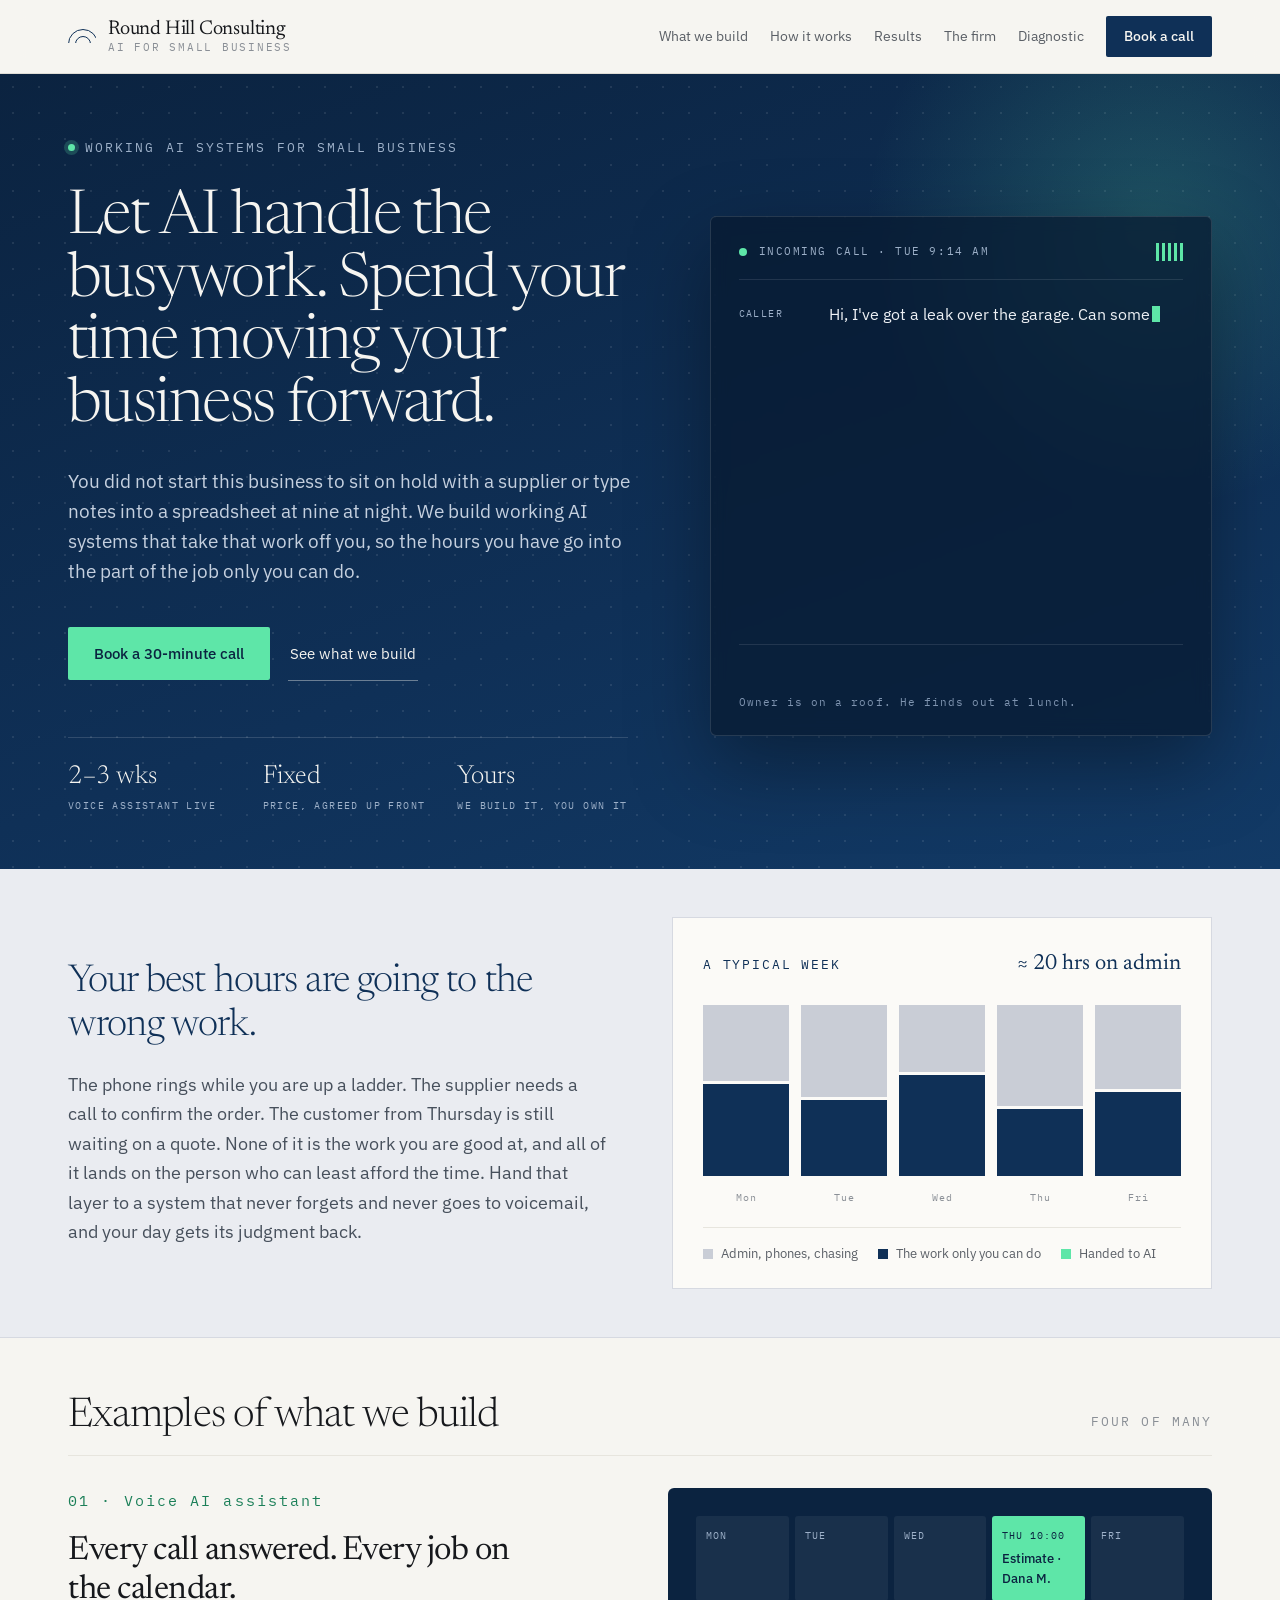
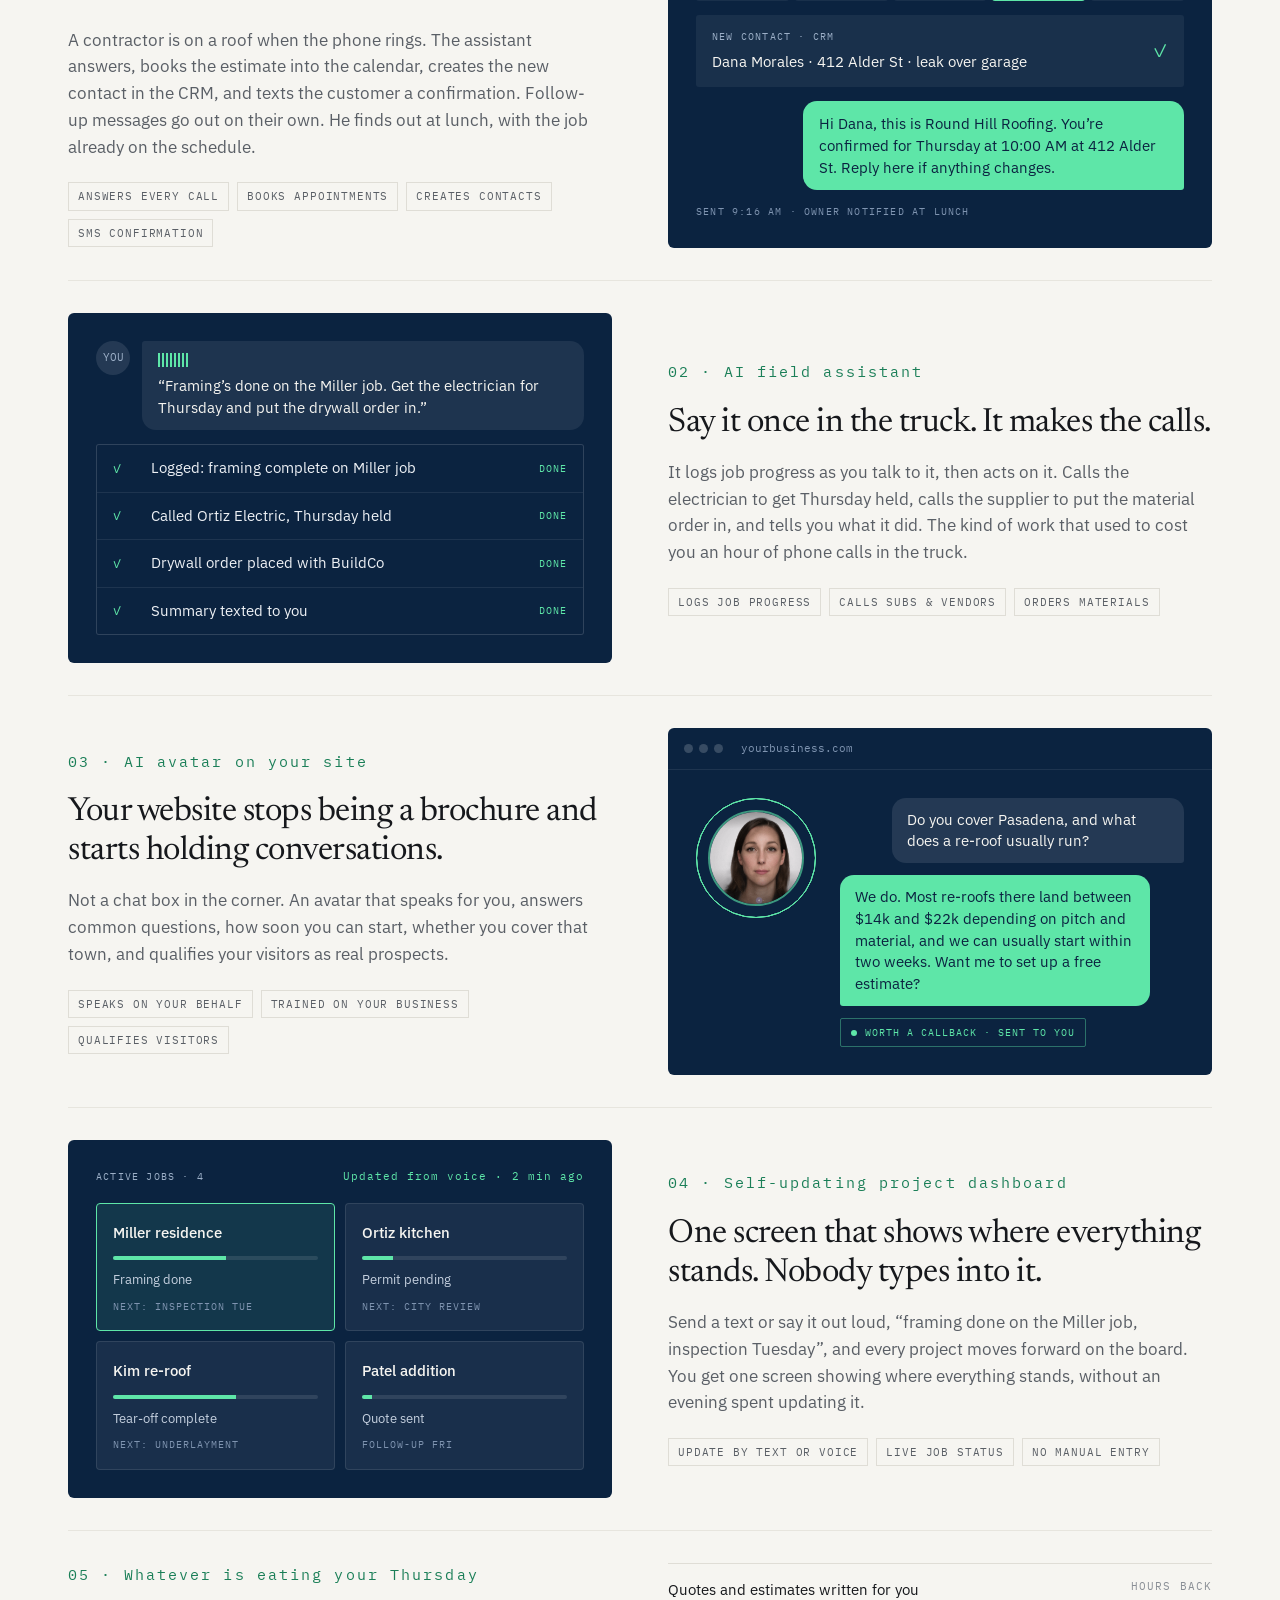
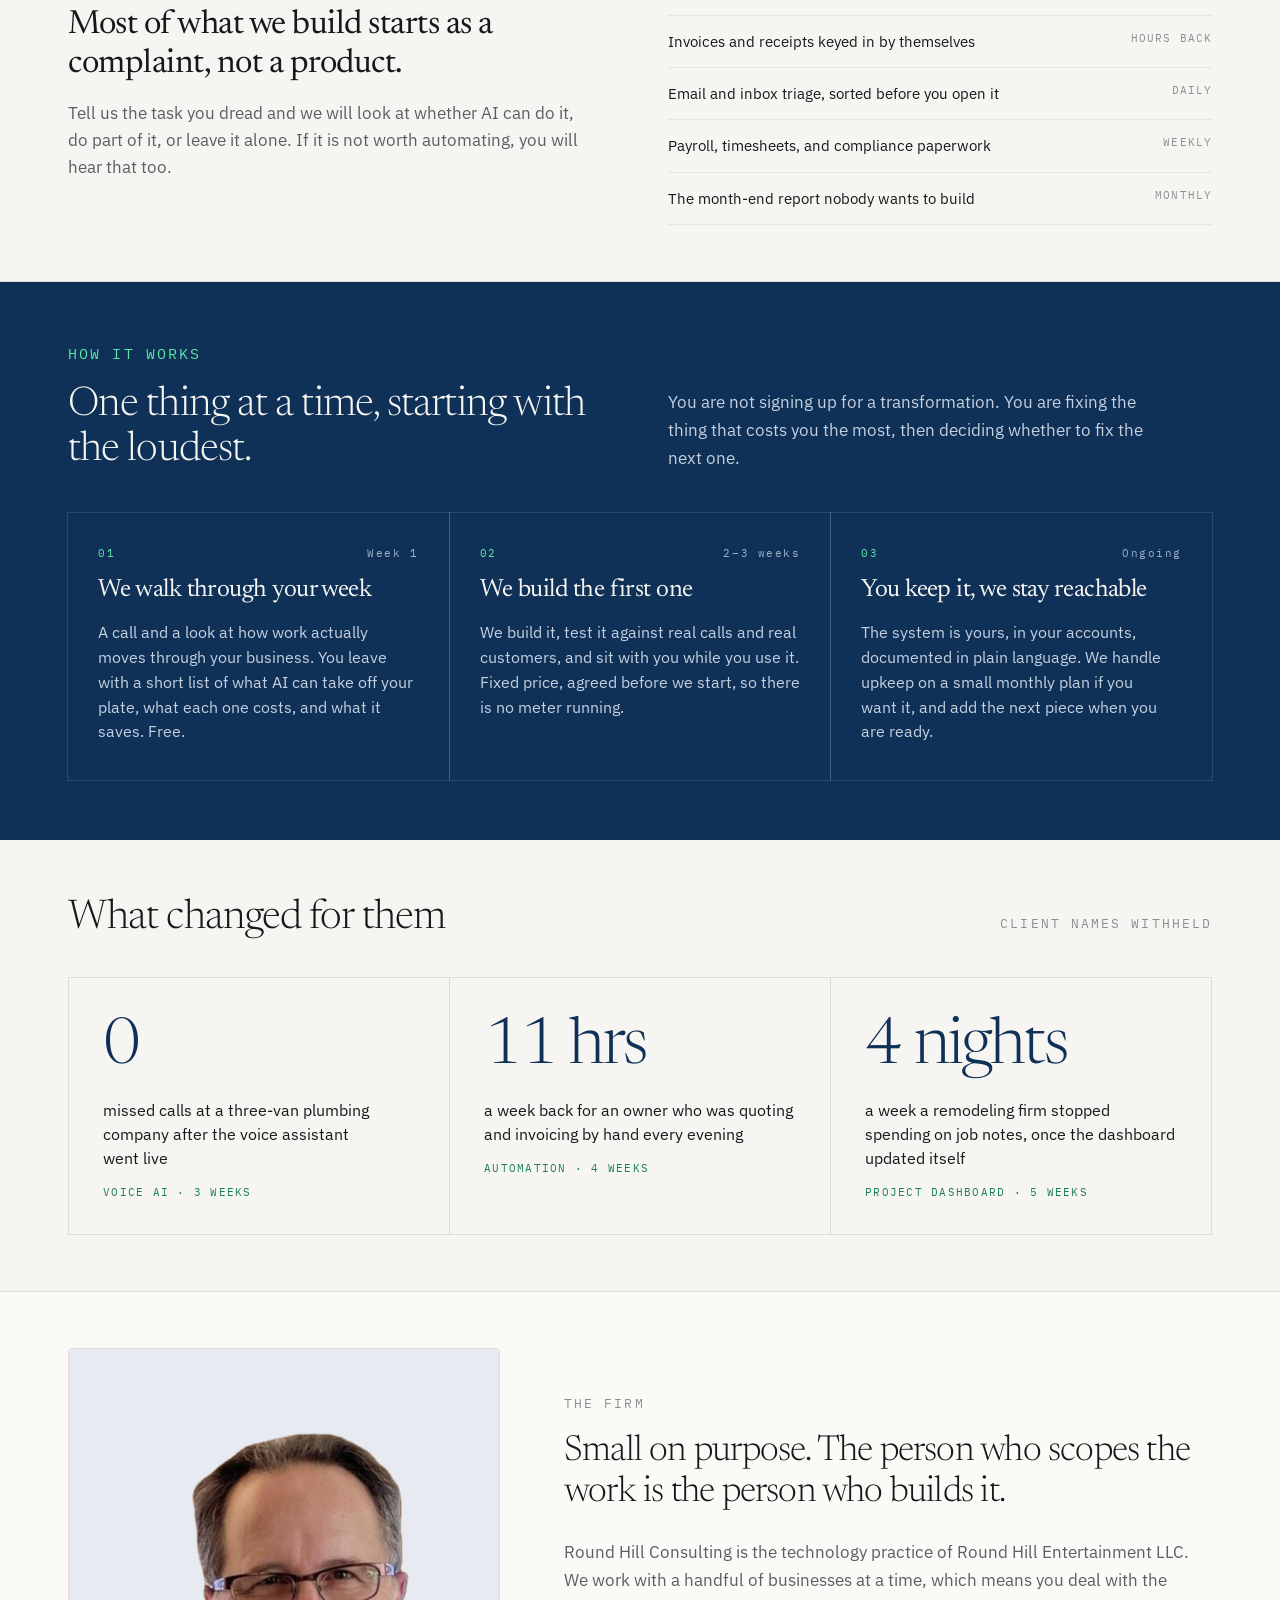
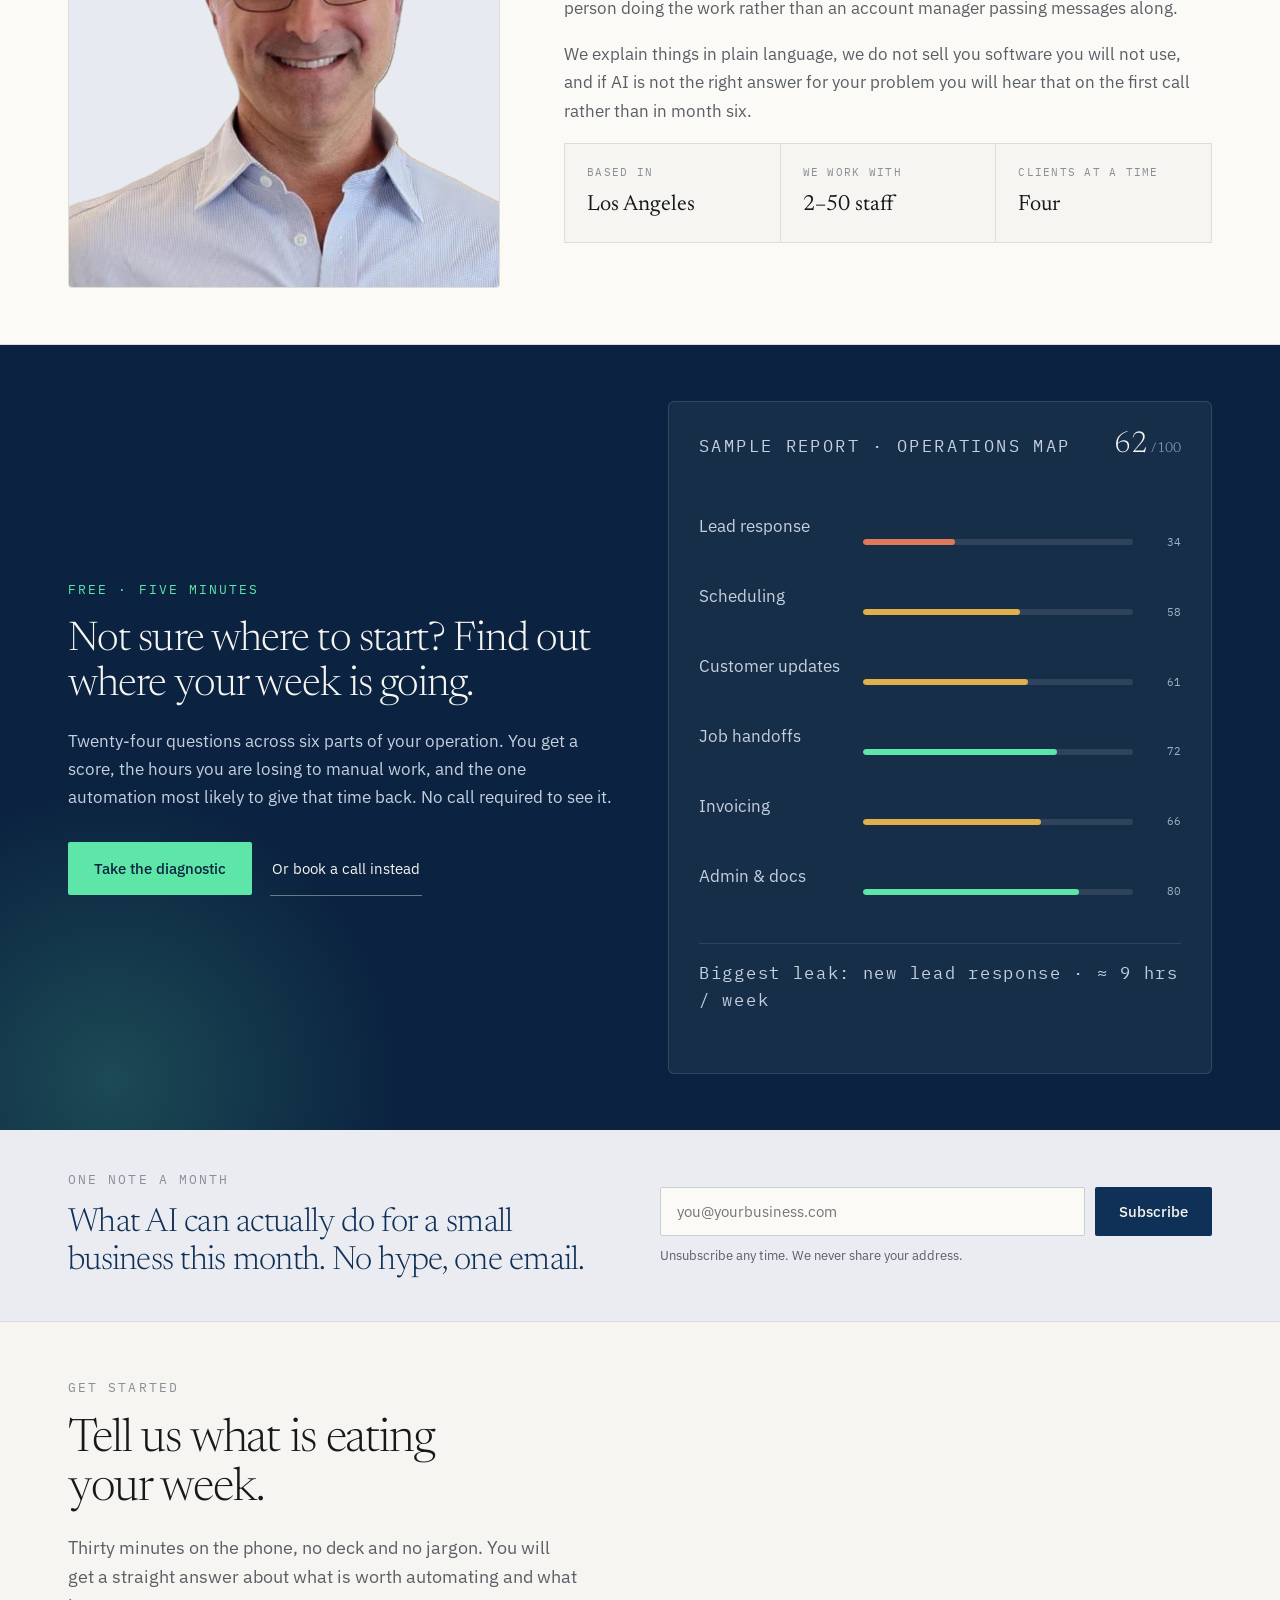
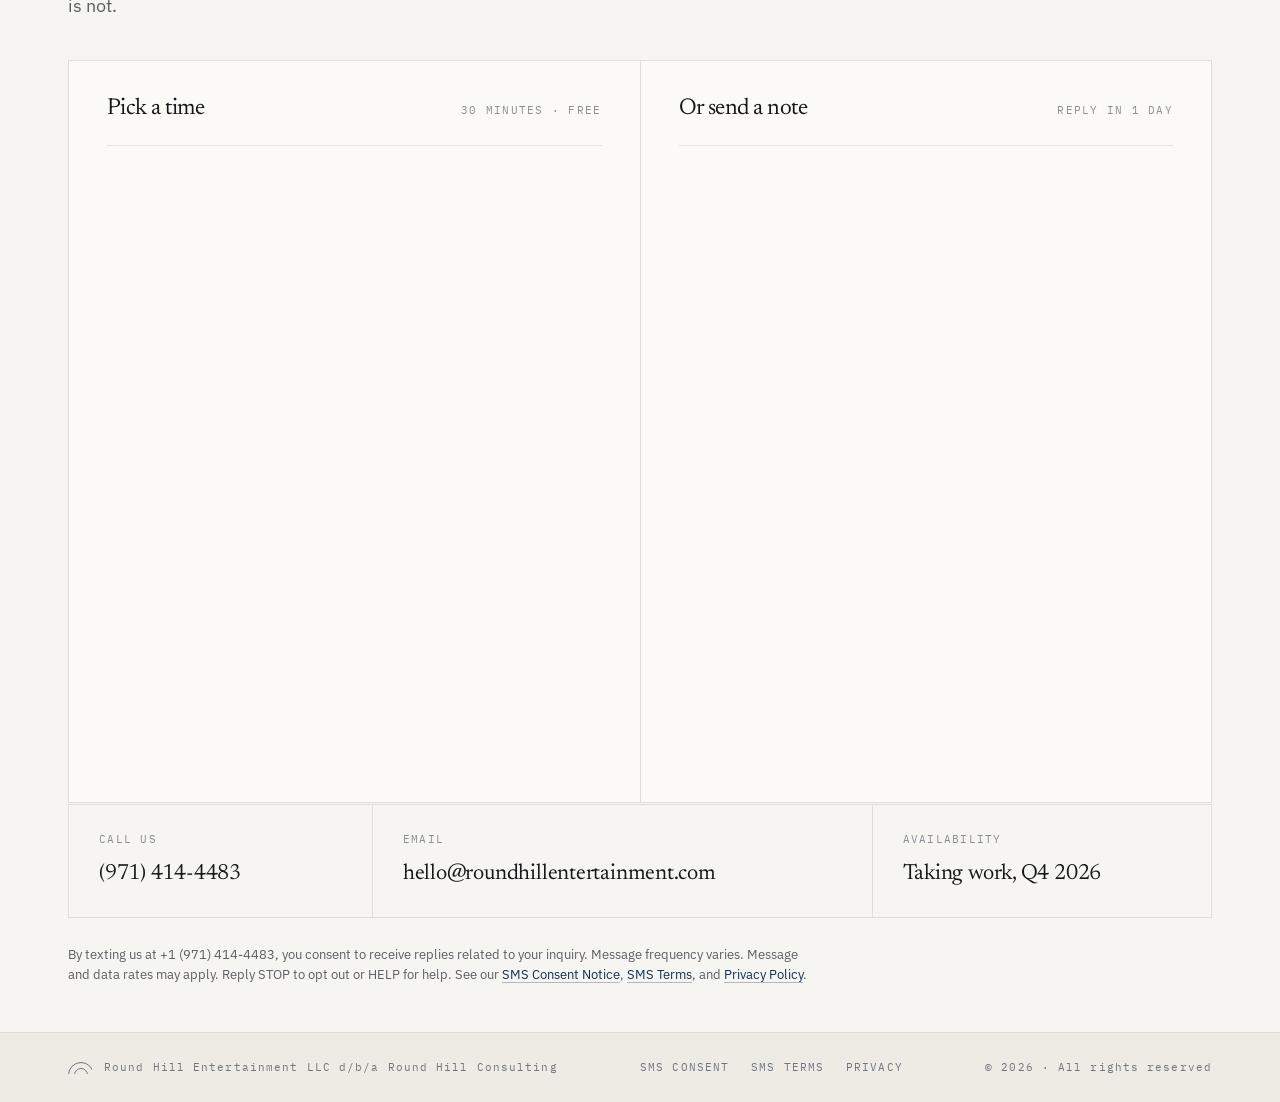
==== index.html @ 585e65a5 "Add files via upload" ====
<!doctype html>
<html lang="en">
<head>
  <meta charset="utf-8">
  <meta name="viewport" content="width=device-width, initial-scale=1">
  <meta name="description" content="Round Hill Consulting builds voice AI assistants, field assistants, site avatars and automation for small businesses, so owners get their week back.">
  <meta name="theme-color" content="#0B2340">
  <title>Round Hill Consulting | AI for small business</title>
  <link rel="canonical" href="https://roundhillentertainment.com/">
  <link rel="preconnect" href="https://fonts.googleapis.com">
  <link rel="preconnect" href="https://fonts.gstatic.com" crossorigin>
  <link href="https://fonts.googleapis.com/css2?family=Newsreader:opsz,wght@6..72,300;6..72,400&family=IBM+Plex+Sans:wght@400;500&family=IBM+Plex+Mono:wght@400;500&display=swap" rel="stylesheet">
  <link rel="stylesheet" href="assets/styles.css">
</head>
<body>
<a class="skip-link" href="#main">Skip to content</a>

<header class="site-header">
  <div class="header-inner">
    <a class="brand" href="index.html" aria-label="Round Hill Consulting home">
      <span class="mark" aria-hidden="true"></span>
      <span class="brand-text">
        <span class="brand-name">Round Hill Consulting</span>
        <span class="brand-sub">AI for small business</span>
      </span>
    </a>
    <nav class="site-nav" aria-label="Primary navigation">
      <a href="#services">What we build</a>
      <a href="#approach">How it works</a>
      <a href="#work">Results</a>
      <a href="#firm">The firm</a>
      <a href="diagnostic/">Diagnostic</a>
      <a class="nav-cta" href="#contact">Book a call</a>
    </nav>
  </div>
</header>

<main id="main">

  <section class="on-navy hero">
    <div class="dots" aria-hidden="true"></div>
    <div class="glow tr" aria-hidden="true"></div>
    <div class="hero-inner">
      <div>
        <p class="hero-flag"><span class="dot" aria-hidden="true"></span><span>Working AI systems for small business</span></p>
        <h1>Let AI handle the busywork. Spend your time moving your business forward.</h1>
        <p class="hero-lede">You did not start this business to sit on hold with a supplier or type notes into a spreadsheet at nine at night. We build working AI systems that take that work off you, so the hours you have go into the part of the job only you can do.</p>
        <div class="actions">
          <a class="btn mint" href="#contact">Book a 30-minute call</a>
          <a class="link-under" href="#services">See what we build</a>
        </div>
        <div class="hero-facts">
          <div><b>2&ndash;3 wks</b><span>Voice assistant live</span></div>
          <div><b>Fixed</b><span>Price, agreed up front</span></div>
          <div><b>Yours</b><span>We build it, you own it</span></div>
        </div>
      </div>

      <div class="tx" aria-label="Example of the voice assistant handling a call">
        <div class="tx-head">
          <div class="tx-live"><i aria-hidden="true"></i><span id="txLabel">Incoming call &middot; Tue 9:14 AM</span></div>
          <div class="wave" aria-hidden="true"><span></span><span></span><span></span><span></span><span></span></div>
        </div>
        <div class="tx-body" id="txBody" aria-live="off"></div>
        <div class="tx-actions" id="txActions"></div>
        <p class="tx-note" id="txNote">Owner is on a roof. He finds out at lunch.</p>
      </div>
    </div>
  </section>

  <section class="band">
    <div class="band-inner">
      <div class="reveal">
        <h2>Your best hours are going to the wrong work.</h2>
        <p>The phone rings while you are up a ladder. The supplier needs a call to confirm the order. The customer from Thursday is still waiting on a quote. None of it is the work you are good at, and all of it lands on the person who can least afford the time. Hand that layer to a system that never forgets and never goes to voicemail, and your day gets its judgment back.</p>
      </div>
      <div class="week reveal d1" id="week">
        <div class="week-head"><p id="weekTitle">A typical week</p><p id="weekHours">&asymp; 20 hrs on admin</p></div>
        <div class="week-cols">
          <div class="week-col"><i class="adm"></i><i class="wrk"></i><i class="ai"></i><span>Mon</span></div>
          <div class="week-col"><i class="adm"></i><i class="wrk"></i><i class="ai"></i><span>Tue</span></div>
          <div class="week-col"><i class="adm"></i><i class="wrk"></i><i class="ai"></i><span>Wed</span></div>
          <div class="week-col"><i class="adm"></i><i class="wrk"></i><i class="ai"></i><span>Thu</span></div>
          <div class="week-col"><i class="adm"></i><i class="wrk"></i><i class="ai"></i><span>Fri</span></div>
        </div>
        <div class="week-legend">
          <span><i style="background:#C9CDD6" aria-hidden="true"></i>Admin, phones, chasing</span>
          <span><i style="background:#0F3057" aria-hidden="true"></i>The work only you can do</span>
          <span><i style="background:#5EE6A8" aria-hidden="true"></i>Handed to AI</span>
        </div>
      </div>
    </div>
  </section>

  <section class="section" id="services" aria-labelledby="services-title">
    <div class="wrap">
      <div class="section-head">
        <h2 id="services-title">Examples of what we build</h2>
        <p class="eyebrow">Four of many</p>
      </div>

      <article class="svc">
        <div class="svc-text reveal">
          <p class="svc-num">01 &middot; Voice AI assistant</p>
          <h3>Every call answered. Every job on the calendar.</h3>
          <p>A contractor is on a roof when the phone rings. The assistant answers, books the estimate into the calendar, creates the new contact in the CRM, and texts the customer a confirmation. Follow-up messages go out on their own. He finds out at lunch, with the job already on the schedule.</p>
          <div class="tags"><span class="tag">Answers every call</span><span class="tag">Books appointments</span><span class="tag">Creates contacts</span><span class="tag">SMS confirmation</span></div>
        </div>
        <div class="shot reveal d1" aria-hidden="true">
          <div class="cal"><div>MON</div><div>TUE</div><div>WED</div><div class="on">THU 10:00<b>Estimate &middot; Dana M.</b></div><div>FRI</div></div>
          <div class="crm"><div><p class="lbl">New contact &middot; CRM</p><p>Dana Morales &middot; 412 Alder St &middot; leak over garage</p></div><span class="ok">&#10003;</span></div>
          <div class="sms"><div>Hi Dana, this is Round Hill Roofing. You&rsquo;re confirmed for Thursday at 10:00 AM at 412 Alder St. Reply here if anything changes.</div></div>
          <p class="dimlbl">Sent 9:16 AM &middot; owner notified at lunch</p>
        </div>
      </article>

      <article class="svc flip">
        <div class="svc-text reveal">
          <p class="svc-num">02 &middot; AI field assistant</p>
          <h3>Say it once in the truck. It makes the calls.</h3>
          <p>It logs job progress as you talk to it, then acts on it. Calls the electrician to get Thursday held, calls the supplier to put the material order in, and tells you what it did. The kind of work that used to cost you an hour of phone calls in the truck.</p>
          <div class="tags"><span class="tag">Logs job progress</span><span class="tag">Calls subs &amp; vendors</span><span class="tag">Orders materials</span></div>
        </div>
        <div class="shot reveal d1" aria-hidden="true">
          <div class="memo">
            <span class="you">YOU</span>
            <div class="bubble"><div class="wave"><span></span><span></span><span></span><span></span><span></span><span></span><span></span><span></span></div>&ldquo;Framing&rsquo;s done on the Miller job. Get the electrician for Thursday and put the drywall order in.&rdquo;</div>
          </div>
          <div class="tasks">
            <div class="task"><b>&#9675;</b><p>Logged: framing complete on Miller job</p><span>queued</span></div>
            <div class="task"><b>&#9675;</b><p>Called Ortiz Electric, Thursday held</p><span>queued</span></div>
            <div class="task"><b>&#9675;</b><p>Drywall order placed with BuildCo</p><span>queued</span></div>
            <div class="task"><b>&#9675;</b><p>Summary texted to you</p><span>queued</span></div>
          </div>
        </div>
      </article>

      <article class="svc">
        <div class="svc-text reveal">
          <p class="svc-num">03 &middot; AI avatar on your site</p>
          <h3>Your website stops being a brochure and starts holding conversations.</h3>
          <p>Not a chat box in the corner. An avatar that speaks for you, answers common questions, how soon you can start, whether you cover that town, and qualifies your visitors as real prospects.</p>
          <div class="tags"><span class="tag">Speaks on your behalf</span><span class="tag">Trained on your business</span><span class="tag">Qualifies visitors</span></div>
        </div>
        <div class="browser reveal d1">
          <div class="browser-bar" aria-hidden="true"><i></i><i></i><i></i><span>yourbusiness.com</span></div>
          <div class="avatar-row">
            <div class="avatar"><i aria-hidden="true"></i><i aria-hidden="true"></i><i aria-hidden="true"></i><img src="assets/avatar-anita.gif" alt="AI avatar speaking on behalf of the business" width="96" height="96"></div>
            <div class="convo">
              <div class="q">Do you cover Pasadena, and what does a re-roof usually run?</div>
              <div class="a">We do. Most re-roofs there land between $14k and $22k depending on pitch and material, and we can usually start within two weeks. Want me to set up a free estimate?</div>
              <span class="flag"><i aria-hidden="true"></i>Worth a callback &middot; sent to you</span>
            </div>
          </div>
        </div>
      </article>

      <article class="svc flip">
        <div class="svc-text reveal">
          <p class="svc-num">04 &middot; Self-updating project dashboard</p>
          <h3>One screen that shows where everything stands. Nobody types into it.</h3>
          <p>Send a text or say it out loud, &ldquo;framing done on the Miller job, inspection Tuesday&rdquo;, and every project moves forward on the board. You get one screen showing where everything stands, without an evening spent updating it.</p>
          <div class="tags"><span class="tag">Update by text or voice</span><span class="tag">Live job status</span><span class="tag">No manual entry</span></div>
        </div>
        <div class="shot reveal d1" aria-hidden="true">
          <div class="dash-head"><p class="lbl">Active jobs &middot; 4</p><p class="stamp" id="dashStamp">Updated from text &middot; just now</p></div>
          <div class="tiles-grid">
            <div class="jtile"><b>Miller residence</b><div class="bar"><i style="width:40%"></i></div><p class="stage">Framing in progress</p><p class="next">Next: framing</p></div>
            <div class="jtile"><b>Ortiz kitchen</b><div class="bar"><i style="width:15%"></i></div><p class="stage">Permit pending</p><p class="next">Next: city review</p></div>
            <div class="jtile"><b>Kim re-roof</b><div class="bar"><i style="width:60%"></i></div><p class="stage">Tear-off complete</p><p class="next">Next: underlayment</p></div>
            <div class="jtile"><b>Patel addition</b><div class="bar"><i style="width:5%"></i></div><p class="stage">Quote sent</p><p class="next">Follow-up Fri</p></div>
          </div>
        </div>
      </article>

      <article class="svc last">
        <div class="svc-text reveal">
          <p class="svc-num">05 &middot; Whatever is eating your Thursday</p>
          <h3>Most of what we build starts as a complaint, not a product.</h3>
          <p>Tell us the task you dread and we will look at whether AI can do it, do part of it, or leave it alone. If it is not worth automating, you will hear that too.</p>
        </div>
        <div class="list-rows reveal d1">
          <div class="list-row"><span>Quotes and estimates written for you</span><span>Hours back</span></div>
          <div class="list-row"><span>Invoices and receipts keyed in by themselves</span><span>Hours back</span></div>
          <div class="list-row"><span>Email and inbox triage, sorted before you open it</span><span>Daily</span></div>
          <div class="list-row"><span>Payroll, timesheets, and compliance paperwork</span><span>Weekly</span></div>
          <div class="list-row"><span>The month-end report nobody wants to build</span><span>Monthly</span></div>
        </div>
      </article>
    </div>
  </section>

  <section class="on-navy" id="approach" aria-labelledby="approach-title">
    <div class="approach-inner">
      <div class="approach-head">
        <div>
          <p class="eyebrow">How it works</p>
          <h2 class="h2" id="approach-title">One thing at a time, starting with the loudest.</h2>
        </div>
        <p>You are not signing up for a transformation. You are fixing the thing that costs you the most, then deciding whether to fix the next one.</p>
      </div>
      <ol class="steps">
        <li class="reveal"><div class="step-top"><b>01</b><span>Week 1</span></div><h3>We walk through your week</h3><p>A call and a look at how work actually moves through your business. You leave with a short list of what AI can take off your plate, what each one costs, and what it saves. Free.</p></li>
        <li class="reveal d1"><div class="step-top"><b>02</b><span>2&ndash;3 weeks</span></div><h3>We build the first one</h3><p>We build it, test it against real calls and real customers, and sit with you while you use it. Fixed price, agreed before we start, so there is no meter running.</p></li>
        <li class="reveal d2"><div class="step-top"><b>03</b><span>Ongoing</span></div><h3>You keep it, we stay reachable</h3><p>The system is yours, in your accounts, documented in plain language. We handle upkeep on a small monthly plan if you want it, and add the next piece when you are ready.</p></li>
      </ol>
    </div>
  </section>

  <section class="section" id="work" aria-labelledby="work-title">
    <div class="wrap">
      <div class="section-head" style="padding-bottom:36px">
        <h2 id="work-title">What changed for them</h2>
        <p class="eyebrow">Client names withheld</p>
      </div>
    </div>
    <div class="wrap pad-b">
      <div class="grid-3" id="metrics">
        <div class="metric"><p class="metric-fig"><span data-count="0">0</span></p><p>missed calls at a three-van plumbing company after the voice assistant went live</p><p class="mono">Voice AI &middot; 3 weeks</p></div>
        <div class="metric"><p class="metric-fig"><span data-count="11">0</span> hrs</p><p>a week back for an owner who was quoting and invoicing by hand every evening</p><p class="mono">Automation &middot; 4 weeks</p></div>
        <div class="metric"><p class="metric-fig"><span data-count="4">0</span> nights</p><p>a week a remodeling firm stopped spending on job notes, once the dashboard updated itself</p><p class="mono">Project dashboard &middot; 5 weeks</p></div>
      </div>
    </div>
  </section>

  <section class="section alt" id="firm" aria-labelledby="firm-title">
    <div class="wrap">
      <div class="firm">
        <div class="portrait reveal"><img src="assets/founder-portrait.png" alt="Founder, Round Hill Consulting" width="789" height="821"></div>
        <div class="reveal d1">
          <p class="eyebrow">The firm</p>
          <h2 id="firm-title">Small on purpose. The person who scopes the work is the person who builds it.</h2>
          <p>Round Hill Consulting is the technology practice of Round Hill Entertainment LLC. We work with a handful of businesses at a time, which means you deal with the person doing the work rather than an account manager passing messages along.</p>
          <p>We explain things in plain language, we do not sell you software you will not use, and if AI is not the right answer for your problem you will hear that on the first call rather than in month six.</p>
          <div class="stats">
            <div class="stat"><p class="mono">Based in</p><p class="stat-val">Los Angeles</p></div>
            <div class="stat"><p class="mono">We work with</p><p class="stat-val">2&ndash;50 staff</p></div>
            <div class="stat"><p class="mono">Clients at a time</p><p class="stat-val">Four</p></div>
          </div>
        </div>
      </div>
    </div>
  </section>

  <section class="on-navy deep" id="diagnostic" aria-labelledby="dx-promo-t">
    <div class="glow bl" aria-hidden="true"></div>
    <div class="promo-inner">
      <div class="reveal">
        <p class="eyebrow">Free &middot; five minutes</p>
        <h2 class="h2" id="dx-promo-t">Not sure where to start? Find out where your week is going.</h2>
        <p>Twenty-four questions across six parts of your operation. You get a score, the hours you are losing to manual work, and the one automation most likely to give that time back. No call required to see it.</p>
        <div class="actions">
          <a class="btn mint" href="diagnostic/">Take the diagnostic</a>
          <a class="link-under" href="#contact">Or book a call instead</a>
        </div>
      </div>
      <div class="report reveal d1" aria-hidden="true">
        <div class="report-head"><p class="lbl">Sample report &middot; operations map</p><b>62<small> /100</small></b></div>
        <div class="area"><p>Lead response</p><div class="trk"><i class="lo" style="--w:34%"></i></div><span>34</span></div>
        <div class="area"><p>Scheduling</p><div class="trk"><i class="mid" style="--w:58%"></i></div><span>58</span></div>
        <div class="area"><p>Customer updates</p><div class="trk"><i class="mid" style="--w:61%"></i></div><span>61</span></div>
        <div class="area"><p>Job handoffs</p><div class="trk"><i class="hi" style="--w:72%"></i></div><span>72</span></div>
        <div class="area"><p>Invoicing</p><div class="trk"><i class="mid" style="--w:66%"></i></div><span>66</span></div>
        <div class="area"><p>Admin &amp; docs</p><div class="trk"><i class="hi" style="--w:80%"></i></div><span>80</span></div>
        <p class="report-foot">Biggest leak: new lead response &middot; &asymp; 9 hrs / week</p>
      </div>
    </div>
  </section>

  <section class="news" aria-labelledby="news-title">
    <div class="news-inner">
      <div>
        <p class="eyebrow">One note a month</p>
        <h2 id="news-title">What AI can actually do for a small business this month. No hype, one email.</h2>
      </div>
      <!-- Set action="" to your GHL form / webhook endpoint; without it the button just confirms locally. -->
      <form id="newsForm" method="post">
        <input type="email" name="email" required placeholder="you@yourbusiness.com" aria-label="Email address" autocomplete="email">
        <button type="submit">Subscribe</button>
        <small>Unsubscribe any time. We never share your address.</small>
      </form>
    </div>
  </section>

  <section id="contact" aria-labelledby="contact-title">
    <div class="wrap">
      <div class="contact-head">
        <p class="eyebrow">Get started</p>
        <h2 id="contact-title">Tell us what is eating your week.</h2>
        <p>Thirty minutes on the phone, no deck and no jargon. You will get a straight answer about what is worth automating and what is not.</p>
      </div>
    </div>
    <div class="wrap">
      <div class="panels">
        <div class="panel">
          <div class="panel-head">
            <h3>Pick a time</h3>
            <p class="mono">30 minutes &middot; free</p>
          </div>
          <div class="booking-slot">
            <iframe
            src="https://api.leadconnectorhq.com/widget/booking/9N9iA9ofsY9cruMr47jI"
            title="Book a 30-minute call with Round Hill Consulting"
            allow="payment"
            style="width:100%;height:592px;border:none;display:block;background:#FBFAF7"></iframe>
          </div>
        </div>
        <div class="panel">
          <div class="panel-head">
            <h3>Or send a note</h3>
            <p class="mono">Reply in 1 day</p>
          </div>
          <div class="widget-slot">
            <script src="https://widgets.leadconnectorhq.com/loader.js" data-resources-url="https://widgets.leadconnectorhq.com/chat-widget/loader.js" data-widget-id="6a91ad439f17bc64b3dfc863"></script>
          </div>
        </div>
      </div>
      <div class="tiles">
        <a class="tile" href="tel:+19714144483">
          <p class="mono">Call us</p>
          <p class="tile-val nowrap">(971) 414-4483</p>
        </a>
        <a class="tile" href="mailto:hello@roundhillentertainment.com">
          <p class="mono">Email</p>
          <p class="tile-val">hello@roundhillentertainment.com</p>
        </a>
        <div class="tile">
          <p class="mono">Availability</p>
          <p class="tile-val">Taking work, Q4 2026</p>
        </div>
      </div>
      <p class="sms-disclosure">By texting us at +1 (971) 414-4483, you consent to receive replies related to your inquiry. Message frequency varies. Message and data rates may apply. Reply STOP to opt out or HELP for help. See our <a href="sms-consent/index.html">SMS Consent Notice</a>, <a href="sms-terms/index.html">SMS Terms</a>, and <a href="privacy/index.html">Privacy Policy</a>.</p>
    </div>
  </section>

</main>

<footer class="site-footer">
  <div class="footer-inner">
    <a class="footer-brand" href="index.html">
      <span class="mark" aria-hidden="true"></span>
      <span class="footer-legal">Round Hill Entertainment LLC d/b/a Round Hill Consulting</span>
    </a>
    <nav class="footer-nav" aria-label="Legal navigation">
      <a href="sms-consent/index.html">SMS Consent</a>
      <a href="sms-terms/index.html">SMS Terms</a>
      <a href="privacy/index.html">Privacy</a>
    </nav>
    <span class="footer-legal">&copy; 2026 &middot; All rights reserved</span>
  </div>
</footer>
<script src="assets/home.js"></script>
</body>
</html>
---- assets/styles.css ----
/* Round Hill Consulting — 2026 redesign v2 */
:root{
  --paper:#F6F5F1; --panel:#FBFAF7; --tint:#EAECF1; --deep:#EDEBE4;
  --ink:#16181C; --dim:#5A5F66; --mute:#8A8F96; --rule:#DFDDD6; --hair:#E7E5DE;
  --navy:#0F3057; --navy-deep:#0B2340; --mint:#5EE6A8; --mint-ink:#1B7F58;
  --on-navy:#C5D0DF; --on-navy-mute:#9DB0C8; --on-navy-dim:#7F94B0; --navy-line:rgba(255,255,255,.12);
  --max:1240px;
  --serif:'Newsreader',Georgia,'Times New Roman',serif;
  --sans:'IBM Plex Sans',Helvetica,Arial,sans-serif;
  --mono:'IBM Plex Mono',ui-monospace,Menlo,monospace;
}
*{box-sizing:border-box}
html{scroll-behavior:smooth;scroll-padding-top:84px}
body{margin:0;background:var(--paper);color:var(--ink);font-family:var(--sans);font-size:16px;line-height:1.55;-webkit-font-smoothing:antialiased}
img{max-width:100%;display:block}
a{color:var(--navy);text-decoration:none}
a:hover{color:var(--ink)}
h1,h2,h3{font-family:var(--serif);font-weight:300;letter-spacing:-.022em;margin:0;text-wrap:pretty}
h3{font-weight:400}
p{margin:0;text-wrap:pretty}
.wrap{max-width:var(--max);margin:0 auto;padding:0 48px}
.skip-link{position:fixed;top:-60px;left:16px;z-index:100;background:var(--navy);color:var(--paper);padding:10px 14px;transition:top 160ms ease}
.skip-link:focus{top:16px}
.eyebrow{font-family:var(--mono);font-size:13px;letter-spacing:.16em;text-transform:uppercase;color:var(--mute)}
.eyebrow.mint{color:var(--mint)}
.mono{font-family:var(--mono);font-size:10.5px;letter-spacing:.12em;text-transform:uppercase;color:var(--mute)}
.on-navy .eyebrow{color:var(--mint)}

@keyframes wave{0%,100%{transform:scaleY(.25)}50%{transform:scaleY(1)}}
@keyframes ring{0%{transform:scale(.7);opacity:.7}100%{transform:scale(1.9);opacity:0}}
@keyframes blink{0%,49%{opacity:1}50%,100%{opacity:0}}
@keyframes pulse{0%,100%{opacity:1}50%{opacity:.35}}
@keyframes drift{0%{transform:translate3d(0,0,0)}100%{transform:translate3d(-60px,40px,0)}}

/* scroll reveal */
.reveal{opacity:0;transform:translateY(22px);transition:opacity .8s ease,transform .8s ease}
.reveal.d1{transition-delay:.15s}.reveal.d2{transition-delay:.27s}
.reveal.is-in{opacity:1;transform:none}
@media(prefers-reduced-motion:reduce){
  .reveal{opacity:1;transform:none;transition:none}
  *,*::before,*::after{animation-duration:.01ms!important;animation-iteration-count:1!important}
}

/* header */
.site-header{position:sticky;top:0;z-index:50;background:rgba(246,245,241,.88);backdrop-filter:blur(12px);-webkit-backdrop-filter:blur(12px);border-bottom:1px solid var(--rule)}
.header-inner{display:flex;align-items:center;justify-content:space-between;gap:32px;padding:16px 48px;max-width:var(--max);margin:0 auto}
.brand{display:flex;align-items:center;gap:12px;flex:none;color:var(--ink)}
.brand:hover{color:var(--ink)}
.mark{width:28px;height:14px;position:relative;overflow:hidden;flex:none}
.mark::before,.mark::after{content:"";position:absolute;border-radius:50%;border:1.25px solid var(--navy)}
.mark::before{left:0;top:0;width:28px;height:28px}
.mark::after{left:7px;top:7px;width:14px;height:14px}
.brand-text{display:flex;flex-direction:column;gap:3px}
.brand-name{font-family:var(--serif);font-size:20px;line-height:1;letter-spacing:-.01em;white-space:nowrap}
.brand-sub{font-family:var(--mono);font-size:11px;letter-spacing:.16em;text-transform:uppercase;color:var(--mute);line-height:1;white-space:nowrap}
.site-nav{display:flex;align-items:center;flex-wrap:wrap;justify-content:flex-end;gap:10px 22px;font-size:14px;white-space:nowrap}
.site-nav a{color:var(--dim)}
.site-nav a:hover{color:var(--ink)}
.nav-cta{background:var(--navy);color:var(--paper)!important;padding:10px 18px;border-radius:2px;font-size:13.5px;font-weight:500}
.nav-cta:hover{background:var(--ink)}

/* buttons */
.actions{display:flex;align-items:center;gap:18px;flex-wrap:wrap}
.btn{display:inline-flex;align-items:center;background:var(--navy);color:var(--paper)!important;padding:15px 26px;border-radius:2px;font-size:15px;font-weight:500;font-family:var(--sans);border:none;cursor:pointer}
.btn:hover{background:var(--ink)}
.btn.mint{background:var(--mint);color:var(--navy-deep)!important}
.btn.mint:hover{background:var(--paper)}
.link-under{color:var(--ink);padding:15px 2px;font-size:15px;border-bottom:1px solid #C9C6BC}
.link-under:hover{color:var(--navy);border-bottom-color:var(--navy)}
.on-navy .link-under{color:var(--paper);border-bottom-color:rgba(246,245,241,.4)}
.on-navy .link-under:hover{color:var(--paper);border-bottom-color:var(--mint)}

/* dark sections */
.on-navy{background:var(--navy);color:var(--paper);position:relative;overflow:hidden}
.on-navy.deep{background:var(--navy-deep)}
.on-navy a{color:var(--paper)}
.glow{position:absolute;width:620px;height:620px;border-radius:50%;background:radial-gradient(circle,rgba(94,230,168,.2),transparent 65%);pointer-events:none}
.glow.tr{right:-180px;top:-160px}
.glow.bl{left:-200px;bottom:-260px}
.dots{position:absolute;inset:0;background-image:radial-gradient(rgba(255,255,255,.09) 1px,transparent 1px);background-size:26px 26px;animation:drift 18s linear infinite alternate;pointer-events:none}

/* hero */
.hero{background:linear-gradient(160deg,#0B2340 0%,#0F3057 60%,#123A66 100%)}
.hero-inner{position:relative;display:grid;grid-template-columns:minmax(0,1.15fr) minmax(0,1fr);gap:64px;align-items:center;padding:64px 48px 56px;max-width:var(--max);margin:0 auto}
.hero-flag{display:flex;align-items:center;gap:10px;margin-bottom:30px}
.hero-flag .dot{width:7px;height:7px;border-radius:50%;background:var(--mint);box-shadow:0 0 0 4px rgba(94,230,168,.2);animation:pulse 2.4s ease-in-out infinite;flex:none}
.hero-flag span:last-child{font-family:var(--mono);font-size:13px;letter-spacing:.16em;text-transform:uppercase;color:var(--on-navy-mute)}
.hero h1{font-size:clamp(40px,4.8vw,70px);line-height:1.02;letter-spacing:-.025em;margin-bottom:28px;max-width:15em}
.hero-lede{font-size:18.5px;line-height:1.62;color:var(--on-navy);margin-bottom:40px;max-width:32em}
.hero-facts{display:grid;grid-template-columns:repeat(3,minmax(0,1fr));gap:24px;margin-top:56px;padding-top:26px;border-top:1px solid rgba(255,255,255,.14);max-width:560px}
.hero-facts b{display:block;font-family:var(--serif);font-weight:300;font-size:26px;line-height:1}
.hero-facts span{display:block;font-family:var(--mono);font-size:10px;letter-spacing:.14em;text-transform:uppercase;color:var(--on-navy-mute);margin-top:8px}

/* live transcript */
.tx{background:rgba(8,26,48,.72);border:1px solid var(--navy-line);border-radius:6px;box-shadow:0 30px 80px rgba(0,0,0,.35);padding:26px 28px 24px;min-height:520px;display:flex;flex-direction:column;backdrop-filter:blur(8px)}
.tx-head{display:flex;align-items:center;justify-content:space-between;gap:16px;padding-bottom:18px;border-bottom:1px solid rgba(255,255,255,.1)}
.tx-live{display:flex;align-items:center;gap:12px}
.tx-live i{width:8px;height:8px;border-radius:50%;background:var(--mint);animation:pulse 1.6s ease-in-out infinite}
.tx-live span{font-family:var(--mono);font-size:11px;letter-spacing:.14em;text-transform:uppercase;color:var(--on-navy-mute)}
.wave{display:flex;align-items:center;gap:3px;height:18px}
.wave span{width:3px;height:100%;background:var(--mint);transform-origin:center;animation:wave 1.1s ease-in-out infinite}
.wave span:nth-child(2){animation-delay:.15s}.wave span:nth-child(3){animation-delay:.3s}.wave span:nth-child(4){animation-delay:.45s}.wave span:nth-child(5){animation-delay:.6s}.wave span:nth-child(6){animation-delay:.75s}.wave span:nth-child(7){animation-delay:.9s}.wave span:nth-child(8){animation-delay:1.05s}
.tx-body{display:flex;flex-direction:column;gap:16px;padding:22px 0 8px;flex:1}
.tx-line{display:grid;grid-template-columns:76px minmax(0,1fr);gap:14px;align-items:start}
.tx-line b{font-family:var(--mono);font-weight:400;font-size:10px;letter-spacing:.14em;text-transform:uppercase;padding-top:4px;color:var(--on-navy-mute)}
.tx-line.ai b{color:var(--mint)}
.tx-line p{font-size:15.5px;line-height:1.55;color:#EEF1F5}
.caret{display:inline-block;width:8px;height:16px;background:var(--mint);vertical-align:-2px;margin-left:2px;animation:blink 1s steps(1) infinite}
.tx-actions{display:flex;flex-wrap:wrap;gap:8px;min-height:34px;padding-top:14px;border-top:1px solid rgba(255,255,255,.1)}
.chip-done{display:inline-flex;align-items:center;gap:8px;font-family:var(--mono);font-size:10.5px;letter-spacing:.08em;text-transform:uppercase;color:var(--navy-deep);background:var(--mint);padding:7px 10px;border-radius:2px}
.tx-note{font-family:var(--mono);font-size:10.5px;letter-spacing:.1em;color:var(--on-navy-dim);margin-top:16px}

/* week band */
.band{background:var(--tint);border-bottom:1px solid #D6D9E1}
.band-inner{display:grid;grid-template-columns:repeat(2,minmax(0,1fr));gap:64px;align-items:center;padding:48px 48px;max-width:var(--max);margin:0 auto}
.band h2{font-size:clamp(30px,3vw,42px);line-height:1.15;color:var(--navy);margin-bottom:22px}
.band p{font-size:17.5px;line-height:1.68;color:#47505C;max-width:36em}
.week{background:var(--panel);border:1px solid #D6D9E1;padding:28px 30px 24px}
.week-head{display:flex;align-items:baseline;justify-content:space-between;gap:16px;margin-bottom:22px}
.week-head p:first-child{font-family:var(--mono);font-size:13px;letter-spacing:.14em;text-transform:uppercase;color:var(--navy)}
.week-head p:last-child{font-family:var(--serif);font-size:22px;color:var(--navy)}
.week-cols{display:grid;grid-template-columns:repeat(5,minmax(0,1fr));gap:12px;height:200px;align-items:end}
.week-col{display:flex;flex-direction:column;justify-content:flex-end;height:100%;gap:3px}
.week-col i{display:block;transition:height .9s cubic-bezier(.2,.7,.2,1)}
.week-col .adm{background:#C9CDD6}.week-col .wrk{background:var(--navy)}.week-col .ai{background:var(--mint)}
.week-col span{font-family:var(--mono);font-size:10px;letter-spacing:.1em;color:var(--mute);text-align:center;margin-top:8px}
.week-legend{display:flex;gap:20px;flex-wrap:wrap;margin-top:22px;padding-top:16px;border-top:1px solid var(--hair)}
.week-legend span{display:flex;align-items:center;gap:8px;font-size:12.5px;color:var(--dim)}
.week-legend i{width:10px;height:10px;display:block}

/* section furniture */
.section{border-bottom:1px solid var(--rule)}
.section.alt{background:var(--panel)}
.section-head{display:flex;align-items:baseline;justify-content:space-between;gap:40px;flex-wrap:wrap;padding:56px 0 16px}
.section-head h2,.h2{font-size:clamp(30px,3.2vw,44px);line-height:1.1}

/* services — alternating rows */
.svc{display:grid;grid-template-columns:repeat(2,minmax(0,1fr));gap:56px;align-items:center;padding:32px 0;border-top:1px solid var(--hair)}
.svc.flip .svc-text{order:2}
.svc.last{padding-bottom:56px;align-items:start}
.svc-num{font-family:var(--mono);font-size:15px;letter-spacing:.14em;color:var(--mint-ink);margin-bottom:20px}
.svc h3{font-size:clamp(26px,2.6vw,34px);line-height:1.18;letter-spacing:-.015em;margin-bottom:16px}
.svc-text>p:not([class]){font-size:16.5px;line-height:1.62;color:var(--dim);max-width:32em}
.tags{display:flex;flex-wrap:wrap;gap:8px;margin-top:22px}
.tag{font-family:var(--mono);font-size:10.5px;letter-spacing:.08em;text-transform:uppercase;color:var(--dim);border:1px solid var(--rule);padding:5px 9px}
.shot{background:var(--navy-deep);border-radius:6px;padding:28px;color:var(--paper);display:grid;gap:14px}
.shot .lbl{font-family:var(--mono);font-size:10px;letter-spacing:.12em;text-transform:uppercase;color:var(--on-navy-mute)}
.shot .dimlbl{font-family:var(--mono);font-size:10px;letter-spacing:.12em;text-transform:uppercase;color:var(--on-navy-dim)}
.cal{display:grid;grid-template-columns:repeat(5,minmax(0,1fr));gap:6px}
.cal div{background:rgba(255,255,255,.06);padding:12px 10px;border-radius:3px;font-family:var(--mono);font-size:10px;letter-spacing:.1em;color:var(--on-navy-mute)}
.cal .on{background:var(--mint);color:var(--navy-deep)}
.cal .on b{display:block;font-family:var(--sans);font-size:13px;font-weight:500;letter-spacing:0;margin-top:6px}
.crm{display:flex;align-items:center;justify-content:space-between;gap:14px;background:rgba(255,255,255,.06);padding:14px 16px;border-radius:3px}
.crm p:last-of-type{font-size:15px;margin-top:5px}
.crm .ok{color:var(--mint);font-size:18px}
.sms{display:flex;justify-content:flex-end}
.sms div{max-width:78%;background:var(--mint);color:var(--navy-deep);padding:12px 16px;border-radius:14px 14px 3px 14px;font-size:14.5px;line-height:1.5}
.memo{display:flex;gap:12px;align-items:flex-start}
.memo .you{flex:none;width:34px;height:34px;border-radius:50%;background:rgba(255,255,255,.1);display:flex;align-items:center;justify-content:center;font-family:var(--mono);font-size:11px;color:var(--on-navy-mute)}
.memo .bubble{background:rgba(255,255,255,.08);padding:12px 16px;border-radius:3px 14px 14px 14px;font-size:14.5px;line-height:1.5;flex:1}
.memo .wave{height:14px;gap:2px;margin-bottom:8px}.memo .wave span{width:2px;animation-duration:1.3s}
.tasks{display:grid;gap:1px;background:rgba(255,255,255,.08);border:1px solid rgba(255,255,255,.08);border-radius:3px;overflow:hidden}
.task{display:grid;grid-template-columns:26px minmax(0,1fr) auto;gap:12px;align-items:center;background:var(--navy-deep);padding:12px 16px;opacity:.55;transition:opacity .4s ease}
.task b{font-family:var(--mono);font-weight:400;font-size:13px;color:var(--on-navy-dim)}
.task p{font-size:14.5px;color:#EEF1F5}
.task span{font-family:var(--mono);font-size:10px;letter-spacing:.1em;text-transform:uppercase;color:var(--on-navy-dim)}
.task.is-now{opacity:1}.task.is-now b,.task.is-now span{color:var(--paper)}
.task.is-done{opacity:1}.task.is-done b,.task.is-done span{color:var(--mint)}
.browser{background:var(--navy-deep);border-radius:6px;overflow:hidden;color:var(--paper)}
.browser-bar{display:flex;align-items:center;gap:6px;padding:12px 16px;border-bottom:1px solid rgba(255,255,255,.08)}
.browser-bar i{width:9px;height:9px;border-radius:50%;background:rgba(255,255,255,.18)}
.browser-bar span{margin-left:12px;font-family:var(--mono);font-size:10.5px;color:var(--on-navy-dim)}
.avatar-row{display:grid;grid-template-columns:120px minmax(0,1fr);gap:24px;padding:28px;align-items:start}
.avatar{position:relative;width:120px;height:120px;display:flex;align-items:center;justify-content:center}
.avatar i{position:absolute;inset:0;border-radius:50%;border:1px solid var(--mint);animation:ring 2.4s ease-out infinite}
.avatar i:nth-child(2){animation-delay:.8s}.avatar i:nth-child(3){animation-delay:1.6s}
.avatar img{position:relative;width:96px;height:96px;border-radius:50%;object-fit:cover;object-position:50% 30%;border:2px solid rgba(94,230,168,.6)}
.convo{display:grid;gap:12px}
.convo .q{justify-self:end;max-width:85%;background:rgba(255,255,255,.1);padding:11px 15px;border-radius:14px 14px 3px 14px;font-size:14.5px;line-height:1.5}
.convo .a{max-width:90%;background:var(--mint);color:var(--navy-deep);padding:11px 15px;border-radius:14px 14px 14px 3px;font-size:14.5px;line-height:1.5}
.convo .flag{justify-self:start;display:inline-flex;align-items:center;gap:8px;font-family:var(--mono);font-size:10px;letter-spacing:.1em;text-transform:uppercase;color:var(--mint);border:1px solid rgba(94,230,168,.4);padding:6px 10px;border-radius:2px}
.convo .flag i{width:6px;height:6px;border-radius:50%;background:var(--mint)}
.dash-head{display:flex;align-items:center;justify-content:space-between;gap:16px;margin-bottom:4px}
.dash-head .stamp{font-family:var(--mono);font-size:10.5px;letter-spacing:.1em;color:var(--mint)}
.tiles-grid{display:grid;grid-template-columns:repeat(2,minmax(0,1fr));gap:10px}
.jtile{background:rgba(255,255,255,.06);border:1px solid rgba(255,255,255,.1);border-radius:4px;padding:16px;transition:border-color .5s ease,background .5s ease}
.jtile.hot{border-color:var(--mint);background:rgba(94,230,168,.1)}
.jtile b{font-size:15px;font-weight:500}
.jtile .bar{height:4px;background:rgba(255,255,255,.1);margin:12px 0 10px;border-radius:2px;overflow:hidden}
.jtile .bar i{display:block;height:100%;background:var(--mint);transition:width .8s cubic-bezier(.2,.7,.2,1)}
.jtile .stage{font-size:13px;color:var(--on-navy)}
.jtile .next{font-family:var(--mono);font-size:10px;letter-spacing:.1em;text-transform:uppercase;color:var(--on-navy-dim);margin-top:8px}
.list-rows{border-top:1px solid var(--rule)}
.list-row{display:flex;justify-content:space-between;gap:24px;padding:14px 0;border-bottom:1px solid var(--hair);font-size:15px}
.list-row span:last-child{font-family:var(--mono);font-size:11px;letter-spacing:.1em;text-transform:uppercase;color:var(--mute);white-space:nowrap}

/* approach */
.approach-inner{max-width:var(--max);margin:0 auto;padding:60px 48px}
.approach-head{display:grid;grid-template-columns:repeat(2,minmax(0,1fr));gap:56px;align-items:end;margin-bottom:40px}
.approach-head .eyebrow{font-size:15px;letter-spacing:.14em;margin-bottom:18px}
.approach-head p:not(.eyebrow){font-size:17px;line-height:1.64;color:var(--on-navy);max-width:30em}
.steps{list-style:none;margin:0;padding:0;display:grid;grid-template-columns:repeat(3,minmax(0,1fr));gap:1px}
.steps li{background:var(--navy);box-shadow:0 0 0 1px var(--navy-line);padding:32px 30px 36px;display:flex;flex-direction:column;gap:14px}
.step-top{display:flex;justify-content:space-between;align-items:baseline;gap:12px;font-family:var(--mono);font-size:11px;letter-spacing:.14em}
.step-top b{font-weight:400;color:var(--mint)}
.step-top span{color:var(--on-navy-mute)}
.steps h3{font-size:25px;line-height:1.2}
.steps p{font-size:15.5px;line-height:1.6;color:var(--on-navy)}

/* results */
.grid-3{display:grid;grid-template-columns:repeat(3,minmax(0,1fr));gap:1px;border:1px solid var(--rule)}
.metric{background:var(--paper);box-shadow:0 0 0 1px var(--rule);padding:38px 34px 34px}
.metric-fig{font-family:var(--serif);font-weight:300;font-size:64px;line-height:1;letter-spacing:-.03em;color:var(--navy);margin-bottom:18px}
.metric p:not([class]){font-size:15.5px;line-height:1.55;margin-bottom:14px}
.metric .mono{color:var(--mint-ink)}
.pad-b{padding-bottom:56px}

/* firm */
.firm{display:grid;grid-template-columns:minmax(0,1fr) minmax(0,1.5fr);gap:64px;align-items:center;padding:56px 0}
.portrait{aspect-ratio:4/5;max-width:440px;border:1px solid var(--rule);background:#E7EAF0;overflow:hidden;border-radius:4px}
.portrait img{width:100%;height:100%;object-fit:cover;object-position:50% 12%}
.firm h2{font-size:clamp(28px,2.8vw,38px);line-height:1.14;margin:18px 0 24px;max-width:22em}
.firm p:not([class]){font-size:17px;line-height:1.66;color:var(--dim);max-width:40em;margin-bottom:18px}
.stats{display:grid;grid-template-columns:repeat(3,minmax(0,1fr));gap:1px;border:1px solid var(--rule);margin-top:10px}
.stat{background:var(--paper);box-shadow:0 0 0 1px var(--rule);padding:20px 22px}
.stat-val{font-family:var(--serif);font-size:22px;margin-top:8px}

/* diagnostic promo */
.promo-inner{position:relative;max-width:var(--max);margin:0 auto;padding:56px 48px;display:grid;grid-template-columns:repeat(2,minmax(0,1fr));gap:56px;align-items:center}
.promo-inner .eyebrow{margin-bottom:18px}
.promo-inner h2{margin-bottom:20px}
.promo-inner p:not(.eyebrow){font-size:17px;line-height:1.64;color:var(--on-navy);max-width:34em;margin-bottom:30px}
.report{background:rgba(255,255,255,.05);border:1px solid var(--navy-line);border-radius:6px;padding:28px 30px}
.report-head{display:flex;justify-content:space-between;align-items:baseline;gap:16px;margin-bottom:22px}
.report-head .lbl{font-family:var(--mono);font-size:10.5px;letter-spacing:.14em;text-transform:uppercase;color:var(--on-navy-mute)}
.report-head b{font-family:var(--serif);font-weight:300;font-size:30px;line-height:1}
.report-head b small{font-size:14px;color:var(--on-navy-mute)}
.area{display:grid;grid-template-columns:minmax(0,150px) minmax(0,1fr) 34px;gap:14px;align-items:center;margin-bottom:12px}
.area p{font-size:13.5px;color:#EEF1F5}
.area .trk{height:6px;background:rgba(255,255,255,.1);border-radius:3px;overflow:hidden}
.area .trk i{display:block;height:100%;border-radius:3px;width:0;transition:width 1.2s cubic-bezier(.2,.7,.2,1)}
.area .trk .lo{background:#E0785A}.area .trk .mid{background:#E2B04A}.area .trk .hi{background:var(--mint)}
.is-in .area .trk i{width:var(--w)}
.area span{font-family:var(--mono);font-size:11px;color:var(--on-navy-mute);text-align:right}
.report-foot{font-family:var(--mono);font-size:10.5px;letter-spacing:.1em;color:var(--on-navy-dim);margin-top:22px;padding-top:16px;border-top:1px solid rgba(255,255,255,.1)}

/* newsletter */
.news{background:var(--tint);border-bottom:1px solid #D6D9E1}
.news-inner{max-width:var(--max);margin:0 auto;padding:40px 48px;display:grid;grid-template-columns:repeat(2,minmax(0,1fr));gap:40px;align-items:center}
.news .eyebrow{margin-bottom:14px}
.news h2{font-size:clamp(26px,2.6vw,34px);line-height:1.15;color:var(--navy)}
.news form{display:flex;gap:10px;flex-wrap:wrap;align-items:stretch}
.news input{flex:1;min-width:220px;font-family:var(--sans);font-size:15px;padding:14px 16px;border:1px solid #C9CDD6;border-radius:2px;background:var(--panel);color:var(--ink);outline:none}
.news input:focus{border-color:var(--navy);background:#fff}
.news button{font-family:var(--sans);font-size:15px;font-weight:500;background:var(--navy);color:var(--paper);border:none;border-radius:2px;padding:14px 24px;cursor:pointer}
.news button:hover{background:var(--ink)}
.news small{flex-basis:100%;font-size:12.5px;color:var(--dim)}

/* contact */
.contact-head{max-width:32em;padding:56px 0 40px}
.contact-head .eyebrow{margin-bottom:18px}
.contact-head h2{font-size:clamp(32px,3.6vw,50px);line-height:1.06;letter-spacing:-.025em;margin-bottom:20px}
.contact-head p:not([class]){font-size:17.5px;line-height:1.65;color:var(--dim)}
.panels{display:grid;grid-template-columns:repeat(2,minmax(0,1fr));gap:1px;background:var(--rule);border:1px solid var(--rule);align-items:stretch}
.widget-slot{min-height:592px}
.widget-slot chat-widget{display:block;width:100%}
.panel{background:var(--panel);padding:34px 38px 38px}
.panel-head{display:flex;align-items:baseline;justify-content:space-between;gap:24px;padding-bottom:22px;border-bottom:1px solid var(--hair);margin-bottom:26px}
.panel-head h3{font-size:23px;line-height:1.2}
.tiles{display:grid;grid-template-columns:minmax(0,.85fr) minmax(0,1.4fr) minmax(0,.95fr);gap:1px;background:var(--rule);border:1px solid var(--rule);margin-top:1px}
.tile{background:var(--paper);padding:26px 30px;color:var(--ink)}
a.tile:hover{background:var(--tint);color:var(--navy)}
.tile-val{font-family:var(--serif);font-size:22px;letter-spacing:-.01em;margin-top:10px;overflow-wrap:anywhere}
.tile-val.nowrap{white-space:nowrap}
.sms-disclosure{font-size:12.5px;line-height:1.6;color:var(--dim);max-width:60em;padding:26px 0 48px}
.sms-disclosure a{border-bottom:1px solid rgba(15,48,87,.3)}

/* footer */
.site-footer{border-top:1px solid var(--rule);background:var(--deep)}
.footer-inner{display:flex;align-items:center;justify-content:space-between;gap:32px;flex-wrap:wrap;padding:26px 48px;max-width:var(--max);margin:0 auto}
.footer-brand{display:flex;align-items:center;gap:12px}
.footer-brand .mark{width:24px;height:12px}
.footer-brand .mark::before{width:24px;height:24px;border-color:#6E7684}
.footer-brand .mark::after{left:6px;top:6px;width:12px;height:12px;border-color:#6E7684}
.footer-legal{font-family:var(--mono);font-size:11px;letter-spacing:.1em;color:#6E7684}
.footer-nav{display:flex;gap:22px;font-family:var(--mono);font-size:11px;letter-spacing:.1em;text-transform:uppercase}
.footer-nav a{color:#6E7684}
.footer-nav a:hover{color:var(--navy)}

/* inner page hero (legal, 404, diagnostic) */
.page-hero{background:linear-gradient(160deg,#0B2340 0%,#0F3057 70%,#123A66 100%)}
.page-hero-inner{position:relative;max-width:820px;margin:0 auto;padding:56px 48px 48px}
.page-hero-inner.wide{max-width:var(--max)}
.page-hero .eyebrow{color:var(--mint);margin-bottom:18px}
.page-hero h1{font-size:clamp(34px,5vw,54px);line-height:1.04;margin-bottom:22px}
.page-hero .legal-intro{font-size:19px;line-height:1.6;color:var(--on-navy);max-width:38em}
.page-hero .legal-meta{font-family:var(--mono);font-size:12px;letter-spacing:.04em;color:var(--on-navy-mute);border-top:1px solid var(--navy-line);padding-top:22px;margin-top:26px}
.page-hero .legal-meta strong{color:var(--paper);font-weight:500}

/* legal pages */
.legal-page{max-width:820px;margin:0 auto;padding:40px 48px 90px}
.legal-page h2{font-size:26px;line-height:1.2;margin:48px 0 16px;padding-top:26px;border-top:1px solid var(--rule)}
.legal-page h2:first-child{margin-top:0;padding-top:0;border-top:none}
.legal-page p,.legal-page li{font-size:16.5px;line-height:1.7;color:#3C434C}
.legal-page p+p{margin-top:16px}
.legal-page ul{margin:16px 0 0;padding-left:22px}
.legal-page li+li{margin-top:10px}
.legal-page a{border-bottom:1px solid rgba(15,48,87,.3)}
.legal-page blockquote{margin:22px 0;padding:22px 26px;background:var(--panel);border-left:3px solid var(--mint)}
.legal-page blockquote p{font-family:var(--serif);font-size:19px;line-height:1.5;color:var(--ink)}
.policy-highlight{margin:0 0 30px;padding:24px 28px;background:var(--tint);border:1px solid #D6D9E1}
.policy-highlight p{color:var(--navy);font-size:15.5px;line-height:1.6}

/* responsive */
@media(max-width:1000px){
  .hero-inner,.band-inner,.svc,.firm,.approach-head,.promo-inner,.news-inner{grid-template-columns:1fr;gap:40px}
  .svc.flip .svc-text{order:0}
  .hero-inner{padding:48px 48px 44px}
  .tx{min-height:0}
  .steps,.grid-3,.panels,.tiles,.stats{grid-template-columns:1fr}
  .section-head{padding:44px 0 12px}
  .contact-head{padding:44px 0 28px}
  .portrait{max-width:360px}
  .avatar-row{grid-template-columns:1fr}
}
@media(max-width:640px){
  .wrap,.header-inner,.hero-inner,.band-inner,.footer-inner,.legal-page,.approach-inner,.promo-inner,.news-inner,.page-hero-inner{padding-left:24px;padding-right:24px}
  .site-nav{gap:8px 16px;font-size:13px}
  .hero-facts{grid-template-columns:1fr 1fr}
  .tx{padding:20px 18px}
  .tx-line{grid-template-columns:1fr;gap:4px}
  .shot,.week{padding:20px}
  .tiles-grid{grid-template-columns:1fr}
  .panel{padding:26px 24px 30px}
}
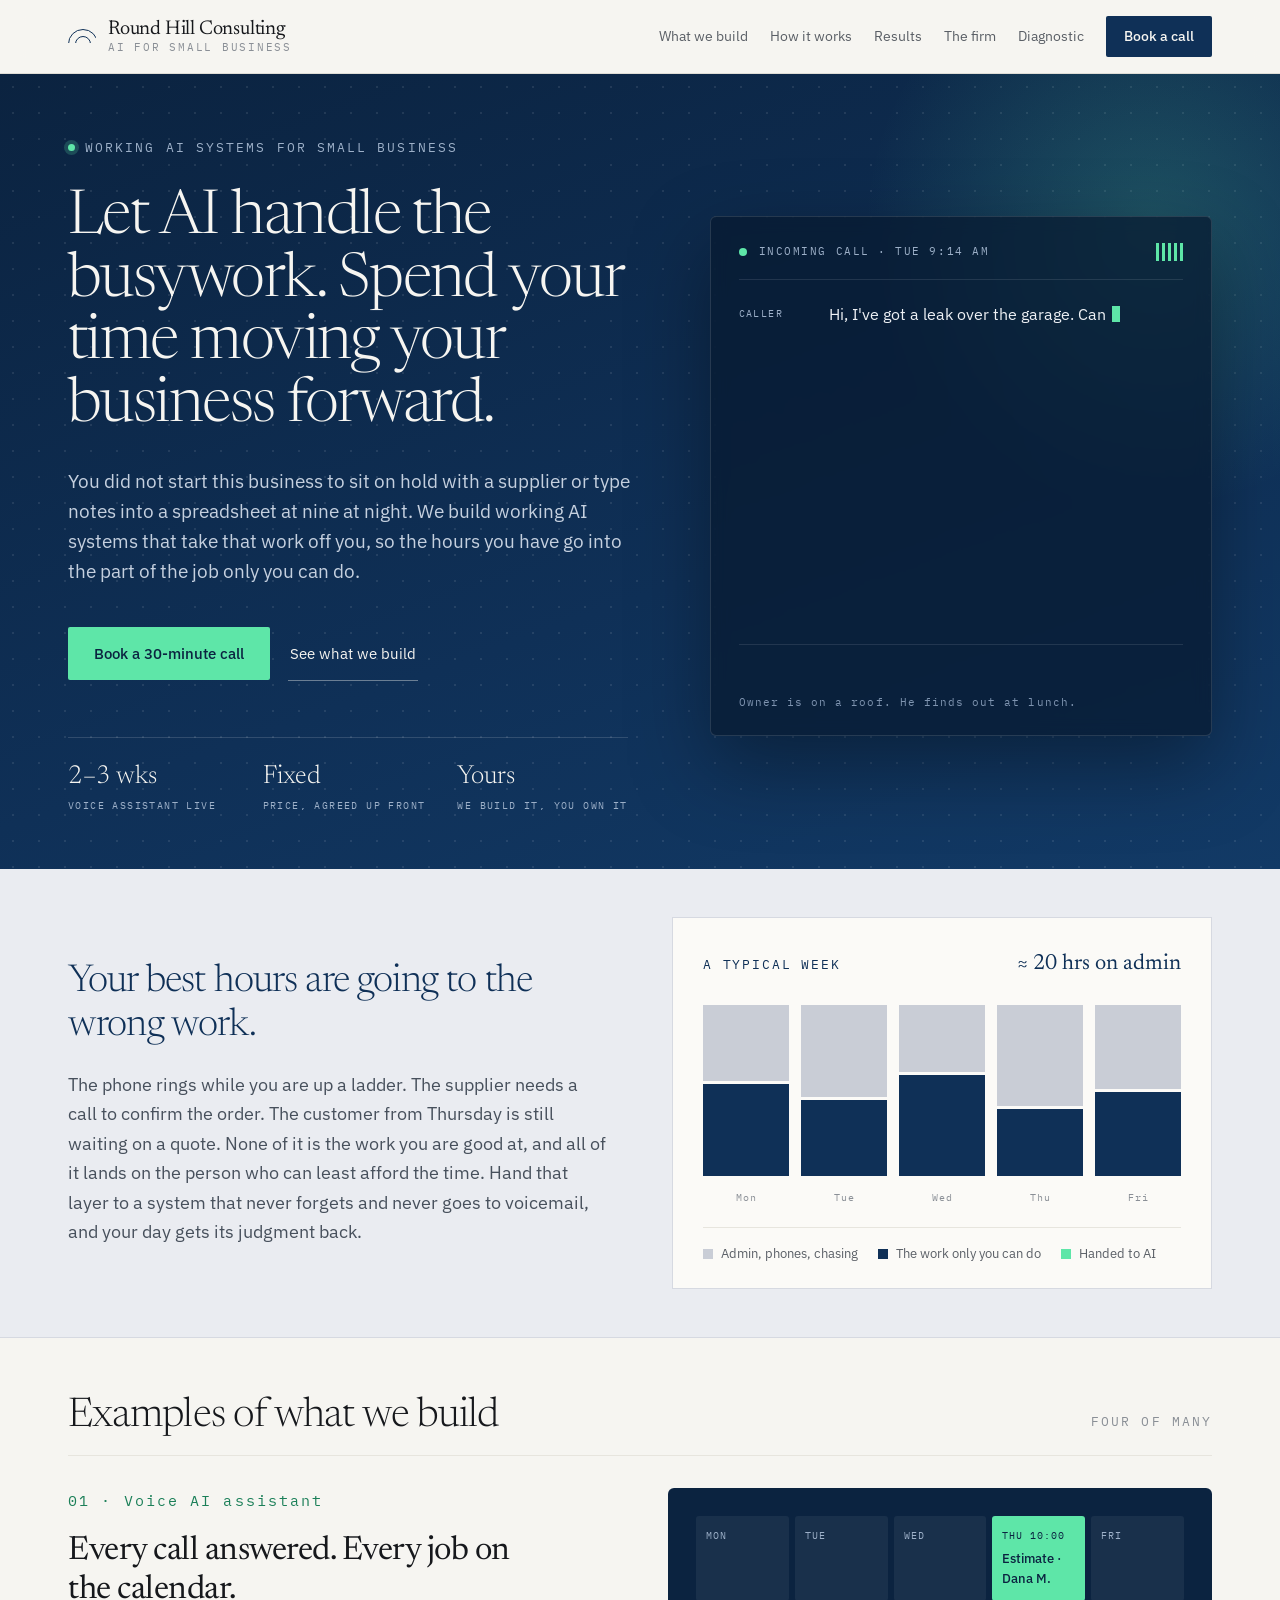
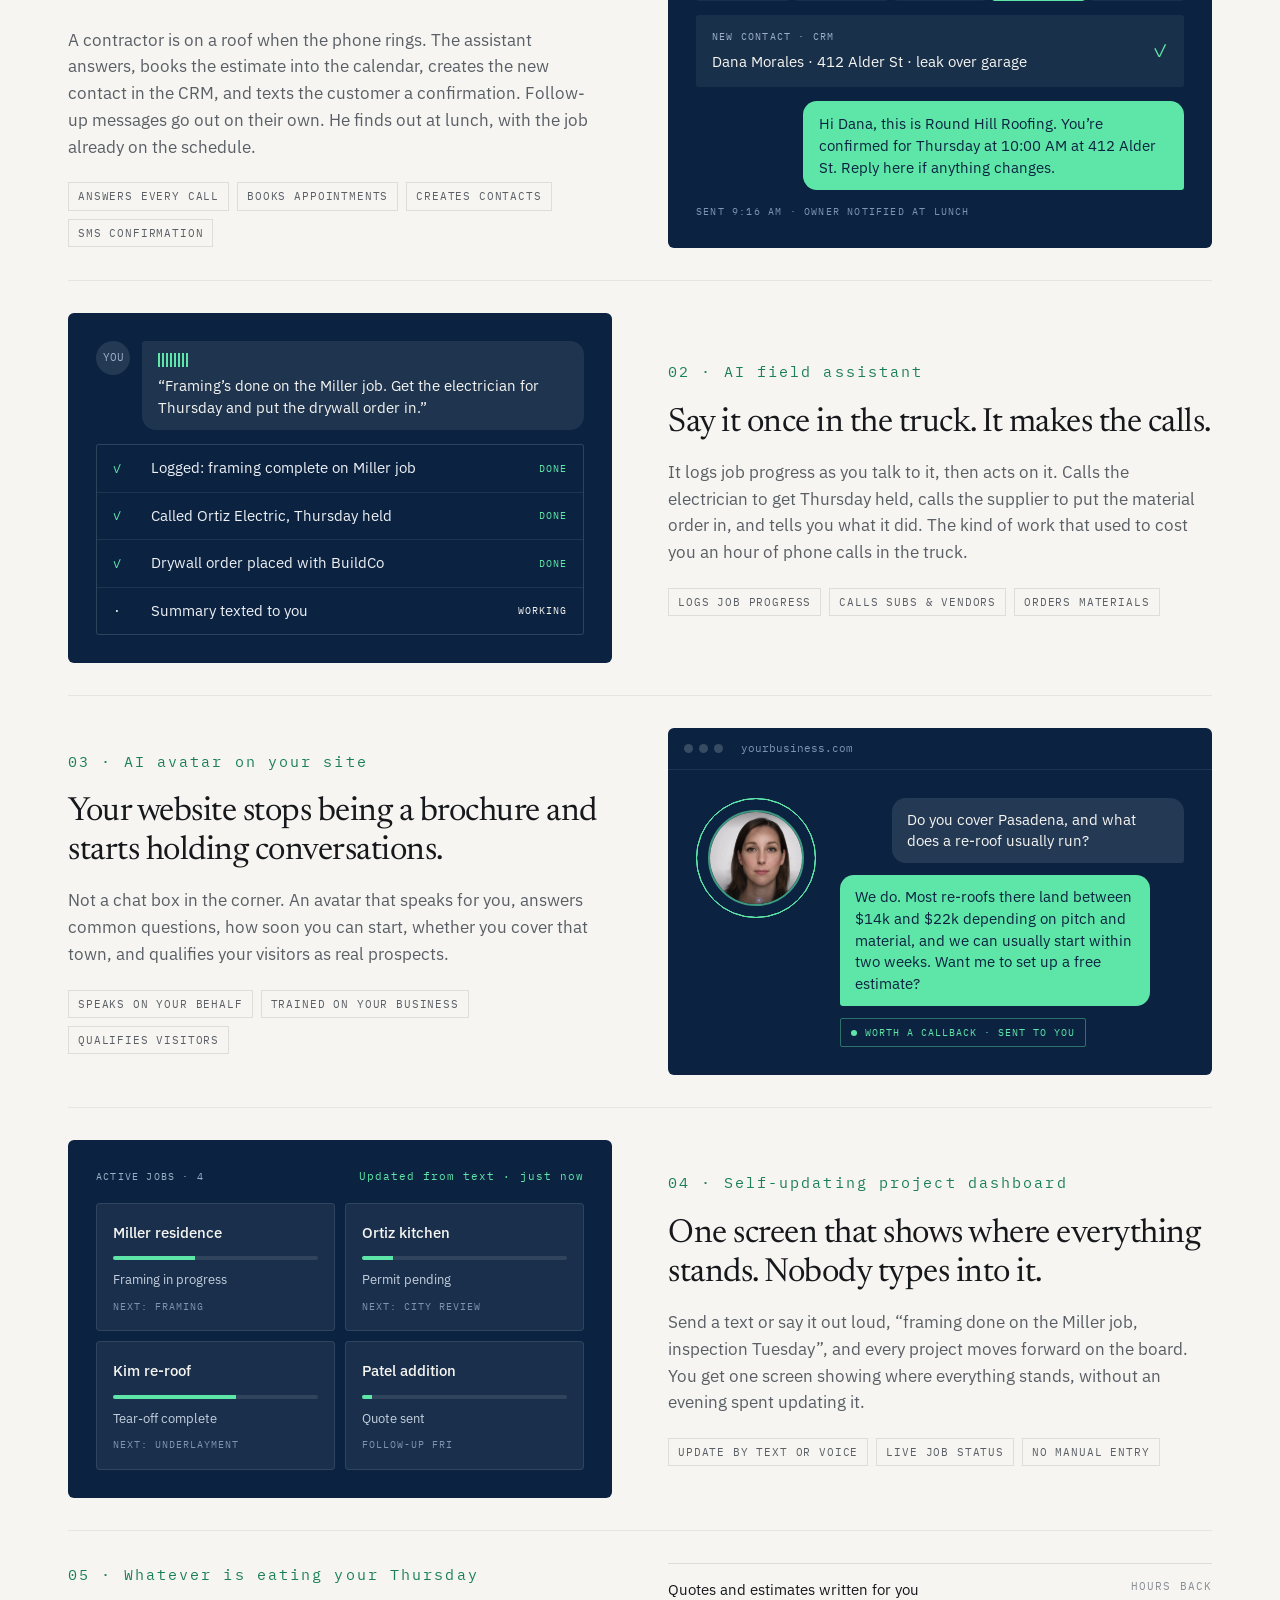
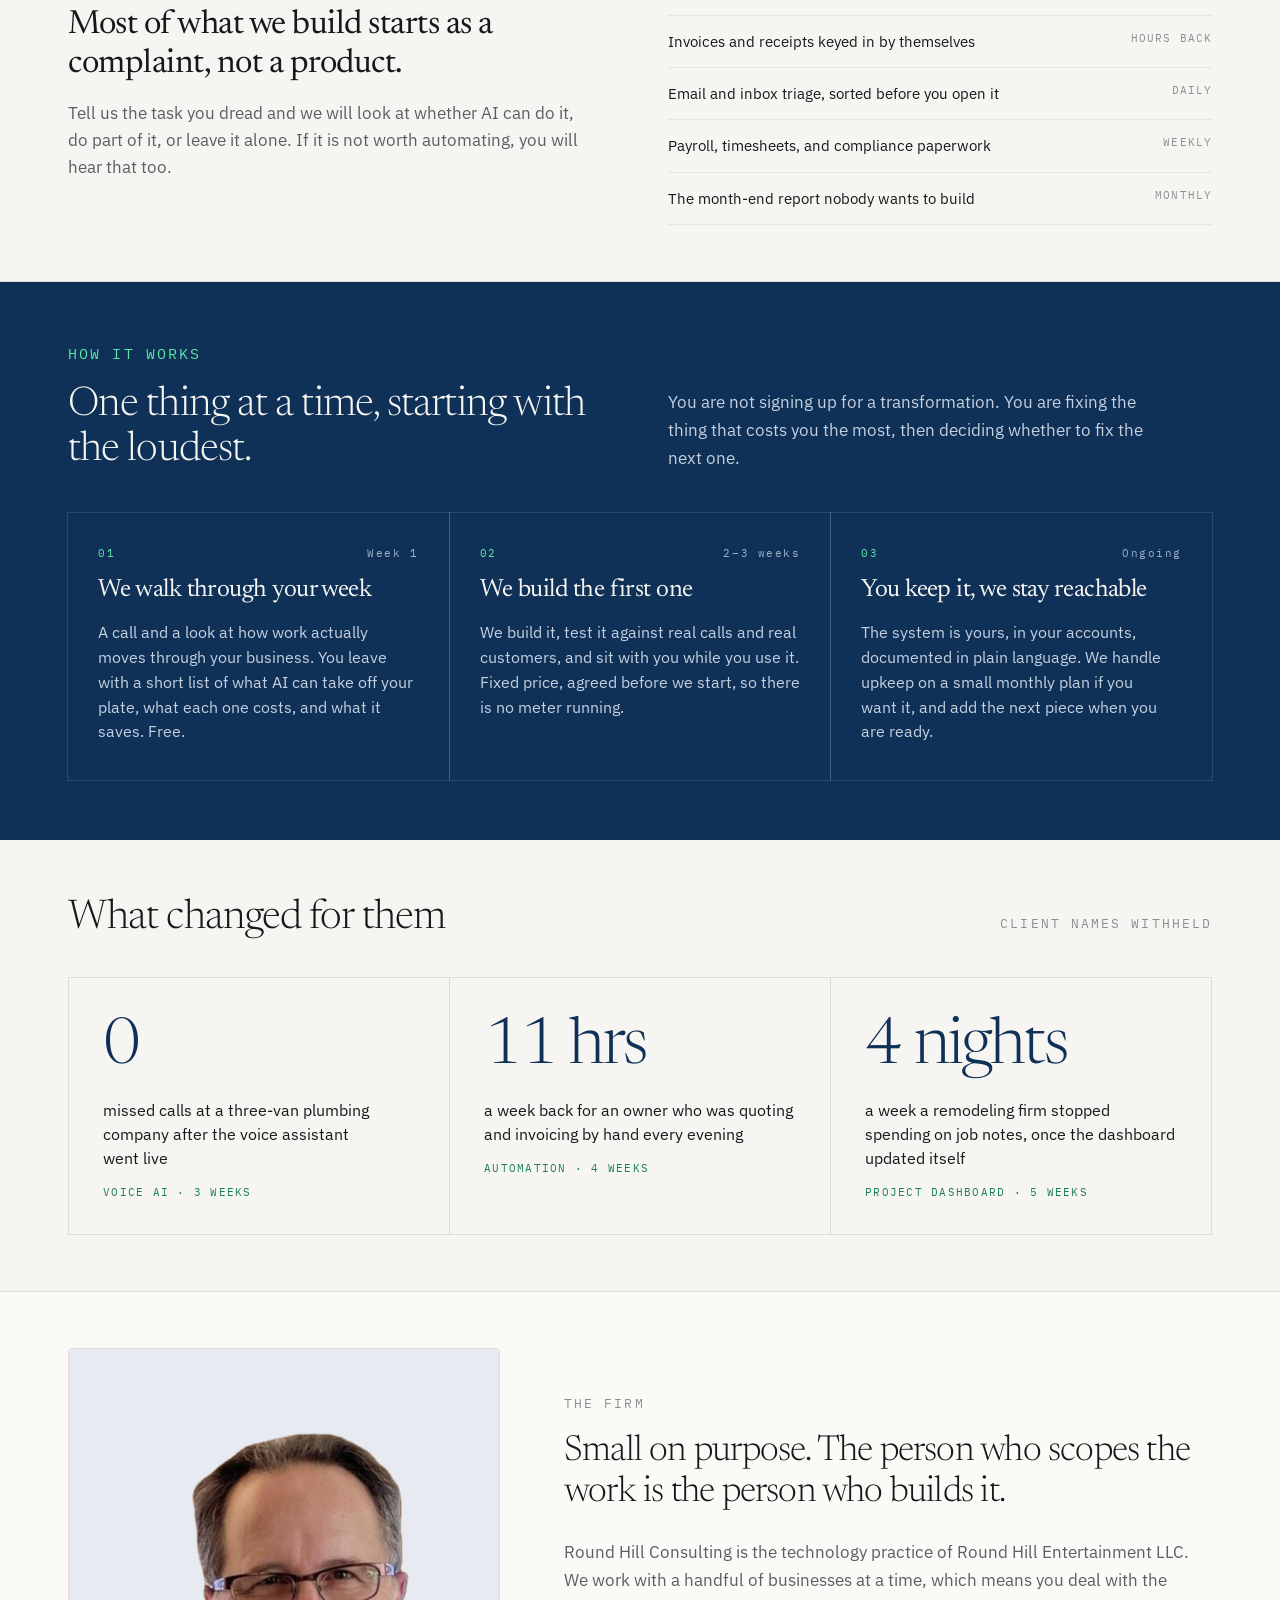
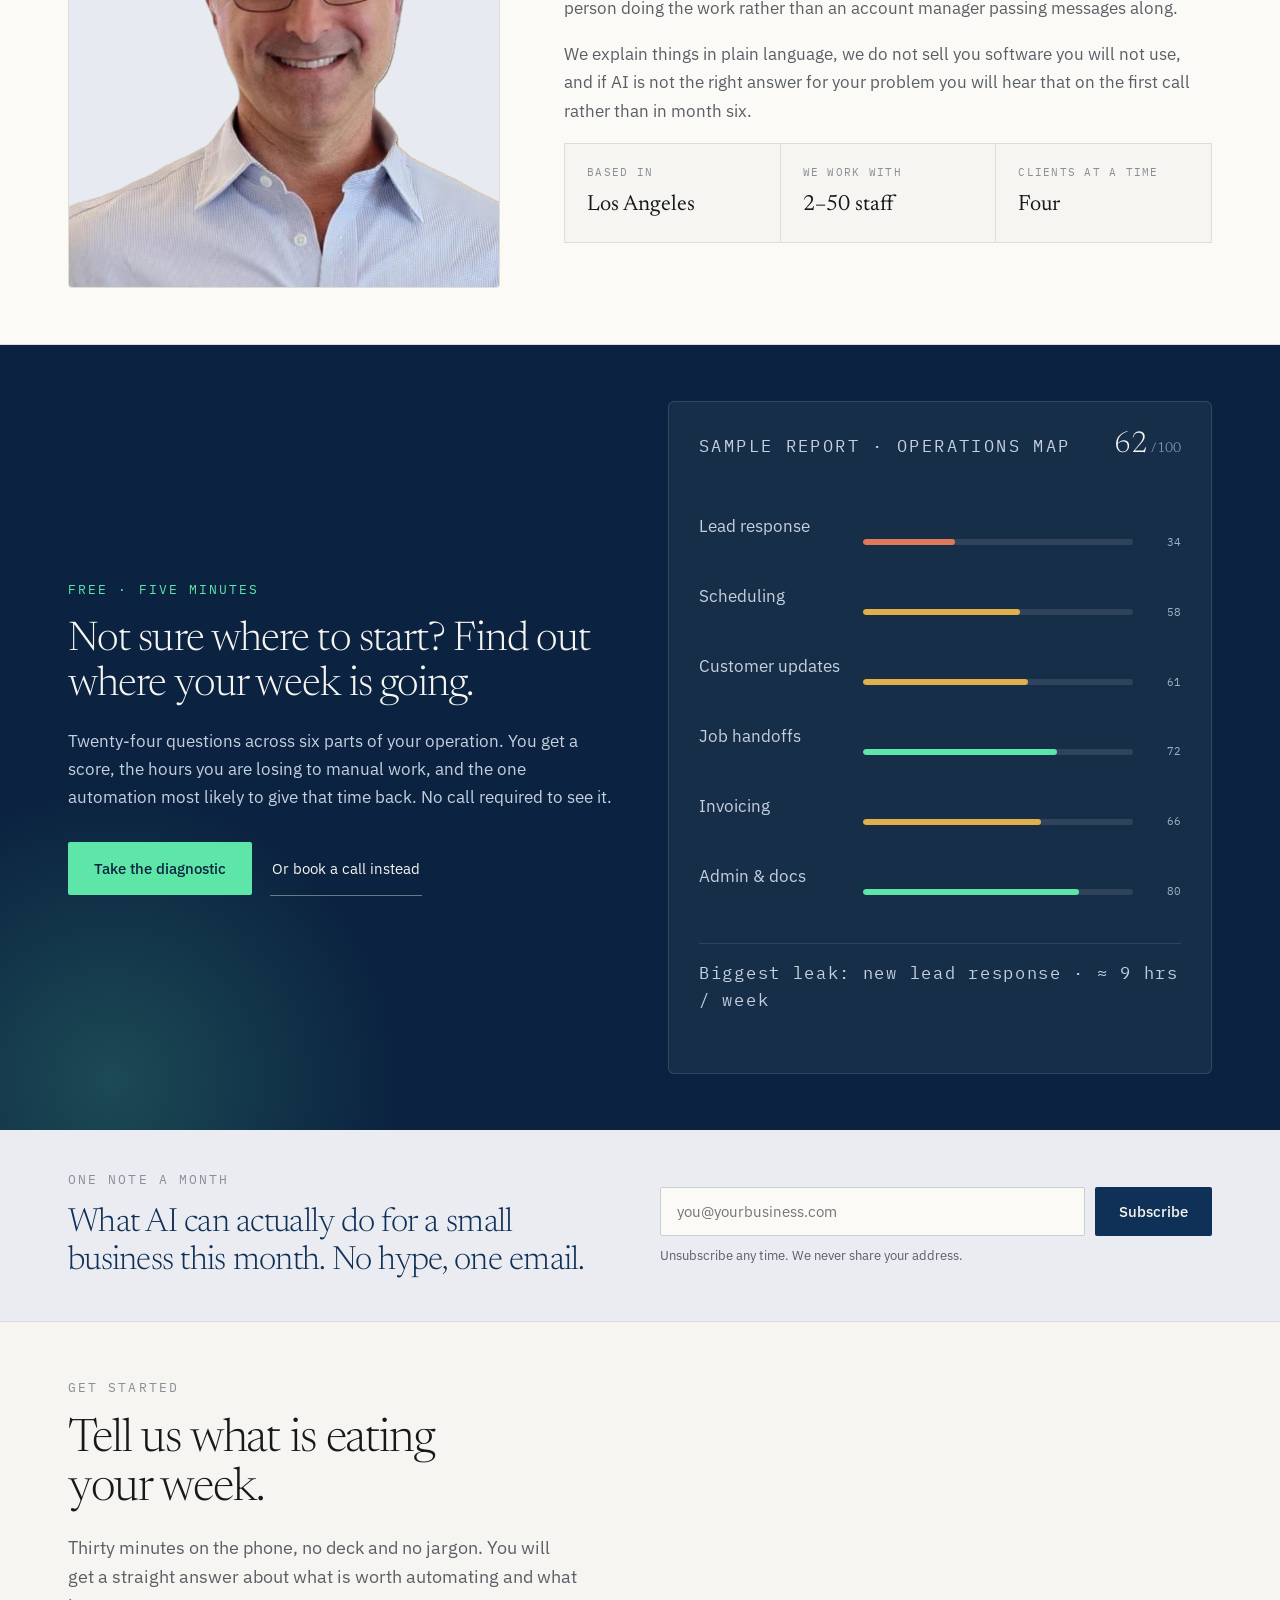
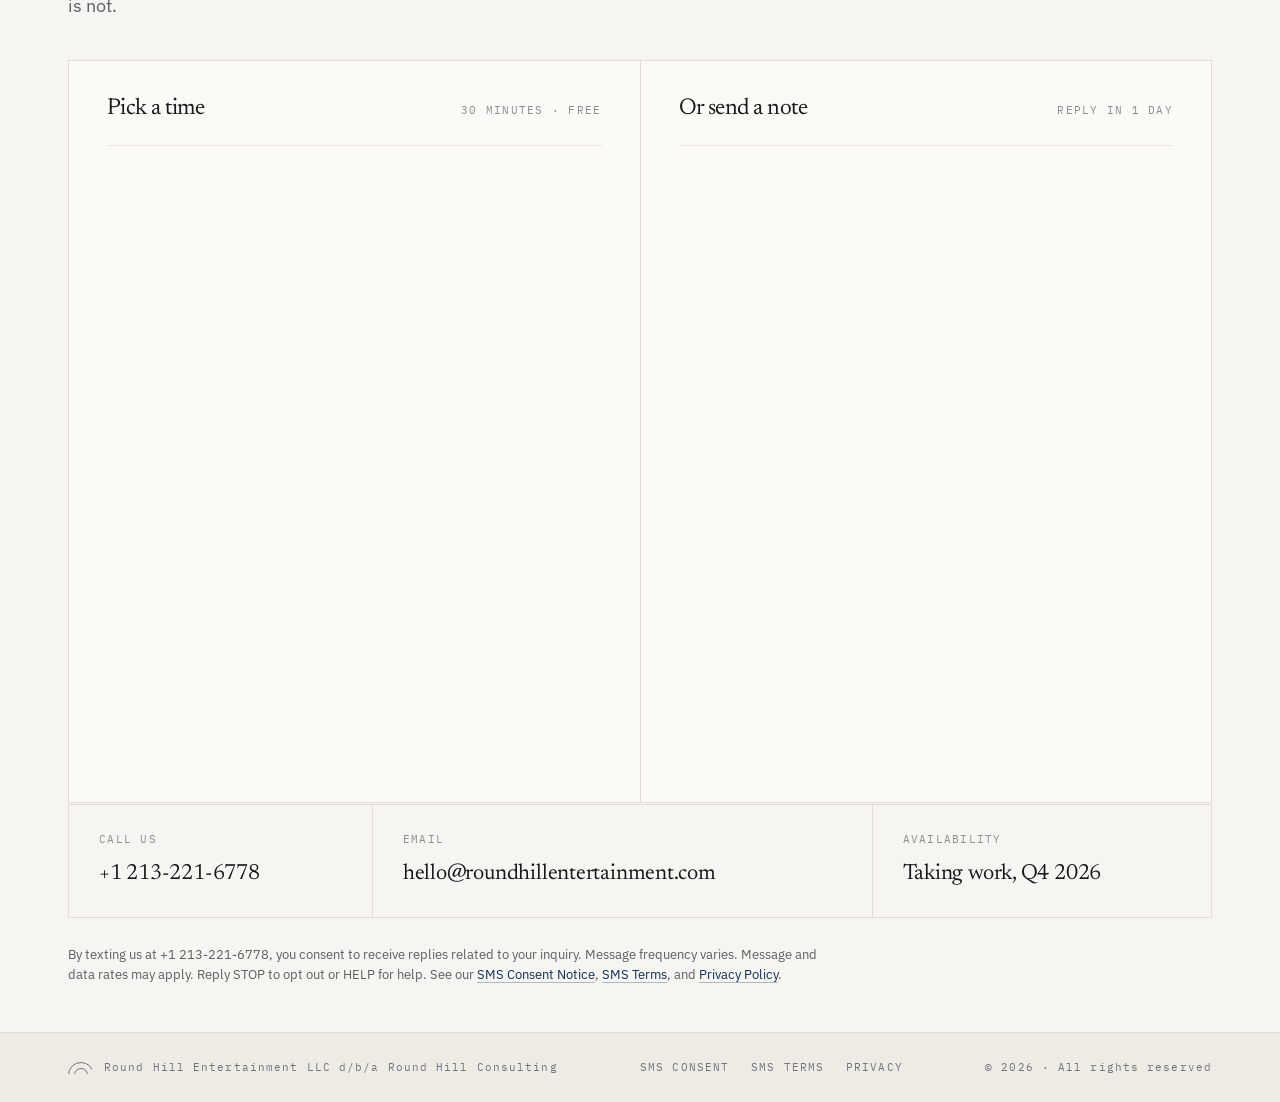
==== commit 24749474: "Update index.html phone number update" ====
--- a/index.html
+++ b/index.html
@@ -318,7 +318,7 @@
       <div class="tiles">
         <a class="tile" href="tel:+19714144483">
           <p class="mono">Call us</p>
-          <p class="tile-val nowrap">(971) 414-4483</p>
+          <p class="tile-val nowrap">+1 213-221-6778</p>
         </a>
         <a class="tile" href="mailto:hello@roundhillentertainment.com">
           <p class="mono">Email</p>
@@ -329,7 +329,7 @@
           <p class="tile-val">Taking work, Q4 2026</p>
         </div>
       </div>
-      <p class="sms-disclosure">By texting us at +1 (971) 414-4483, you consent to receive replies related to your inquiry. Message frequency varies. Message and data rates may apply. Reply STOP to opt out or HELP for help. See our <a href="sms-consent/index.html">SMS Consent Notice</a>, <a href="sms-terms/index.html">SMS Terms</a>, and <a href="privacy/index.html">Privacy Policy</a>.</p>
+      <p class="sms-disclosure">By texting us at +1 213-221-6778, you consent to receive replies related to your inquiry. Message frequency varies. Message and data rates may apply. Reply STOP to opt out or HELP for help. See our <a href="sms-consent/index.html">SMS Consent Notice</a>, <a href="sms-terms/index.html">SMS Terms</a>, and <a href="privacy/index.html">Privacy Policy</a>.</p>
     </div>
   </section>
 
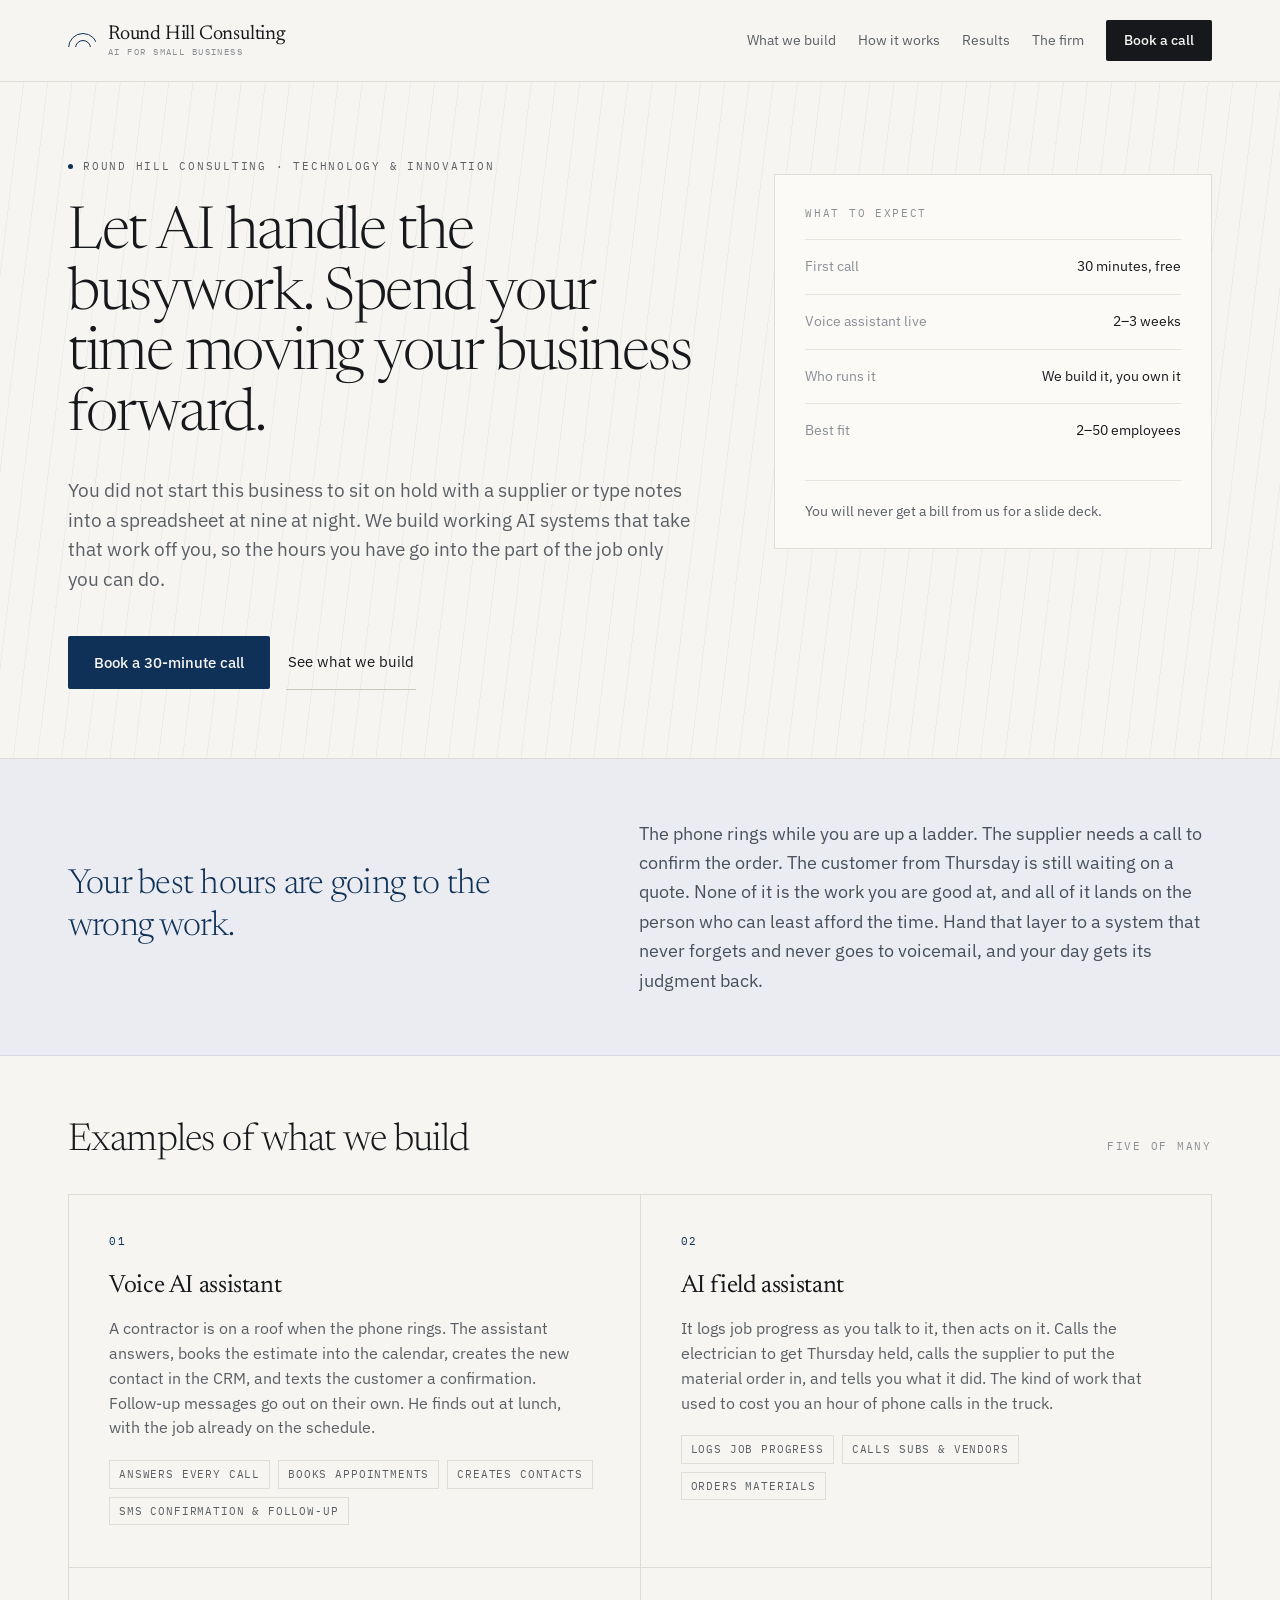
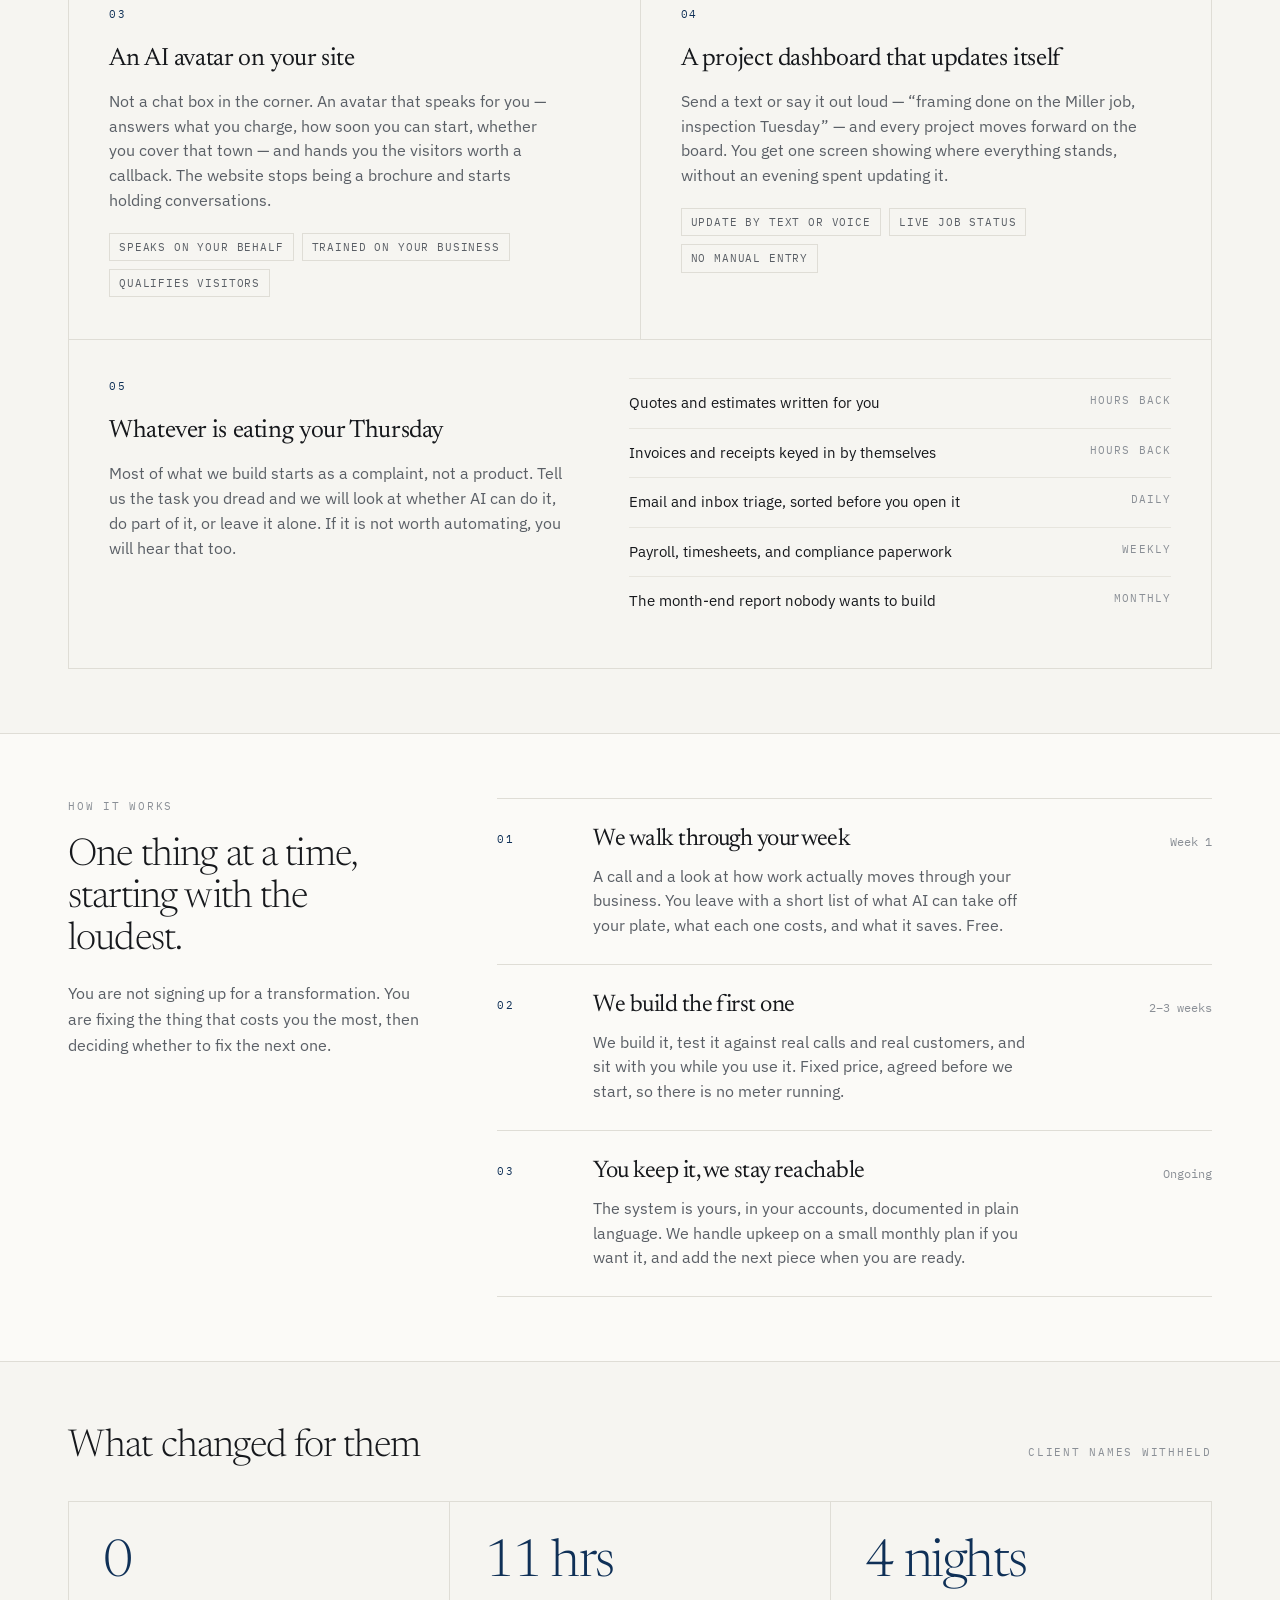
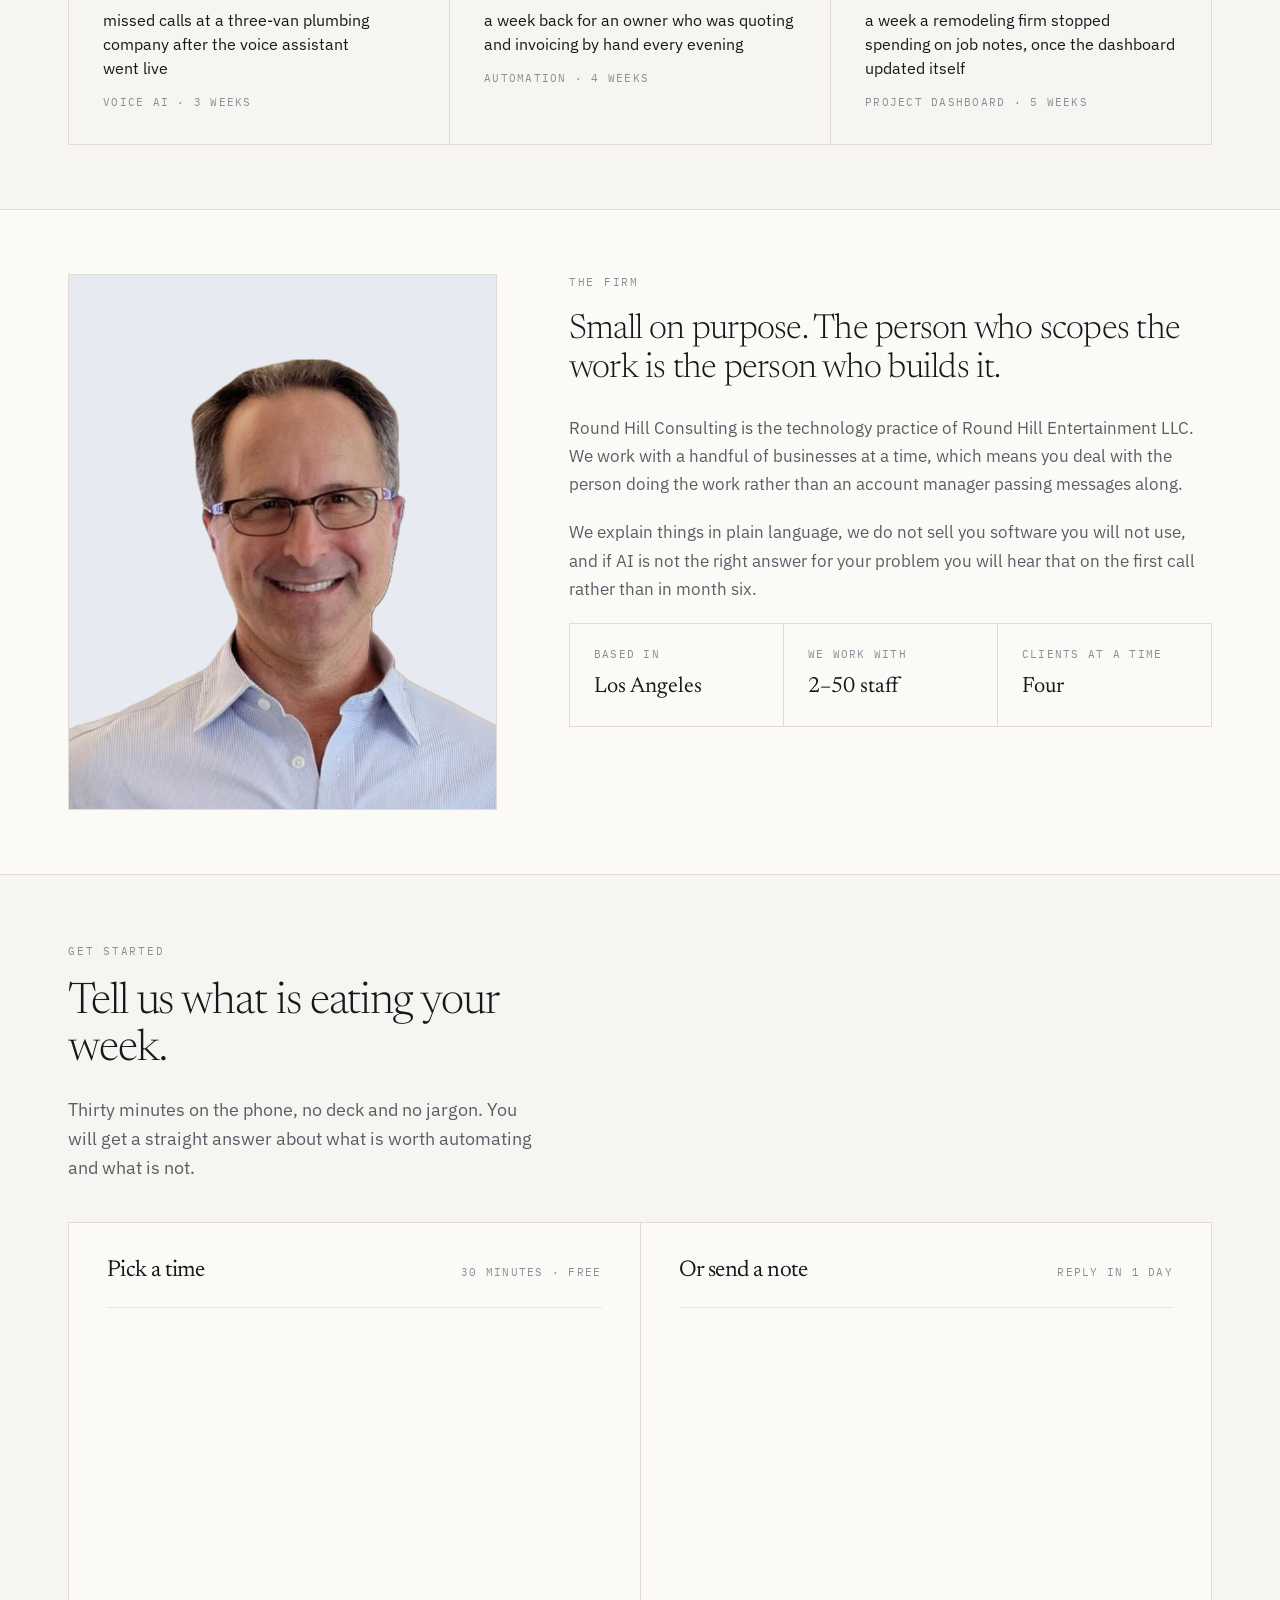
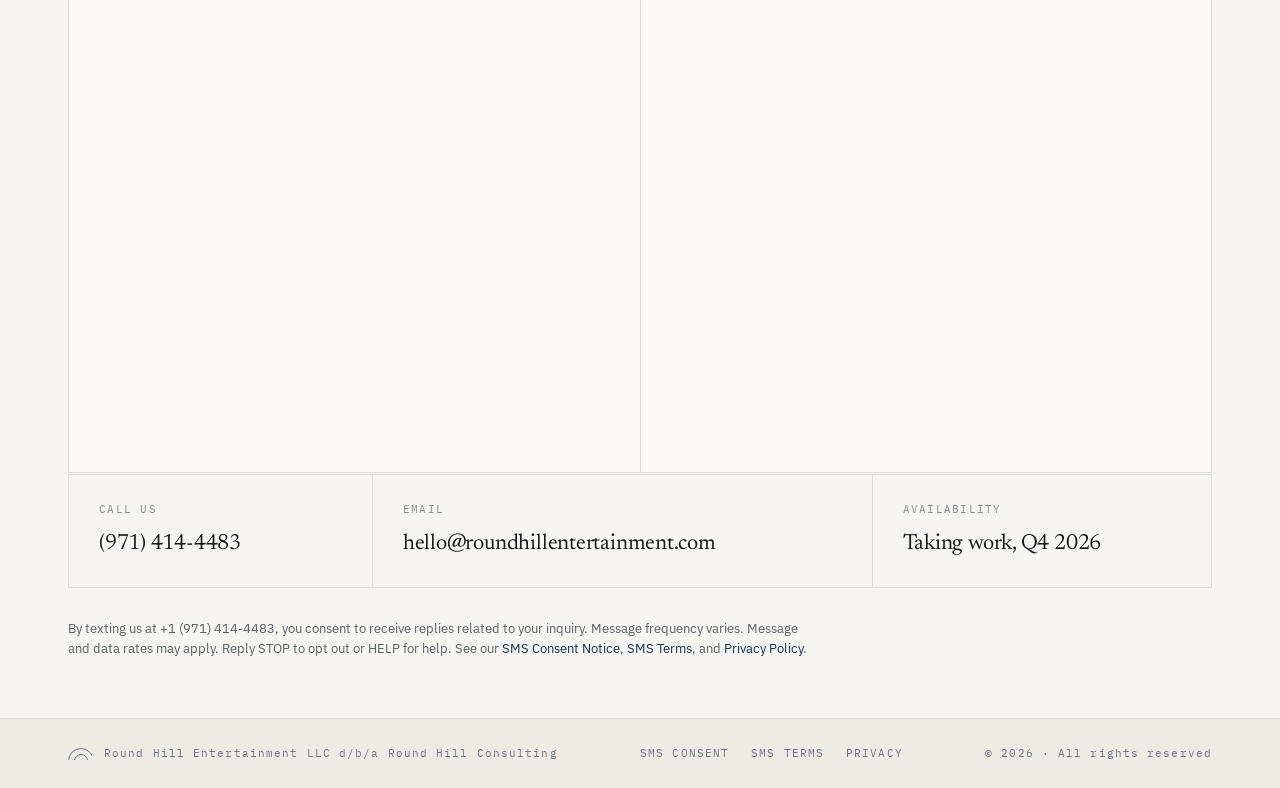
==== commit 628298ae: "Add files via upload Updated calendar and form" ====
--- a/index.html
+++ b/index.html
@@ -4,7 +4,7 @@
   <meta charset="utf-8">
   <meta name="viewport" content="width=device-width, initial-scale=1">
   <meta name="description" content="Round Hill Consulting builds voice AI assistants, field assistants, site avatars and automation for small businesses, so owners get their week back.">
-  <meta name="theme-color" content="#0B2340">
+  <meta name="theme-color" content="#0F3057">
   <title>Round Hill Consulting | AI for small business</title>
   <link rel="canonical" href="https://roundhillentertainment.com/">
   <link rel="preconnect" href="https://fonts.googleapis.com">
@@ -29,7 +29,6 @@
       <a href="#approach">How it works</a>
       <a href="#work">Results</a>
       <a href="#firm">The firm</a>
-      <a href="diagnostic/">Diagnostic</a>
       <a class="nav-cta" href="#contact">Book a call</a>
     </nav>
   </div>
@@ -37,58 +36,32 @@
 
 <main id="main">
 
-  <section class="on-navy hero">
-    <div class="dots" aria-hidden="true"></div>
-    <div class="glow tr" aria-hidden="true"></div>
+  <section class="hero">
     <div class="hero-inner">
       <div>
-        <p class="hero-flag"><span class="dot" aria-hidden="true"></span><span>Working AI systems for small business</span></p>
+        <p class="hero-flag"><span class="dot" aria-hidden="true"></span><span>Round Hill Consulting &middot; Technology &amp; innovation</span></p>
         <h1>Let AI handle the busywork. Spend your time moving your business forward.</h1>
         <p class="hero-lede">You did not start this business to sit on hold with a supplier or type notes into a spreadsheet at nine at night. We build working AI systems that take that work off you, so the hours you have go into the part of the job only you can do.</p>
         <div class="actions">
-          <a class="btn mint" href="#contact">Book a 30-minute call</a>
+          <a class="btn" href="#contact">Book a 30-minute call</a>
           <a class="link-under" href="#services">See what we build</a>
         </div>
-        <div class="hero-facts">
-          <div><b>2&ndash;3 wks</b><span>Voice assistant live</span></div>
-          <div><b>Fixed</b><span>Price, agreed up front</span></div>
-          <div><b>Yours</b><span>We build it, you own it</span></div>
-        </div>
-      </div>
-
-      <div class="tx" aria-label="Example of the voice assistant handling a call">
-        <div class="tx-head">
-          <div class="tx-live"><i aria-hidden="true"></i><span id="txLabel">Incoming call &middot; Tue 9:14 AM</span></div>
-          <div class="wave" aria-hidden="true"><span></span><span></span><span></span><span></span><span></span></div>
-        </div>
-        <div class="tx-body" id="txBody" aria-live="off"></div>
-        <div class="tx-actions" id="txActions"></div>
-        <p class="tx-note" id="txNote">Owner is on a roof. He finds out at lunch.</p>
-      </div>
+      </div>
+      <dl class="spec">
+        <p class="spec-title">What to expect</p>
+        <div class="spec-row"><dt>First call</dt><dd>30 minutes, free</dd></div>
+        <div class="spec-row"><dt>Voice assistant live</dt><dd>2&ndash;3 weeks</dd></div>
+        <div class="spec-row"><dt>Who runs it</dt><dd>We build it, you own it</dd></div>
+        <div class="spec-row"><dt>Best fit</dt><dd>2&ndash;50 employees</dd></div>
+        <p class="spec-note">You will never get a bill from us for a slide deck.</p>
+      </dl>
     </div>
   </section>
 
   <section class="band">
     <div class="band-inner">
-      <div class="reveal">
-        <h2>Your best hours are going to the wrong work.</h2>
-        <p>The phone rings while you are up a ladder. The supplier needs a call to confirm the order. The customer from Thursday is still waiting on a quote. None of it is the work you are good at, and all of it lands on the person who can least afford the time. Hand that layer to a system that never forgets and never goes to voicemail, and your day gets its judgment back.</p>
-      </div>
-      <div class="week reveal d1" id="week">
-        <div class="week-head"><p id="weekTitle">A typical week</p><p id="weekHours">&asymp; 20 hrs on admin</p></div>
-        <div class="week-cols">
-          <div class="week-col"><i class="adm"></i><i class="wrk"></i><i class="ai"></i><span>Mon</span></div>
-          <div class="week-col"><i class="adm"></i><i class="wrk"></i><i class="ai"></i><span>Tue</span></div>
-          <div class="week-col"><i class="adm"></i><i class="wrk"></i><i class="ai"></i><span>Wed</span></div>
-          <div class="week-col"><i class="adm"></i><i class="wrk"></i><i class="ai"></i><span>Thu</span></div>
-          <div class="week-col"><i class="adm"></i><i class="wrk"></i><i class="ai"></i><span>Fri</span></div>
-        </div>
-        <div class="week-legend">
-          <span><i style="background:#C9CDD6" aria-hidden="true"></i>Admin, phones, chasing</span>
-          <span><i style="background:#0F3057" aria-hidden="true"></i>The work only you can do</span>
-          <span><i style="background:#5EE6A8" aria-hidden="true"></i>Handed to AI</span>
-        </div>
-      </div>
+      <h2>Your best hours are going to the wrong work.</h2>
+      <p>The phone rings while you are up a ladder. The supplier needs a call to confirm the order. The customer from Thursday is still waiting on a quote. None of it is the work you are good at, and all of it lands on the person who can least afford the time. Hand that layer to a system that never forgets and never goes to voicemail, and your day gets its judgment back.</p>
     </div>
   </section>
 
@@ -96,129 +69,115 @@
     <div class="wrap">
       <div class="section-head">
         <h2 id="services-title">Examples of what we build</h2>
-        <p class="eyebrow">Four of many</p>
-      </div>
-
-      <article class="svc">
-        <div class="svc-text reveal">
-          <p class="svc-num">01 &middot; Voice AI assistant</p>
-          <h3>Every call answered. Every job on the calendar.</h3>
+        <p class="eyebrow">Five of many</p>
+      </div>
+    </div>
+    <div class="wrap pad-b">
+      <div class="grid-2">
+        <article class="card">
+          <p class="card-num">01</p>
+          <h3>Voice AI assistant</h3>
           <p>A contractor is on a roof when the phone rings. The assistant answers, books the estimate into the calendar, creates the new contact in the CRM, and texts the customer a confirmation. Follow-up messages go out on their own. He finds out at lunch, with the job already on the schedule.</p>
-          <div class="tags"><span class="tag">Answers every call</span><span class="tag">Books appointments</span><span class="tag">Creates contacts</span><span class="tag">SMS confirmation</span></div>
-        </div>
-        <div class="shot reveal d1" aria-hidden="true">
-          <div class="cal"><div>MON</div><div>TUE</div><div>WED</div><div class="on">THU 10:00<b>Estimate &middot; Dana M.</b></div><div>FRI</div></div>
-          <div class="crm"><div><p class="lbl">New contact &middot; CRM</p><p>Dana Morales &middot; 412 Alder St &middot; leak over garage</p></div><span class="ok">&#10003;</span></div>
-          <div class="sms"><div>Hi Dana, this is Round Hill Roofing. You&rsquo;re confirmed for Thursday at 10:00 AM at 412 Alder St. Reply here if anything changes.</div></div>
-          <p class="dimlbl">Sent 9:16 AM &middot; owner notified at lunch</p>
-        </div>
-      </article>
-
-      <article class="svc flip">
-        <div class="svc-text reveal">
-          <p class="svc-num">02 &middot; AI field assistant</p>
-          <h3>Say it once in the truck. It makes the calls.</h3>
+          <div class="tags"><span class="tag">Answers every call</span><span class="tag">Books appointments</span><span class="tag">Creates contacts</span><span class="tag">SMS confirmation &amp; follow-up</span></div>
+        </article>
+        <article class="card">
+          <p class="card-num">02</p>
+          <h3>AI field assistant</h3>
           <p>It logs job progress as you talk to it, then acts on it. Calls the electrician to get Thursday held, calls the supplier to put the material order in, and tells you what it did. The kind of work that used to cost you an hour of phone calls in the truck.</p>
           <div class="tags"><span class="tag">Logs job progress</span><span class="tag">Calls subs &amp; vendors</span><span class="tag">Orders materials</span></div>
-        </div>
-        <div class="shot reveal d1" aria-hidden="true">
-          <div class="memo">
-            <span class="you">YOU</span>
-            <div class="bubble"><div class="wave"><span></span><span></span><span></span><span></span><span></span><span></span><span></span><span></span></div>&ldquo;Framing&rsquo;s done on the Miller job. Get the electrician for Thursday and put the drywall order in.&rdquo;</div>
-          </div>
-          <div class="tasks">
-            <div class="task"><b>&#9675;</b><p>Logged: framing complete on Miller job</p><span>queued</span></div>
-            <div class="task"><b>&#9675;</b><p>Called Ortiz Electric, Thursday held</p><span>queued</span></div>
-            <div class="task"><b>&#9675;</b><p>Drywall order placed with BuildCo</p><span>queued</span></div>
-            <div class="task"><b>&#9675;</b><p>Summary texted to you</p><span>queued</span></div>
-          </div>
-        </div>
-      </article>
-
-      <article class="svc">
-        <div class="svc-text reveal">
-          <p class="svc-num">03 &middot; AI avatar on your site</p>
-          <h3>Your website stops being a brochure and starts holding conversations.</h3>
-          <p>Not a chat box in the corner. An avatar that speaks for you, answers common questions, how soon you can start, whether you cover that town, and qualifies your visitors as real prospects.</p>
+        </article>
+        <article class="card">
+          <p class="card-num">03</p>
+          <h3>An AI avatar on your site</h3>
+          <p>Not a chat box in the corner. An avatar that speaks for you &mdash; answers what you charge, how soon you can start, whether you cover that town &mdash; and hands you the visitors worth a callback. The website stops being a brochure and starts holding conversations.</p>
           <div class="tags"><span class="tag">Speaks on your behalf</span><span class="tag">Trained on your business</span><span class="tag">Qualifies visitors</span></div>
-        </div>
-        <div class="browser reveal d1">
-          <div class="browser-bar" aria-hidden="true"><i></i><i></i><i></i><span>yourbusiness.com</span></div>
-          <div class="avatar-row">
-            <div class="avatar"><i aria-hidden="true"></i><i aria-hidden="true"></i><i aria-hidden="true"></i><img src="assets/avatar-anita.gif" alt="AI avatar speaking on behalf of the business" width="96" height="96"></div>
-            <div class="convo">
-              <div class="q">Do you cover Pasadena, and what does a re-roof usually run?</div>
-              <div class="a">We do. Most re-roofs there land between $14k and $22k depending on pitch and material, and we can usually start within two weeks. Want me to set up a free estimate?</div>
-              <span class="flag"><i aria-hidden="true"></i>Worth a callback &middot; sent to you</span>
-            </div>
-          </div>
-        </div>
-      </article>
-
-      <article class="svc flip">
-        <div class="svc-text reveal">
-          <p class="svc-num">04 &middot; Self-updating project dashboard</p>
-          <h3>One screen that shows where everything stands. Nobody types into it.</h3>
-          <p>Send a text or say it out loud, &ldquo;framing done on the Miller job, inspection Tuesday&rdquo;, and every project moves forward on the board. You get one screen showing where everything stands, without an evening spent updating it.</p>
+        </article>
+        <article class="card">
+          <p class="card-num">04</p>
+          <h3>A project dashboard that updates itself</h3>
+          <p>Send a text or say it out loud &mdash; &ldquo;framing done on the Miller job, inspection Tuesday&rdquo; &mdash; and every project moves forward on the board. You get one screen showing where everything stands, without an evening spent updating it.</p>
           <div class="tags"><span class="tag">Update by text or voice</span><span class="tag">Live job status</span><span class="tag">No manual entry</span></div>
-        </div>
-        <div class="shot reveal d1" aria-hidden="true">
-          <div class="dash-head"><p class="lbl">Active jobs &middot; 4</p><p class="stamp" id="dashStamp">Updated from text &middot; just now</p></div>
-          <div class="tiles-grid">
-            <div class="jtile"><b>Miller residence</b><div class="bar"><i style="width:40%"></i></div><p class="stage">Framing in progress</p><p class="next">Next: framing</p></div>
-            <div class="jtile"><b>Ortiz kitchen</b><div class="bar"><i style="width:15%"></i></div><p class="stage">Permit pending</p><p class="next">Next: city review</p></div>
-            <div class="jtile"><b>Kim re-roof</b><div class="bar"><i style="width:60%"></i></div><p class="stage">Tear-off complete</p><p class="next">Next: underlayment</p></div>
-            <div class="jtile"><b>Patel addition</b><div class="bar"><i style="width:5%"></i></div><p class="stage">Quote sent</p><p class="next">Follow-up Fri</p></div>
-          </div>
-        </div>
-      </article>
-
-      <article class="svc last">
-        <div class="svc-text reveal">
-          <p class="svc-num">05 &middot; Whatever is eating your Thursday</p>
-          <h3>Most of what we build starts as a complaint, not a product.</h3>
-          <p>Tell us the task you dread and we will look at whether AI can do it, do part of it, or leave it alone. If it is not worth automating, you will hear that too.</p>
-        </div>
-        <div class="list-rows reveal d1">
-          <div class="list-row"><span>Quotes and estimates written for you</span><span>Hours back</span></div>
-          <div class="list-row"><span>Invoices and receipts keyed in by themselves</span><span>Hours back</span></div>
-          <div class="list-row"><span>Email and inbox triage, sorted before you open it</span><span>Daily</span></div>
-          <div class="list-row"><span>Payroll, timesheets, and compliance paperwork</span><span>Weekly</span></div>
-          <div class="list-row"><span>The month-end report nobody wants to build</span><span>Monthly</span></div>
-        </div>
-      </article>
-    </div>
-  </section>
-
-  <section class="on-navy" id="approach" aria-labelledby="approach-title">
-    <div class="approach-inner">
-      <div class="approach-head">
+        </article>
+        <article class="card card-wide">
+          <div>
+            <p class="card-num">05</p>
+            <h3>Whatever is eating your Thursday</h3>
+            <p>Most of what we build starts as a complaint, not a product. Tell us the task you dread and we will look at whether AI can do it, do part of it, or leave it alone. If it is not worth automating, you will hear that too.</p>
+          </div>
+          <div class="list-rows">
+            <div class="list-row"><span>Quotes and estimates written for you</span><span>Hours back</span></div>
+            <div class="list-row"><span>Invoices and receipts keyed in by themselves</span><span>Hours back</span></div>
+            <div class="list-row"><span>Email and inbox triage, sorted before you open it</span><span>Daily</span></div>
+            <div class="list-row"><span>Payroll, timesheets, and compliance paperwork</span><span>Weekly</span></div>
+            <div class="list-row"><span>The month-end report nobody wants to build</span><span>Monthly</span></div>
+          </div>
+        </article>
+      </div>
+    </div>
+  </section>
+
+  <section class="section alt" id="approach" aria-labelledby="approach-title">
+    <div class="wrap">
+      <div class="split">
         <div>
           <p class="eyebrow">How it works</p>
-          <h2 class="h2" id="approach-title">One thing at a time, starting with the loudest.</h2>
-        </div>
-        <p>You are not signing up for a transformation. You are fixing the thing that costs you the most, then deciding whether to fix the next one.</p>
-      </div>
-      <ol class="steps">
-        <li class="reveal"><div class="step-top"><b>01</b><span>Week 1</span></div><h3>We walk through your week</h3><p>A call and a look at how work actually moves through your business. You leave with a short list of what AI can take off your plate, what each one costs, and what it saves. Free.</p></li>
-        <li class="reveal d1"><div class="step-top"><b>02</b><span>2&ndash;3 weeks</span></div><h3>We build the first one</h3><p>We build it, test it against real calls and real customers, and sit with you while you use it. Fixed price, agreed before we start, so there is no meter running.</p></li>
-        <li class="reveal d2"><div class="step-top"><b>03</b><span>Ongoing</span></div><h3>You keep it, we stay reachable</h3><p>The system is yours, in your accounts, documented in plain language. We handle upkeep on a small monthly plan if you want it, and add the next piece when you are ready.</p></li>
-      </ol>
+          <h2 id="approach-title">One thing at a time, starting with the loudest.</h2>
+          <p class="split-lede">You are not signing up for a transformation. You are fixing the thing that costs you the most, then deciding whether to fix the next one.</p>
+        </div>
+        <ol class="steps">
+          <li>
+            <span class="step-num">01</span>
+            <div>
+              <h3>We walk through your week</h3>
+              <p>A call and a look at how work actually moves through your business. You leave with a short list of what AI can take off your plate, what each one costs, and what it saves. Free.</p>
+            </div>
+            <span class="step-when">Week 1</span>
+          </li>
+          <li>
+            <span class="step-num">02</span>
+            <div>
+              <h3>We build the first one</h3>
+              <p>We build it, test it against real calls and real customers, and sit with you while you use it. Fixed price, agreed before we start, so there is no meter running.</p>
+            </div>
+            <span class="step-when">2&ndash;3 weeks</span>
+          </li>
+          <li>
+            <span class="step-num">03</span>
+            <div>
+              <h3>You keep it, we stay reachable</h3>
+              <p>The system is yours, in your accounts, documented in plain language. We handle upkeep on a small monthly plan if you want it, and add the next piece when you are ready.</p>
+            </div>
+            <span class="step-when">Ongoing</span>
+          </li>
+        </ol>
+      </div>
     </div>
   </section>
 
   <section class="section" id="work" aria-labelledby="work-title">
     <div class="wrap">
-      <div class="section-head" style="padding-bottom:36px">
+      <div class="section-head">
         <h2 id="work-title">What changed for them</h2>
         <p class="eyebrow">Client names withheld</p>
       </div>
     </div>
     <div class="wrap pad-b">
-      <div class="grid-3" id="metrics">
-        <div class="metric"><p class="metric-fig"><span data-count="0">0</span></p><p>missed calls at a three-van plumbing company after the voice assistant went live</p><p class="mono">Voice AI &middot; 3 weeks</p></div>
-        <div class="metric"><p class="metric-fig"><span data-count="11">0</span> hrs</p><p>a week back for an owner who was quoting and invoicing by hand every evening</p><p class="mono">Automation &middot; 4 weeks</p></div>
-        <div class="metric"><p class="metric-fig"><span data-count="4">0</span> nights</p><p>a week a remodeling firm stopped spending on job notes, once the dashboard updated itself</p><p class="mono">Project dashboard &middot; 5 weeks</p></div>
+      <div class="grid-3">
+        <div class="metric">
+          <p class="metric-fig">0</p>
+          <p>missed calls at a three-van plumbing company after the voice assistant went live</p>
+          <p class="mono">Voice AI &middot; 3 weeks</p>
+        </div>
+        <div class="metric">
+          <p class="metric-fig">11 hrs</p>
+          <p>a week back for an owner who was quoting and invoicing by hand every evening</p>
+          <p class="mono">Automation &middot; 4 weeks</p>
+        </div>
+        <div class="metric">
+          <p class="metric-fig">4 nights</p>
+          <p>a week a remodeling firm stopped spending on job notes, once the dashboard updated itself</p>
+          <p class="mono">Project dashboard &middot; 5 weeks</p>
+        </div>
       </div>
     </div>
   </section>
@@ -226,8 +185,8 @@
   <section class="section alt" id="firm" aria-labelledby="firm-title">
     <div class="wrap">
       <div class="firm">
-        <div class="portrait reveal"><img src="assets/founder-portrait.png" alt="Founder, Round Hill Consulting" width="789" height="821"></div>
-        <div class="reveal d1">
+        <div class="portrait"><img src="assets/founder-portrait.png" alt="Founder, Round Hill Consulting" width="789" height="821"></div>
+        <div>
           <p class="eyebrow">The firm</p>
           <h2 id="firm-title">Small on purpose. The person who scopes the work is the person who builds it.</h2>
           <p>Round Hill Consulting is the technology practice of Round Hill Entertainment LLC. We work with a handful of businesses at a time, which means you deal with the person doing the work rather than an account manager passing messages along.</p>
@@ -242,46 +201,6 @@
     </div>
   </section>
 
-  <section class="on-navy deep" id="diagnostic" aria-labelledby="dx-promo-t">
-    <div class="glow bl" aria-hidden="true"></div>
-    <div class="promo-inner">
-      <div class="reveal">
-        <p class="eyebrow">Free &middot; five minutes</p>
-        <h2 class="h2" id="dx-promo-t">Not sure where to start? Find out where your week is going.</h2>
-        <p>Twenty-four questions across six parts of your operation. You get a score, the hours you are losing to manual work, and the one automation most likely to give that time back. No call required to see it.</p>
-        <div class="actions">
-          <a class="btn mint" href="diagnostic/">Take the diagnostic</a>
-          <a class="link-under" href="#contact">Or book a call instead</a>
-        </div>
-      </div>
-      <div class="report reveal d1" aria-hidden="true">
-        <div class="report-head"><p class="lbl">Sample report &middot; operations map</p><b>62<small> /100</small></b></div>
-        <div class="area"><p>Lead response</p><div class="trk"><i class="lo" style="--w:34%"></i></div><span>34</span></div>
-        <div class="area"><p>Scheduling</p><div class="trk"><i class="mid" style="--w:58%"></i></div><span>58</span></div>
-        <div class="area"><p>Customer updates</p><div class="trk"><i class="mid" style="--w:61%"></i></div><span>61</span></div>
-        <div class="area"><p>Job handoffs</p><div class="trk"><i class="hi" style="--w:72%"></i></div><span>72</span></div>
-        <div class="area"><p>Invoicing</p><div class="trk"><i class="mid" style="--w:66%"></i></div><span>66</span></div>
-        <div class="area"><p>Admin &amp; docs</p><div class="trk"><i class="hi" style="--w:80%"></i></div><span>80</span></div>
-        <p class="report-foot">Biggest leak: new lead response &middot; &asymp; 9 hrs / week</p>
-      </div>
-    </div>
-  </section>
-
-  <section class="news" aria-labelledby="news-title">
-    <div class="news-inner">
-      <div>
-        <p class="eyebrow">One note a month</p>
-        <h2 id="news-title">What AI can actually do for a small business this month. No hype, one email.</h2>
-      </div>
-      <!-- Set action="" to your GHL form / webhook endpoint; without it the button just confirms locally. -->
-      <form id="newsForm" method="post">
-        <input type="email" name="email" required placeholder="you@yourbusiness.com" aria-label="Email address" autocomplete="email">
-        <button type="submit">Subscribe</button>
-        <small>Unsubscribe any time. We never share your address.</small>
-      </form>
-    </div>
-  </section>
-
   <section id="contact" aria-labelledby="contact-title">
     <div class="wrap">
       <div class="contact-head">
@@ -302,7 +221,7 @@
             src="https://api.leadconnectorhq.com/widget/booking/9N9iA9ofsY9cruMr47jI"
             title="Book a 30-minute call with Round Hill Consulting"
             allow="payment"
-            style="width:100%;height:592px;border:none;display:block;background:#FBFAF7"></iframe>
+            style="width:100%;height:700px;border:none;display:block;background:#FBFAF7"></iframe>
           </div>
         </div>
         <div class="panel">
@@ -318,7 +237,7 @@
       <div class="tiles">
         <a class="tile" href="tel:+19714144483">
           <p class="mono">Call us</p>
-          <p class="tile-val nowrap">+1 213-221-6778</p>
+          <p class="tile-val nowrap">(971) 414-4483</p>
         </a>
         <a class="tile" href="mailto:hello@roundhillentertainment.com">
           <p class="mono">Email</p>
@@ -329,7 +248,7 @@
           <p class="tile-val">Taking work, Q4 2026</p>
         </div>
       </div>
-      <p class="sms-disclosure">By texting us at +1 213-221-6778, you consent to receive replies related to your inquiry. Message frequency varies. Message and data rates may apply. Reply STOP to opt out or HELP for help. See our <a href="sms-consent/index.html">SMS Consent Notice</a>, <a href="sms-terms/index.html">SMS Terms</a>, and <a href="privacy/index.html">Privacy Policy</a>.</p>
+      <p class="sms-disclosure">By texting us at +1 (971) 414-4483, you consent to receive replies related to your inquiry. Message frequency varies. Message and data rates may apply. Reply STOP to opt out or HELP for help. See our <a href="sms-consent/index.html">SMS Consent Notice</a>, <a href="sms-terms/index.html">SMS Terms</a>, and <a href="privacy/index.html">Privacy Policy</a>.</p>
     </div>
   </section>
 
@@ -349,6 +268,5 @@
     <span class="footer-legal">&copy; 2026 &middot; All rights reserved</span>
   </div>
 </footer>
-<script src="assets/home.js"></script>
 </body>
 </html>
--- a/assets/styles.css
+++ b/assets/styles.css
@@ -1,49 +1,30 @@
-/* Round Hill Consulting — 2026 redesign v2 */
+/* Round Hill Consulting — 2026 redesign */
 :root{
   --paper:#F6F5F1; --panel:#FBFAF7; --tint:#EAECF1; --deep:#EDEBE4;
   --ink:#16181C; --dim:#5A5F66; --mute:#8A8F96; --rule:#DFDDD6; --hair:#E7E5DE;
-  --navy:#0F3057; --navy-deep:#0B2340; --mint:#5EE6A8; --mint-ink:#1B7F58;
-  --on-navy:#C5D0DF; --on-navy-mute:#9DB0C8; --on-navy-dim:#7F94B0; --navy-line:rgba(255,255,255,.12);
-  --max:1240px;
+  --navy:#0F3057; --max:1240px;
   --serif:'Newsreader',Georgia,'Times New Roman',serif;
   --sans:'IBM Plex Sans',Helvetica,Arial,sans-serif;
   --mono:'IBM Plex Mono',ui-monospace,Menlo,monospace;
 }
 *{box-sizing:border-box}
-html{scroll-behavior:smooth;scroll-padding-top:84px}
+html{scroll-behavior:smooth;scroll-padding-top:90px}
 body{margin:0;background:var(--paper);color:var(--ink);font-family:var(--sans);font-size:16px;line-height:1.55;-webkit-font-smoothing:antialiased}
 img{max-width:100%;display:block}
 a{color:var(--navy);text-decoration:none}
 a:hover{color:var(--ink)}
-h1,h2,h3{font-family:var(--serif);font-weight:300;letter-spacing:-.022em;margin:0;text-wrap:pretty}
+h1,h2,h3{font-family:var(--serif);font-weight:300;letter-spacing:-.022em;margin:0}
 h3{font-weight:400}
 p{margin:0;text-wrap:pretty}
 .wrap{max-width:var(--max);margin:0 auto;padding:0 48px}
 .skip-link{position:fixed;top:-60px;left:16px;z-index:100;background:var(--navy);color:var(--paper);padding:10px 14px;transition:top 160ms ease}
 .skip-link:focus{top:16px}
-.eyebrow{font-family:var(--mono);font-size:13px;letter-spacing:.16em;text-transform:uppercase;color:var(--mute)}
-.eyebrow.mint{color:var(--mint)}
+.eyebrow{font-family:var(--mono);font-size:11px;letter-spacing:.16em;text-transform:uppercase;color:var(--mute)}
 .mono{font-family:var(--mono);font-size:10.5px;letter-spacing:.12em;text-transform:uppercase;color:var(--mute)}
-.on-navy .eyebrow{color:var(--mint)}
-
-@keyframes wave{0%,100%{transform:scaleY(.25)}50%{transform:scaleY(1)}}
-@keyframes ring{0%{transform:scale(.7);opacity:.7}100%{transform:scale(1.9);opacity:0}}
-@keyframes blink{0%,49%{opacity:1}50%,100%{opacity:0}}
-@keyframes pulse{0%,100%{opacity:1}50%{opacity:.35}}
-@keyframes drift{0%{transform:translate3d(0,0,0)}100%{transform:translate3d(-60px,40px,0)}}
-
-/* scroll reveal */
-.reveal{opacity:0;transform:translateY(22px);transition:opacity .8s ease,transform .8s ease}
-.reveal.d1{transition-delay:.15s}.reveal.d2{transition-delay:.27s}
-.reveal.is-in{opacity:1;transform:none}
-@media(prefers-reduced-motion:reduce){
-  .reveal{opacity:1;transform:none;transition:none}
-  *,*::before,*::after{animation-duration:.01ms!important;animation-iteration-count:1!important}
-}
 
 /* header */
-.site-header{position:sticky;top:0;z-index:50;background:rgba(246,245,241,.88);backdrop-filter:blur(12px);-webkit-backdrop-filter:blur(12px);border-bottom:1px solid var(--rule)}
-.header-inner{display:flex;align-items:center;justify-content:space-between;gap:32px;padding:16px 48px;max-width:var(--max);margin:0 auto}
+.site-header{border-bottom:1px solid var(--rule);background:var(--paper)}
+.header-inner{display:flex;align-items:center;justify-content:space-between;gap:40px;padding:20px 48px;max-width:var(--max);margin:0 auto}
 .brand{display:flex;align-items:center;gap:12px;flex:none;color:var(--ink)}
 .brand:hover{color:var(--ink)}
 .mark{width:28px;height:14px;position:relative;overflow:hidden;flex:none}
@@ -52,214 +33,92 @@
 .mark::after{left:7px;top:7px;width:14px;height:14px}
 .brand-text{display:flex;flex-direction:column;gap:3px}
 .brand-name{font-family:var(--serif);font-size:20px;line-height:1;letter-spacing:-.01em;white-space:nowrap}
-.brand-sub{font-family:var(--mono);font-size:11px;letter-spacing:.16em;text-transform:uppercase;color:var(--mute);line-height:1;white-space:nowrap}
+.brand-sub{font-family:var(--mono);font-size:9px;letter-spacing:.16em;text-transform:uppercase;color:var(--mute);line-height:1;white-space:nowrap}
 .site-nav{display:flex;align-items:center;flex-wrap:wrap;justify-content:flex-end;gap:10px 22px;font-size:14px;white-space:nowrap}
 .site-nav a{color:var(--dim)}
 .site-nav a:hover{color:var(--ink)}
-.nav-cta{background:var(--navy);color:var(--paper)!important;padding:10px 18px;border-radius:2px;font-size:13.5px;font-weight:500}
-.nav-cta:hover{background:var(--ink)}
+.nav-cta{background:var(--ink);color:var(--paper)!important;padding:10px 18px;border-radius:2px;font-size:13.5px;font-weight:500}
+.nav-cta:hover{background:var(--navy)}
 
-/* buttons */
-.actions{display:flex;align-items:center;gap:18px;flex-wrap:wrap}
+/* hero */
+.hero{border-bottom:1px solid var(--rule);background-image:repeating-linear-gradient(97deg,transparent 0 23px,rgba(15,48,87,.045) 23px 24px)}
+.hero-inner{display:grid;grid-template-columns:minmax(0,1.45fr) minmax(0,1fr);gap:72px;align-items:start;padding:76px 48px 68px;max-width:var(--max);margin:0 auto}
+.hero-flag{display:flex;align-items:center;gap:10px;margin-bottom:30px}
+.dot{width:5px;height:5px;border-radius:50%;background:var(--navy);flex:none}
+.hero-flag span{font-family:var(--mono);font-size:11px;letter-spacing:.16em;text-transform:uppercase;color:var(--dim)}
+.hero h1{font-size:clamp(38px,4.6vw,68px);line-height:1.03;letter-spacing:-.025em;margin-bottom:28px;max-width:17em}
+.hero-lede{font-size:18.5px;line-height:1.62;color:var(--dim);margin-bottom:40px;max-width:34em}
+.actions{display:flex;align-items:center;gap:16px;flex-wrap:wrap}
 .btn{display:inline-flex;align-items:center;background:var(--navy);color:var(--paper)!important;padding:15px 26px;border-radius:2px;font-size:15px;font-weight:500;font-family:var(--sans);border:none;cursor:pointer}
 .btn:hover{background:var(--ink)}
-.btn.mint{background:var(--mint);color:var(--navy-deep)!important}
-.btn.mint:hover{background:var(--paper)}
 .link-under{color:var(--ink);padding:15px 2px;font-size:15px;border-bottom:1px solid #C9C6BC}
 .link-under:hover{color:var(--navy);border-bottom-color:var(--navy)}
-.on-navy .link-under{color:var(--paper);border-bottom-color:rgba(246,245,241,.4)}
-.on-navy .link-under:hover{color:var(--paper);border-bottom-color:var(--mint)}
+.spec{border:1px solid var(--rule);background:var(--panel);padding:30px 30px 26px}
+.spec-title{font-family:var(--mono);font-size:10.5px;letter-spacing:.16em;text-transform:uppercase;color:var(--mute);padding-bottom:18px;border-bottom:1px solid var(--hair)}
+.spec-row{display:flex;justify-content:space-between;gap:20px;padding:16px 0;border-bottom:1px solid var(--hair);font-size:14px}
+.spec-row:last-of-type{border-bottom:none}
+.spec-row dt{color:var(--mute)}
+.spec-row dd{margin:0;text-align:right}
+.spec-note{font-size:13.5px;line-height:1.55;color:var(--dim);margin-top:22px;padding-top:20px;border-top:1px solid var(--hair)}
 
-/* dark sections */
-.on-navy{background:var(--navy);color:var(--paper);position:relative;overflow:hidden}
-.on-navy.deep{background:var(--navy-deep)}
-.on-navy a{color:var(--paper)}
-.glow{position:absolute;width:620px;height:620px;border-radius:50%;background:radial-gradient(circle,rgba(94,230,168,.2),transparent 65%);pointer-events:none}
-.glow.tr{right:-180px;top:-160px}
-.glow.bl{left:-200px;bottom:-260px}
-.dots{position:absolute;inset:0;background-image:radial-gradient(rgba(255,255,255,.09) 1px,transparent 1px);background-size:26px 26px;animation:drift 18s linear infinite alternate;pointer-events:none}
-
-/* hero */
-.hero{background:linear-gradient(160deg,#0B2340 0%,#0F3057 60%,#123A66 100%)}
-.hero-inner{position:relative;display:grid;grid-template-columns:minmax(0,1.15fr) minmax(0,1fr);gap:64px;align-items:center;padding:64px 48px 56px;max-width:var(--max);margin:0 auto}
-.hero-flag{display:flex;align-items:center;gap:10px;margin-bottom:30px}
-.hero-flag .dot{width:7px;height:7px;border-radius:50%;background:var(--mint);box-shadow:0 0 0 4px rgba(94,230,168,.2);animation:pulse 2.4s ease-in-out infinite;flex:none}
-.hero-flag span:last-child{font-family:var(--mono);font-size:13px;letter-spacing:.16em;text-transform:uppercase;color:var(--on-navy-mute)}
-.hero h1{font-size:clamp(40px,4.8vw,70px);line-height:1.02;letter-spacing:-.025em;margin-bottom:28px;max-width:15em}
-.hero-lede{font-size:18.5px;line-height:1.62;color:var(--on-navy);margin-bottom:40px;max-width:32em}
-.hero-facts{display:grid;grid-template-columns:repeat(3,minmax(0,1fr));gap:24px;margin-top:56px;padding-top:26px;border-top:1px solid rgba(255,255,255,.14);max-width:560px}
-.hero-facts b{display:block;font-family:var(--serif);font-weight:300;font-size:26px;line-height:1}
-.hero-facts span{display:block;font-family:var(--mono);font-size:10px;letter-spacing:.14em;text-transform:uppercase;color:var(--on-navy-mute);margin-top:8px}
-
-/* live transcript */
-.tx{background:rgba(8,26,48,.72);border:1px solid var(--navy-line);border-radius:6px;box-shadow:0 30px 80px rgba(0,0,0,.35);padding:26px 28px 24px;min-height:520px;display:flex;flex-direction:column;backdrop-filter:blur(8px)}
-.tx-head{display:flex;align-items:center;justify-content:space-between;gap:16px;padding-bottom:18px;border-bottom:1px solid rgba(255,255,255,.1)}
-.tx-live{display:flex;align-items:center;gap:12px}
-.tx-live i{width:8px;height:8px;border-radius:50%;background:var(--mint);animation:pulse 1.6s ease-in-out infinite}
-.tx-live span{font-family:var(--mono);font-size:11px;letter-spacing:.14em;text-transform:uppercase;color:var(--on-navy-mute)}
-.wave{display:flex;align-items:center;gap:3px;height:18px}
-.wave span{width:3px;height:100%;background:var(--mint);transform-origin:center;animation:wave 1.1s ease-in-out infinite}
-.wave span:nth-child(2){animation-delay:.15s}.wave span:nth-child(3){animation-delay:.3s}.wave span:nth-child(4){animation-delay:.45s}.wave span:nth-child(5){animation-delay:.6s}.wave span:nth-child(6){animation-delay:.75s}.wave span:nth-child(7){animation-delay:.9s}.wave span:nth-child(8){animation-delay:1.05s}
-.tx-body{display:flex;flex-direction:column;gap:16px;padding:22px 0 8px;flex:1}
-.tx-line{display:grid;grid-template-columns:76px minmax(0,1fr);gap:14px;align-items:start}
-.tx-line b{font-family:var(--mono);font-weight:400;font-size:10px;letter-spacing:.14em;text-transform:uppercase;padding-top:4px;color:var(--on-navy-mute)}
-.tx-line.ai b{color:var(--mint)}
-.tx-line p{font-size:15.5px;line-height:1.55;color:#EEF1F5}
-.caret{display:inline-block;width:8px;height:16px;background:var(--mint);vertical-align:-2px;margin-left:2px;animation:blink 1s steps(1) infinite}
-.tx-actions{display:flex;flex-wrap:wrap;gap:8px;min-height:34px;padding-top:14px;border-top:1px solid rgba(255,255,255,.1)}
-.chip-done{display:inline-flex;align-items:center;gap:8px;font-family:var(--mono);font-size:10.5px;letter-spacing:.08em;text-transform:uppercase;color:var(--navy-deep);background:var(--mint);padding:7px 10px;border-radius:2px}
-.tx-note{font-family:var(--mono);font-size:10.5px;letter-spacing:.1em;color:var(--on-navy-dim);margin-top:16px}
-
-/* week band */
+/* statement band */
 .band{background:var(--tint);border-bottom:1px solid #D6D9E1}
-.band-inner{display:grid;grid-template-columns:repeat(2,minmax(0,1fr));gap:64px;align-items:center;padding:48px 48px;max-width:var(--max);margin:0 auto}
-.band h2{font-size:clamp(30px,3vw,42px);line-height:1.15;color:var(--navy);margin-bottom:22px}
-.band p{font-size:17.5px;line-height:1.68;color:#47505C;max-width:36em}
-.week{background:var(--panel);border:1px solid #D6D9E1;padding:28px 30px 24px}
-.week-head{display:flex;align-items:baseline;justify-content:space-between;gap:16px;margin-bottom:22px}
-.week-head p:first-child{font-family:var(--mono);font-size:13px;letter-spacing:.14em;text-transform:uppercase;color:var(--navy)}
-.week-head p:last-child{font-family:var(--serif);font-size:22px;color:var(--navy)}
-.week-cols{display:grid;grid-template-columns:repeat(5,minmax(0,1fr));gap:12px;height:200px;align-items:end}
-.week-col{display:flex;flex-direction:column;justify-content:flex-end;height:100%;gap:3px}
-.week-col i{display:block;transition:height .9s cubic-bezier(.2,.7,.2,1)}
-.week-col .adm{background:#C9CDD6}.week-col .wrk{background:var(--navy)}.week-col .ai{background:var(--mint)}
-.week-col span{font-family:var(--mono);font-size:10px;letter-spacing:.1em;color:var(--mute);text-align:center;margin-top:8px}
-.week-legend{display:flex;gap:20px;flex-wrap:wrap;margin-top:22px;padding-top:16px;border-top:1px solid var(--hair)}
-.week-legend span{display:flex;align-items:center;gap:8px;font-size:12.5px;color:var(--dim)}
-.week-legend i{width:10px;height:10px;display:block}
+.band-inner{display:grid;grid-template-columns:minmax(0,1fr) minmax(0,1.15fr);gap:72px;align-items:center;padding:60px 48px;max-width:var(--max);margin:0 auto}
+.band h2{font-size:clamp(28px,2.7vw,38px);line-height:1.2;color:var(--navy)}
+.band p{font-size:17.5px;line-height:1.68;color:#47505C;max-width:40em}
 
 /* section furniture */
 .section{border-bottom:1px solid var(--rule)}
 .section.alt{background:var(--panel)}
-.section-head{display:flex;align-items:baseline;justify-content:space-between;gap:40px;flex-wrap:wrap;padding:56px 0 16px}
-.section-head h2,.h2{font-size:clamp(30px,3.2vw,44px);line-height:1.1}
+.section-head{display:flex;align-items:baseline;justify-content:space-between;gap:40px;padding:64px 0 32px}
+.section-head h2{font-size:clamp(28px,3vw,40px);line-height:1.1}
+.pad-b{padding-bottom:64px}
 
-/* services — alternating rows */
-.svc{display:grid;grid-template-columns:repeat(2,minmax(0,1fr));gap:56px;align-items:center;padding:32px 0;border-top:1px solid var(--hair)}
-.svc.flip .svc-text{order:2}
-.svc.last{padding-bottom:56px;align-items:start}
-.svc-num{font-family:var(--mono);font-size:15px;letter-spacing:.14em;color:var(--mint-ink);margin-bottom:20px}
-.svc h3{font-size:clamp(26px,2.6vw,34px);line-height:1.18;letter-spacing:-.015em;margin-bottom:16px}
-.svc-text>p:not([class]){font-size:16.5px;line-height:1.62;color:var(--dim);max-width:32em}
-.tags{display:flex;flex-wrap:wrap;gap:8px;margin-top:22px}
+/* services */
+.grid-2{display:grid;grid-template-columns:repeat(2,minmax(0,1fr));border-top:1px solid var(--rule);border-left:1px solid var(--rule)}
+.card{border-right:1px solid var(--rule);border-bottom:1px solid var(--rule);padding:38px 40px 42px;background:var(--paper)}
+.card:hover{background:var(--panel)}
+.card-num{font-family:var(--mono);font-size:11px;letter-spacing:.16em;color:var(--navy);margin-bottom:22px}
+.card h3{font-size:25px;line-height:1.2;letter-spacing:-.015em;margin-bottom:14px}
+.card p:not([class]){font-size:15.5px;line-height:1.6;color:var(--dim);max-width:30em}
+.tags{display:flex;flex-wrap:wrap;gap:8px;margin-top:20px}
 .tag{font-family:var(--mono);font-size:10.5px;letter-spacing:.08em;text-transform:uppercase;color:var(--dim);border:1px solid var(--rule);padding:5px 9px}
-.shot{background:var(--navy-deep);border-radius:6px;padding:28px;color:var(--paper);display:grid;gap:14px}
-.shot .lbl{font-family:var(--mono);font-size:10px;letter-spacing:.12em;text-transform:uppercase;color:var(--on-navy-mute)}
-.shot .dimlbl{font-family:var(--mono);font-size:10px;letter-spacing:.12em;text-transform:uppercase;color:var(--on-navy-dim)}
-.cal{display:grid;grid-template-columns:repeat(5,minmax(0,1fr));gap:6px}
-.cal div{background:rgba(255,255,255,.06);padding:12px 10px;border-radius:3px;font-family:var(--mono);font-size:10px;letter-spacing:.1em;color:var(--on-navy-mute)}
-.cal .on{background:var(--mint);color:var(--navy-deep)}
-.cal .on b{display:block;font-family:var(--sans);font-size:13px;font-weight:500;letter-spacing:0;margin-top:6px}
-.crm{display:flex;align-items:center;justify-content:space-between;gap:14px;background:rgba(255,255,255,.06);padding:14px 16px;border-radius:3px}
-.crm p:last-of-type{font-size:15px;margin-top:5px}
-.crm .ok{color:var(--mint);font-size:18px}
-.sms{display:flex;justify-content:flex-end}
-.sms div{max-width:78%;background:var(--mint);color:var(--navy-deep);padding:12px 16px;border-radius:14px 14px 3px 14px;font-size:14.5px;line-height:1.5}
-.memo{display:flex;gap:12px;align-items:flex-start}
-.memo .you{flex:none;width:34px;height:34px;border-radius:50%;background:rgba(255,255,255,.1);display:flex;align-items:center;justify-content:center;font-family:var(--mono);font-size:11px;color:var(--on-navy-mute)}
-.memo .bubble{background:rgba(255,255,255,.08);padding:12px 16px;border-radius:3px 14px 14px 14px;font-size:14.5px;line-height:1.5;flex:1}
-.memo .wave{height:14px;gap:2px;margin-bottom:8px}.memo .wave span{width:2px;animation-duration:1.3s}
-.tasks{display:grid;gap:1px;background:rgba(255,255,255,.08);border:1px solid rgba(255,255,255,.08);border-radius:3px;overflow:hidden}
-.task{display:grid;grid-template-columns:26px minmax(0,1fr) auto;gap:12px;align-items:center;background:var(--navy-deep);padding:12px 16px;opacity:.55;transition:opacity .4s ease}
-.task b{font-family:var(--mono);font-weight:400;font-size:13px;color:var(--on-navy-dim)}
-.task p{font-size:14.5px;color:#EEF1F5}
-.task span{font-family:var(--mono);font-size:10px;letter-spacing:.1em;text-transform:uppercase;color:var(--on-navy-dim)}
-.task.is-now{opacity:1}.task.is-now b,.task.is-now span{color:var(--paper)}
-.task.is-done{opacity:1}.task.is-done b,.task.is-done span{color:var(--mint)}
-.browser{background:var(--navy-deep);border-radius:6px;overflow:hidden;color:var(--paper)}
-.browser-bar{display:flex;align-items:center;gap:6px;padding:12px 16px;border-bottom:1px solid rgba(255,255,255,.08)}
-.browser-bar i{width:9px;height:9px;border-radius:50%;background:rgba(255,255,255,.18)}
-.browser-bar span{margin-left:12px;font-family:var(--mono);font-size:10.5px;color:var(--on-navy-dim)}
-.avatar-row{display:grid;grid-template-columns:120px minmax(0,1fr);gap:24px;padding:28px;align-items:start}
-.avatar{position:relative;width:120px;height:120px;display:flex;align-items:center;justify-content:center}
-.avatar i{position:absolute;inset:0;border-radius:50%;border:1px solid var(--mint);animation:ring 2.4s ease-out infinite}
-.avatar i:nth-child(2){animation-delay:.8s}.avatar i:nth-child(3){animation-delay:1.6s}
-.avatar img{position:relative;width:96px;height:96px;border-radius:50%;object-fit:cover;object-position:50% 30%;border:2px solid rgba(94,230,168,.6)}
-.convo{display:grid;gap:12px}
-.convo .q{justify-self:end;max-width:85%;background:rgba(255,255,255,.1);padding:11px 15px;border-radius:14px 14px 3px 14px;font-size:14.5px;line-height:1.5}
-.convo .a{max-width:90%;background:var(--mint);color:var(--navy-deep);padding:11px 15px;border-radius:14px 14px 14px 3px;font-size:14.5px;line-height:1.5}
-.convo .flag{justify-self:start;display:inline-flex;align-items:center;gap:8px;font-family:var(--mono);font-size:10px;letter-spacing:.1em;text-transform:uppercase;color:var(--mint);border:1px solid rgba(94,230,168,.4);padding:6px 10px;border-radius:2px}
-.convo .flag i{width:6px;height:6px;border-radius:50%;background:var(--mint)}
-.dash-head{display:flex;align-items:center;justify-content:space-between;gap:16px;margin-bottom:4px}
-.dash-head .stamp{font-family:var(--mono);font-size:10.5px;letter-spacing:.1em;color:var(--mint)}
-.tiles-grid{display:grid;grid-template-columns:repeat(2,minmax(0,1fr));gap:10px}
-.jtile{background:rgba(255,255,255,.06);border:1px solid rgba(255,255,255,.1);border-radius:4px;padding:16px;transition:border-color .5s ease,background .5s ease}
-.jtile.hot{border-color:var(--mint);background:rgba(94,230,168,.1)}
-.jtile b{font-size:15px;font-weight:500}
-.jtile .bar{height:4px;background:rgba(255,255,255,.1);margin:12px 0 10px;border-radius:2px;overflow:hidden}
-.jtile .bar i{display:block;height:100%;background:var(--mint);transition:width .8s cubic-bezier(.2,.7,.2,1)}
-.jtile .stage{font-size:13px;color:var(--on-navy)}
-.jtile .next{font-family:var(--mono);font-size:10px;letter-spacing:.1em;text-transform:uppercase;color:var(--on-navy-dim);margin-top:8px}
-.list-rows{border-top:1px solid var(--rule)}
-.list-row{display:flex;justify-content:space-between;gap:24px;padding:14px 0;border-bottom:1px solid var(--hair);font-size:15px}
+.card-wide{grid-column:span 2;display:grid;grid-template-columns:minmax(0,1fr) minmax(0,1.15fr);gap:48px;align-items:start}
+.list-rows{border-top:1px solid var(--hair)}
+.list-row{display:flex;justify-content:space-between;gap:24px;padding:13px 0;border-bottom:1px solid var(--hair);font-size:14.5px}
+.list-row:last-child{border-bottom:none}
 .list-row span:last-child{font-family:var(--mono);font-size:11px;letter-spacing:.1em;text-transform:uppercase;color:var(--mute);white-space:nowrap}
 
 /* approach */
-.approach-inner{max-width:var(--max);margin:0 auto;padding:60px 48px}
-.approach-head{display:grid;grid-template-columns:repeat(2,minmax(0,1fr));gap:56px;align-items:end;margin-bottom:40px}
-.approach-head .eyebrow{font-size:15px;letter-spacing:.14em;margin-bottom:18px}
-.approach-head p:not(.eyebrow){font-size:17px;line-height:1.64;color:var(--on-navy);max-width:30em}
-.steps{list-style:none;margin:0;padding:0;display:grid;grid-template-columns:repeat(3,minmax(0,1fr));gap:1px}
-.steps li{background:var(--navy);box-shadow:0 0 0 1px var(--navy-line);padding:32px 30px 36px;display:flex;flex-direction:column;gap:14px}
-.step-top{display:flex;justify-content:space-between;align-items:baseline;gap:12px;font-family:var(--mono);font-size:11px;letter-spacing:.14em}
-.step-top b{font-weight:400;color:var(--mint)}
-.step-top span{color:var(--on-navy-mute)}
-.steps h3{font-size:25px;line-height:1.2}
-.steps p{font-size:15.5px;line-height:1.6;color:var(--on-navy)}
+.split{display:grid;grid-template-columns:minmax(0,1fr) minmax(0,2fr);gap:72px;align-items:start;padding:64px 0}
+.split h2{font-size:clamp(28px,3vw,40px);line-height:1.1;margin:20px 0}
+.split-lede{font-size:16px;line-height:1.62;color:var(--dim);max-width:26em}
+.steps{border-top:1px solid var(--rule);list-style:none;margin:0;padding:0}
+.steps li{display:grid;grid-template-columns:64px minmax(0,1fr) 140px;gap:32px;padding:26px 0;border-bottom:1px solid var(--rule);align-items:start}
+.step-num{font-family:var(--mono);font-size:11px;letter-spacing:.14em;color:var(--navy);padding-top:6px}
+.steps h3{font-size:24px;line-height:1.2;margin-bottom:10px}
+.steps p{font-size:15.5px;line-height:1.6;color:var(--dim);max-width:38em}
+.step-when{font-family:var(--mono);font-size:12px;color:var(--mute);text-align:right;padding-top:8px}
 
 /* results */
-.grid-3{display:grid;grid-template-columns:repeat(3,minmax(0,1fr));gap:1px;border:1px solid var(--rule)}
-.metric{background:var(--paper);box-shadow:0 0 0 1px var(--rule);padding:38px 34px 34px}
-.metric-fig{font-family:var(--serif);font-weight:300;font-size:64px;line-height:1;letter-spacing:-.03em;color:var(--navy);margin-bottom:18px}
+.grid-3{display:grid;grid-template-columns:repeat(3,minmax(0,1fr));gap:1px;background:var(--rule);border:1px solid var(--rule)}
+.metric{background:var(--paper);padding:36px 34px 34px}
+.metric-fig{font-family:var(--serif);font-weight:300;font-size:52px;line-height:1;letter-spacing:-.03em;color:var(--navy);margin-bottom:18px}
 .metric p:not([class]){font-size:15.5px;line-height:1.55;margin-bottom:14px}
-.metric .mono{color:var(--mint-ink)}
-.pad-b{padding-bottom:56px}
 
 /* firm */
-.firm{display:grid;grid-template-columns:minmax(0,1fr) minmax(0,1.5fr);gap:64px;align-items:center;padding:56px 0}
-.portrait{aspect-ratio:4/5;max-width:440px;border:1px solid var(--rule);background:#E7EAF0;overflow:hidden;border-radius:4px}
+.firm{display:grid;grid-template-columns:minmax(0,1fr) minmax(0,1.5fr);gap:72px;align-items:start;padding:64px 0}
+.portrait{aspect-ratio:4/5;border:1px solid var(--rule);background:#E7EAF0;overflow:hidden}
 .portrait img{width:100%;height:100%;object-fit:cover;object-position:50% 12%}
-.firm h2{font-size:clamp(28px,2.8vw,38px);line-height:1.14;margin:18px 0 24px;max-width:22em}
-.firm p:not([class]){font-size:17px;line-height:1.66;color:var(--dim);max-width:40em;margin-bottom:18px}
-.stats{display:grid;grid-template-columns:repeat(3,minmax(0,1fr));gap:1px;border:1px solid var(--rule);margin-top:10px}
-.stat{background:var(--paper);box-shadow:0 0 0 1px var(--rule);padding:20px 22px}
+.firm h2{font-size:clamp(26px,2.7vw,36px);line-height:1.14;margin:20px 0 24px;max-width:24em}
+.firm p:not([class]){font-size:17px;line-height:1.66;color:var(--dim);max-width:40em;margin-bottom:20px}
+.stats{display:grid;grid-template-columns:repeat(3,minmax(0,1fr));gap:1px;background:var(--rule);border:1px solid var(--rule);margin-top:16px}
+.stat{background:var(--panel);padding:22px 24px}
 .stat-val{font-family:var(--serif);font-size:22px;margin-top:8px}
 
-/* diagnostic promo */
-.promo-inner{position:relative;max-width:var(--max);margin:0 auto;padding:56px 48px;display:grid;grid-template-columns:repeat(2,minmax(0,1fr));gap:56px;align-items:center}
-.promo-inner .eyebrow{margin-bottom:18px}
-.promo-inner h2{margin-bottom:20px}
-.promo-inner p:not(.eyebrow){font-size:17px;line-height:1.64;color:var(--on-navy);max-width:34em;margin-bottom:30px}
-.report{background:rgba(255,255,255,.05);border:1px solid var(--navy-line);border-radius:6px;padding:28px 30px}
-.report-head{display:flex;justify-content:space-between;align-items:baseline;gap:16px;margin-bottom:22px}
-.report-head .lbl{font-family:var(--mono);font-size:10.5px;letter-spacing:.14em;text-transform:uppercase;color:var(--on-navy-mute)}
-.report-head b{font-family:var(--serif);font-weight:300;font-size:30px;line-height:1}
-.report-head b small{font-size:14px;color:var(--on-navy-mute)}
-.area{display:grid;grid-template-columns:minmax(0,150px) minmax(0,1fr) 34px;gap:14px;align-items:center;margin-bottom:12px}
-.area p{font-size:13.5px;color:#EEF1F5}
-.area .trk{height:6px;background:rgba(255,255,255,.1);border-radius:3px;overflow:hidden}
-.area .trk i{display:block;height:100%;border-radius:3px;width:0;transition:width 1.2s cubic-bezier(.2,.7,.2,1)}
-.area .trk .lo{background:#E0785A}.area .trk .mid{background:#E2B04A}.area .trk .hi{background:var(--mint)}
-.is-in .area .trk i{width:var(--w)}
-.area span{font-family:var(--mono);font-size:11px;color:var(--on-navy-mute);text-align:right}
-.report-foot{font-family:var(--mono);font-size:10.5px;letter-spacing:.1em;color:var(--on-navy-dim);margin-top:22px;padding-top:16px;border-top:1px solid rgba(255,255,255,.1)}
-
-/* newsletter */
-.news{background:var(--tint);border-bottom:1px solid #D6D9E1}
-.news-inner{max-width:var(--max);margin:0 auto;padding:40px 48px;display:grid;grid-template-columns:repeat(2,minmax(0,1fr));gap:40px;align-items:center}
-.news .eyebrow{margin-bottom:14px}
-.news h2{font-size:clamp(26px,2.6vw,34px);line-height:1.15;color:var(--navy)}
-.news form{display:flex;gap:10px;flex-wrap:wrap;align-items:stretch}
-.news input{flex:1;min-width:220px;font-family:var(--sans);font-size:15px;padding:14px 16px;border:1px solid #C9CDD6;border-radius:2px;background:var(--panel);color:var(--ink);outline:none}
-.news input:focus{border-color:var(--navy);background:#fff}
-.news button{font-family:var(--sans);font-size:15px;font-weight:500;background:var(--navy);color:var(--paper);border:none;border-radius:2px;padding:14px 24px;cursor:pointer}
-.news button:hover{background:var(--ink)}
-.news small{flex-basis:100%;font-size:12.5px;color:var(--dim)}
-
 /* contact */
-.contact-head{max-width:32em;padding:56px 0 40px}
-.contact-head .eyebrow{margin-bottom:18px}
-.contact-head h2{font-size:clamp(32px,3.6vw,50px);line-height:1.06;letter-spacing:-.025em;margin-bottom:20px}
+.contact-head{max-width:30em;padding:68px 0 40px}
+.contact-head h2{font-size:clamp(30px,3.4vw,48px);line-height:1.08;letter-spacing:-.025em;margin:20px 0 22px}
 .contact-head p:not([class]){font-size:17.5px;line-height:1.65;color:var(--dim)}
 .panels{display:grid;grid-template-columns:repeat(2,minmax(0,1fr));gap:1px;background:var(--rule);border:1px solid var(--rule);align-items:stretch}
 .widget-slot{min-height:592px}
@@ -272,8 +131,7 @@
 a.tile:hover{background:var(--tint);color:var(--navy)}
 .tile-val{font-family:var(--serif);font-size:22px;letter-spacing:-.01em;margin-top:10px;overflow-wrap:anywhere}
 .tile-val.nowrap{white-space:nowrap}
-.sms-disclosure{font-size:12.5px;line-height:1.6;color:var(--dim);max-width:60em;padding:26px 0 48px}
-.sms-disclosure a{border-bottom:1px solid rgba(15,48,87,.3)}
+.sms-disclosure{font-size:12.5px;line-height:1.6;color:var(--dim);max-width:60em;padding:30px 0 60px}
 
 /* footer */
 .site-footer{border-top:1px solid var(--rule);background:var(--deep)}
@@ -287,49 +145,48 @@
 .footer-nav a{color:#6E7684}
 .footer-nav a:hover{color:var(--navy)}
 
-/* inner page hero (legal, 404, diagnostic) */
-.page-hero{background:linear-gradient(160deg,#0B2340 0%,#0F3057 70%,#123A66 100%)}
-.page-hero-inner{position:relative;max-width:820px;margin:0 auto;padding:56px 48px 48px}
-.page-hero-inner.wide{max-width:var(--max)}
-.page-hero .eyebrow{color:var(--mint);margin-bottom:18px}
-.page-hero h1{font-size:clamp(34px,5vw,54px);line-height:1.04;margin-bottom:22px}
-.page-hero .legal-intro{font-size:19px;line-height:1.6;color:var(--on-navy);max-width:38em}
-.page-hero .legal-meta{font-family:var(--mono);font-size:12px;letter-spacing:.04em;color:var(--on-navy-mute);border-top:1px solid var(--navy-line);padding-top:22px;margin-top:26px}
-.page-hero .legal-meta strong{color:var(--paper);font-weight:500}
-
 /* legal pages */
-.legal-page{max-width:820px;margin:0 auto;padding:40px 48px 90px}
-.legal-page h2{font-size:26px;line-height:1.2;margin:48px 0 16px;padding-top:26px;border-top:1px solid var(--rule)}
-.legal-page h2:first-child{margin-top:0;padding-top:0;border-top:none}
+.legal-bar{background:var(--navy)}
+.legal-bar .header-inner{padding:18px 48px}
+.legal-bar .brand-name,.legal-bar .brand-sub{color:var(--paper)}
+.legal-bar .mark::before,.legal-bar .mark::after{border-color:#8FA6C4}
+.legal-bar .site-nav a{color:#B9C6D8}
+.legal-bar .site-nav a:hover{color:#fff}
+.legal-bar .nav-cta{background:var(--paper);color:var(--navy)!important}
+.legal-page{max-width:820px;margin:0 auto;padding:80px 48px 110px}
+.legal-page h1{font-size:clamp(34px,5vw,54px);line-height:1.04;margin:18px 0 26px}
+.legal-page h2{font-size:26px;line-height:1.2;margin:52px 0 16px;padding-top:28px;border-top:1px solid var(--rule)}
 .legal-page p,.legal-page li{font-size:16.5px;line-height:1.7;color:#3C434C}
 .legal-page p+p{margin-top:16px}
+.legal-intro{font-size:19px!important;line-height:1.6!important;color:var(--dim)!important;max-width:38em}
+.legal-meta{font-family:var(--mono)!important;font-size:12px!important;letter-spacing:.04em;color:var(--dim)!important;border-bottom:1px solid var(--rule);padding-bottom:22px;margin-top:22px!important}
 .legal-page ul{margin:16px 0 0;padding-left:22px}
 .legal-page li+li{margin-top:10px}
 .legal-page a{border-bottom:1px solid rgba(15,48,87,.3)}
-.legal-page blockquote{margin:22px 0;padding:22px 26px;background:var(--panel);border-left:3px solid var(--mint)}
+.legal-page blockquote{margin:22px 0;padding:22px 26px;background:var(--panel);border-left:3px solid var(--navy)}
 .legal-page blockquote p{font-family:var(--serif);font-size:19px;line-height:1.5;color:var(--ink)}
-.policy-highlight{margin:0 0 30px;padding:24px 28px;background:var(--tint);border:1px solid #D6D9E1}
+.policy-highlight{margin:30px 0;padding:24px 28px;background:var(--tint);border:1px solid #D6D9E1}
 .policy-highlight p{color:var(--navy);font-size:15.5px;line-height:1.6}
 
 /* responsive */
 @media(max-width:1000px){
-  .hero-inner,.band-inner,.svc,.firm,.approach-head,.promo-inner,.news-inner{grid-template-columns:1fr;gap:40px}
-  .svc.flip .svc-text{order:0}
-  .hero-inner{padding:48px 48px 44px}
-  .tx{min-height:0}
-  .steps,.grid-3,.panels,.tiles,.stats{grid-template-columns:1fr}
-  .section-head{padding:44px 0 12px}
-  .contact-head{padding:44px 0 28px}
+  .hero-inner,.band-inner,.split,.firm{grid-template-columns:1fr;gap:48px}
+  .hero-inner{padding:56px 48px 48px}
+  .band-inner{padding:48px 48px}
+  .split,.firm{padding:48px 0}
+  .grid-2,.card-wide{grid-template-columns:1fr}
+  .card-wide{grid-column:auto}
+  .grid-3,.panels,.tiles,.stats{grid-template-columns:1fr}
+  .section-head{padding:48px 0 26px}
+  .pad-b{padding-bottom:48px}
+  .contact-head{padding:56px 0 32px}
   .portrait{max-width:360px}
-  .avatar-row{grid-template-columns:1fr}
 }
 @media(max-width:640px){
-  .wrap,.header-inner,.hero-inner,.band-inner,.footer-inner,.legal-page,.approach-inner,.promo-inner,.news-inner,.page-hero-inner{padding-left:24px;padding-right:24px}
+  .wrap,.header-inner,.hero-inner,.band-inner,.footer-inner,.legal-page,.legal-bar .header-inner{padding-left:24px;padding-right:24px}
   .site-nav{gap:8px 16px;font-size:13px}
-  .hero-facts{grid-template-columns:1fr 1fr}
-  .tx{padding:20px 18px}
-  .tx-line{grid-template-columns:1fr;gap:4px}
-  .shot,.week{padding:20px}
-  .tiles-grid{grid-template-columns:1fr}
+  .steps li{grid-template-columns:1fr;gap:10px}
+  .step-when{text-align:left;padding-top:0}
+  .card{padding:30px 26px 34px}
   .panel{padding:26px 24px 30px}
 }
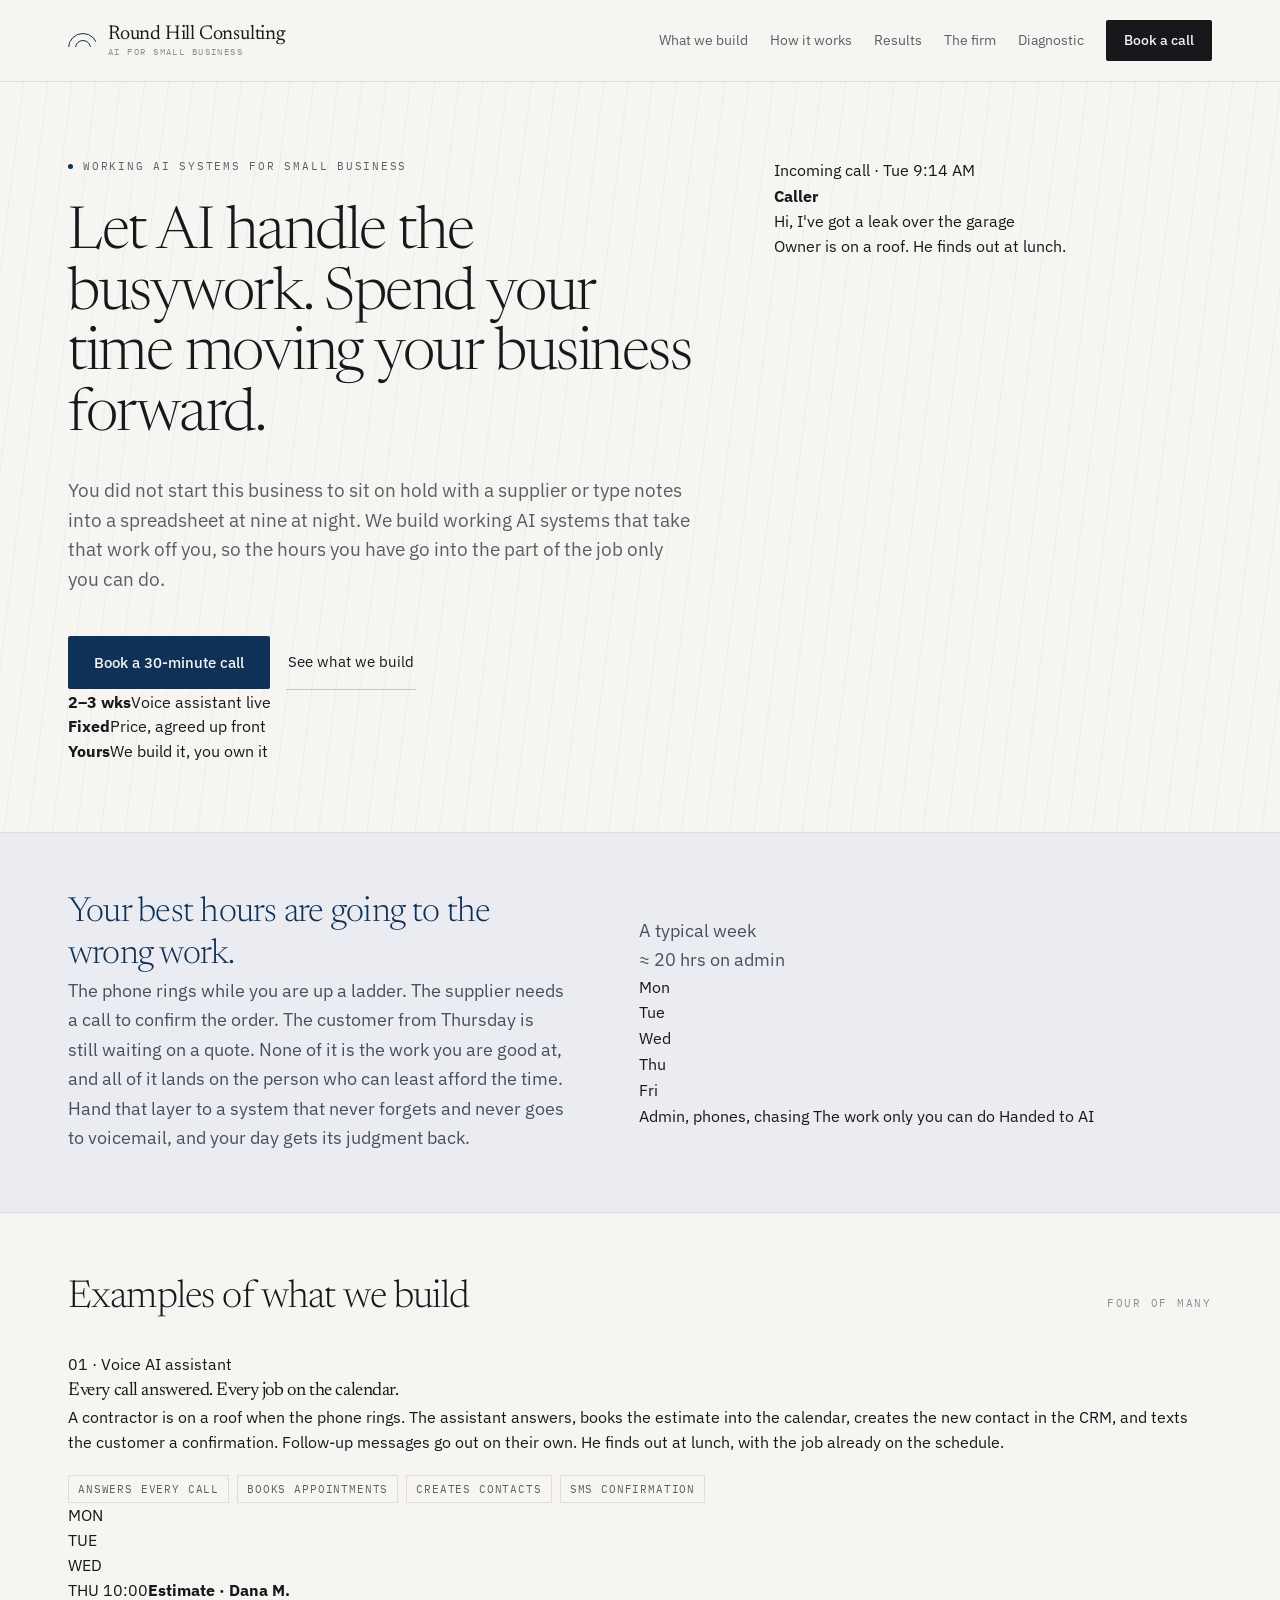
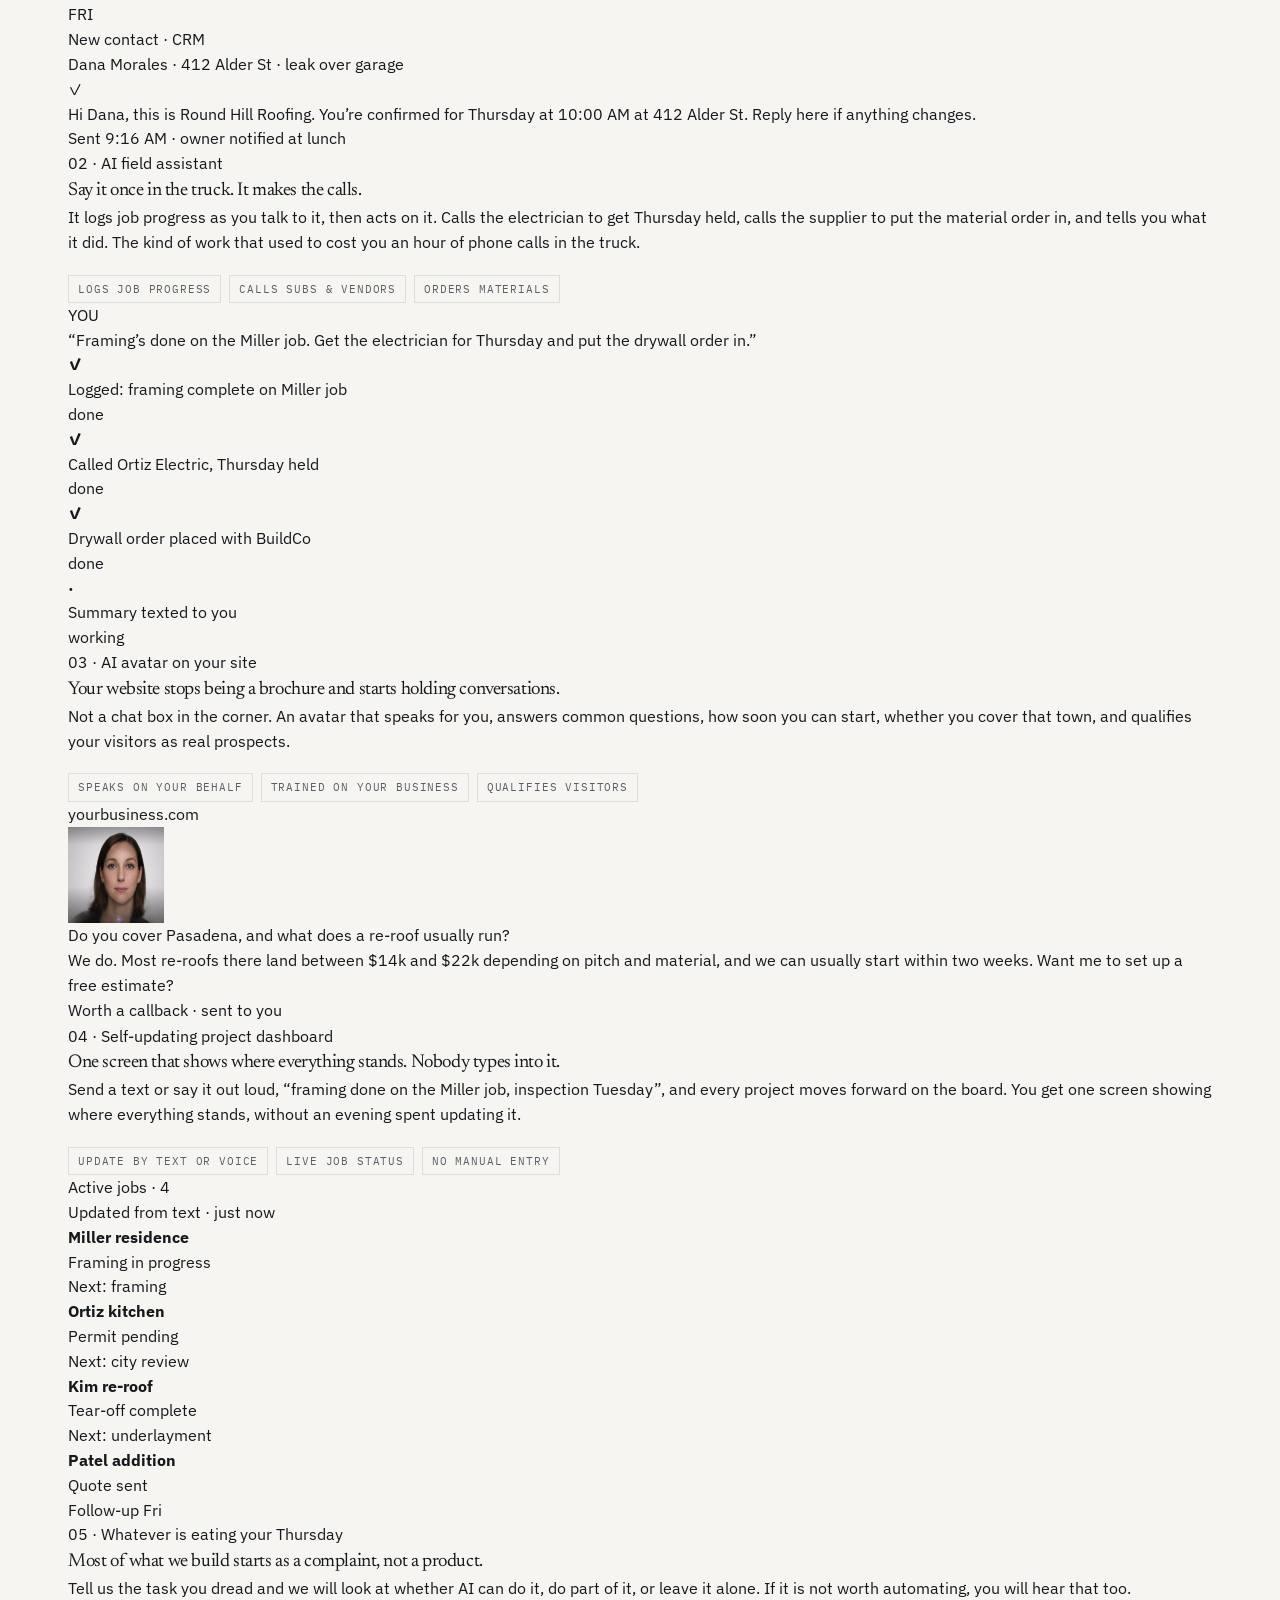
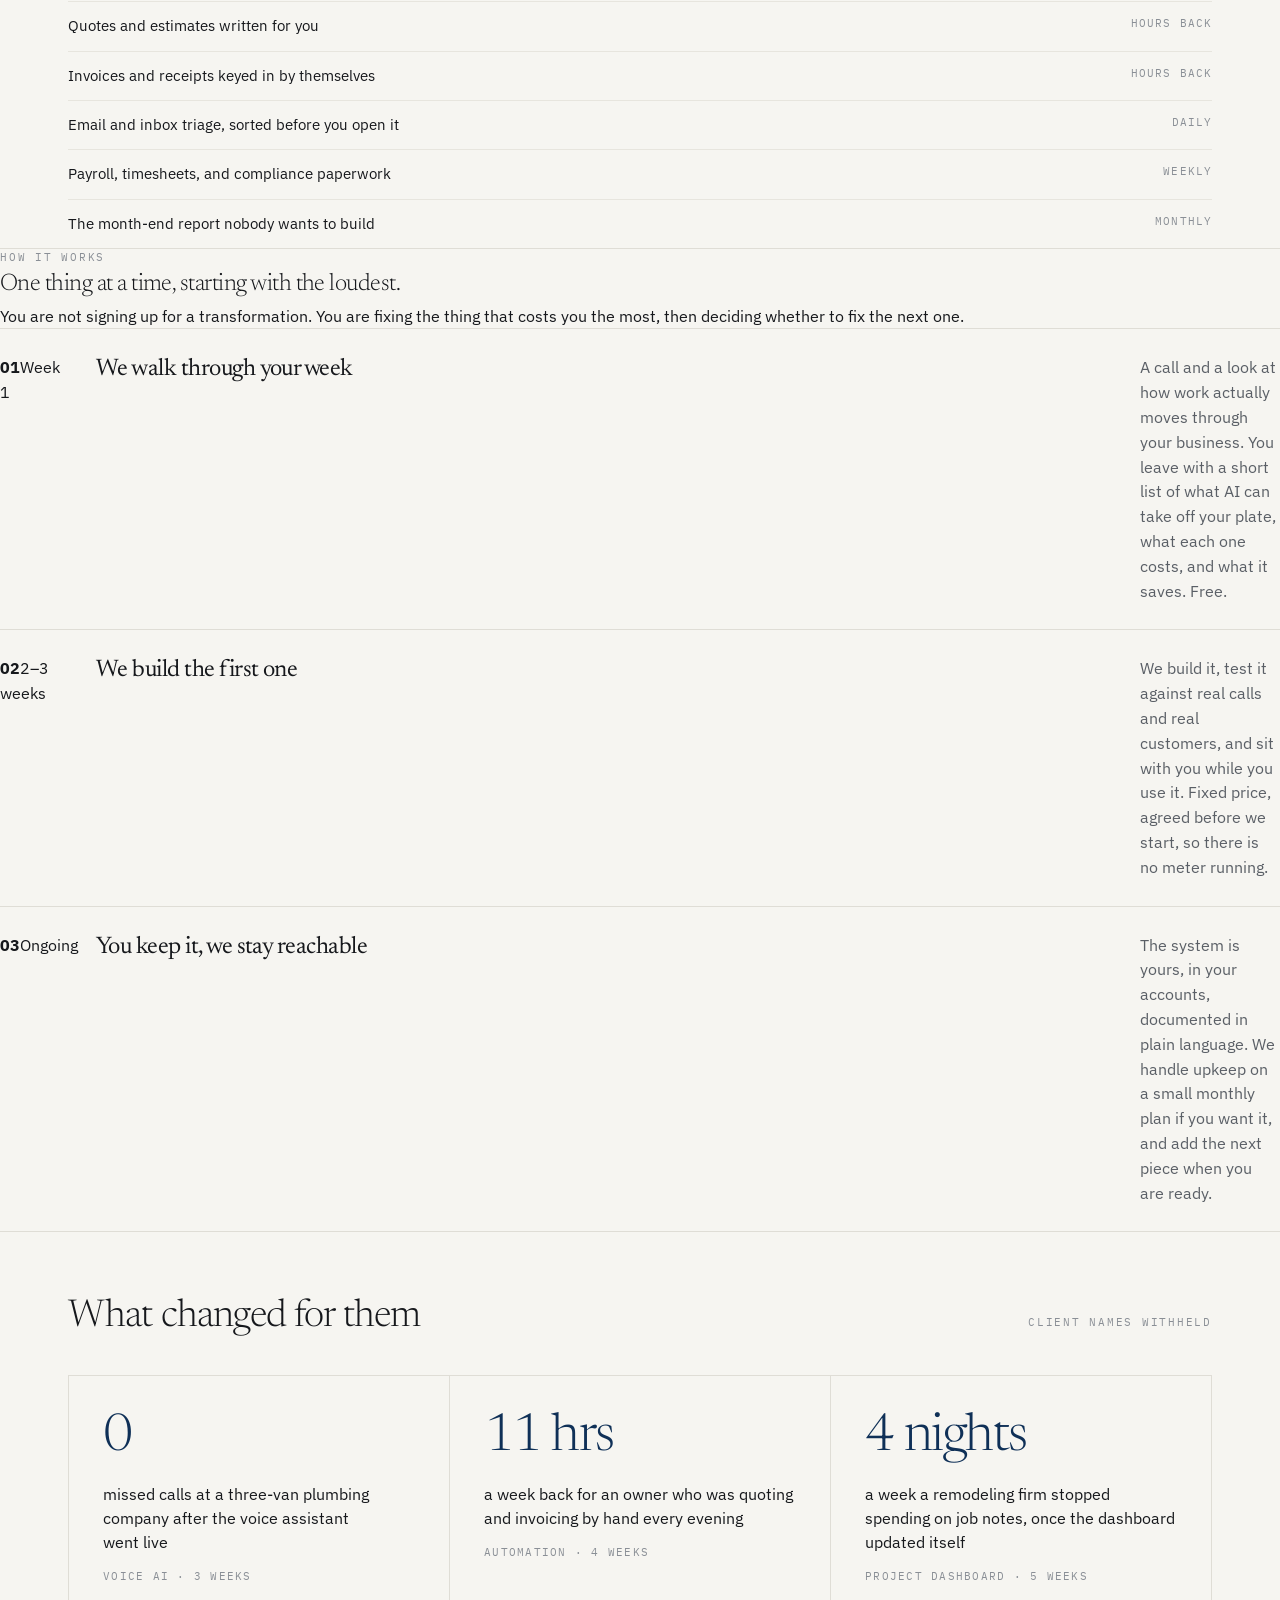
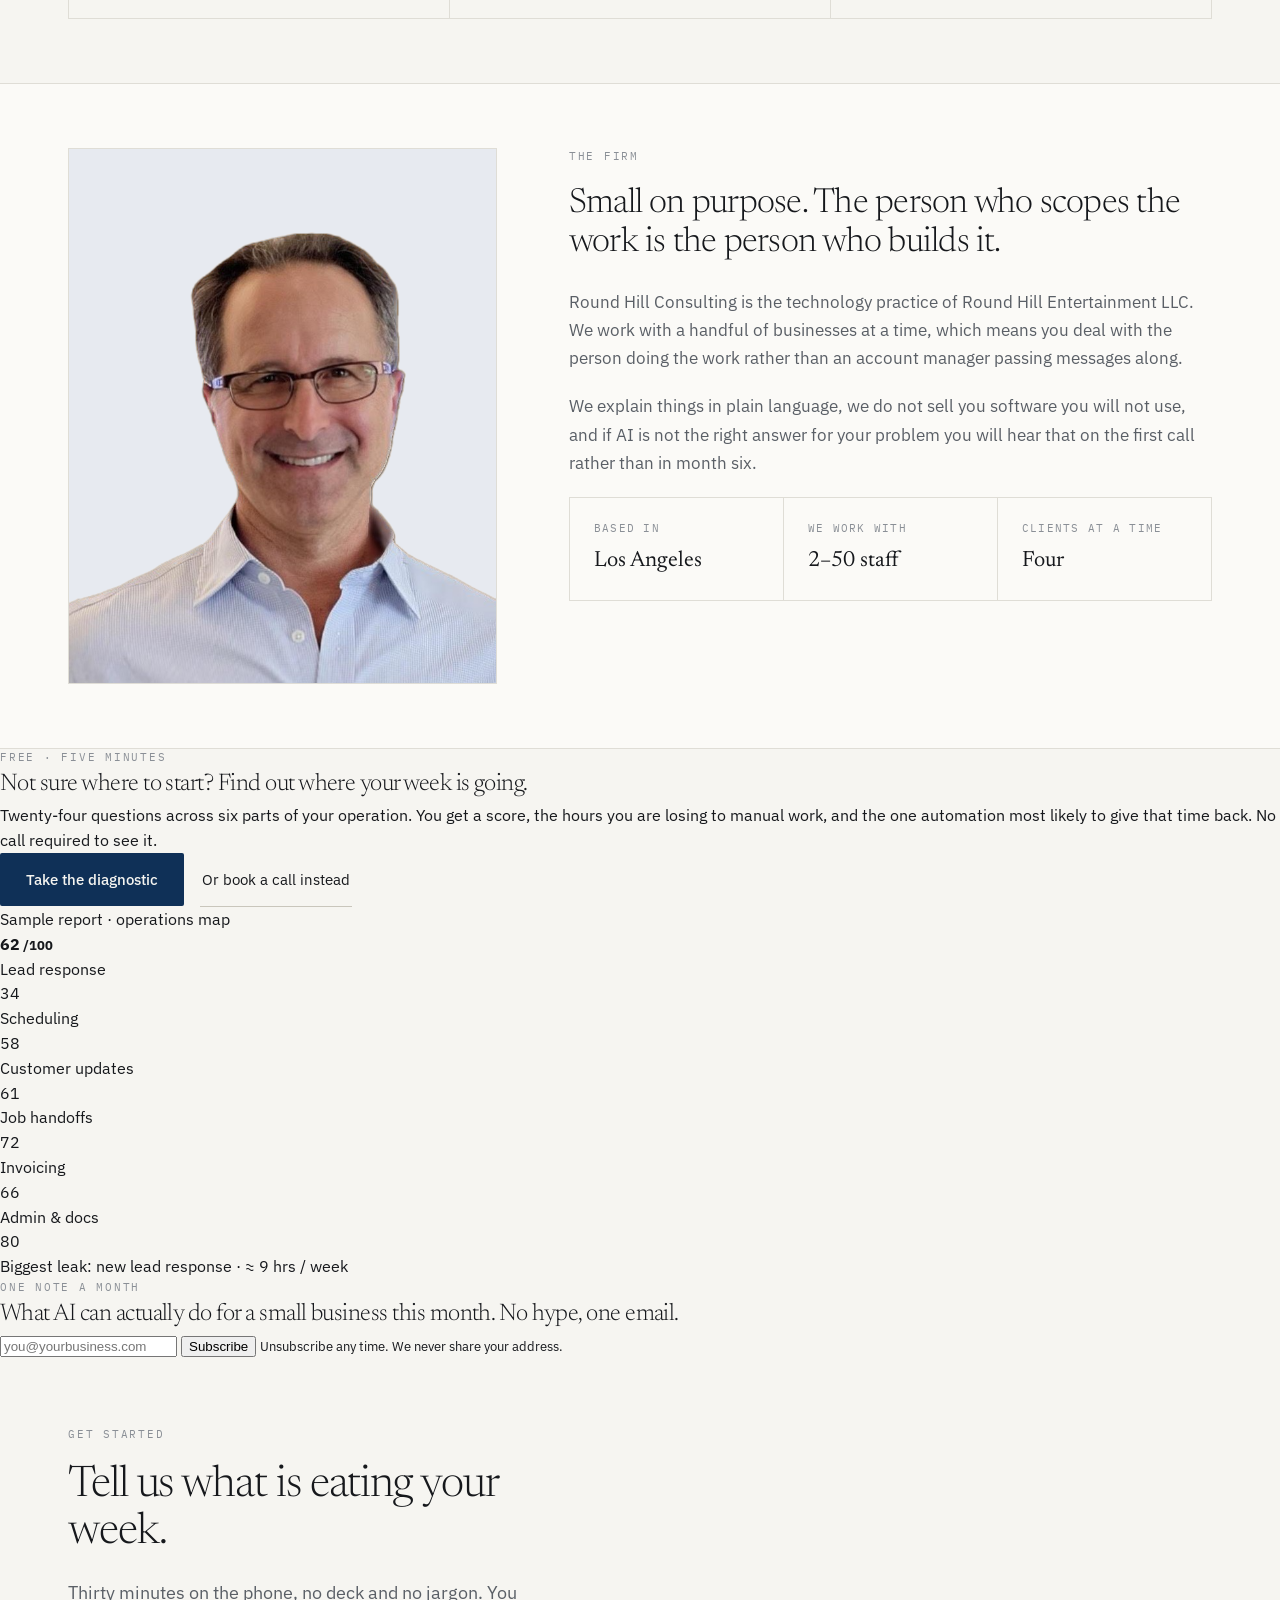
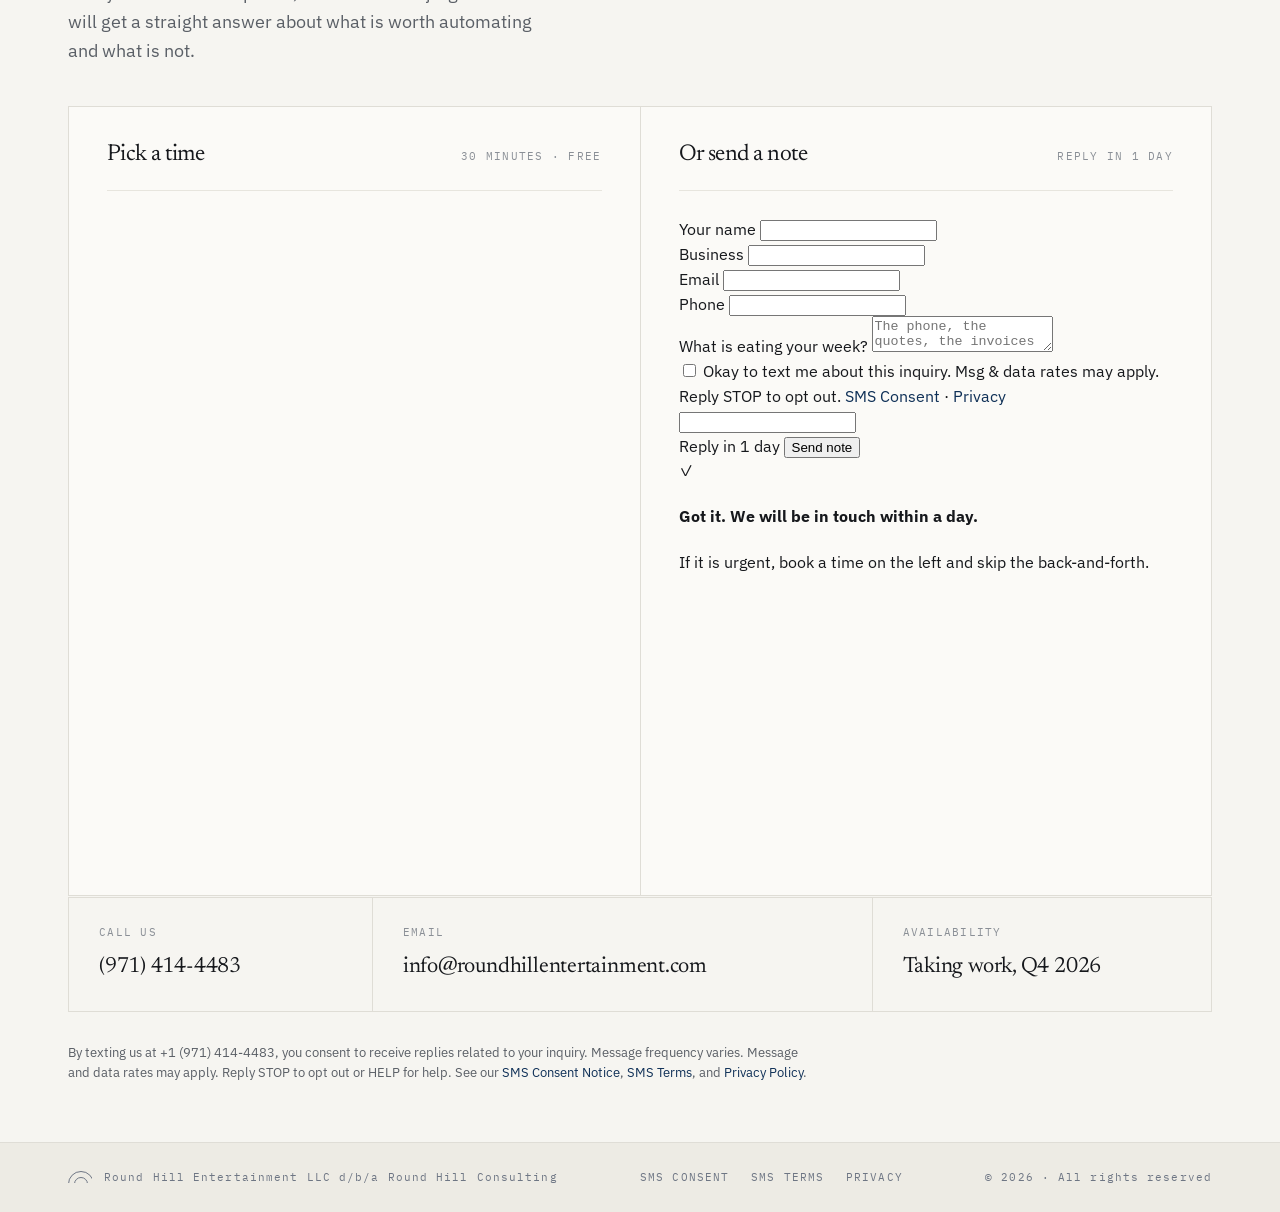
==== commit 88ab50b0: "Add files via upload" ====
--- a/index.html
+++ b/index.html
@@ -4,7 +4,7 @@
   <meta charset="utf-8">
   <meta name="viewport" content="width=device-width, initial-scale=1">
   <meta name="description" content="Round Hill Consulting builds voice AI assistants, field assistants, site avatars and automation for small businesses, so owners get their week back.">
-  <meta name="theme-color" content="#0F3057">
+  <meta name="theme-color" content="#0B2340">
   <title>Round Hill Consulting | AI for small business</title>
   <link rel="canonical" href="https://roundhillentertainment.com/">
   <link rel="preconnect" href="https://fonts.googleapis.com">
@@ -29,6 +29,7 @@
       <a href="#approach">How it works</a>
       <a href="#work">Results</a>
       <a href="#firm">The firm</a>
+      <a href="diagnostic/">Diagnostic</a>
       <a class="nav-cta" href="#contact">Book a call</a>
     </nav>
   </div>
@@ -36,32 +37,58 @@
 
 <main id="main">
 
-  <section class="hero">
+  <section class="on-navy hero">
+    <div class="dots" aria-hidden="true"></div>
+    <div class="glow tr" aria-hidden="true"></div>
     <div class="hero-inner">
       <div>
-        <p class="hero-flag"><span class="dot" aria-hidden="true"></span><span>Round Hill Consulting &middot; Technology &amp; innovation</span></p>
+        <p class="hero-flag"><span class="dot" aria-hidden="true"></span><span>Working AI systems for small business</span></p>
         <h1>Let AI handle the busywork. Spend your time moving your business forward.</h1>
         <p class="hero-lede">You did not start this business to sit on hold with a supplier or type notes into a spreadsheet at nine at night. We build working AI systems that take that work off you, so the hours you have go into the part of the job only you can do.</p>
         <div class="actions">
-          <a class="btn" href="#contact">Book a 30-minute call</a>
+          <a class="btn mint" href="#contact">Book a 30-minute call</a>
           <a class="link-under" href="#services">See what we build</a>
         </div>
-      </div>
-      <dl class="spec">
-        <p class="spec-title">What to expect</p>
-        <div class="spec-row"><dt>First call</dt><dd>30 minutes, free</dd></div>
-        <div class="spec-row"><dt>Voice assistant live</dt><dd>2&ndash;3 weeks</dd></div>
-        <div class="spec-row"><dt>Who runs it</dt><dd>We build it, you own it</dd></div>
-        <div class="spec-row"><dt>Best fit</dt><dd>2&ndash;50 employees</dd></div>
-        <p class="spec-note">You will never get a bill from us for a slide deck.</p>
-      </dl>
+        <div class="hero-facts">
+          <div><b>2&ndash;3 wks</b><span>Voice assistant live</span></div>
+          <div><b>Fixed</b><span>Price, agreed up front</span></div>
+          <div><b>Yours</b><span>We build it, you own it</span></div>
+        </div>
+      </div>
+
+      <div class="tx" aria-label="Example of the voice assistant handling a call">
+        <div class="tx-head">
+          <div class="tx-live"><i aria-hidden="true"></i><span id="txLabel">Incoming call &middot; Tue 9:14 AM</span></div>
+          <div class="wave" aria-hidden="true"><span></span><span></span><span></span><span></span><span></span></div>
+        </div>
+        <div class="tx-body" id="txBody" aria-live="off"></div>
+        <div class="tx-actions" id="txActions"></div>
+        <p class="tx-note" id="txNote">Owner is on a roof. He finds out at lunch.</p>
+      </div>
     </div>
   </section>
 
   <section class="band">
     <div class="band-inner">
-      <h2>Your best hours are going to the wrong work.</h2>
-      <p>The phone rings while you are up a ladder. The supplier needs a call to confirm the order. The customer from Thursday is still waiting on a quote. None of it is the work you are good at, and all of it lands on the person who can least afford the time. Hand that layer to a system that never forgets and never goes to voicemail, and your day gets its judgment back.</p>
+      <div class="reveal">
+        <h2>Your best hours are going to the wrong work.</h2>
+        <p>The phone rings while you are up a ladder. The supplier needs a call to confirm the order. The customer from Thursday is still waiting on a quote. None of it is the work you are good at, and all of it lands on the person who can least afford the time. Hand that layer to a system that never forgets and never goes to voicemail, and your day gets its judgment back.</p>
+      </div>
+      <div class="week reveal d1" id="week">
+        <div class="week-head"><p id="weekTitle">A typical week</p><p id="weekHours">&asymp; 20 hrs on admin</p></div>
+        <div class="week-cols">
+          <div class="week-col"><i class="adm"></i><i class="wrk"></i><i class="ai"></i><span>Mon</span></div>
+          <div class="week-col"><i class="adm"></i><i class="wrk"></i><i class="ai"></i><span>Tue</span></div>
+          <div class="week-col"><i class="adm"></i><i class="wrk"></i><i class="ai"></i><span>Wed</span></div>
+          <div class="week-col"><i class="adm"></i><i class="wrk"></i><i class="ai"></i><span>Thu</span></div>
+          <div class="week-col"><i class="adm"></i><i class="wrk"></i><i class="ai"></i><span>Fri</span></div>
+        </div>
+        <div class="week-legend">
+          <span><i style="background:#C9CDD6" aria-hidden="true"></i>Admin, phones, chasing</span>
+          <span><i style="background:#0F3057" aria-hidden="true"></i>The work only you can do</span>
+          <span><i style="background:#5EE6A8" aria-hidden="true"></i>Handed to AI</span>
+        </div>
+      </div>
     </div>
   </section>
 
@@ -69,115 +96,129 @@
     <div class="wrap">
       <div class="section-head">
         <h2 id="services-title">Examples of what we build</h2>
-        <p class="eyebrow">Five of many</p>
-      </div>
-    </div>
-    <div class="wrap pad-b">
-      <div class="grid-2">
-        <article class="card">
-          <p class="card-num">01</p>
-          <h3>Voice AI assistant</h3>
+        <p class="eyebrow">Four of many</p>
+      </div>
+
+      <article class="svc">
+        <div class="svc-text reveal">
+          <p class="svc-num">01 &middot; Voice AI assistant</p>
+          <h3>Every call answered. Every job on the calendar.</h3>
           <p>A contractor is on a roof when the phone rings. The assistant answers, books the estimate into the calendar, creates the new contact in the CRM, and texts the customer a confirmation. Follow-up messages go out on their own. He finds out at lunch, with the job already on the schedule.</p>
-          <div class="tags"><span class="tag">Answers every call</span><span class="tag">Books appointments</span><span class="tag">Creates contacts</span><span class="tag">SMS confirmation &amp; follow-up</span></div>
-        </article>
-        <article class="card">
-          <p class="card-num">02</p>
-          <h3>AI field assistant</h3>
+          <div class="tags"><span class="tag">Answers every call</span><span class="tag">Books appointments</span><span class="tag">Creates contacts</span><span class="tag">SMS confirmation</span></div>
+        </div>
+        <div class="shot reveal d1" aria-hidden="true">
+          <div class="cal"><div>MON</div><div>TUE</div><div>WED</div><div class="on">THU 10:00<b>Estimate &middot; Dana M.</b></div><div>FRI</div></div>
+          <div class="crm"><div><p class="lbl">New contact &middot; CRM</p><p>Dana Morales &middot; 412 Alder St &middot; leak over garage</p></div><span class="ok">&#10003;</span></div>
+          <div class="sms"><div>Hi Dana, this is Round Hill Roofing. You&rsquo;re confirmed for Thursday at 10:00 AM at 412 Alder St. Reply here if anything changes.</div></div>
+          <p class="dimlbl">Sent 9:16 AM &middot; owner notified at lunch</p>
+        </div>
+      </article>
+
+      <article class="svc flip">
+        <div class="svc-text reveal">
+          <p class="svc-num">02 &middot; AI field assistant</p>
+          <h3>Say it once in the truck. It makes the calls.</h3>
           <p>It logs job progress as you talk to it, then acts on it. Calls the electrician to get Thursday held, calls the supplier to put the material order in, and tells you what it did. The kind of work that used to cost you an hour of phone calls in the truck.</p>
           <div class="tags"><span class="tag">Logs job progress</span><span class="tag">Calls subs &amp; vendors</span><span class="tag">Orders materials</span></div>
-        </article>
-        <article class="card">
-          <p class="card-num">03</p>
-          <h3>An AI avatar on your site</h3>
-          <p>Not a chat box in the corner. An avatar that speaks for you &mdash; answers what you charge, how soon you can start, whether you cover that town &mdash; and hands you the visitors worth a callback. The website stops being a brochure and starts holding conversations.</p>
+        </div>
+        <div class="shot reveal d1" aria-hidden="true">
+          <div class="memo">
+            <span class="you">YOU</span>
+            <div class="bubble"><div class="wave"><span></span><span></span><span></span><span></span><span></span><span></span><span></span><span></span></div>&ldquo;Framing&rsquo;s done on the Miller job. Get the electrician for Thursday and put the drywall order in.&rdquo;</div>
+          </div>
+          <div class="tasks">
+            <div class="task"><b>&#9675;</b><p>Logged: framing complete on Miller job</p><span>queued</span></div>
+            <div class="task"><b>&#9675;</b><p>Called Ortiz Electric, Thursday held</p><span>queued</span></div>
+            <div class="task"><b>&#9675;</b><p>Drywall order placed with BuildCo</p><span>queued</span></div>
+            <div class="task"><b>&#9675;</b><p>Summary texted to you</p><span>queued</span></div>
+          </div>
+        </div>
+      </article>
+
+      <article class="svc">
+        <div class="svc-text reveal">
+          <p class="svc-num">03 &middot; AI avatar on your site</p>
+          <h3>Your website stops being a brochure and starts holding conversations.</h3>
+          <p>Not a chat box in the corner. An avatar that speaks for you, answers common questions, how soon you can start, whether you cover that town, and qualifies your visitors as real prospects.</p>
           <div class="tags"><span class="tag">Speaks on your behalf</span><span class="tag">Trained on your business</span><span class="tag">Qualifies visitors</span></div>
-        </article>
-        <article class="card">
-          <p class="card-num">04</p>
-          <h3>A project dashboard that updates itself</h3>
-          <p>Send a text or say it out loud &mdash; &ldquo;framing done on the Miller job, inspection Tuesday&rdquo; &mdash; and every project moves forward on the board. You get one screen showing where everything stands, without an evening spent updating it.</p>
+        </div>
+        <div class="browser reveal d1">
+          <div class="browser-bar" aria-hidden="true"><i></i><i></i><i></i><span>yourbusiness.com</span></div>
+          <div class="avatar-row">
+            <div class="avatar"><i aria-hidden="true"></i><i aria-hidden="true"></i><i aria-hidden="true"></i><img src="assets/avatar-anita.gif" alt="AI avatar speaking on behalf of the business" width="96" height="96"></div>
+            <div class="convo">
+              <div class="q">Do you cover Pasadena, and what does a re-roof usually run?</div>
+              <div class="a">We do. Most re-roofs there land between $14k and $22k depending on pitch and material, and we can usually start within two weeks. Want me to set up a free estimate?</div>
+              <span class="flag"><i aria-hidden="true"></i>Worth a callback &middot; sent to you</span>
+            </div>
+          </div>
+        </div>
+      </article>
+
+      <article class="svc flip">
+        <div class="svc-text reveal">
+          <p class="svc-num">04 &middot; Self-updating project dashboard</p>
+          <h3>One screen that shows where everything stands. Nobody types into it.</h3>
+          <p>Send a text or say it out loud, &ldquo;framing done on the Miller job, inspection Tuesday&rdquo;, and every project moves forward on the board. You get one screen showing where everything stands, without an evening spent updating it.</p>
           <div class="tags"><span class="tag">Update by text or voice</span><span class="tag">Live job status</span><span class="tag">No manual entry</span></div>
-        </article>
-        <article class="card card-wide">
-          <div>
-            <p class="card-num">05</p>
-            <h3>Whatever is eating your Thursday</h3>
-            <p>Most of what we build starts as a complaint, not a product. Tell us the task you dread and we will look at whether AI can do it, do part of it, or leave it alone. If it is not worth automating, you will hear that too.</p>
-          </div>
-          <div class="list-rows">
-            <div class="list-row"><span>Quotes and estimates written for you</span><span>Hours back</span></div>
-            <div class="list-row"><span>Invoices and receipts keyed in by themselves</span><span>Hours back</span></div>
-            <div class="list-row"><span>Email and inbox triage, sorted before you open it</span><span>Daily</span></div>
-            <div class="list-row"><span>Payroll, timesheets, and compliance paperwork</span><span>Weekly</span></div>
-            <div class="list-row"><span>The month-end report nobody wants to build</span><span>Monthly</span></div>
-          </div>
-        </article>
-      </div>
-    </div>
-  </section>
-
-  <section class="section alt" id="approach" aria-labelledby="approach-title">
-    <div class="wrap">
-      <div class="split">
+        </div>
+        <div class="shot reveal d1" aria-hidden="true">
+          <div class="dash-head"><p class="lbl">Active jobs &middot; 4</p><p class="stamp" id="dashStamp">Updated from text &middot; just now</p></div>
+          <div class="tiles-grid">
+            <div class="jtile"><b>Miller residence</b><div class="bar"><i style="width:40%"></i></div><p class="stage">Framing in progress</p><p class="next">Next: framing</p></div>
+            <div class="jtile"><b>Ortiz kitchen</b><div class="bar"><i style="width:15%"></i></div><p class="stage">Permit pending</p><p class="next">Next: city review</p></div>
+            <div class="jtile"><b>Kim re-roof</b><div class="bar"><i style="width:60%"></i></div><p class="stage">Tear-off complete</p><p class="next">Next: underlayment</p></div>
+            <div class="jtile"><b>Patel addition</b><div class="bar"><i style="width:5%"></i></div><p class="stage">Quote sent</p><p class="next">Follow-up Fri</p></div>
+          </div>
+        </div>
+      </article>
+
+      <article class="svc last">
+        <div class="svc-text reveal">
+          <p class="svc-num">05 &middot; Whatever is eating your Thursday</p>
+          <h3>Most of what we build starts as a complaint, not a product.</h3>
+          <p>Tell us the task you dread and we will look at whether AI can do it, do part of it, or leave it alone. If it is not worth automating, you will hear that too.</p>
+        </div>
+        <div class="list-rows reveal d1">
+          <div class="list-row"><span>Quotes and estimates written for you</span><span>Hours back</span></div>
+          <div class="list-row"><span>Invoices and receipts keyed in by themselves</span><span>Hours back</span></div>
+          <div class="list-row"><span>Email and inbox triage, sorted before you open it</span><span>Daily</span></div>
+          <div class="list-row"><span>Payroll, timesheets, and compliance paperwork</span><span>Weekly</span></div>
+          <div class="list-row"><span>The month-end report nobody wants to build</span><span>Monthly</span></div>
+        </div>
+      </article>
+    </div>
+  </section>
+
+  <section class="on-navy" id="approach" aria-labelledby="approach-title">
+    <div class="approach-inner">
+      <div class="approach-head">
         <div>
           <p class="eyebrow">How it works</p>
-          <h2 id="approach-title">One thing at a time, starting with the loudest.</h2>
-          <p class="split-lede">You are not signing up for a transformation. You are fixing the thing that costs you the most, then deciding whether to fix the next one.</p>
-        </div>
-        <ol class="steps">
-          <li>
-            <span class="step-num">01</span>
-            <div>
-              <h3>We walk through your week</h3>
-              <p>A call and a look at how work actually moves through your business. You leave with a short list of what AI can take off your plate, what each one costs, and what it saves. Free.</p>
-            </div>
-            <span class="step-when">Week 1</span>
-          </li>
-          <li>
-            <span class="step-num">02</span>
-            <div>
-              <h3>We build the first one</h3>
-              <p>We build it, test it against real calls and real customers, and sit with you while you use it. Fixed price, agreed before we start, so there is no meter running.</p>
-            </div>
-            <span class="step-when">2&ndash;3 weeks</span>
-          </li>
-          <li>
-            <span class="step-num">03</span>
-            <div>
-              <h3>You keep it, we stay reachable</h3>
-              <p>The system is yours, in your accounts, documented in plain language. We handle upkeep on a small monthly plan if you want it, and add the next piece when you are ready.</p>
-            </div>
-            <span class="step-when">Ongoing</span>
-          </li>
-        </ol>
-      </div>
+          <h2 class="h2" id="approach-title">One thing at a time, starting with the loudest.</h2>
+        </div>
+        <p>You are not signing up for a transformation. You are fixing the thing that costs you the most, then deciding whether to fix the next one.</p>
+      </div>
+      <ol class="steps">
+        <li class="reveal"><div class="step-top"><b>01</b><span>Week 1</span></div><h3>We walk through your week</h3><p>A call and a look at how work actually moves through your business. You leave with a short list of what AI can take off your plate, what each one costs, and what it saves. Free.</p></li>
+        <li class="reveal d1"><div class="step-top"><b>02</b><span>2&ndash;3 weeks</span></div><h3>We build the first one</h3><p>We build it, test it against real calls and real customers, and sit with you while you use it. Fixed price, agreed before we start, so there is no meter running.</p></li>
+        <li class="reveal d2"><div class="step-top"><b>03</b><span>Ongoing</span></div><h3>You keep it, we stay reachable</h3><p>The system is yours, in your accounts, documented in plain language. We handle upkeep on a small monthly plan if you want it, and add the next piece when you are ready.</p></li>
+      </ol>
     </div>
   </section>
 
   <section class="section" id="work" aria-labelledby="work-title">
     <div class="wrap">
-      <div class="section-head">
+      <div class="section-head" style="padding-bottom:36px">
         <h2 id="work-title">What changed for them</h2>
         <p class="eyebrow">Client names withheld</p>
       </div>
     </div>
     <div class="wrap pad-b">
-      <div class="grid-3">
-        <div class="metric">
-          <p class="metric-fig">0</p>
-          <p>missed calls at a three-van plumbing company after the voice assistant went live</p>
-          <p class="mono">Voice AI &middot; 3 weeks</p>
-        </div>
-        <div class="metric">
-          <p class="metric-fig">11 hrs</p>
-          <p>a week back for an owner who was quoting and invoicing by hand every evening</p>
-          <p class="mono">Automation &middot; 4 weeks</p>
-        </div>
-        <div class="metric">
-          <p class="metric-fig">4 nights</p>
-          <p>a week a remodeling firm stopped spending on job notes, once the dashboard updated itself</p>
-          <p class="mono">Project dashboard &middot; 5 weeks</p>
-        </div>
+      <div class="grid-3" id="metrics">
+        <div class="metric"><p class="metric-fig"><span data-count="0">0</span></p><p>missed calls at a three-van plumbing company after the voice assistant went live</p><p class="mono">Voice AI &middot; 3 weeks</p></div>
+        <div class="metric"><p class="metric-fig"><span data-count="11">0</span> hrs</p><p>a week back for an owner who was quoting and invoicing by hand every evening</p><p class="mono">Automation &middot; 4 weeks</p></div>
+        <div class="metric"><p class="metric-fig"><span data-count="4">0</span> nights</p><p>a week a remodeling firm stopped spending on job notes, once the dashboard updated itself</p><p class="mono">Project dashboard &middot; 5 weeks</p></div>
       </div>
     </div>
   </section>
@@ -185,8 +226,8 @@
   <section class="section alt" id="firm" aria-labelledby="firm-title">
     <div class="wrap">
       <div class="firm">
-        <div class="portrait"><img src="assets/founder-portrait.png" alt="Founder, Round Hill Consulting" width="789" height="821"></div>
-        <div>
+        <div class="portrait reveal"><img src="assets/founder-portrait.png" alt="Founder, Round Hill Consulting" width="789" height="821"></div>
+        <div class="reveal d1">
           <p class="eyebrow">The firm</p>
           <h2 id="firm-title">Small on purpose. The person who scopes the work is the person who builds it.</h2>
           <p>Round Hill Consulting is the technology practice of Round Hill Entertainment LLC. We work with a handful of businesses at a time, which means you deal with the person doing the work rather than an account manager passing messages along.</p>
@@ -201,6 +242,46 @@
     </div>
   </section>
 
+  <section class="on-navy deep" id="diagnostic" aria-labelledby="dx-promo-t">
+    <div class="glow bl" aria-hidden="true"></div>
+    <div class="promo-inner">
+      <div class="reveal">
+        <p class="eyebrow">Free &middot; five minutes</p>
+        <h2 class="h2" id="dx-promo-t">Not sure where to start? Find out where your week is going.</h2>
+        <p>Twenty-four questions across six parts of your operation. You get a score, the hours you are losing to manual work, and the one automation most likely to give that time back. No call required to see it.</p>
+        <div class="actions">
+          <a class="btn mint" href="diagnostic/">Take the diagnostic</a>
+          <a class="link-under" href="#contact">Or book a call instead</a>
+        </div>
+      </div>
+      <div class="report reveal d1" aria-hidden="true">
+        <div class="report-head"><p class="lbl">Sample report &middot; operations map</p><b>62<small> /100</small></b></div>
+        <div class="area"><p>Lead response</p><div class="trk"><i class="lo" style="--w:34%"></i></div><span>34</span></div>
+        <div class="area"><p>Scheduling</p><div class="trk"><i class="mid" style="--w:58%"></i></div><span>58</span></div>
+        <div class="area"><p>Customer updates</p><div class="trk"><i class="mid" style="--w:61%"></i></div><span>61</span></div>
+        <div class="area"><p>Job handoffs</p><div class="trk"><i class="hi" style="--w:72%"></i></div><span>72</span></div>
+        <div class="area"><p>Invoicing</p><div class="trk"><i class="mid" style="--w:66%"></i></div><span>66</span></div>
+        <div class="area"><p>Admin &amp; docs</p><div class="trk"><i class="hi" style="--w:80%"></i></div><span>80</span></div>
+        <p class="report-foot">Biggest leak: new lead response &middot; &asymp; 9 hrs / week</p>
+      </div>
+    </div>
+  </section>
+
+  <section class="news" aria-labelledby="news-title">
+    <div class="news-inner">
+      <div>
+        <p class="eyebrow">One note a month</p>
+        <h2 id="news-title">What AI can actually do for a small business this month. No hype, one email.</h2>
+      </div>
+      <!-- Set action="" to your email/list provider endpoint; without it the button just confirms locally. -->
+      <form id="newsForm" method="post">
+        <input type="email" name="email" required placeholder="you@yourbusiness.com" aria-label="Email address" autocomplete="email">
+        <button type="submit">Subscribe</button>
+        <small>Unsubscribe any time. We never share your address.</small>
+      </form>
+    </div>
+  </section>
+
   <section id="contact" aria-labelledby="contact-title">
     <div class="wrap">
       <div class="contact-head">
@@ -217,11 +298,11 @@
             <p class="mono">30 minutes &middot; free</p>
           </div>
           <div class="booking-slot">
-            <iframe
-            src="https://api.leadconnectorhq.com/widget/booking/9N9iA9ofsY9cruMr47jI"
-            title="Book a 30-minute call with Round Hill Consulting"
-            allow="payment"
-            style="width:100%;height:700px;border:none;display:block;background:#FBFAF7"></iframe>
+            <div class="calendly-inline-widget"
+              data-url="https://calendly.com/andrew-projectfutureself/round-hill-consulting-30-min?hide_gdpr_banner=1&amp;background_color=fbfaf7&amp;text_color=16181c&amp;primary_color=0f3057&amp;hide_event_type_details=1"
+              style="min-width:280px;height:640px"></div>
+            <script src="https://assets.calendly.com/assets/external/widget.js" async></script>
+            <noscript><a href="https://calendly.com/andrew-projectfutureself/round-hill-consulting-30-min">Book a 30-minute call</a></noscript>
           </div>
         </div>
         <div class="panel">
@@ -229,8 +310,47 @@
             <h3>Or send a note</h3>
             <p class="mono">Reply in 1 day</p>
           </div>
-          <div class="widget-slot">
-            <script src="https://widgets.leadconnectorhq.com/loader.js" data-resources-url="https://widgets.leadconnectorhq.com/chat-widget/loader.js" data-widget-id="6a91ad439f17bc64b3dfc863"></script>
+          <form class="rh-note" id="rhNote" action="https://formspree.io/f/mqppwbzp" method="POST" novalidate>
+            <div class="row">
+              <div class="f">
+                <label for="rnName">Your name</label>
+                <input id="rnName" name="name" type="text" autocomplete="name" required>
+              </div>
+              <div class="f">
+                <label for="rnBiz">Business</label>
+                <input id="rnBiz" name="business" type="text" autocomplete="organization" required>
+              </div>
+            </div>
+            <div class="row">
+              <div class="f">
+                <label for="rnEmail">Email</label>
+                <input id="rnEmail" name="email" type="email" autocomplete="email" required>
+              </div>
+              <div class="f">
+                <label for="rnPhone">Phone</label>
+                <input id="rnPhone" name="phone" type="tel" autocomplete="tel" required>
+              </div>
+            </div>
+            <div class="f">
+              <label for="rnTask">What is eating your week?</label>
+              <textarea id="rnTask" name="message" required placeholder="The phone, the quotes, the invoices at nine at night. Tell us the task you dread."></textarea>
+            </div>
+            <label class="consent">
+              <input type="checkbox" name="sms_consent" value="yes">
+              <span>Okay to text me about this inquiry. Msg &amp; data rates may apply. Reply STOP to opt out. <a href="sms-consent/index.html">SMS Consent</a> · <a href="privacy/index.html">Privacy</a></span>
+            </label>
+            <input type="hidden" name="_subject" value="New note from roundhillentertainment.com">
+            <input type="text" name="_gotcha" class="hp" tabindex="-1" autocomplete="off" aria-hidden="true">
+            <p class="err" id="rnErr" role="alert"></p>
+            <div class="foot">
+              <span class="note">Reply in 1 day</span>
+              <button type="submit" id="rnBtn">Send note</button>
+            </div>
+          </form>
+          <div class="rh-done" id="rhDone" role="status" aria-live="polite">
+            <div class="tick" aria-hidden="true">✓</div>
+            <h4>Got it. We will be in touch within a day.</h4>
+            <p>If it is urgent, book a time on the left and skip the back-and-forth.</p>
           </div>
         </div>
       </div>
@@ -239,9 +359,9 @@
           <p class="mono">Call us</p>
           <p class="tile-val nowrap">(971) 414-4483</p>
         </a>
-        <a class="tile" href="mailto:hello@roundhillentertainment.com">
+        <a class="tile" href="mailto:info@roundhillentertainment.com">
           <p class="mono">Email</p>
-          <p class="tile-val">hello@roundhillentertainment.com</p>
+          <p class="tile-val">info@roundhillentertainment.com</p>
         </a>
         <div class="tile">
           <p class="mono">Availability</p>
@@ -268,5 +388,6 @@
     <span class="footer-legal">&copy; 2026 &middot; All rights reserved</span>
   </div>
 </footer>
+<script src="assets/home.js"></script>
 </body>
 </html>
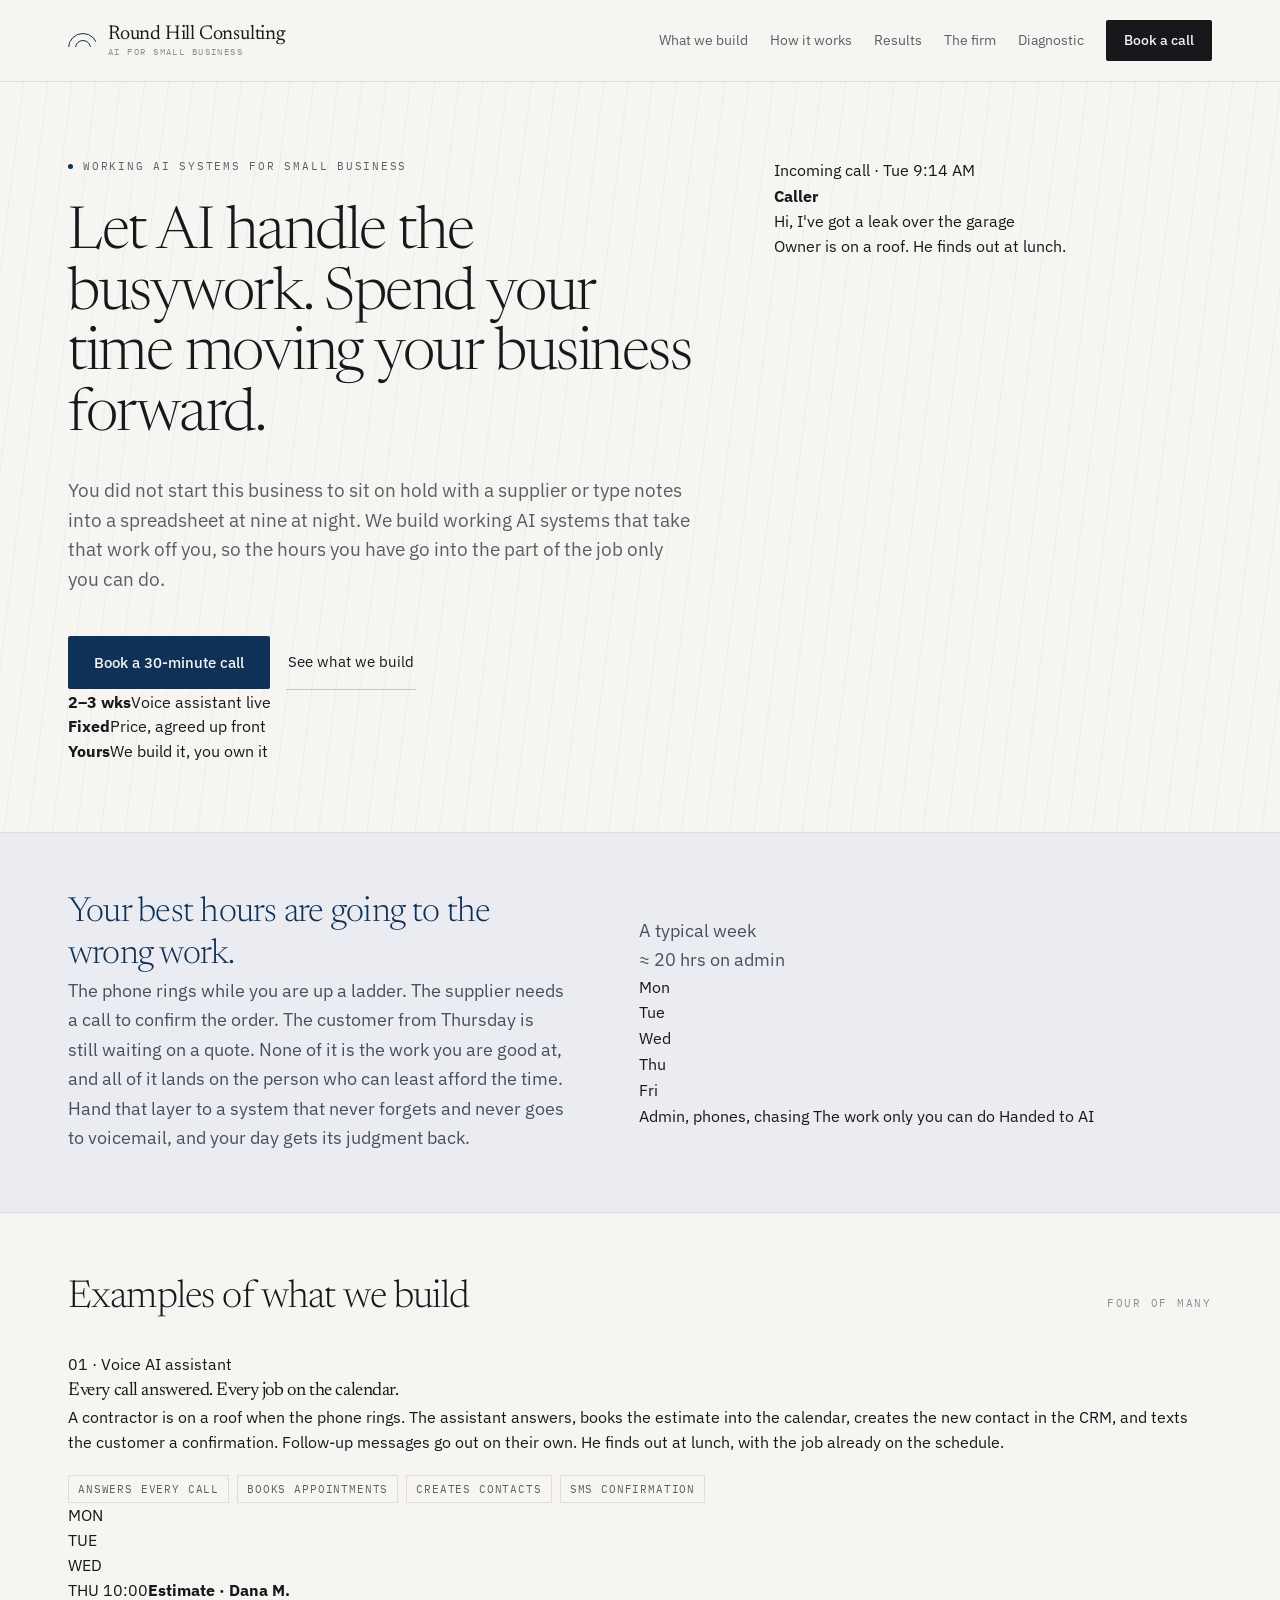
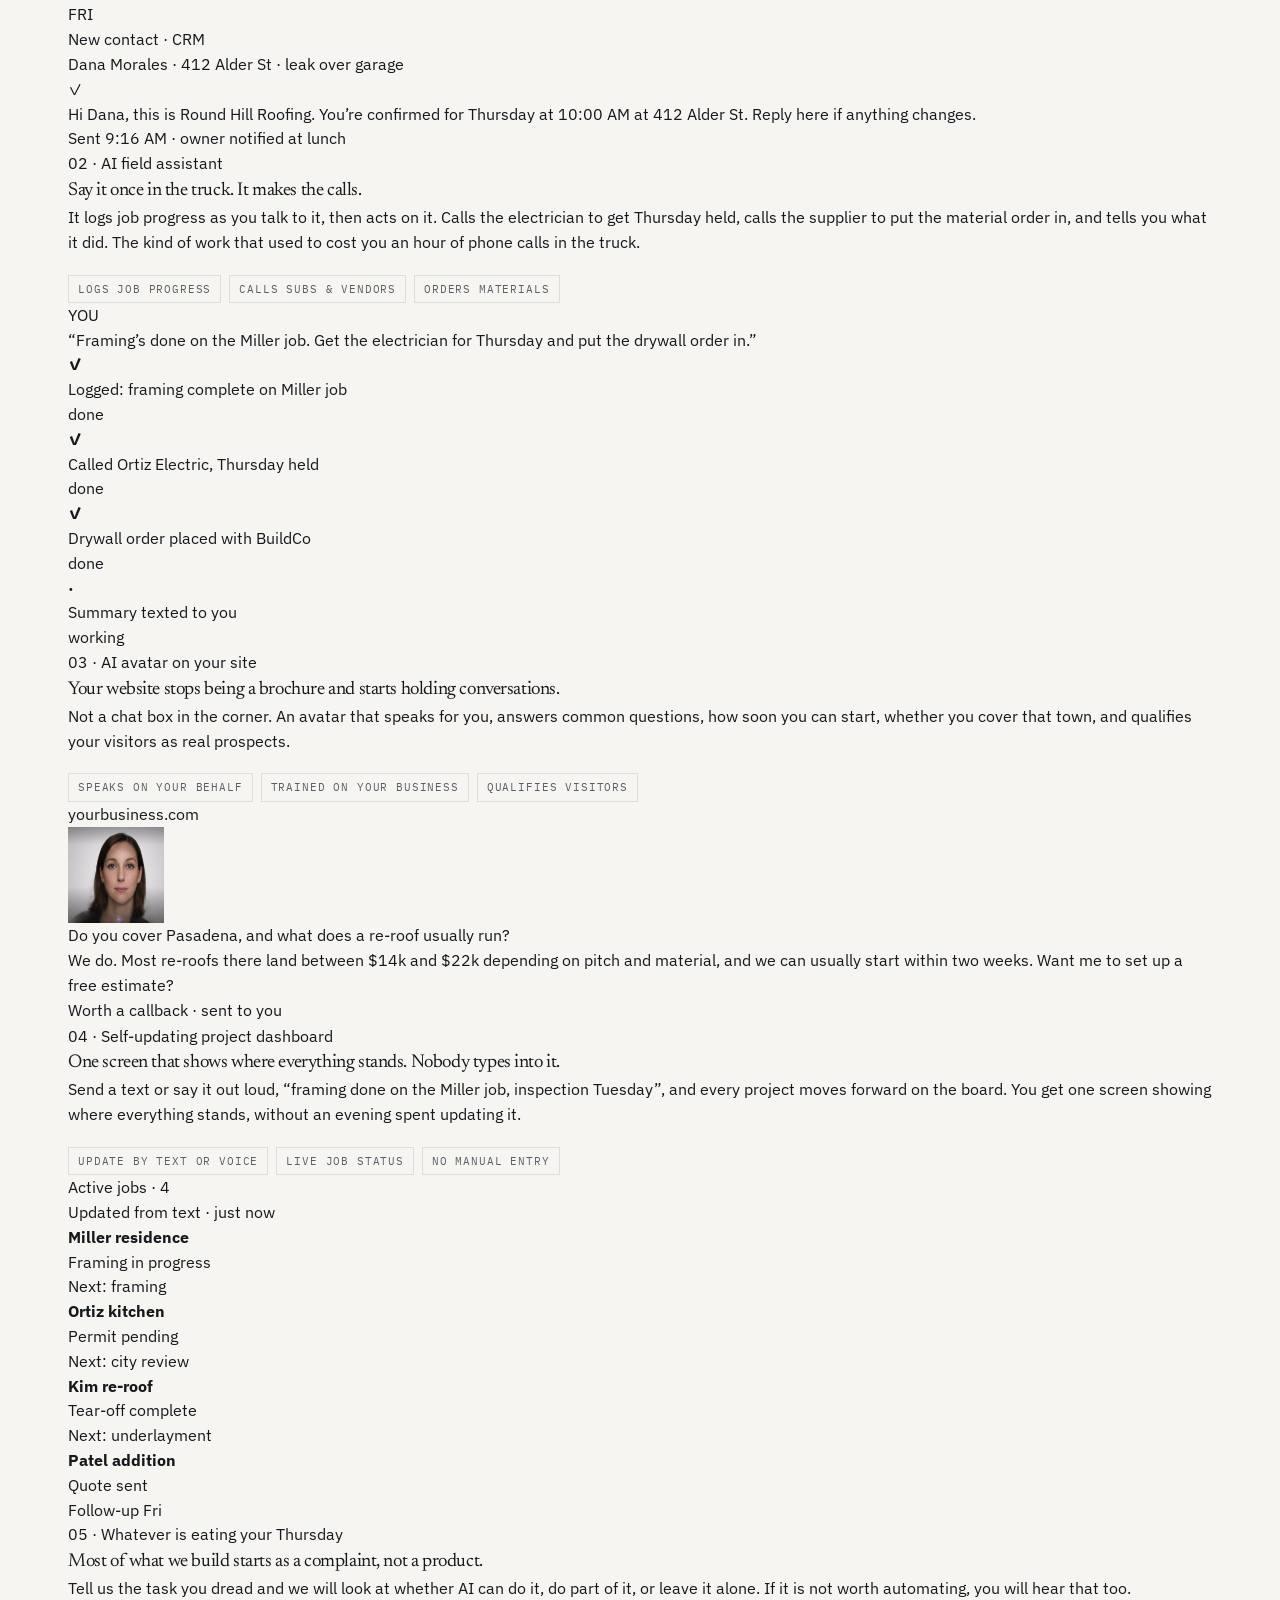
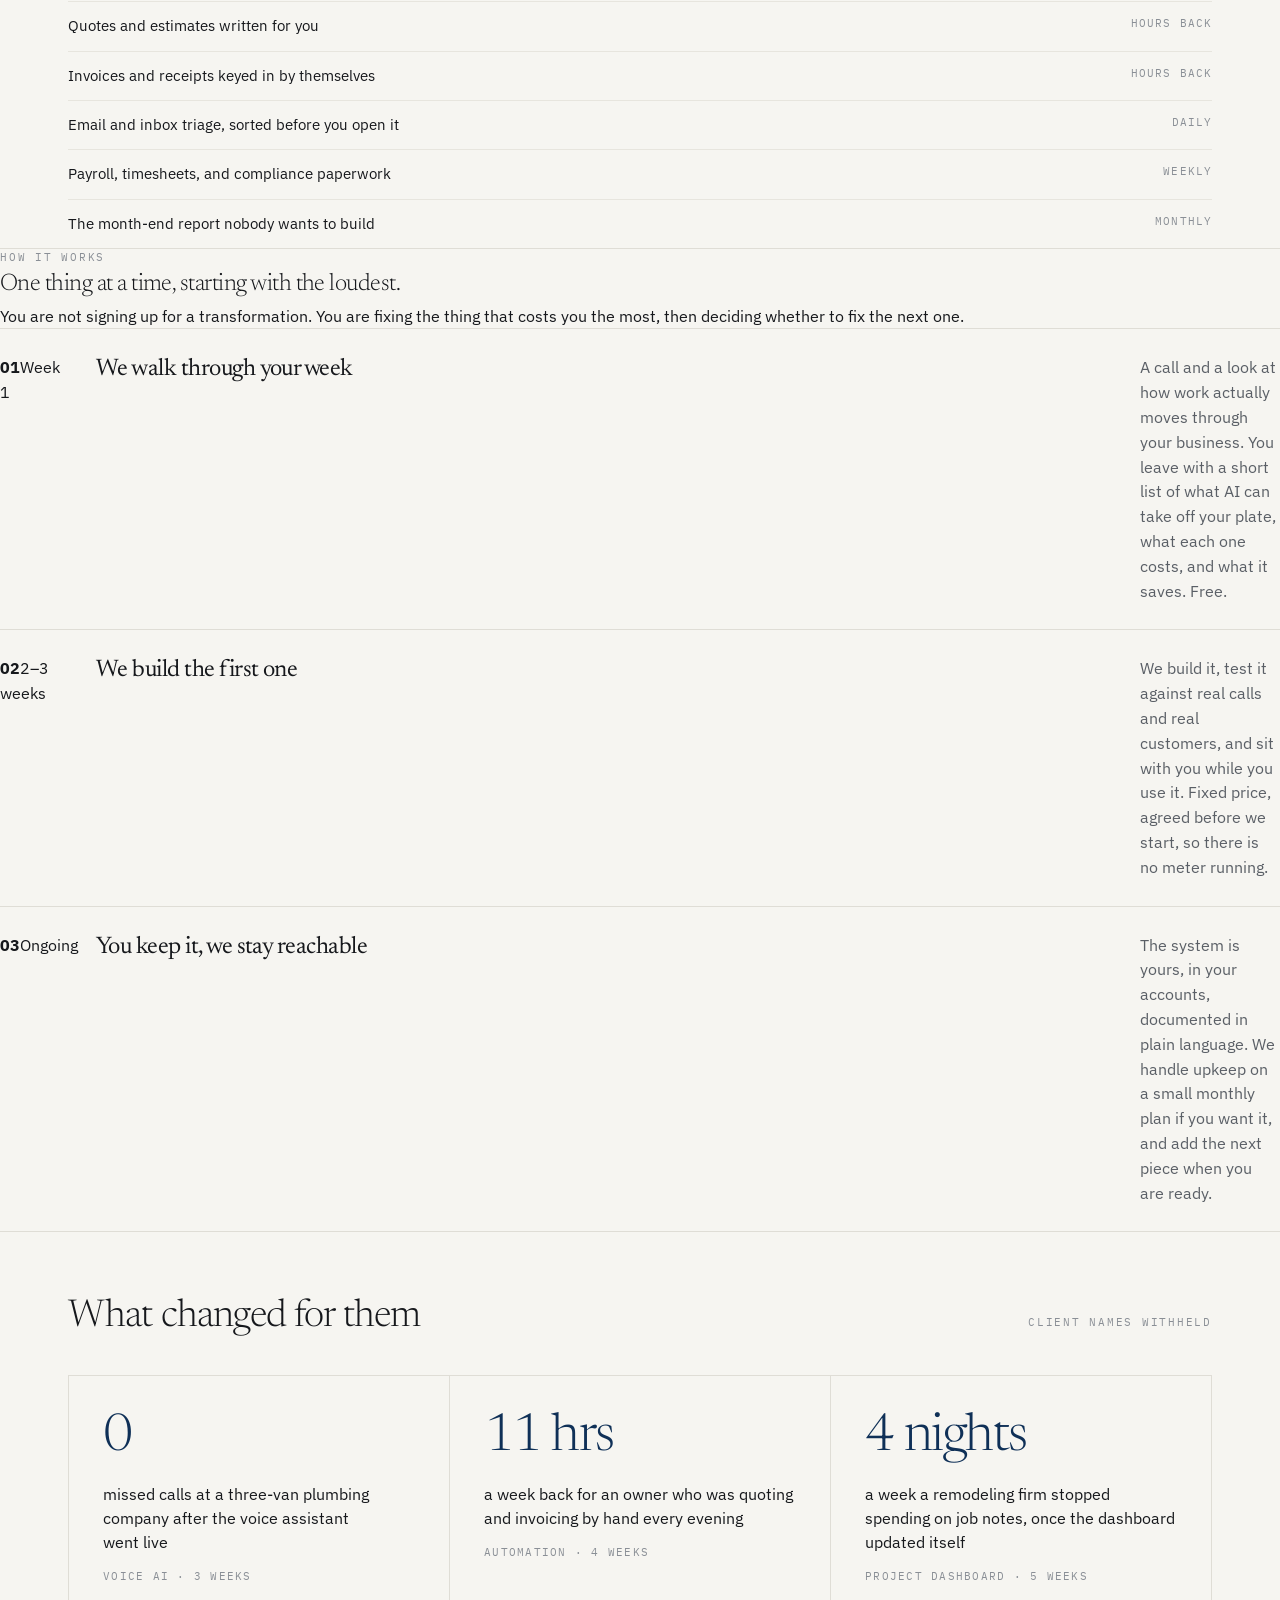
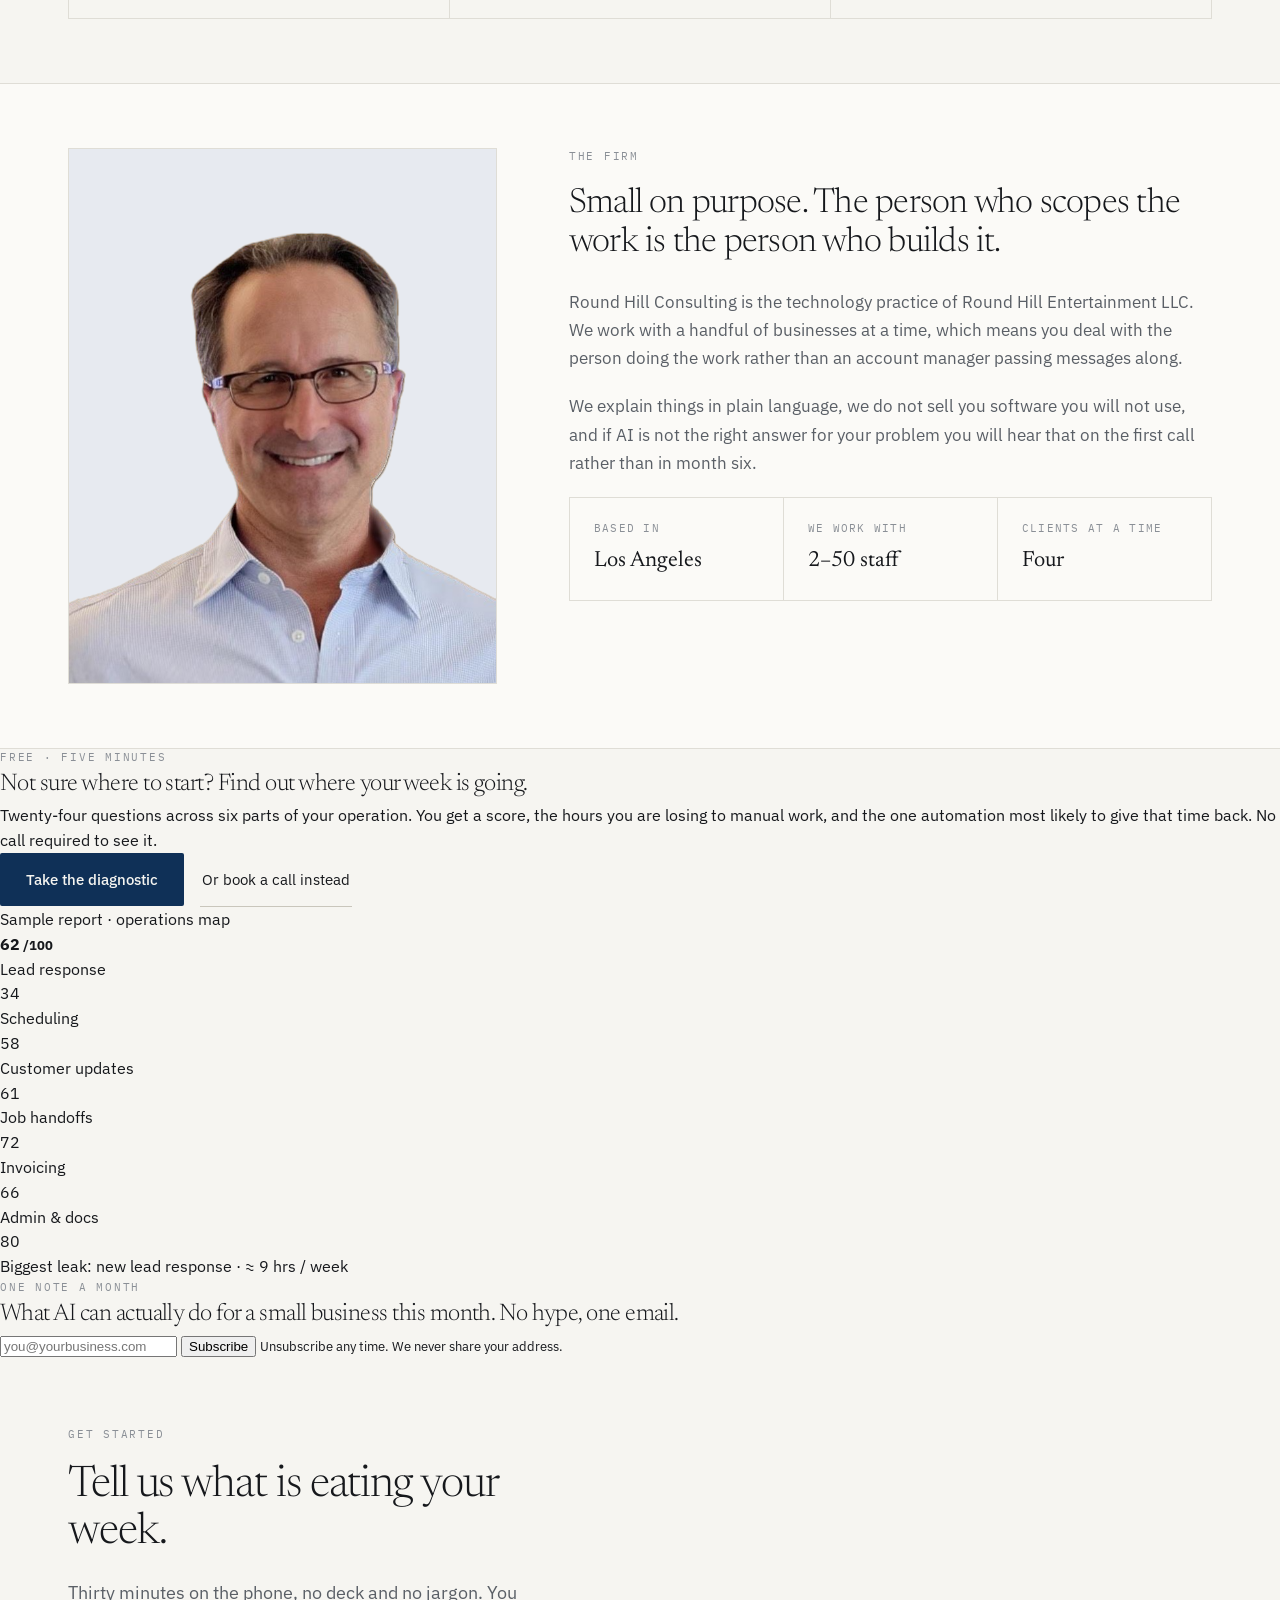
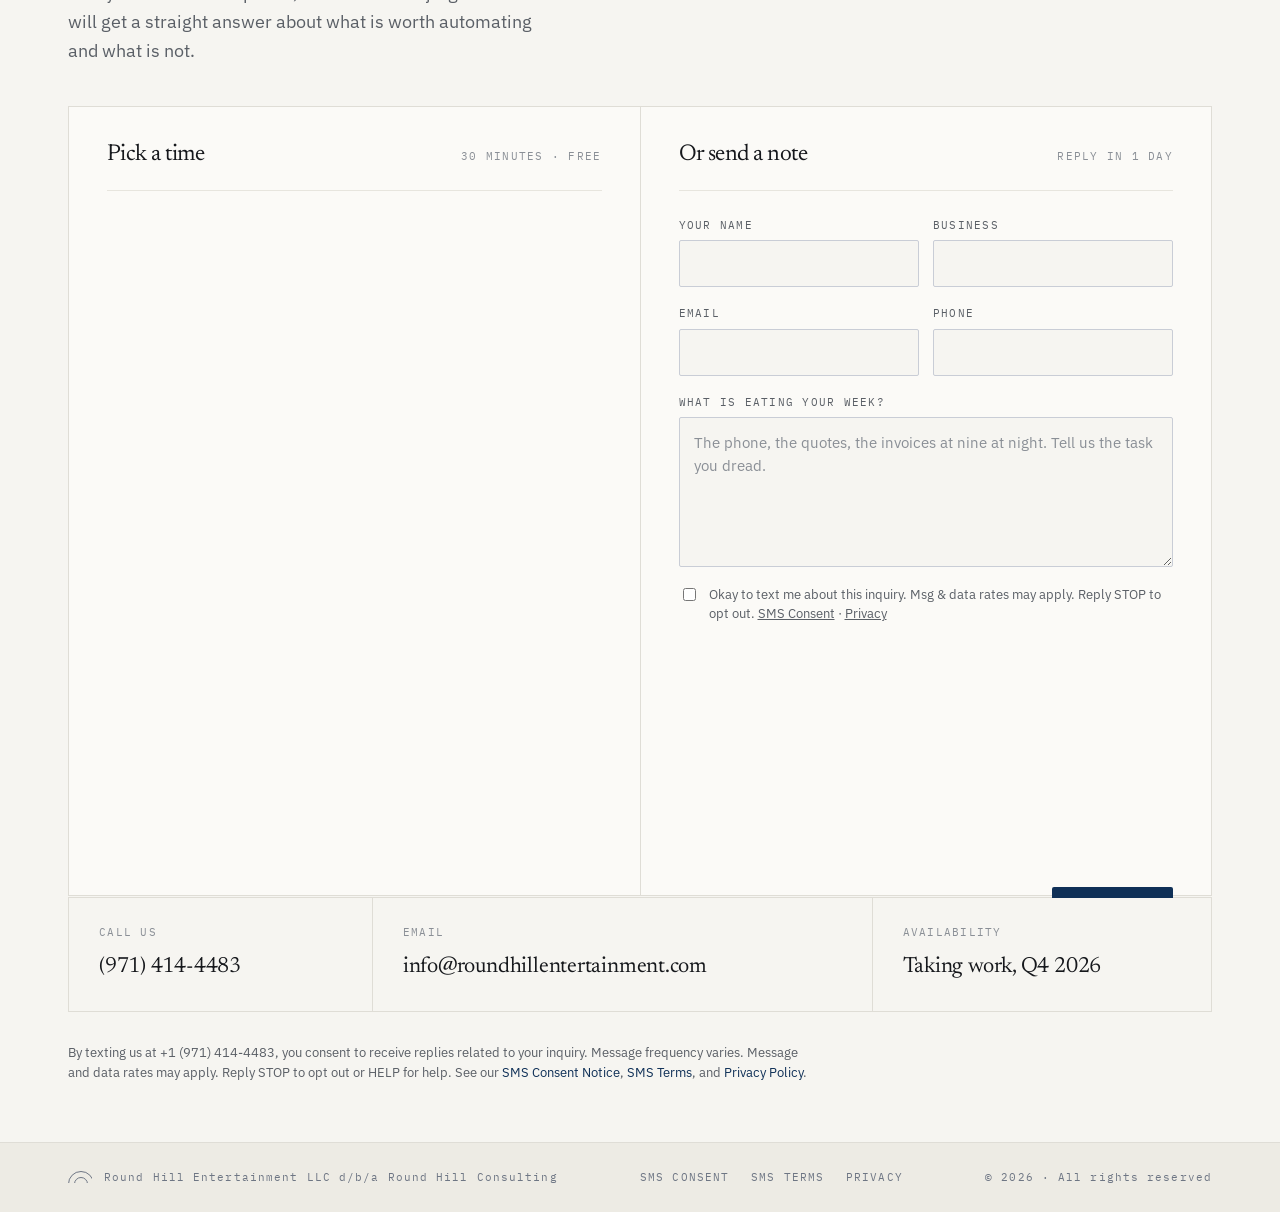
==== commit cd0f24d5: "Add files via upload Calendar and form update" ====
--- a/index.html
+++ b/index.html
@@ -10,7 +10,34 @@
   <link rel="preconnect" href="https://fonts.googleapis.com">
   <link rel="preconnect" href="https://fonts.gstatic.com" crossorigin>
   <link href="https://fonts.googleapis.com/css2?family=Newsreader:opsz,wght@6..72,300;6..72,400&family=IBM+Plex+Sans:wght@400;500&family=IBM+Plex+Mono:wght@400;500&display=swap" rel="stylesheet">
-  <link rel="stylesheet" href="assets/styles.css">
+  <link rel="stylesheet" href="assets/styles.css?v=20261104">
+  <style>
+/* "Or send a note" — Formspree */
+.rh-note{display:flex;flex-direction:column;gap:18px;height:100%}
+.rh-note .row{display:grid;grid-template-columns:1fr 1fr;gap:14px}
+.rh-note .f{display:flex;flex-direction:column;gap:7px}
+.rh-note label{font-family:var(--mono);font-size:10.5px;letter-spacing:.12em;text-transform:uppercase;color:var(--dim)}
+.rh-note label .opt{color:var(--mute);letter-spacing:.08em}
+.rh-note input[type=text],.rh-note input[type=email],.rh-note input[type=tel],.rh-note select,.rh-note textarea{font-family:var(--sans);font-size:15px;color:var(--ink);background:var(--paper);border:1px solid #C9CDD6;border-radius:2px;padding:13px 14px;outline:none;width:100%;transition:border-color .15s,background .15s}
+.rh-note textarea{min-height:150px;resize:vertical;line-height:1.55}
+.rh-note input:focus,.rh-note select:focus,.rh-note textarea:focus{border-color:var(--navy);background:#fff}
+.rh-note ::placeholder{color:var(--mute)}
+.rh-note .consent{display:flex;gap:10px;align-items:flex-start;font-family:var(--sans);font-size:12.5px;line-height:1.5;letter-spacing:0;text-transform:none;color:var(--dim)}
+.rh-note .consent input{margin-top:3px;accent-color:var(--navy);flex:none}
+.rh-note .consent a{color:var(--dim);text-decoration:underline}
+.rh-note .foot{display:flex;align-items:center;justify-content:space-between;gap:16px;margin-top:auto;padding-top:6px}
+.rh-note button{font-family:var(--sans);font-size:15px;font-weight:500;background:var(--navy);color:var(--paper);border:none;border-radius:2px;padding:14px 26px;cursor:pointer;transition:background .15s}
+.rh-note button:hover{background:var(--ink)}
+.rh-note button[disabled]{opacity:.6;cursor:wait}
+.rh-note .note{font-family:var(--mono);font-size:10.5px;letter-spacing:.1em;text-transform:uppercase;color:var(--mute)}
+.rh-note .hp{position:absolute;left:-9999px;width:1px;height:1px;overflow:hidden}
+.rh-note .err{font-size:13px;color:#A23B2A;display:none}
+.rh-done{display:none;height:100%;flex-direction:column;justify-content:center;gap:14px}
+.rh-done .tick{width:40px;height:40px;border-radius:50%;background:var(--mint);color:var(--navy-deep);display:grid;place-items:center;font-size:20px}
+.rh-done h4{font-family:var(--serif);font-weight:400;font-size:26px;line-height:1.2;color:var(--ink);margin:0}
+.rh-done p{color:var(--dim);line-height:1.6;max-width:30em}
+@media (max-width:640px){.rh-note .row{grid-template-columns:1fr}.rh-note .foot{flex-direction:column-reverse;align-items:stretch}}
+  </style>
 </head>
 <body>
 <a class="skip-link" href="#main">Skip to content</a>
@@ -388,6 +415,6 @@
     <span class="footer-legal">&copy; 2026 &middot; All rights reserved</span>
   </div>
 </footer>
-<script src="assets/home.js"></script>
+<script src="assets/home.js?v=20261104"></script>
 </body>
 </html>
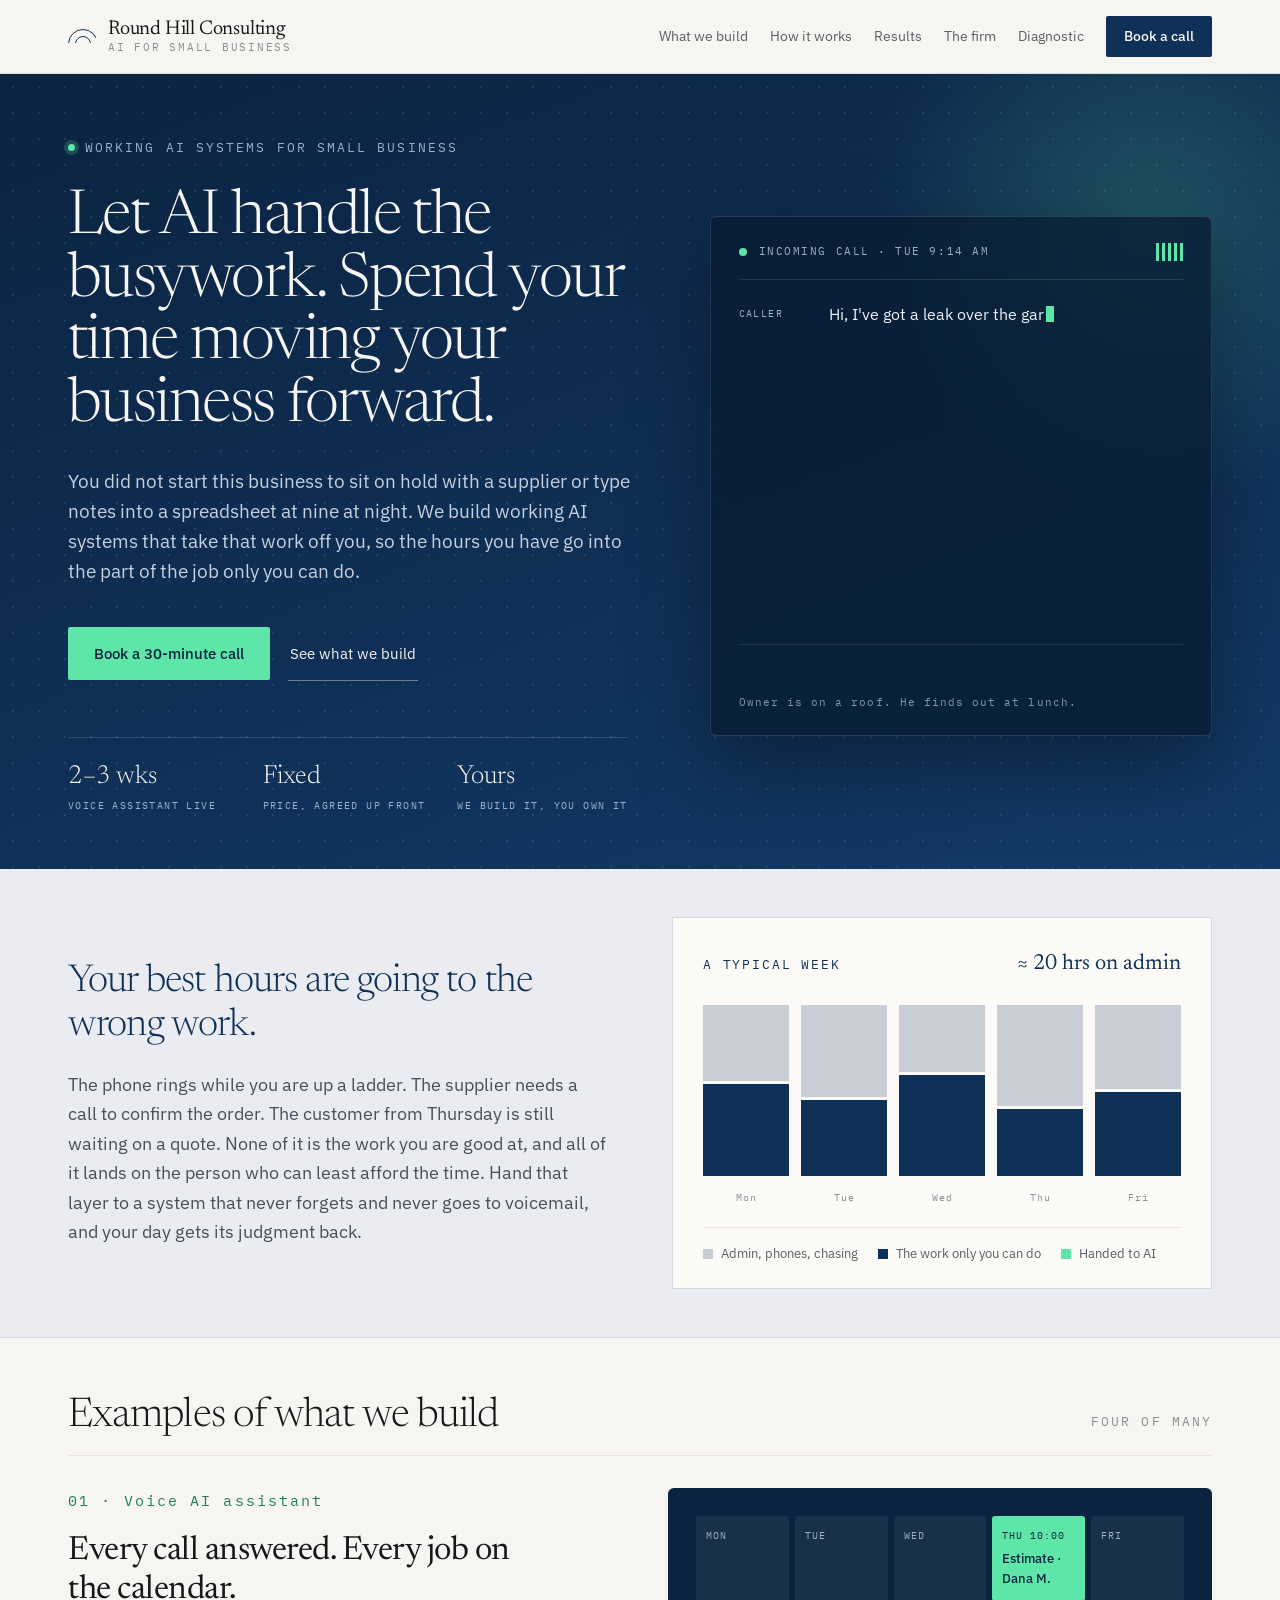
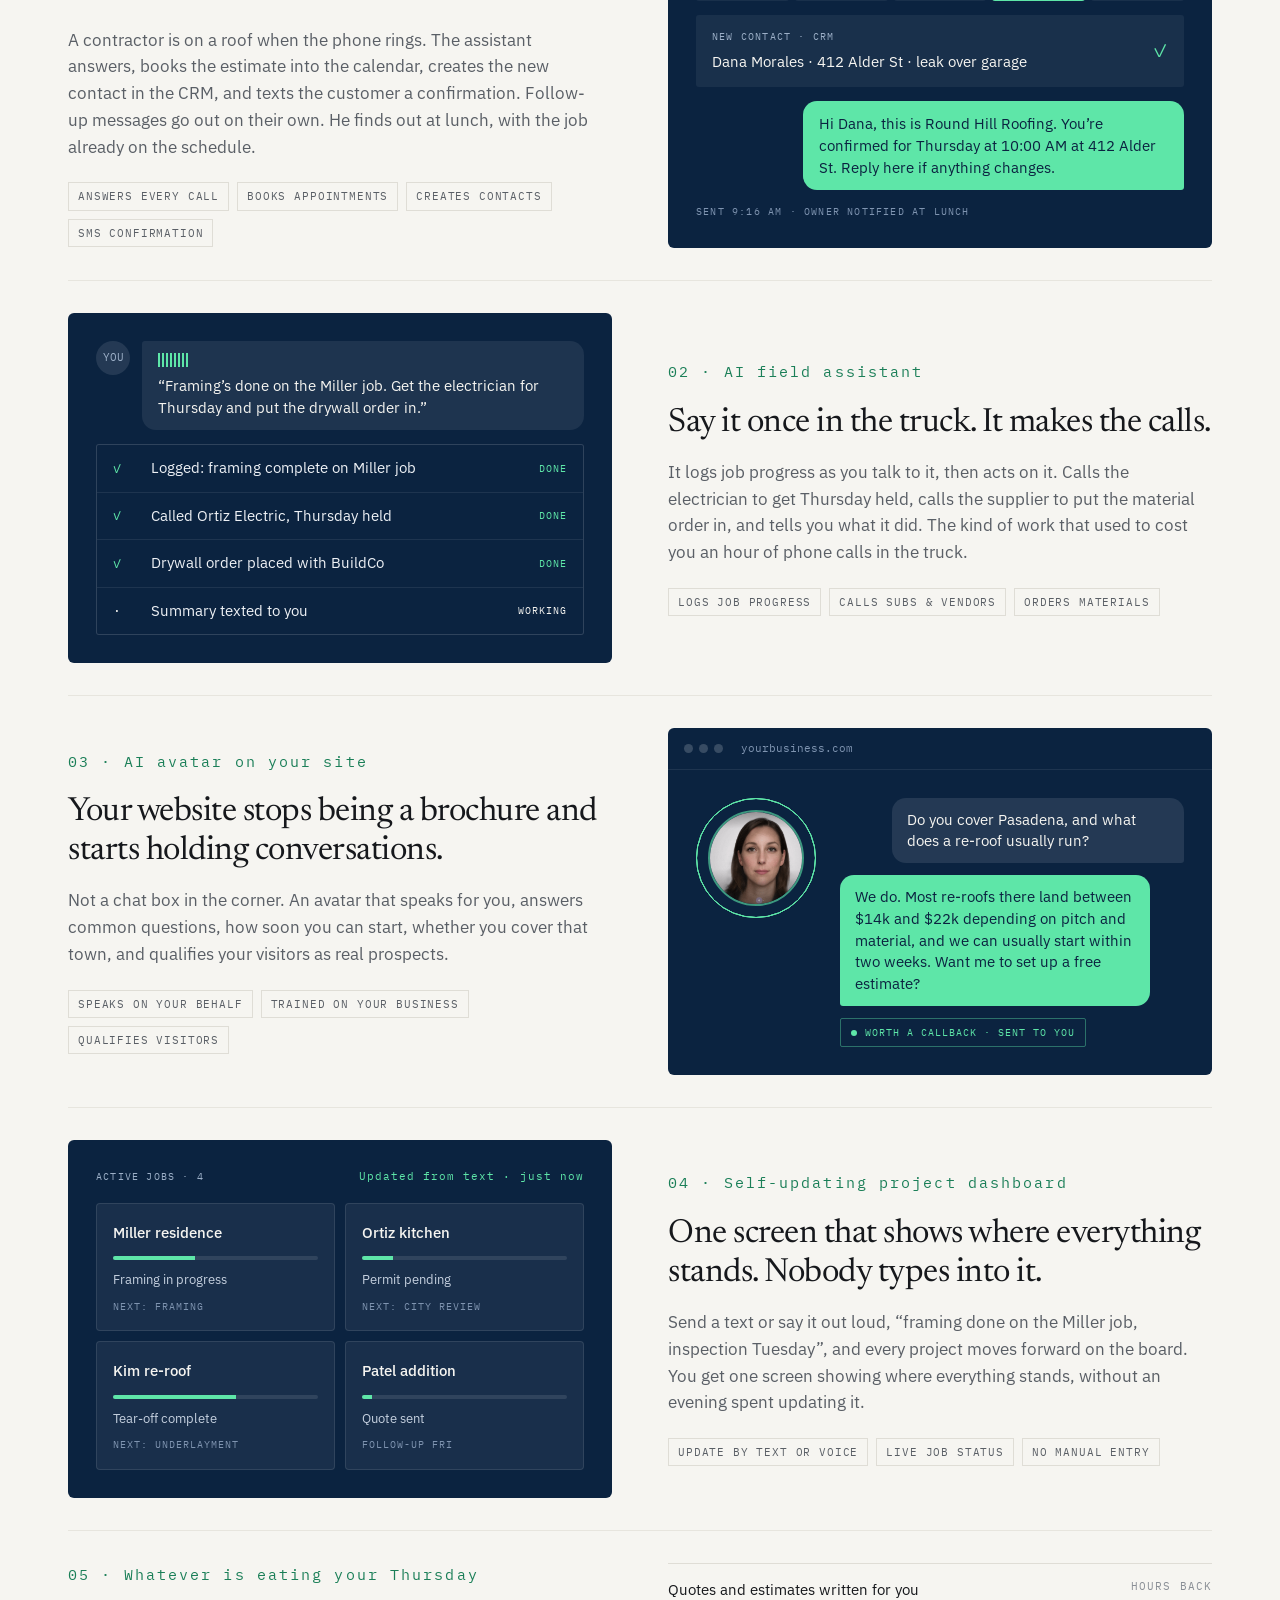
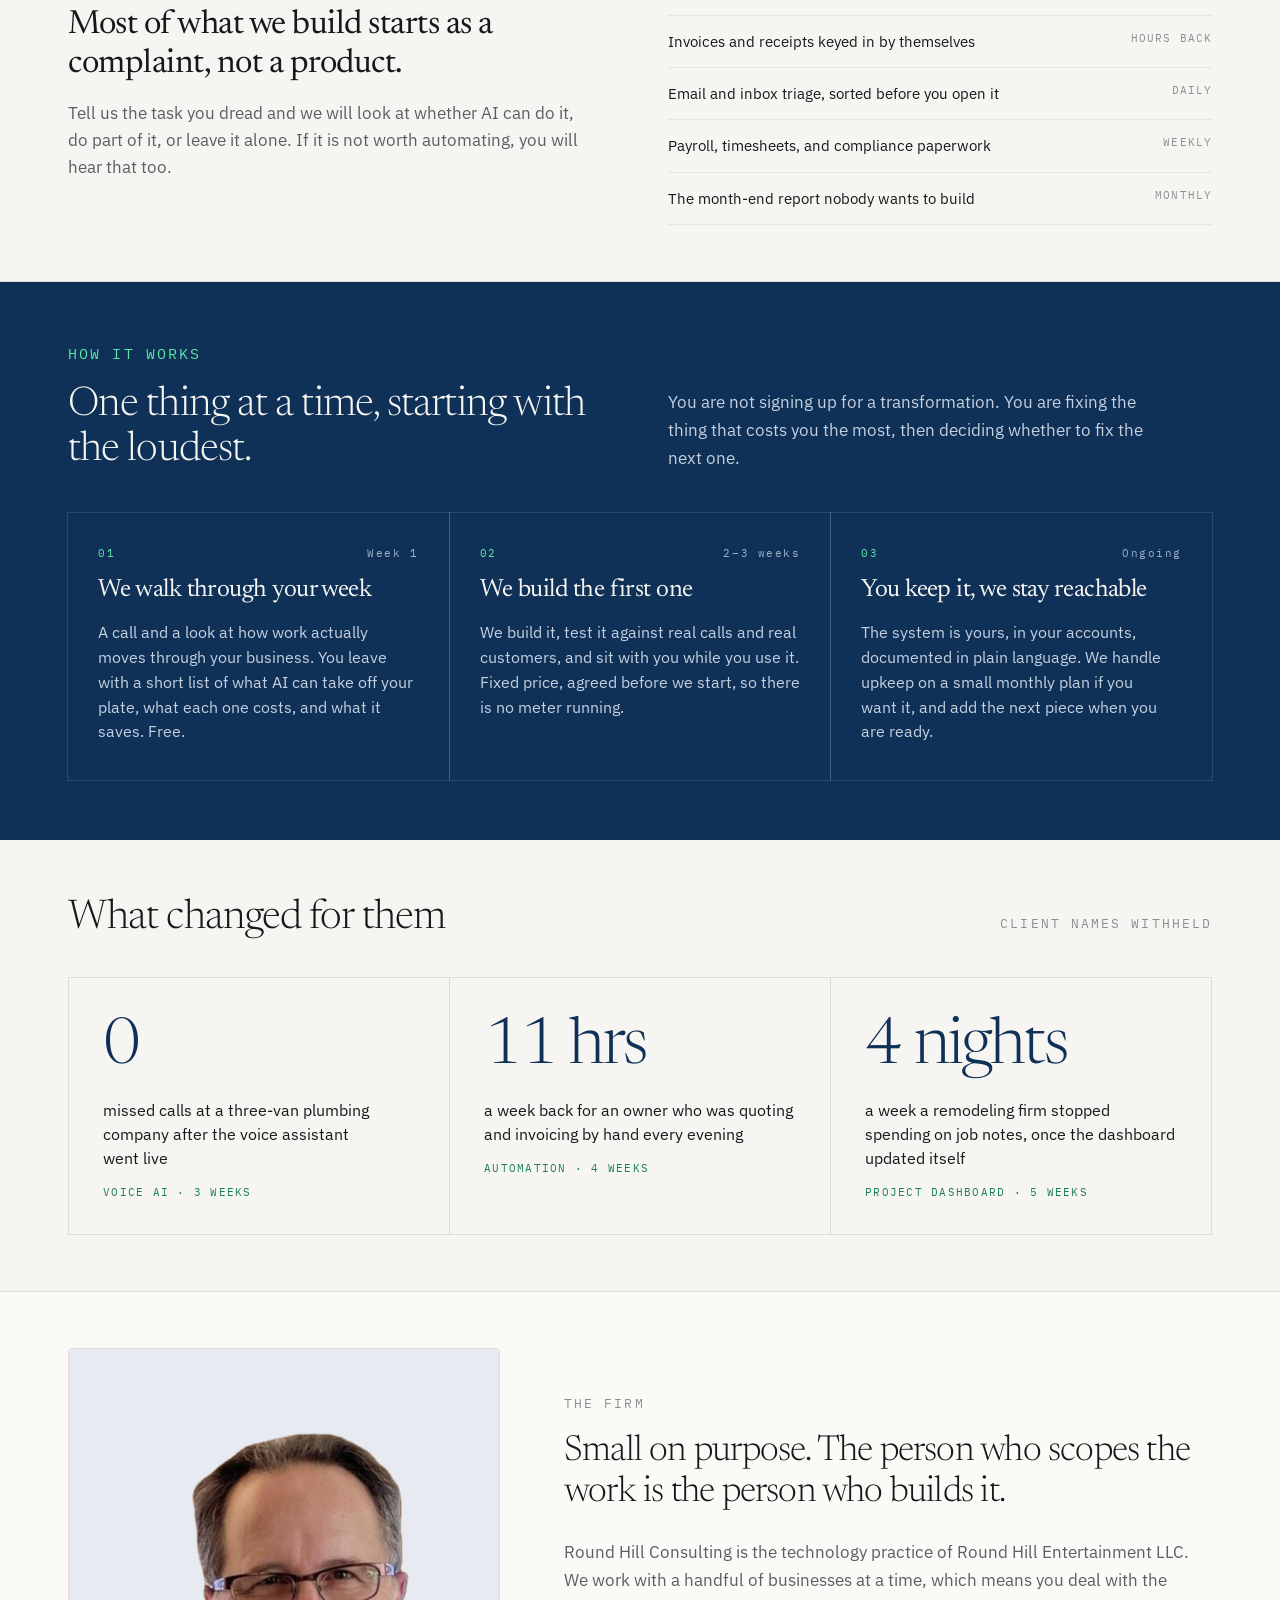
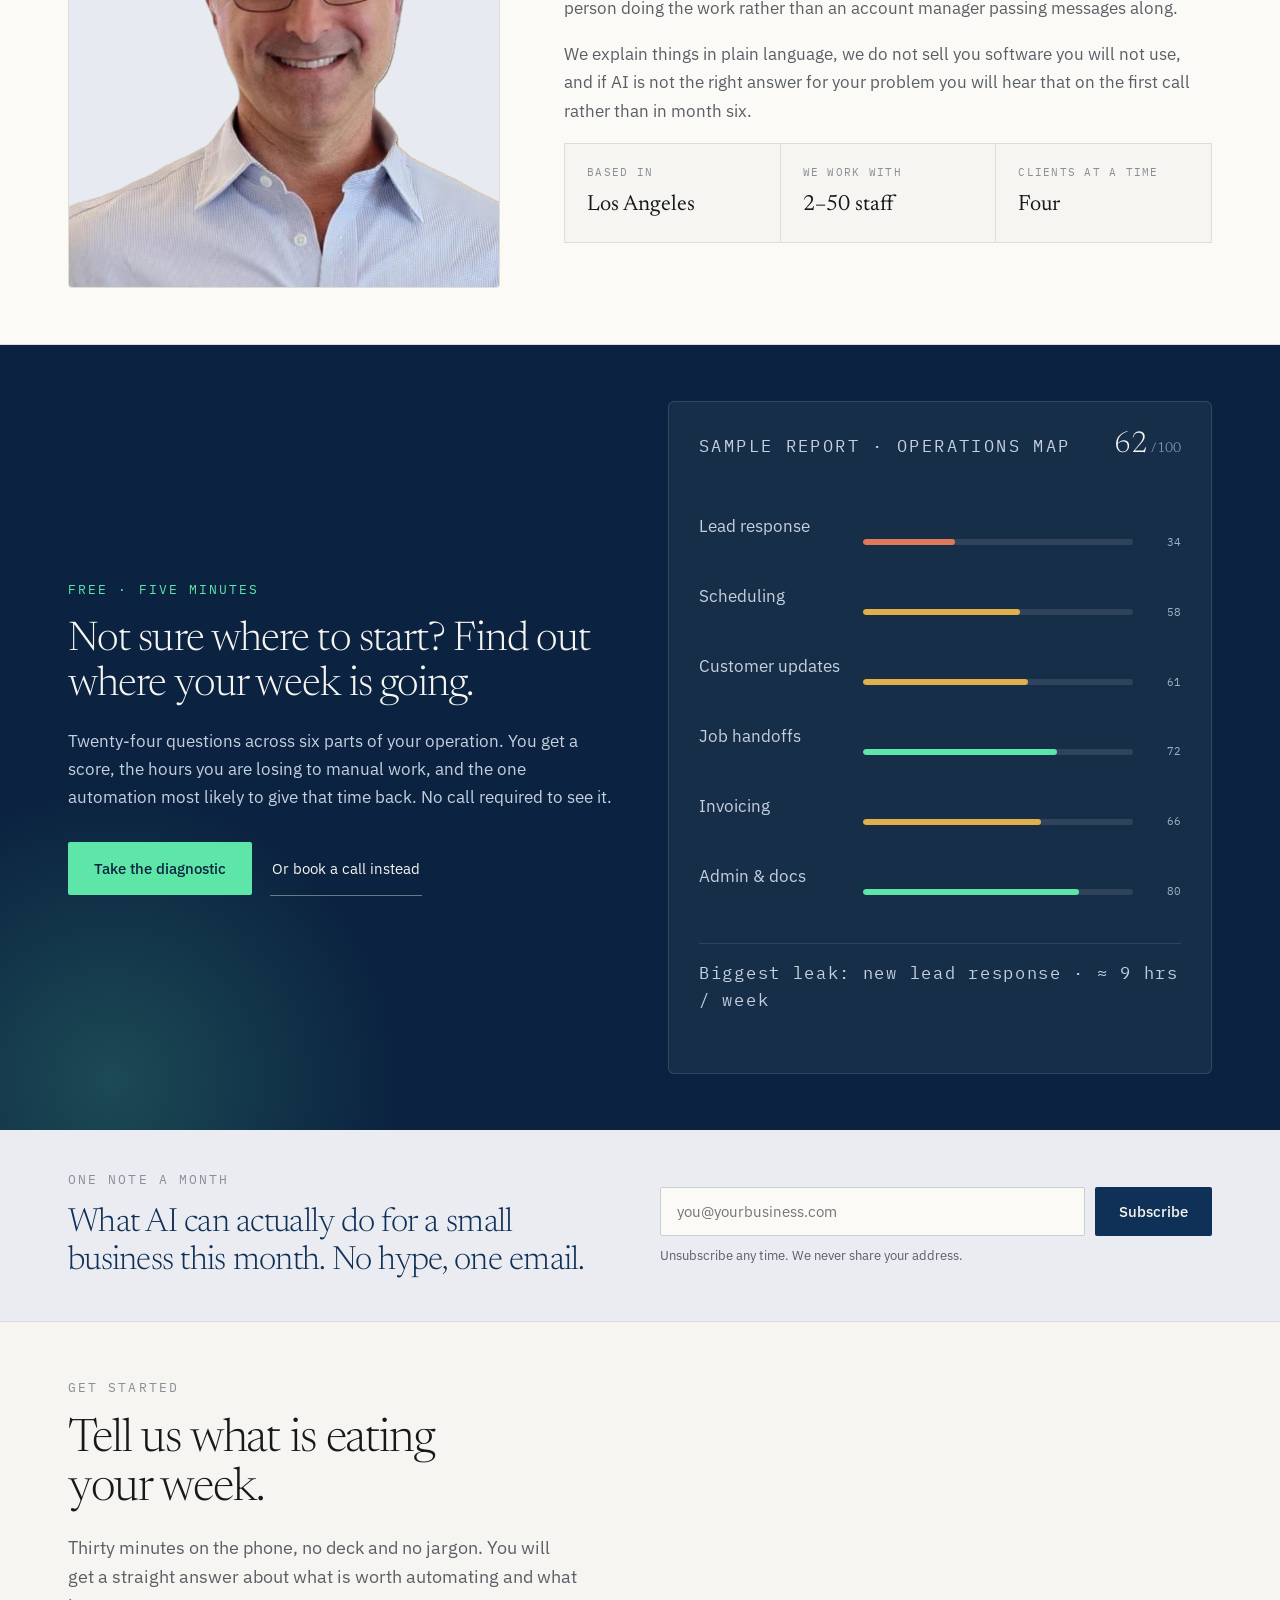
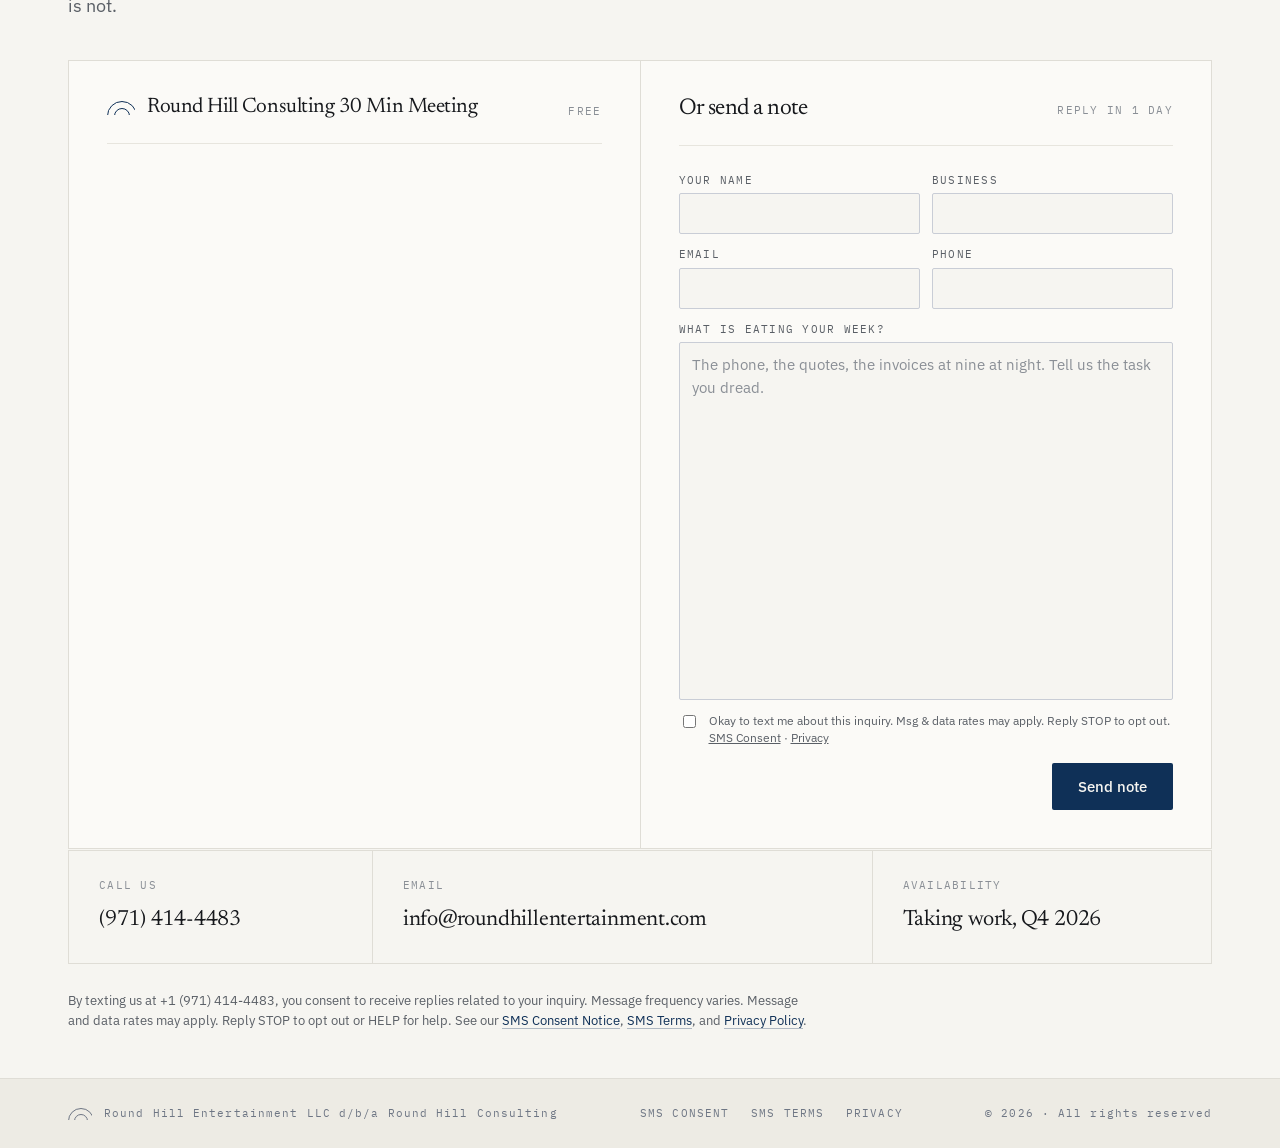
==== commit 95f4081c: "Update index.html" ====
--- a/index.html
+++ b/index.html
@@ -12,31 +12,34 @@
   <link href="https://fonts.googleapis.com/css2?family=Newsreader:opsz,wght@6..72,300;6..72,400&family=IBM+Plex+Sans:wght@400;500&family=IBM+Plex+Mono:wght@400;500&display=swap" rel="stylesheet">
   <link rel="stylesheet" href="assets/styles.css?v=20261104">
   <style>
-/* "Or send a note" — Formspree */
-.rh-note{display:flex;flex-direction:column;gap:18px;height:100%}
-.rh-note .row{display:grid;grid-template-columns:1fr 1fr;gap:14px}
-.rh-note .f{display:flex;flex-direction:column;gap:7px}
+/* "Or send a note" (Formspree). Lives here, after styles.css, so it wins over any older copy there. */
+.panel:has(> .rh-note){display:flex;flex-direction:column}
+.rh-note{display:flex;flex-direction:column;gap:12px;flex:1;height:auto}
+.rh-note .row{display:grid;grid-template-columns:1fr 1fr;gap:12px}
+.rh-note .f{display:flex;flex-direction:column;gap:5px}
+.rh-note .f:has(textarea){flex:1}
 .rh-note label{font-family:var(--mono);font-size:10.5px;letter-spacing:.12em;text-transform:uppercase;color:var(--dim)}
-.rh-note label .opt{color:var(--mute);letter-spacing:.08em}
-.rh-note input[type=text],.rh-note input[type=email],.rh-note input[type=tel],.rh-note select,.rh-note textarea{font-family:var(--sans);font-size:15px;color:var(--ink);background:var(--paper);border:1px solid #C9CDD6;border-radius:2px;padding:13px 14px;outline:none;width:100%;transition:border-color .15s,background .15s}
-.rh-note textarea{min-height:150px;resize:vertical;line-height:1.55}
-.rh-note input:focus,.rh-note select:focus,.rh-note textarea:focus{border-color:var(--navy);background:#fff}
+.rh-note input[type=text],.rh-note input[type=email],.rh-note input[type=tel],.rh-note textarea{font-family:var(--sans);font-size:15px;color:var(--ink);background:var(--paper);border:1px solid #C9CDD6;border-radius:2px;padding:10px 12px;outline:none;width:100%;transition:border-color .15s,background .15s}
+.rh-note textarea{flex:1;min-height:96px;resize:none;line-height:1.55}
+.rh-note input:focus,.rh-note textarea:focus{border-color:var(--navy);background:#fff}
 .rh-note ::placeholder{color:var(--mute)}
-.rh-note .consent{display:flex;gap:10px;align-items:flex-start;font-family:var(--sans);font-size:12.5px;line-height:1.5;letter-spacing:0;text-transform:none;color:var(--dim)}
+.rh-note .consent{display:flex;gap:10px;align-items:flex-start;font-family:var(--sans);font-size:12px;line-height:1.45;letter-spacing:0;text-transform:none;color:var(--dim)}
 .rh-note .consent input{margin-top:3px;accent-color:var(--navy);flex:none}
 .rh-note .consent a{color:var(--dim);text-decoration:underline}
-.rh-note .foot{display:flex;align-items:center;justify-content:space-between;gap:16px;margin-top:auto;padding-top:6px}
+.rh-note .foot{display:flex;align-items:center;justify-content:flex-end;gap:16px;margin-top:4px;padding-top:0}
 .rh-note button{font-family:var(--sans);font-size:15px;font-weight:500;background:var(--navy);color:var(--paper);border:none;border-radius:2px;padding:14px 26px;cursor:pointer;transition:background .15s}
 .rh-note button:hover{background:var(--ink)}
 .rh-note button[disabled]{opacity:.6;cursor:wait}
-.rh-note .note{font-family:var(--mono);font-size:10.5px;letter-spacing:.1em;text-transform:uppercase;color:var(--mute)}
 .rh-note .hp{position:absolute;left:-9999px;width:1px;height:1px;overflow:hidden}
-.rh-note .err{font-size:13px;color:#A23B2A;display:none}
-.rh-done{display:none;height:100%;flex-direction:column;justify-content:center;gap:14px}
+.rh-note .err{font-size:13px;color:#A23B2A;display:none;margin:0}
+.rh-done{display:none;flex:1;height:auto;flex-direction:column;justify-content:center;gap:14px}
 .rh-done .tick{width:40px;height:40px;border-radius:50%;background:var(--mint);color:var(--navy-deep);display:grid;place-items:center;font-size:20px}
 .rh-done h4{font-family:var(--serif);font-weight:400;font-size:26px;line-height:1.2;color:var(--ink);margin:0}
 .rh-done p{color:var(--dim);line-height:1.6;max-width:30em}
-@media (max-width:640px){.rh-note .row{grid-template-columns:1fr}.rh-note .foot{flex-direction:column-reverse;align-items:stretch}}
+/* Booking panel title with the logo mark */
+.cal-title{display:flex;align-items:center;gap:12px}
+.cal-title h3{font-size:21px}
+@media (max-width:640px){.rh-note .row{grid-template-columns:1fr}.rh-note button{width:100%}}
   </style>
 </head>
 <body>
@@ -300,8 +303,8 @@
         <p class="eyebrow">One note a month</p>
         <h2 id="news-title">What AI can actually do for a small business this month. No hype, one email.</h2>
       </div>
-      <!-- Set action="" to your email/list provider endpoint; without it the button just confirms locally. -->
-      <form id="newsForm" method="post">
+      <form id="newsForm" action="https://formspree.io/f/mqppwbzp" method="POST">
+        <input type="hidden" name="_subject" value="Newsletter signup: roundhillentertainment.com">
         <input type="email" name="email" required placeholder="you@yourbusiness.com" aria-label="Email address" autocomplete="email">
         <button type="submit">Subscribe</button>
         <small>Unsubscribe any time. We never share your address.</small>
@@ -321,8 +324,11 @@
       <div class="panels">
         <div class="panel">
           <div class="panel-head">
-            <h3>Pick a time</h3>
-            <p class="mono">30 minutes &middot; free</p>
+            <div class="cal-title">
+              <span class="mark" aria-hidden="true"></span>
+              <h3>Round Hill Consulting 30 Min Meeting</h3>
+            </div>
+            <p class="mono">Free</p>
           </div>
           <div class="booking-slot">
             <div class="calendly-inline-widget"
@@ -370,7 +376,6 @@
             <input type="text" name="_gotcha" class="hp" tabindex="-1" autocomplete="off" aria-hidden="true">
             <p class="err" id="rnErr" role="alert"></p>
             <div class="foot">
-              <span class="note">Reply in 1 day</span>
               <button type="submit" id="rnBtn">Send note</button>
             </div>
           </form>
--- a/assets/styles.css
+++ b/assets/styles.css
@@ -1,30 +1,49 @@
-/* Round Hill Consulting — 2026 redesign */
+/* Round Hill Consulting — 2026 redesign v2 */
 :root{
   --paper:#F6F5F1; --panel:#FBFAF7; --tint:#EAECF1; --deep:#EDEBE4;
   --ink:#16181C; --dim:#5A5F66; --mute:#8A8F96; --rule:#DFDDD6; --hair:#E7E5DE;
-  --navy:#0F3057; --max:1240px;
+  --navy:#0F3057; --navy-deep:#0B2340; --mint:#5EE6A8; --mint-ink:#1B7F58;
+  --on-navy:#C5D0DF; --on-navy-mute:#9DB0C8; --on-navy-dim:#7F94B0; --navy-line:rgba(255,255,255,.12);
+  --max:1240px;
   --serif:'Newsreader',Georgia,'Times New Roman',serif;
   --sans:'IBM Plex Sans',Helvetica,Arial,sans-serif;
   --mono:'IBM Plex Mono',ui-monospace,Menlo,monospace;
 }
 *{box-sizing:border-box}
-html{scroll-behavior:smooth;scroll-padding-top:90px}
+html{scroll-behavior:smooth;scroll-padding-top:84px}
 body{margin:0;background:var(--paper);color:var(--ink);font-family:var(--sans);font-size:16px;line-height:1.55;-webkit-font-smoothing:antialiased}
 img{max-width:100%;display:block}
 a{color:var(--navy);text-decoration:none}
 a:hover{color:var(--ink)}
-h1,h2,h3{font-family:var(--serif);font-weight:300;letter-spacing:-.022em;margin:0}
+h1,h2,h3{font-family:var(--serif);font-weight:300;letter-spacing:-.022em;margin:0;text-wrap:pretty}
 h3{font-weight:400}
 p{margin:0;text-wrap:pretty}
 .wrap{max-width:var(--max);margin:0 auto;padding:0 48px}
 .skip-link{position:fixed;top:-60px;left:16px;z-index:100;background:var(--navy);color:var(--paper);padding:10px 14px;transition:top 160ms ease}
 .skip-link:focus{top:16px}
-.eyebrow{font-family:var(--mono);font-size:11px;letter-spacing:.16em;text-transform:uppercase;color:var(--mute)}
+.eyebrow{font-family:var(--mono);font-size:13px;letter-spacing:.16em;text-transform:uppercase;color:var(--mute)}
+.eyebrow.mint{color:var(--mint)}
 .mono{font-family:var(--mono);font-size:10.5px;letter-spacing:.12em;text-transform:uppercase;color:var(--mute)}
+.on-navy .eyebrow{color:var(--mint)}
+
+@keyframes wave{0%,100%{transform:scaleY(.25)}50%{transform:scaleY(1)}}
+@keyframes ring{0%{transform:scale(.7);opacity:.7}100%{transform:scale(1.9);opacity:0}}
+@keyframes blink{0%,49%{opacity:1}50%,100%{opacity:0}}
+@keyframes pulse{0%,100%{opacity:1}50%{opacity:.35}}
+@keyframes drift{0%{transform:translate3d(0,0,0)}100%{transform:translate3d(-60px,40px,0)}}
+
+/* scroll reveal */
+.reveal{opacity:0;transform:translateY(22px);transition:opacity .8s ease,transform .8s ease}
+.reveal.d1{transition-delay:.15s}.reveal.d2{transition-delay:.27s}
+.reveal.is-in{opacity:1;transform:none}
+@media(prefers-reduced-motion:reduce){
+  .reveal{opacity:1;transform:none;transition:none}
+  *,*::before,*::after{animation-duration:.01ms!important;animation-iteration-count:1!important}
+}
 
 /* header */
-.site-header{border-bottom:1px solid var(--rule);background:var(--paper)}
-.header-inner{display:flex;align-items:center;justify-content:space-between;gap:40px;padding:20px 48px;max-width:var(--max);margin:0 auto}
+.site-header{position:sticky;top:0;z-index:50;background:rgba(246,245,241,.88);backdrop-filter:blur(12px);-webkit-backdrop-filter:blur(12px);border-bottom:1px solid var(--rule)}
+.header-inner{display:flex;align-items:center;justify-content:space-between;gap:32px;padding:16px 48px;max-width:var(--max);margin:0 auto}
 .brand{display:flex;align-items:center;gap:12px;flex:none;color:var(--ink)}
 .brand:hover{color:var(--ink)}
 .mark{width:28px;height:14px;position:relative;overflow:hidden;flex:none}
@@ -33,96 +52,216 @@
 .mark::after{left:7px;top:7px;width:14px;height:14px}
 .brand-text{display:flex;flex-direction:column;gap:3px}
 .brand-name{font-family:var(--serif);font-size:20px;line-height:1;letter-spacing:-.01em;white-space:nowrap}
-.brand-sub{font-family:var(--mono);font-size:9px;letter-spacing:.16em;text-transform:uppercase;color:var(--mute);line-height:1;white-space:nowrap}
+.brand-sub{font-family:var(--mono);font-size:11px;letter-spacing:.16em;text-transform:uppercase;color:var(--mute);line-height:1;white-space:nowrap}
 .site-nav{display:flex;align-items:center;flex-wrap:wrap;justify-content:flex-end;gap:10px 22px;font-size:14px;white-space:nowrap}
 .site-nav a{color:var(--dim)}
 .site-nav a:hover{color:var(--ink)}
-.nav-cta{background:var(--ink);color:var(--paper)!important;padding:10px 18px;border-radius:2px;font-size:13.5px;font-weight:500}
-.nav-cta:hover{background:var(--navy)}
-
-/* hero */
-.hero{border-bottom:1px solid var(--rule);background-image:repeating-linear-gradient(97deg,transparent 0 23px,rgba(15,48,87,.045) 23px 24px)}
-.hero-inner{display:grid;grid-template-columns:minmax(0,1.45fr) minmax(0,1fr);gap:72px;align-items:start;padding:76px 48px 68px;max-width:var(--max);margin:0 auto}
-.hero-flag{display:flex;align-items:center;gap:10px;margin-bottom:30px}
-.dot{width:5px;height:5px;border-radius:50%;background:var(--navy);flex:none}
-.hero-flag span{font-family:var(--mono);font-size:11px;letter-spacing:.16em;text-transform:uppercase;color:var(--dim)}
-.hero h1{font-size:clamp(38px,4.6vw,68px);line-height:1.03;letter-spacing:-.025em;margin-bottom:28px;max-width:17em}
-.hero-lede{font-size:18.5px;line-height:1.62;color:var(--dim);margin-bottom:40px;max-width:34em}
-.actions{display:flex;align-items:center;gap:16px;flex-wrap:wrap}
+.nav-cta{background:var(--navy);color:var(--paper)!important;padding:10px 18px;border-radius:2px;font-size:13.5px;font-weight:500}
+.nav-cta:hover{background:var(--ink)}
+
+/* buttons */
+.actions{display:flex;align-items:center;gap:18px;flex-wrap:wrap}
 .btn{display:inline-flex;align-items:center;background:var(--navy);color:var(--paper)!important;padding:15px 26px;border-radius:2px;font-size:15px;font-weight:500;font-family:var(--sans);border:none;cursor:pointer}
 .btn:hover{background:var(--ink)}
+.btn.mint{background:var(--mint);color:var(--navy-deep)!important}
+.btn.mint:hover{background:var(--paper)}
 .link-under{color:var(--ink);padding:15px 2px;font-size:15px;border-bottom:1px solid #C9C6BC}
 .link-under:hover{color:var(--navy);border-bottom-color:var(--navy)}
-.spec{border:1px solid var(--rule);background:var(--panel);padding:30px 30px 26px}
-.spec-title{font-family:var(--mono);font-size:10.5px;letter-spacing:.16em;text-transform:uppercase;color:var(--mute);padding-bottom:18px;border-bottom:1px solid var(--hair)}
-.spec-row{display:flex;justify-content:space-between;gap:20px;padding:16px 0;border-bottom:1px solid var(--hair);font-size:14px}
-.spec-row:last-of-type{border-bottom:none}
-.spec-row dt{color:var(--mute)}
-.spec-row dd{margin:0;text-align:right}
-.spec-note{font-size:13.5px;line-height:1.55;color:var(--dim);margin-top:22px;padding-top:20px;border-top:1px solid var(--hair)}
-
-/* statement band */
+.on-navy .link-under{color:var(--paper);border-bottom-color:rgba(246,245,241,.4)}
+.on-navy .link-under:hover{color:var(--paper);border-bottom-color:var(--mint)}
+
+/* dark sections */
+.on-navy{background:var(--navy);color:var(--paper);position:relative;overflow:hidden}
+.on-navy.deep{background:var(--navy-deep)}
+.on-navy a{color:var(--paper)}
+.glow{position:absolute;width:620px;height:620px;border-radius:50%;background:radial-gradient(circle,rgba(94,230,168,.2),transparent 65%);pointer-events:none}
+.glow.tr{right:-180px;top:-160px}
+.glow.bl{left:-200px;bottom:-260px}
+.dots{position:absolute;inset:0;background-image:radial-gradient(rgba(255,255,255,.09) 1px,transparent 1px);background-size:26px 26px;animation:drift 18s linear infinite alternate;pointer-events:none}
+
+/* hero */
+.hero{background:linear-gradient(160deg,#0B2340 0%,#0F3057 60%,#123A66 100%)}
+.hero-inner{position:relative;display:grid;grid-template-columns:minmax(0,1.15fr) minmax(0,1fr);gap:64px;align-items:center;padding:64px 48px 56px;max-width:var(--max);margin:0 auto}
+.hero-flag{display:flex;align-items:center;gap:10px;margin-bottom:30px}
+.hero-flag .dot{width:7px;height:7px;border-radius:50%;background:var(--mint);box-shadow:0 0 0 4px rgba(94,230,168,.2);animation:pulse 2.4s ease-in-out infinite;flex:none}
+.hero-flag span:last-child{font-family:var(--mono);font-size:13px;letter-spacing:.16em;text-transform:uppercase;color:var(--on-navy-mute)}
+.hero h1{font-size:clamp(40px,4.8vw,70px);line-height:1.02;letter-spacing:-.025em;margin-bottom:28px;max-width:15em}
+.hero-lede{font-size:18.5px;line-height:1.62;color:var(--on-navy);margin-bottom:40px;max-width:32em}
+.hero-facts{display:grid;grid-template-columns:repeat(3,minmax(0,1fr));gap:24px;margin-top:56px;padding-top:26px;border-top:1px solid rgba(255,255,255,.14);max-width:560px}
+.hero-facts b{display:block;font-family:var(--serif);font-weight:300;font-size:26px;line-height:1}
+.hero-facts span{display:block;font-family:var(--mono);font-size:10px;letter-spacing:.14em;text-transform:uppercase;color:var(--on-navy-mute);margin-top:8px}
+
+/* live transcript */
+.tx{background:rgba(8,26,48,.72);border:1px solid var(--navy-line);border-radius:6px;box-shadow:0 30px 80px rgba(0,0,0,.35);padding:26px 28px 24px;min-height:520px;display:flex;flex-direction:column;backdrop-filter:blur(8px)}
+.tx-head{display:flex;align-items:center;justify-content:space-between;gap:16px;padding-bottom:18px;border-bottom:1px solid rgba(255,255,255,.1)}
+.tx-live{display:flex;align-items:center;gap:12px}
+.tx-live i{width:8px;height:8px;border-radius:50%;background:var(--mint);animation:pulse 1.6s ease-in-out infinite}
+.tx-live span{font-family:var(--mono);font-size:11px;letter-spacing:.14em;text-transform:uppercase;color:var(--on-navy-mute)}
+.wave{display:flex;align-items:center;gap:3px;height:18px}
+.wave span{width:3px;height:100%;background:var(--mint);transform-origin:center;animation:wave 1.1s ease-in-out infinite}
+.wave span:nth-child(2){animation-delay:.15s}.wave span:nth-child(3){animation-delay:.3s}.wave span:nth-child(4){animation-delay:.45s}.wave span:nth-child(5){animation-delay:.6s}.wave span:nth-child(6){animation-delay:.75s}.wave span:nth-child(7){animation-delay:.9s}.wave span:nth-child(8){animation-delay:1.05s}
+.tx-body{display:flex;flex-direction:column;gap:16px;padding:22px 0 8px;flex:1}
+.tx-line{display:grid;grid-template-columns:76px minmax(0,1fr);gap:14px;align-items:start}
+.tx-line b{font-family:var(--mono);font-weight:400;font-size:10px;letter-spacing:.14em;text-transform:uppercase;padding-top:4px;color:var(--on-navy-mute)}
+.tx-line.ai b{color:var(--mint)}
+.tx-line p{font-size:15.5px;line-height:1.55;color:#EEF1F5}
+.caret{display:inline-block;width:8px;height:16px;background:var(--mint);vertical-align:-2px;margin-left:2px;animation:blink 1s steps(1) infinite}
+.tx-actions{display:flex;flex-wrap:wrap;gap:8px;min-height:34px;padding-top:14px;border-top:1px solid rgba(255,255,255,.1)}
+.chip-done{display:inline-flex;align-items:center;gap:8px;font-family:var(--mono);font-size:10.5px;letter-spacing:.08em;text-transform:uppercase;color:var(--navy-deep);background:var(--mint);padding:7px 10px;border-radius:2px}
+.tx-note{font-family:var(--mono);font-size:10.5px;letter-spacing:.1em;color:var(--on-navy-dim);margin-top:16px}
+
+/* week band */
 .band{background:var(--tint);border-bottom:1px solid #D6D9E1}
-.band-inner{display:grid;grid-template-columns:minmax(0,1fr) minmax(0,1.15fr);gap:72px;align-items:center;padding:60px 48px;max-width:var(--max);margin:0 auto}
-.band h2{font-size:clamp(28px,2.7vw,38px);line-height:1.2;color:var(--navy)}
-.band p{font-size:17.5px;line-height:1.68;color:#47505C;max-width:40em}
+.band-inner{display:grid;grid-template-columns:repeat(2,minmax(0,1fr));gap:64px;align-items:center;padding:48px 48px;max-width:var(--max);margin:0 auto}
+.band h2{font-size:clamp(30px,3vw,42px);line-height:1.15;color:var(--navy);margin-bottom:22px}
+.band p{font-size:17.5px;line-height:1.68;color:#47505C;max-width:36em}
+.week{background:var(--panel);border:1px solid #D6D9E1;padding:28px 30px 24px}
+.week-head{display:flex;align-items:baseline;justify-content:space-between;gap:16px;margin-bottom:22px}
+.week-head p:first-child{font-family:var(--mono);font-size:13px;letter-spacing:.14em;text-transform:uppercase;color:var(--navy)}
+.week-head p:last-child{font-family:var(--serif);font-size:22px;color:var(--navy)}
+.week-cols{display:grid;grid-template-columns:repeat(5,minmax(0,1fr));gap:12px;height:200px;align-items:end}
+.week-col{display:flex;flex-direction:column;justify-content:flex-end;height:100%;gap:3px}
+.week-col i{display:block;transition:height .9s cubic-bezier(.2,.7,.2,1)}
+.week-col .adm{background:#C9CDD6}.week-col .wrk{background:var(--navy)}.week-col .ai{background:var(--mint)}
+.week-col span{font-family:var(--mono);font-size:10px;letter-spacing:.1em;color:var(--mute);text-align:center;margin-top:8px}
+.week-legend{display:flex;gap:20px;flex-wrap:wrap;margin-top:22px;padding-top:16px;border-top:1px solid var(--hair)}
+.week-legend span{display:flex;align-items:center;gap:8px;font-size:12.5px;color:var(--dim)}
+.week-legend i{width:10px;height:10px;display:block}
 
 /* section furniture */
 .section{border-bottom:1px solid var(--rule)}
 .section.alt{background:var(--panel)}
-.section-head{display:flex;align-items:baseline;justify-content:space-between;gap:40px;padding:64px 0 32px}
-.section-head h2{font-size:clamp(28px,3vw,40px);line-height:1.1}
-.pad-b{padding-bottom:64px}
-
-/* services */
-.grid-2{display:grid;grid-template-columns:repeat(2,minmax(0,1fr));border-top:1px solid var(--rule);border-left:1px solid var(--rule)}
-.card{border-right:1px solid var(--rule);border-bottom:1px solid var(--rule);padding:38px 40px 42px;background:var(--paper)}
-.card:hover{background:var(--panel)}
-.card-num{font-family:var(--mono);font-size:11px;letter-spacing:.16em;color:var(--navy);margin-bottom:22px}
-.card h3{font-size:25px;line-height:1.2;letter-spacing:-.015em;margin-bottom:14px}
-.card p:not([class]){font-size:15.5px;line-height:1.6;color:var(--dim);max-width:30em}
-.tags{display:flex;flex-wrap:wrap;gap:8px;margin-top:20px}
+.section-head{display:flex;align-items:baseline;justify-content:space-between;gap:40px;flex-wrap:wrap;padding:56px 0 16px}
+.section-head h2,.h2{font-size:clamp(30px,3.2vw,44px);line-height:1.1}
+
+/* services — alternating rows */
+.svc{display:grid;grid-template-columns:repeat(2,minmax(0,1fr));gap:56px;align-items:center;padding:32px 0;border-top:1px solid var(--hair)}
+.svc.flip .svc-text{order:2}
+.svc.last{padding-bottom:56px;align-items:start}
+.svc-num{font-family:var(--mono);font-size:15px;letter-spacing:.14em;color:var(--mint-ink);margin-bottom:20px}
+.svc h3{font-size:clamp(26px,2.6vw,34px);line-height:1.18;letter-spacing:-.015em;margin-bottom:16px}
+.svc-text>p:not([class]){font-size:16.5px;line-height:1.62;color:var(--dim);max-width:32em}
+.tags{display:flex;flex-wrap:wrap;gap:8px;margin-top:22px}
 .tag{font-family:var(--mono);font-size:10.5px;letter-spacing:.08em;text-transform:uppercase;color:var(--dim);border:1px solid var(--rule);padding:5px 9px}
-.card-wide{grid-column:span 2;display:grid;grid-template-columns:minmax(0,1fr) minmax(0,1.15fr);gap:48px;align-items:start}
-.list-rows{border-top:1px solid var(--hair)}
-.list-row{display:flex;justify-content:space-between;gap:24px;padding:13px 0;border-bottom:1px solid var(--hair);font-size:14.5px}
-.list-row:last-child{border-bottom:none}
+.shot{background:var(--navy-deep);border-radius:6px;padding:28px;color:var(--paper);display:grid;gap:14px}
+.shot .lbl{font-family:var(--mono);font-size:10px;letter-spacing:.12em;text-transform:uppercase;color:var(--on-navy-mute)}
+.shot .dimlbl{font-family:var(--mono);font-size:10px;letter-spacing:.12em;text-transform:uppercase;color:var(--on-navy-dim)}
+.cal{display:grid;grid-template-columns:repeat(5,minmax(0,1fr));gap:6px}
+.cal div{background:rgba(255,255,255,.06);padding:12px 10px;border-radius:3px;font-family:var(--mono);font-size:10px;letter-spacing:.1em;color:var(--on-navy-mute)}
+.cal .on{background:var(--mint);color:var(--navy-deep)}
+.cal .on b{display:block;font-family:var(--sans);font-size:13px;font-weight:500;letter-spacing:0;margin-top:6px}
+.crm{display:flex;align-items:center;justify-content:space-between;gap:14px;background:rgba(255,255,255,.06);padding:14px 16px;border-radius:3px}
+.crm p:last-of-type{font-size:15px;margin-top:5px}
+.crm .ok{color:var(--mint);font-size:18px}
+.sms{display:flex;justify-content:flex-end}
+.sms div{max-width:78%;background:var(--mint);color:var(--navy-deep);padding:12px 16px;border-radius:14px 14px 3px 14px;font-size:14.5px;line-height:1.5}
+.memo{display:flex;gap:12px;align-items:flex-start}
+.memo .you{flex:none;width:34px;height:34px;border-radius:50%;background:rgba(255,255,255,.1);display:flex;align-items:center;justify-content:center;font-family:var(--mono);font-size:11px;color:var(--on-navy-mute)}
+.memo .bubble{background:rgba(255,255,255,.08);padding:12px 16px;border-radius:3px 14px 14px 14px;font-size:14.5px;line-height:1.5;flex:1}
+.memo .wave{height:14px;gap:2px;margin-bottom:8px}.memo .wave span{width:2px;animation-duration:1.3s}
+.tasks{display:grid;gap:1px;background:rgba(255,255,255,.08);border:1px solid rgba(255,255,255,.08);border-radius:3px;overflow:hidden}
+.task{display:grid;grid-template-columns:26px minmax(0,1fr) auto;gap:12px;align-items:center;background:var(--navy-deep);padding:12px 16px;opacity:.55;transition:opacity .4s ease}
+.task b{font-family:var(--mono);font-weight:400;font-size:13px;color:var(--on-navy-dim)}
+.task p{font-size:14.5px;color:#EEF1F5}
+.task span{font-family:var(--mono);font-size:10px;letter-spacing:.1em;text-transform:uppercase;color:var(--on-navy-dim)}
+.task.is-now{opacity:1}.task.is-now b,.task.is-now span{color:var(--paper)}
+.task.is-done{opacity:1}.task.is-done b,.task.is-done span{color:var(--mint)}
+.browser{background:var(--navy-deep);border-radius:6px;overflow:hidden;color:var(--paper)}
+.browser-bar{display:flex;align-items:center;gap:6px;padding:12px 16px;border-bottom:1px solid rgba(255,255,255,.08)}
+.browser-bar i{width:9px;height:9px;border-radius:50%;background:rgba(255,255,255,.18)}
+.browser-bar span{margin-left:12px;font-family:var(--mono);font-size:10.5px;color:var(--on-navy-dim)}
+.avatar-row{display:grid;grid-template-columns:120px minmax(0,1fr);gap:24px;padding:28px;align-items:start}
+.avatar{position:relative;width:120px;height:120px;display:flex;align-items:center;justify-content:center}
+.avatar i{position:absolute;inset:0;border-radius:50%;border:1px solid var(--mint);animation:ring 2.4s ease-out infinite}
+.avatar i:nth-child(2){animation-delay:.8s}.avatar i:nth-child(3){animation-delay:1.6s}
+.avatar img{position:relative;width:96px;height:96px;border-radius:50%;object-fit:cover;object-position:50% 30%;border:2px solid rgba(94,230,168,.6)}
+.convo{display:grid;gap:12px}
+.convo .q{justify-self:end;max-width:85%;background:rgba(255,255,255,.1);padding:11px 15px;border-radius:14px 14px 3px 14px;font-size:14.5px;line-height:1.5}
+.convo .a{max-width:90%;background:var(--mint);color:var(--navy-deep);padding:11px 15px;border-radius:14px 14px 14px 3px;font-size:14.5px;line-height:1.5}
+.convo .flag{justify-self:start;display:inline-flex;align-items:center;gap:8px;font-family:var(--mono);font-size:10px;letter-spacing:.1em;text-transform:uppercase;color:var(--mint);border:1px solid rgba(94,230,168,.4);padding:6px 10px;border-radius:2px}
+.convo .flag i{width:6px;height:6px;border-radius:50%;background:var(--mint)}
+.dash-head{display:flex;align-items:center;justify-content:space-between;gap:16px;margin-bottom:4px}
+.dash-head .stamp{font-family:var(--mono);font-size:10.5px;letter-spacing:.1em;color:var(--mint)}
+.tiles-grid{display:grid;grid-template-columns:repeat(2,minmax(0,1fr));gap:10px}
+.jtile{background:rgba(255,255,255,.06);border:1px solid rgba(255,255,255,.1);border-radius:4px;padding:16px;transition:border-color .5s ease,background .5s ease}
+.jtile.hot{border-color:var(--mint);background:rgba(94,230,168,.1)}
+.jtile b{font-size:15px;font-weight:500}
+.jtile .bar{height:4px;background:rgba(255,255,255,.1);margin:12px 0 10px;border-radius:2px;overflow:hidden}
+.jtile .bar i{display:block;height:100%;background:var(--mint);transition:width .8s cubic-bezier(.2,.7,.2,1)}
+.jtile .stage{font-size:13px;color:var(--on-navy)}
+.jtile .next{font-family:var(--mono);font-size:10px;letter-spacing:.1em;text-transform:uppercase;color:var(--on-navy-dim);margin-top:8px}
+.list-rows{border-top:1px solid var(--rule)}
+.list-row{display:flex;justify-content:space-between;gap:24px;padding:14px 0;border-bottom:1px solid var(--hair);font-size:15px}
 .list-row span:last-child{font-family:var(--mono);font-size:11px;letter-spacing:.1em;text-transform:uppercase;color:var(--mute);white-space:nowrap}
 
 /* approach */
-.split{display:grid;grid-template-columns:minmax(0,1fr) minmax(0,2fr);gap:72px;align-items:start;padding:64px 0}
-.split h2{font-size:clamp(28px,3vw,40px);line-height:1.1;margin:20px 0}
-.split-lede{font-size:16px;line-height:1.62;color:var(--dim);max-width:26em}
-.steps{border-top:1px solid var(--rule);list-style:none;margin:0;padding:0}
-.steps li{display:grid;grid-template-columns:64px minmax(0,1fr) 140px;gap:32px;padding:26px 0;border-bottom:1px solid var(--rule);align-items:start}
-.step-num{font-family:var(--mono);font-size:11px;letter-spacing:.14em;color:var(--navy);padding-top:6px}
-.steps h3{font-size:24px;line-height:1.2;margin-bottom:10px}
-.steps p{font-size:15.5px;line-height:1.6;color:var(--dim);max-width:38em}
-.step-when{font-family:var(--mono);font-size:12px;color:var(--mute);text-align:right;padding-top:8px}
+.approach-inner{max-width:var(--max);margin:0 auto;padding:60px 48px}
+.approach-head{display:grid;grid-template-columns:repeat(2,minmax(0,1fr));gap:56px;align-items:end;margin-bottom:40px}
+.approach-head .eyebrow{font-size:15px;letter-spacing:.14em;margin-bottom:18px}
+.approach-head p:not(.eyebrow){font-size:17px;line-height:1.64;color:var(--on-navy);max-width:30em}
+.steps{list-style:none;margin:0;padding:0;display:grid;grid-template-columns:repeat(3,minmax(0,1fr));gap:1px}
+.steps li{background:var(--navy);box-shadow:0 0 0 1px var(--navy-line);padding:32px 30px 36px;display:flex;flex-direction:column;gap:14px}
+.step-top{display:flex;justify-content:space-between;align-items:baseline;gap:12px;font-family:var(--mono);font-size:11px;letter-spacing:.14em}
+.step-top b{font-weight:400;color:var(--mint)}
+.step-top span{color:var(--on-navy-mute)}
+.steps h3{font-size:25px;line-height:1.2}
+.steps p{font-size:15.5px;line-height:1.6;color:var(--on-navy)}
 
 /* results */
-.grid-3{display:grid;grid-template-columns:repeat(3,minmax(0,1fr));gap:1px;background:var(--rule);border:1px solid var(--rule)}
-.metric{background:var(--paper);padding:36px 34px 34px}
-.metric-fig{font-family:var(--serif);font-weight:300;font-size:52px;line-height:1;letter-spacing:-.03em;color:var(--navy);margin-bottom:18px}
+.grid-3{display:grid;grid-template-columns:repeat(3,minmax(0,1fr));gap:1px;border:1px solid var(--rule)}
+.metric{background:var(--paper);box-shadow:0 0 0 1px var(--rule);padding:38px 34px 34px}
+.metric-fig{font-family:var(--serif);font-weight:300;font-size:64px;line-height:1;letter-spacing:-.03em;color:var(--navy);margin-bottom:18px}
 .metric p:not([class]){font-size:15.5px;line-height:1.55;margin-bottom:14px}
+.metric .mono{color:var(--mint-ink)}
+.pad-b{padding-bottom:56px}
 
 /* firm */
-.firm{display:grid;grid-template-columns:minmax(0,1fr) minmax(0,1.5fr);gap:72px;align-items:start;padding:64px 0}
-.portrait{aspect-ratio:4/5;border:1px solid var(--rule);background:#E7EAF0;overflow:hidden}
+.firm{display:grid;grid-template-columns:minmax(0,1fr) minmax(0,1.5fr);gap:64px;align-items:center;padding:56px 0}
+.portrait{aspect-ratio:4/5;max-width:440px;border:1px solid var(--rule);background:#E7EAF0;overflow:hidden;border-radius:4px}
 .portrait img{width:100%;height:100%;object-fit:cover;object-position:50% 12%}
-.firm h2{font-size:clamp(26px,2.7vw,36px);line-height:1.14;margin:20px 0 24px;max-width:24em}
-.firm p:not([class]){font-size:17px;line-height:1.66;color:var(--dim);max-width:40em;margin-bottom:20px}
-.stats{display:grid;grid-template-columns:repeat(3,minmax(0,1fr));gap:1px;background:var(--rule);border:1px solid var(--rule);margin-top:16px}
-.stat{background:var(--panel);padding:22px 24px}
+.firm h2{font-size:clamp(28px,2.8vw,38px);line-height:1.14;margin:18px 0 24px;max-width:22em}
+.firm p:not([class]){font-size:17px;line-height:1.66;color:var(--dim);max-width:40em;margin-bottom:18px}
+.stats{display:grid;grid-template-columns:repeat(3,minmax(0,1fr));gap:1px;border:1px solid var(--rule);margin-top:10px}
+.stat{background:var(--paper);box-shadow:0 0 0 1px var(--rule);padding:20px 22px}
 .stat-val{font-family:var(--serif);font-size:22px;margin-top:8px}
 
+/* diagnostic promo */
+.promo-inner{position:relative;max-width:var(--max);margin:0 auto;padding:56px 48px;display:grid;grid-template-columns:repeat(2,minmax(0,1fr));gap:56px;align-items:center}
+.promo-inner .eyebrow{margin-bottom:18px}
+.promo-inner h2{margin-bottom:20px}
+.promo-inner p:not(.eyebrow){font-size:17px;line-height:1.64;color:var(--on-navy);max-width:34em;margin-bottom:30px}
+.report{background:rgba(255,255,255,.05);border:1px solid var(--navy-line);border-radius:6px;padding:28px 30px}
+.report-head{display:flex;justify-content:space-between;align-items:baseline;gap:16px;margin-bottom:22px}
+.report-head .lbl{font-family:var(--mono);font-size:10.5px;letter-spacing:.14em;text-transform:uppercase;color:var(--on-navy-mute)}
+.report-head b{font-family:var(--serif);font-weight:300;font-size:30px;line-height:1}
+.report-head b small{font-size:14px;color:var(--on-navy-mute)}
+.area{display:grid;grid-template-columns:minmax(0,150px) minmax(0,1fr) 34px;gap:14px;align-items:center;margin-bottom:12px}
+.area p{font-size:13.5px;color:#EEF1F5}
+.area .trk{height:6px;background:rgba(255,255,255,.1);border-radius:3px;overflow:hidden}
+.area .trk i{display:block;height:100%;border-radius:3px;width:0;transition:width 1.2s cubic-bezier(.2,.7,.2,1)}
+.area .trk .lo{background:#E0785A}.area .trk .mid{background:#E2B04A}.area .trk .hi{background:var(--mint)}
+.is-in .area .trk i{width:var(--w)}
+.area span{font-family:var(--mono);font-size:11px;color:var(--on-navy-mute);text-align:right}
+.report-foot{font-family:var(--mono);font-size:10.5px;letter-spacing:.1em;color:var(--on-navy-dim);margin-top:22px;padding-top:16px;border-top:1px solid rgba(255,255,255,.1)}
+
+/* newsletter */
+.news{background:var(--tint);border-bottom:1px solid #D6D9E1}
+.news-inner{max-width:var(--max);margin:0 auto;padding:40px 48px;display:grid;grid-template-columns:repeat(2,minmax(0,1fr));gap:40px;align-items:center}
+.news .eyebrow{margin-bottom:14px}
+.news h2{font-size:clamp(26px,2.6vw,34px);line-height:1.15;color:var(--navy)}
+.news form{display:flex;gap:10px;flex-wrap:wrap;align-items:stretch}
+.news input{flex:1;min-width:220px;font-family:var(--sans);font-size:15px;padding:14px 16px;border:1px solid #C9CDD6;border-radius:2px;background:var(--panel);color:var(--ink);outline:none}
+.news input:focus{border-color:var(--navy);background:#fff}
+.news button{font-family:var(--sans);font-size:15px;font-weight:500;background:var(--navy);color:var(--paper);border:none;border-radius:2px;padding:14px 24px;cursor:pointer}
+.news button:hover{background:var(--ink)}
+.news small{flex-basis:100%;font-size:12.5px;color:var(--dim)}
+
 /* contact */
-.contact-head{max-width:30em;padding:68px 0 40px}
-.contact-head h2{font-size:clamp(30px,3.4vw,48px);line-height:1.08;letter-spacing:-.025em;margin:20px 0 22px}
+.contact-head{max-width:32em;padding:56px 0 40px}
+.contact-head .eyebrow{margin-bottom:18px}
+.contact-head h2{font-size:clamp(32px,3.6vw,50px);line-height:1.06;letter-spacing:-.025em;margin-bottom:20px}
 .contact-head p:not([class]){font-size:17.5px;line-height:1.65;color:var(--dim)}
 .panels{display:grid;grid-template-columns:repeat(2,minmax(0,1fr));gap:1px;background:var(--rule);border:1px solid var(--rule);align-items:stretch}
-.widget-slot{min-height:592px}
-.widget-slot chat-widget{display:block;width:100%}
 .panel{background:var(--panel);padding:34px 38px 38px}
 .panel-head{display:flex;align-items:baseline;justify-content:space-between;gap:24px;padding-bottom:22px;border-bottom:1px solid var(--hair);margin-bottom:26px}
 .panel-head h3{font-size:23px;line-height:1.2}
@@ -131,7 +270,8 @@
 a.tile:hover{background:var(--tint);color:var(--navy)}
 .tile-val{font-family:var(--serif);font-size:22px;letter-spacing:-.01em;margin-top:10px;overflow-wrap:anywhere}
 .tile-val.nowrap{white-space:nowrap}
-.sms-disclosure{font-size:12.5px;line-height:1.6;color:var(--dim);max-width:60em;padding:30px 0 60px}
+.sms-disclosure{font-size:12.5px;line-height:1.6;color:var(--dim);max-width:60em;padding:26px 0 48px}
+.sms-disclosure a{border-bottom:1px solid rgba(15,48,87,.3)}
 
 /* footer */
 .site-footer{border-top:1px solid var(--rule);background:var(--deep)}
@@ -145,48 +285,77 @@
 .footer-nav a{color:#6E7684}
 .footer-nav a:hover{color:var(--navy)}
 
+/* inner page hero (legal, 404, diagnostic) */
+.page-hero{background:linear-gradient(160deg,#0B2340 0%,#0F3057 70%,#123A66 100%)}
+.page-hero-inner{position:relative;max-width:820px;margin:0 auto;padding:56px 48px 48px}
+.page-hero-inner.wide{max-width:var(--max)}
+.page-hero .eyebrow{color:var(--mint);margin-bottom:18px}
+.page-hero h1{font-size:clamp(34px,5vw,54px);line-height:1.04;margin-bottom:22px}
+.page-hero .legal-intro{font-size:19px;line-height:1.6;color:var(--on-navy);max-width:38em}
+.page-hero .legal-meta{font-family:var(--mono);font-size:12px;letter-spacing:.04em;color:var(--on-navy-mute);border-top:1px solid var(--navy-line);padding-top:22px;margin-top:26px}
+.page-hero .legal-meta strong{color:var(--paper);font-weight:500}
+
 /* legal pages */
-.legal-bar{background:var(--navy)}
-.legal-bar .header-inner{padding:18px 48px}
-.legal-bar .brand-name,.legal-bar .brand-sub{color:var(--paper)}
-.legal-bar .mark::before,.legal-bar .mark::after{border-color:#8FA6C4}
-.legal-bar .site-nav a{color:#B9C6D8}
-.legal-bar .site-nav a:hover{color:#fff}
-.legal-bar .nav-cta{background:var(--paper);color:var(--navy)!important}
-.legal-page{max-width:820px;margin:0 auto;padding:80px 48px 110px}
-.legal-page h1{font-size:clamp(34px,5vw,54px);line-height:1.04;margin:18px 0 26px}
-.legal-page h2{font-size:26px;line-height:1.2;margin:52px 0 16px;padding-top:28px;border-top:1px solid var(--rule)}
+.legal-page{max-width:820px;margin:0 auto;padding:40px 48px 90px}
+.legal-page h2{font-size:26px;line-height:1.2;margin:48px 0 16px;padding-top:26px;border-top:1px solid var(--rule)}
+.legal-page h2:first-child{margin-top:0;padding-top:0;border-top:none}
 .legal-page p,.legal-page li{font-size:16.5px;line-height:1.7;color:#3C434C}
 .legal-page p+p{margin-top:16px}
-.legal-intro{font-size:19px!important;line-height:1.6!important;color:var(--dim)!important;max-width:38em}
-.legal-meta{font-family:var(--mono)!important;font-size:12px!important;letter-spacing:.04em;color:var(--dim)!important;border-bottom:1px solid var(--rule);padding-bottom:22px;margin-top:22px!important}
 .legal-page ul{margin:16px 0 0;padding-left:22px}
 .legal-page li+li{margin-top:10px}
 .legal-page a{border-bottom:1px solid rgba(15,48,87,.3)}
-.legal-page blockquote{margin:22px 0;padding:22px 26px;background:var(--panel);border-left:3px solid var(--navy)}
+.legal-page blockquote{margin:22px 0;padding:22px 26px;background:var(--panel);border-left:3px solid var(--mint)}
 .legal-page blockquote p{font-family:var(--serif);font-size:19px;line-height:1.5;color:var(--ink)}
-.policy-highlight{margin:30px 0;padding:24px 28px;background:var(--tint);border:1px solid #D6D9E1}
+.policy-highlight{margin:0 0 30px;padding:24px 28px;background:var(--tint);border:1px solid #D6D9E1}
 .policy-highlight p{color:var(--navy);font-size:15.5px;line-height:1.6}
 
 /* responsive */
 @media(max-width:1000px){
-  .hero-inner,.band-inner,.split,.firm{grid-template-columns:1fr;gap:48px}
-  .hero-inner{padding:56px 48px 48px}
-  .band-inner{padding:48px 48px}
-  .split,.firm{padding:48px 0}
-  .grid-2,.card-wide{grid-template-columns:1fr}
-  .card-wide{grid-column:auto}
-  .grid-3,.panels,.tiles,.stats{grid-template-columns:1fr}
-  .section-head{padding:48px 0 26px}
-  .pad-b{padding-bottom:48px}
-  .contact-head{padding:56px 0 32px}
+  .hero-inner,.band-inner,.svc,.firm,.approach-head,.promo-inner,.news-inner{grid-template-columns:1fr;gap:40px}
+  .svc.flip .svc-text{order:0}
+  .hero-inner{padding:48px 48px 44px}
+  .tx{min-height:0}
+  .steps,.grid-3,.panels,.tiles,.stats{grid-template-columns:1fr}
+  .section-head{padding:44px 0 12px}
+  .contact-head{padding:44px 0 28px}
   .portrait{max-width:360px}
+  .avatar-row{grid-template-columns:1fr}
 }
 @media(max-width:640px){
-  .wrap,.header-inner,.hero-inner,.band-inner,.footer-inner,.legal-page,.legal-bar .header-inner{padding-left:24px;padding-right:24px}
+  .wrap,.header-inner,.hero-inner,.band-inner,.footer-inner,.legal-page,.approach-inner,.promo-inner,.news-inner,.page-hero-inner{padding-left:24px;padding-right:24px}
   .site-nav{gap:8px 16px;font-size:13px}
-  .steps li{grid-template-columns:1fr;gap:10px}
-  .step-when{text-align:left;padding-top:0}
-  .card{padding:30px 26px 34px}
+  .hero-facts{grid-template-columns:1fr 1fr}
+  .tx{padding:20px 18px}
+  .tx-line{grid-template-columns:1fr;gap:4px}
+  .shot,.week{padding:20px}
+  .tiles-grid{grid-template-columns:1fr}
   .panel{padding:26px 24px 30px}
 }
+
+/* "Or send a note" (Formspree) */
+.panel:has(> .rh-note), .panel:has(> .rh-done){display:flex;flex-direction:column}
+.rh-note{display:flex;flex-direction:column;gap:12px;flex:1}
+.rh-note .row{display:grid;grid-template-columns:1fr 1fr;gap:12px}
+.rh-note .f{display:flex;flex-direction:column;gap:5px}
+.rh-note .f:has(textarea){flex:1}
+.rh-note label{font-family:var(--mono);font-size:10.5px;letter-spacing:.12em;text-transform:uppercase;color:var(--dim)}
+.rh-note label .opt{color:var(--mute);letter-spacing:.08em}
+.rh-note input[type=text],.rh-note input[type=email],.rh-note input[type=tel],.rh-note select,.rh-note textarea{font-family:var(--sans);font-size:15px;color:var(--ink);background:var(--paper);border:1px solid #C9CDD6;border-radius:2px;padding:10px 12px;outline:none;width:100%;transition:border-color .15s,background .15s}
+.rh-note textarea{flex:1;min-height:96px;resize:none;line-height:1.55}
+.rh-note input:focus,.rh-note select:focus,.rh-note textarea:focus{border-color:var(--navy);background:#fff}
+.rh-note ::placeholder{color:var(--mute)}
+.rh-note .consent{display:flex;gap:10px;align-items:flex-start;font-family:var(--sans);font-size:12px;line-height:1.45;letter-spacing:0;text-transform:none;color:var(--dim)}
+.rh-note .consent input{margin-top:3px;accent-color:var(--navy);flex:none}
+.rh-note .consent a{color:var(--dim);text-decoration:underline}
+.rh-note .foot{display:flex;align-items:center;justify-content:flex-end;gap:16px;margin-top:4px}
+.rh-note button{font-family:var(--sans);font-size:15px;font-weight:500;background:var(--navy);color:var(--paper);border:none;border-radius:2px;padding:14px 26px;cursor:pointer;transition:background .15s}
+.rh-note button:hover{background:var(--ink)}
+.rh-note button[disabled]{opacity:.6;cursor:wait}
+.rh-note .note{display:none}
+.rh-note .hp{position:absolute;left:-9999px;width:1px;height:1px;overflow:hidden}
+.rh-note .err{font-size:13px;color:#A23B2A;display:none}
+.rh-done{display:none;flex:1;flex-direction:column;justify-content:center;gap:14px}
+.rh-done .tick{width:40px;height:40px;border-radius:50%;background:var(--mint);color:var(--navy-deep);display:grid;place-items:center;font-size:20px}
+.rh-done h4{font-family:var(--serif);font-weight:400;font-size:26px;line-height:1.2;color:var(--ink);margin:0}
+.rh-done p{color:var(--dim);line-height:1.6;max-width:30em}
+@media (max-width:640px){.rh-note .row{grid-template-columns:1fr}.rh-note button{width:100%}}
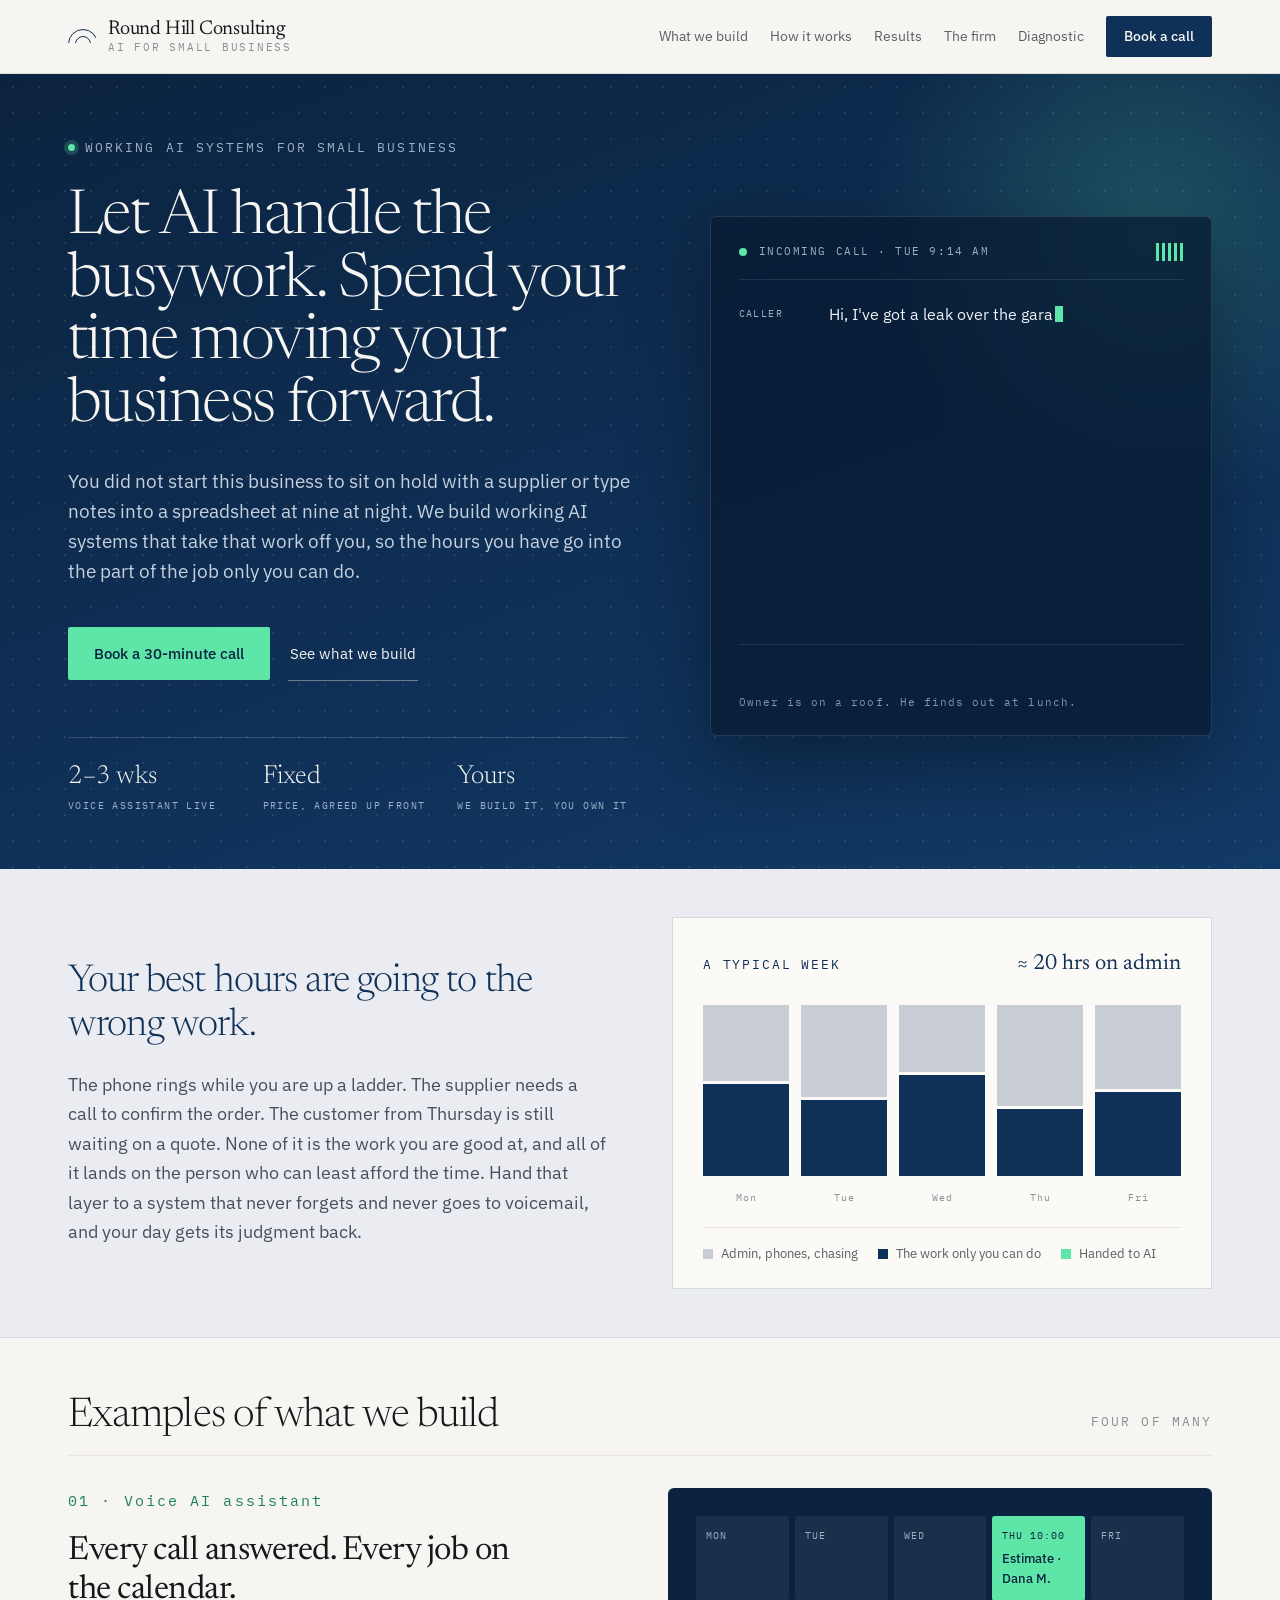
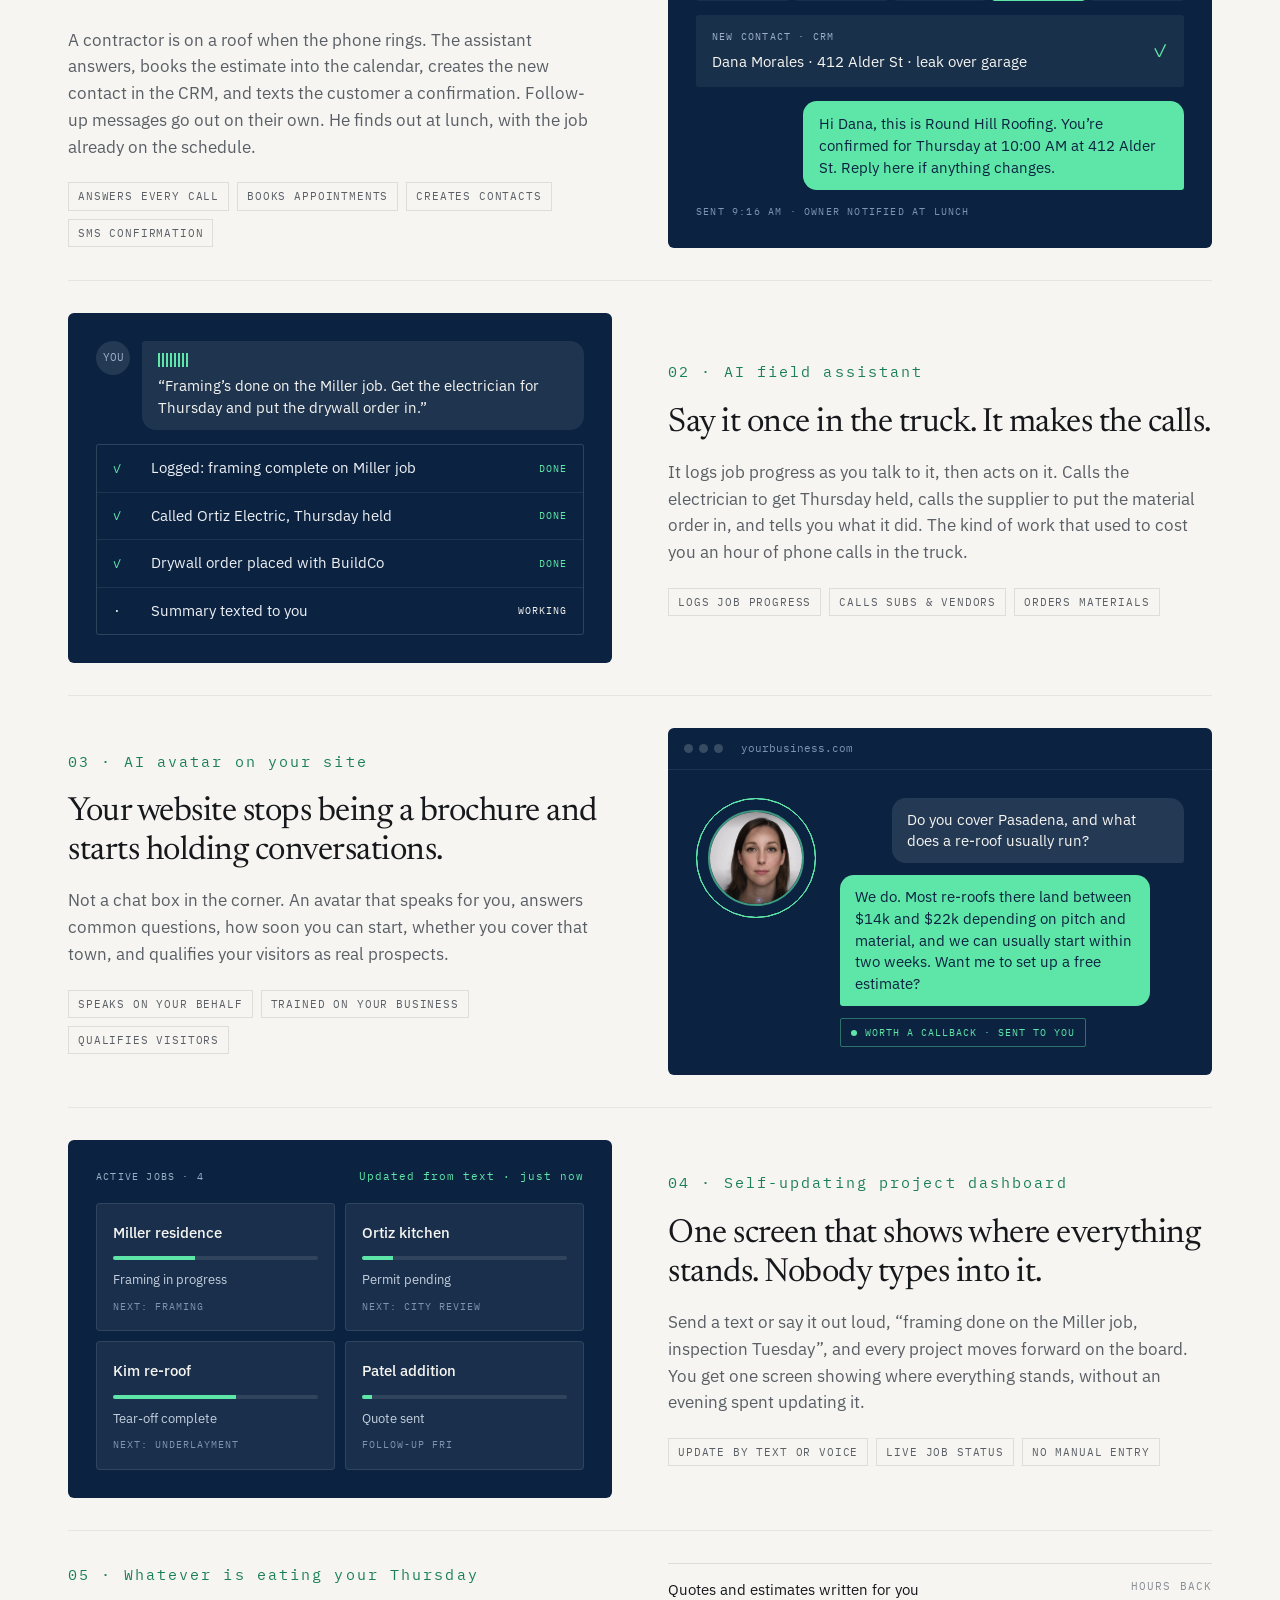
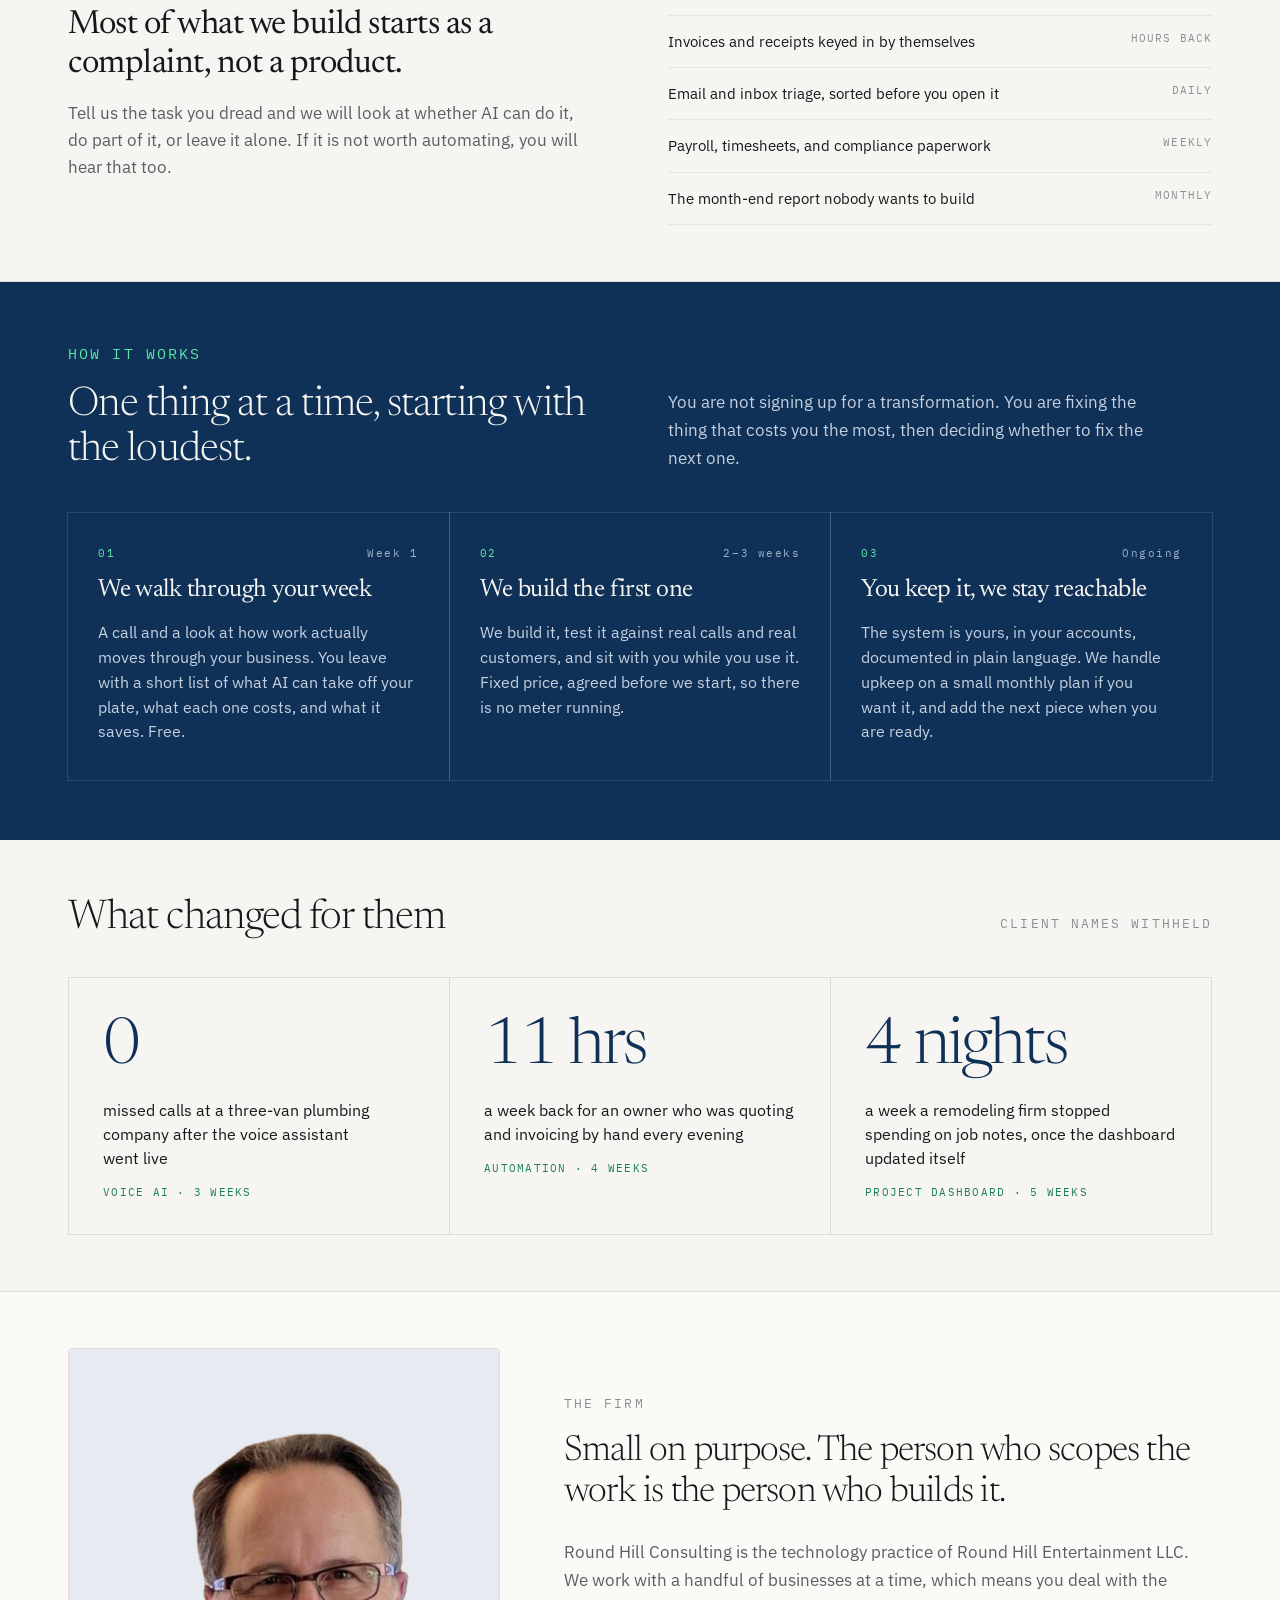
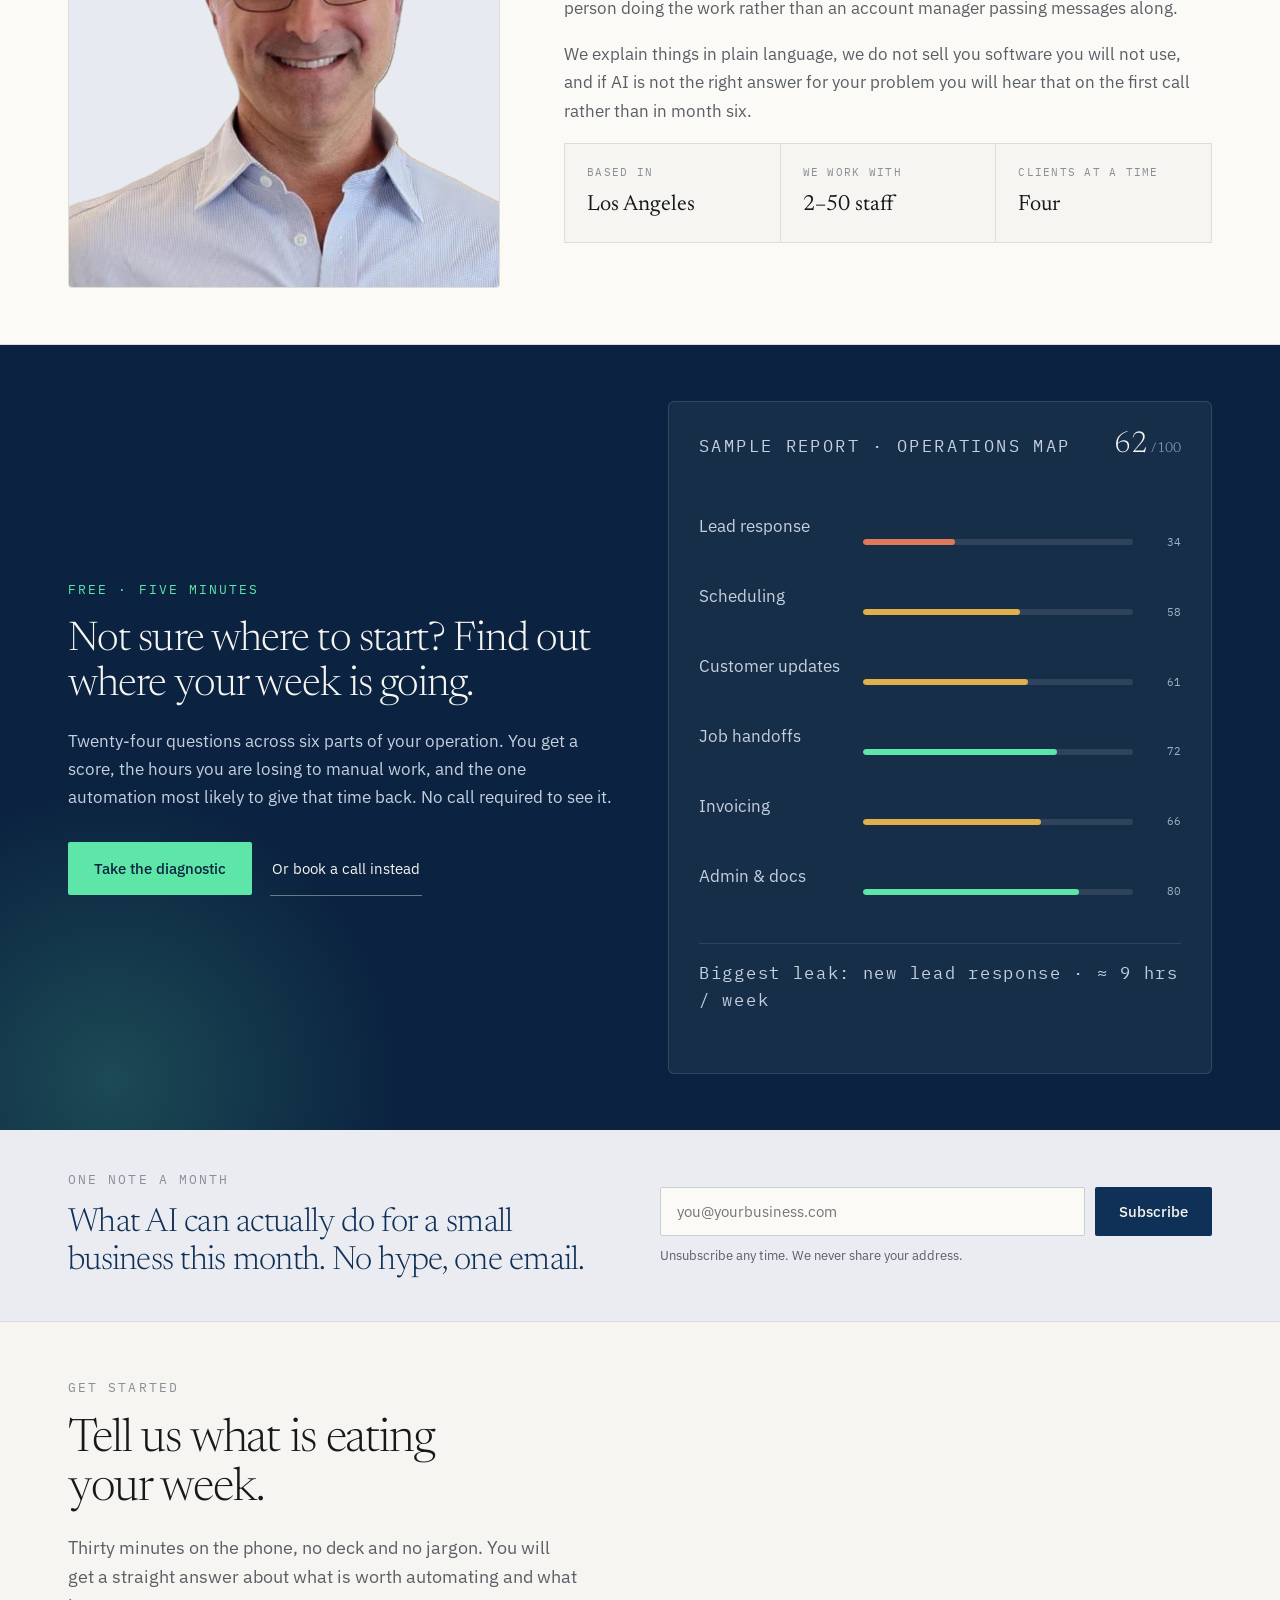
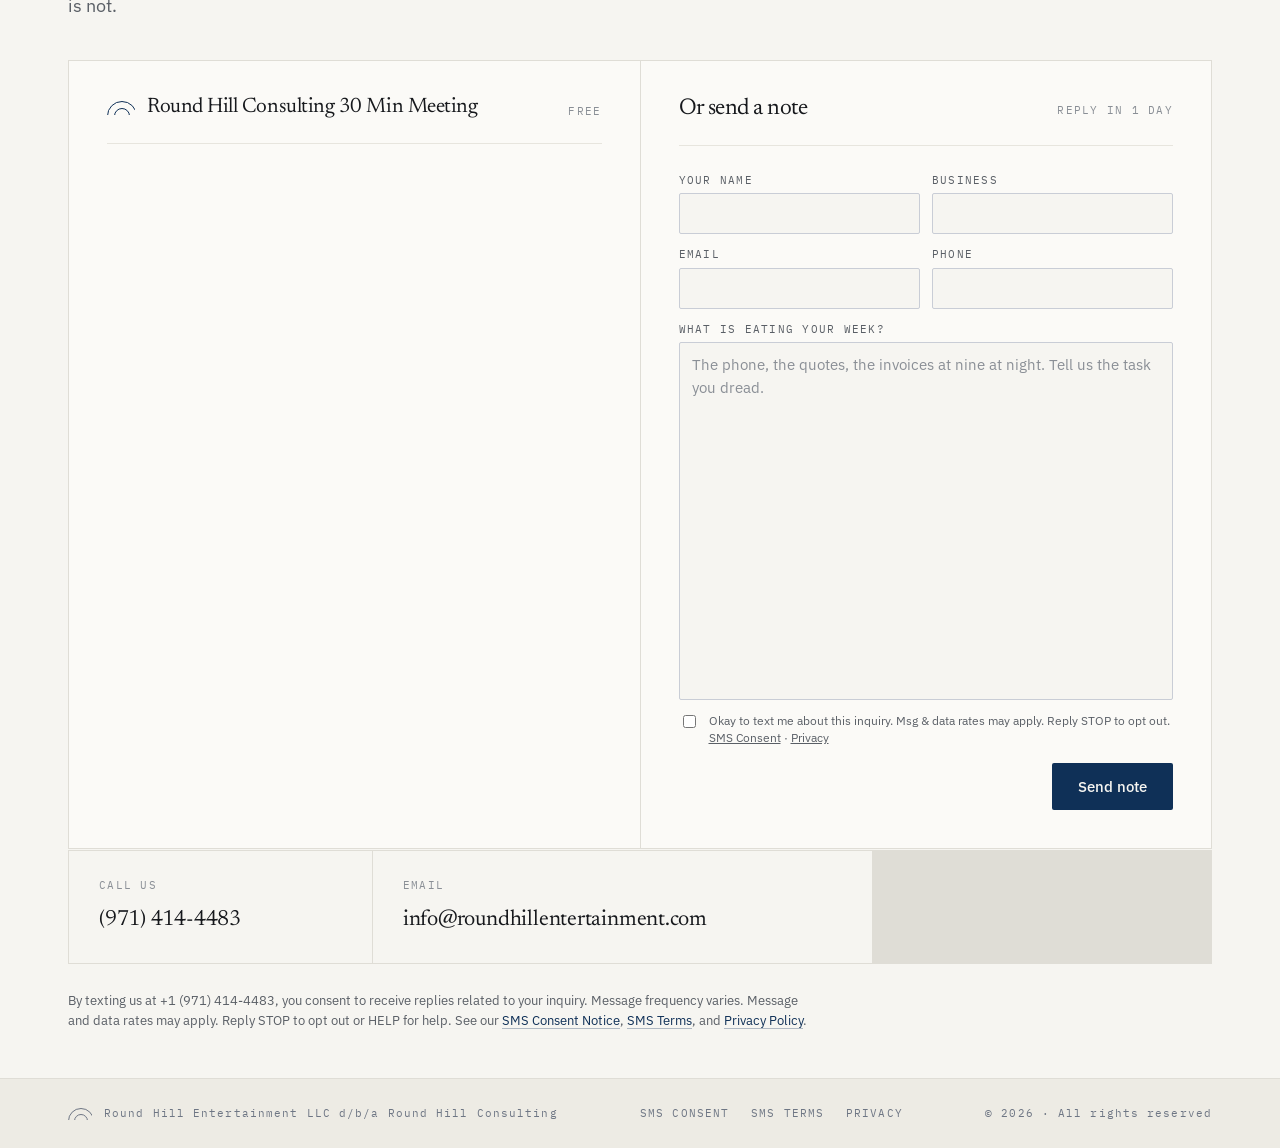
==== commit 4c35008b: "Update index.html" ====
--- a/index.html
+++ b/index.html
@@ -387,7 +387,7 @@
         </div>
       </div>
       <div class="tiles">
-        <a class="tile" href="tel:+19714144483">
+        <a class="tile" href="tel:+16467838148">
           <p class="mono">Call us</p>
           <p class="tile-val nowrap">(971) 414-4483</p>
         </a>
@@ -395,10 +395,6 @@
           <p class="mono">Email</p>
           <p class="tile-val">info@roundhillentertainment.com</p>
         </a>
-        <div class="tile">
-          <p class="mono">Availability</p>
-          <p class="tile-val">Taking work, Q4 2026</p>
-        </div>
       </div>
       <p class="sms-disclosure">By texting us at +1 (971) 414-4483, you consent to receive replies related to your inquiry. Message frequency varies. Message and data rates may apply. Reply STOP to opt out or HELP for help. See our <a href="sms-consent/index.html">SMS Consent Notice</a>, <a href="sms-terms/index.html">SMS Terms</a>, and <a href="privacy/index.html">Privacy Policy</a>.</p>
     </div>
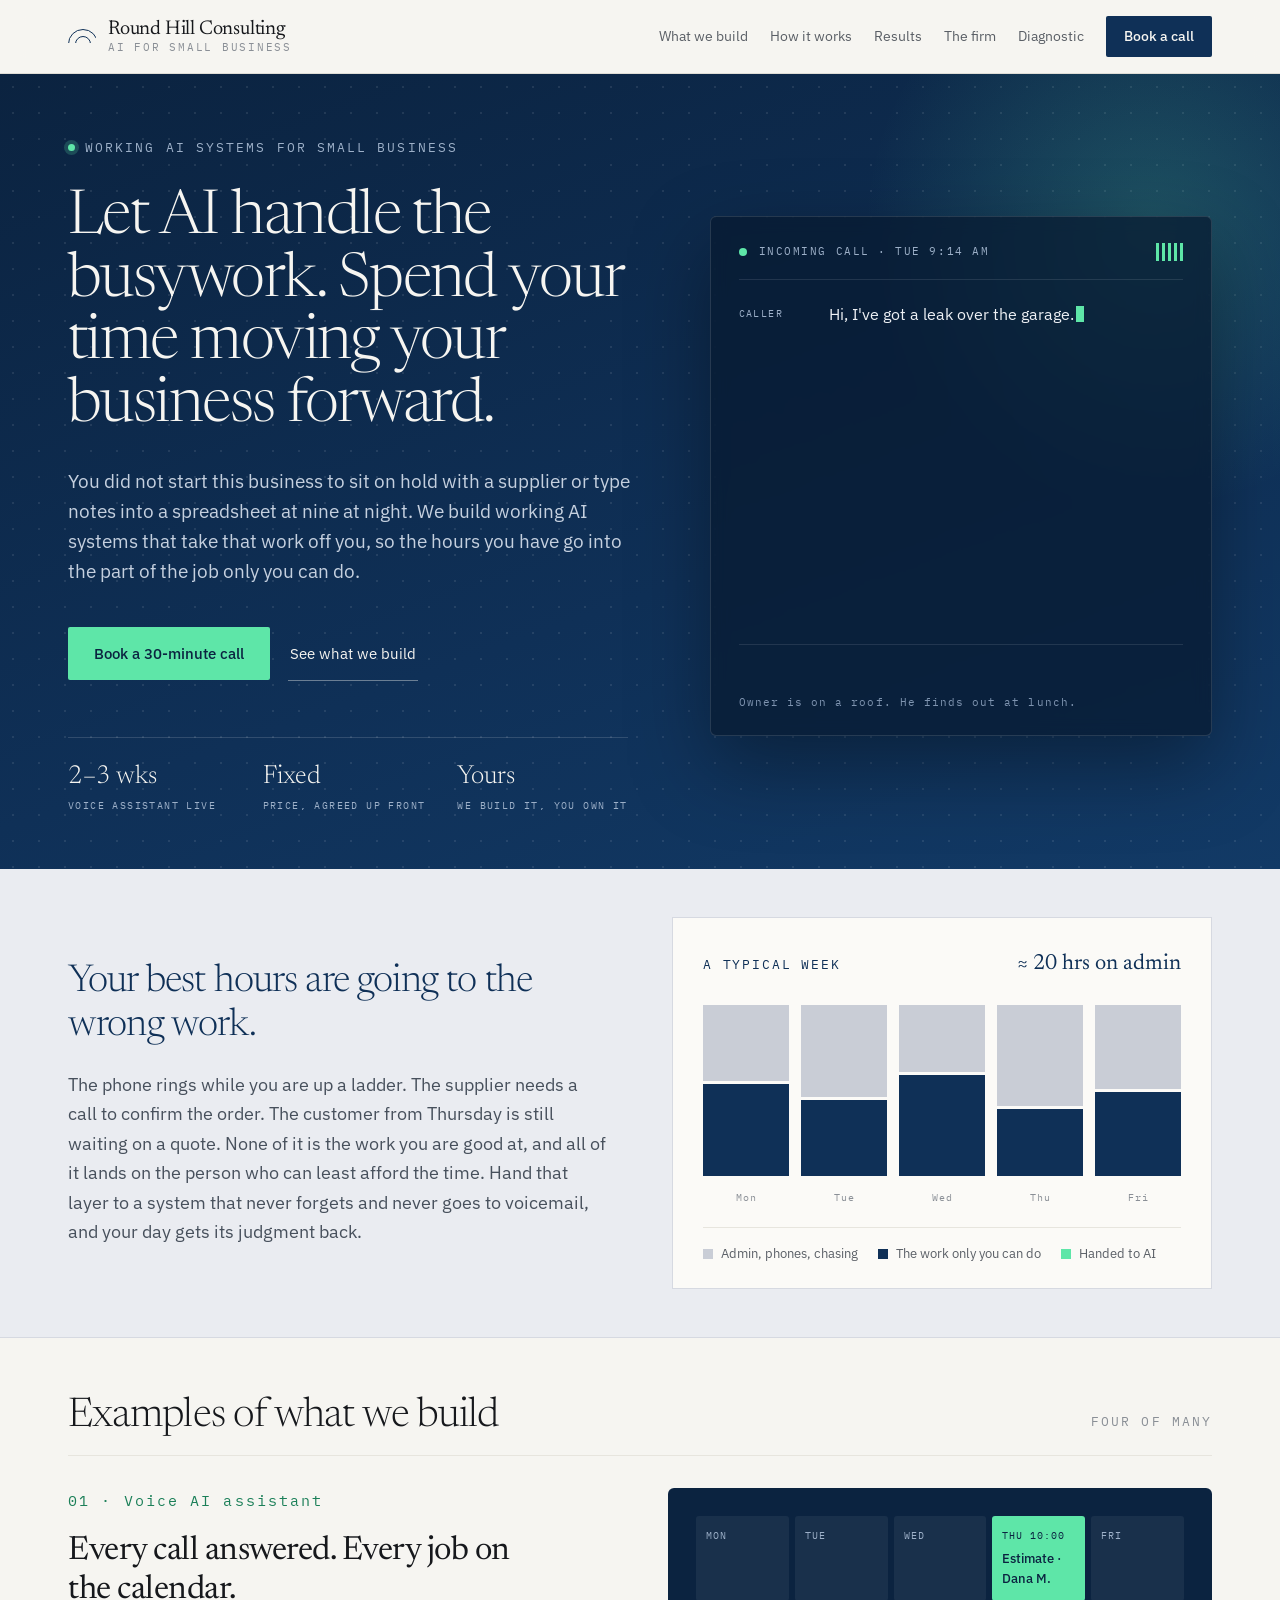
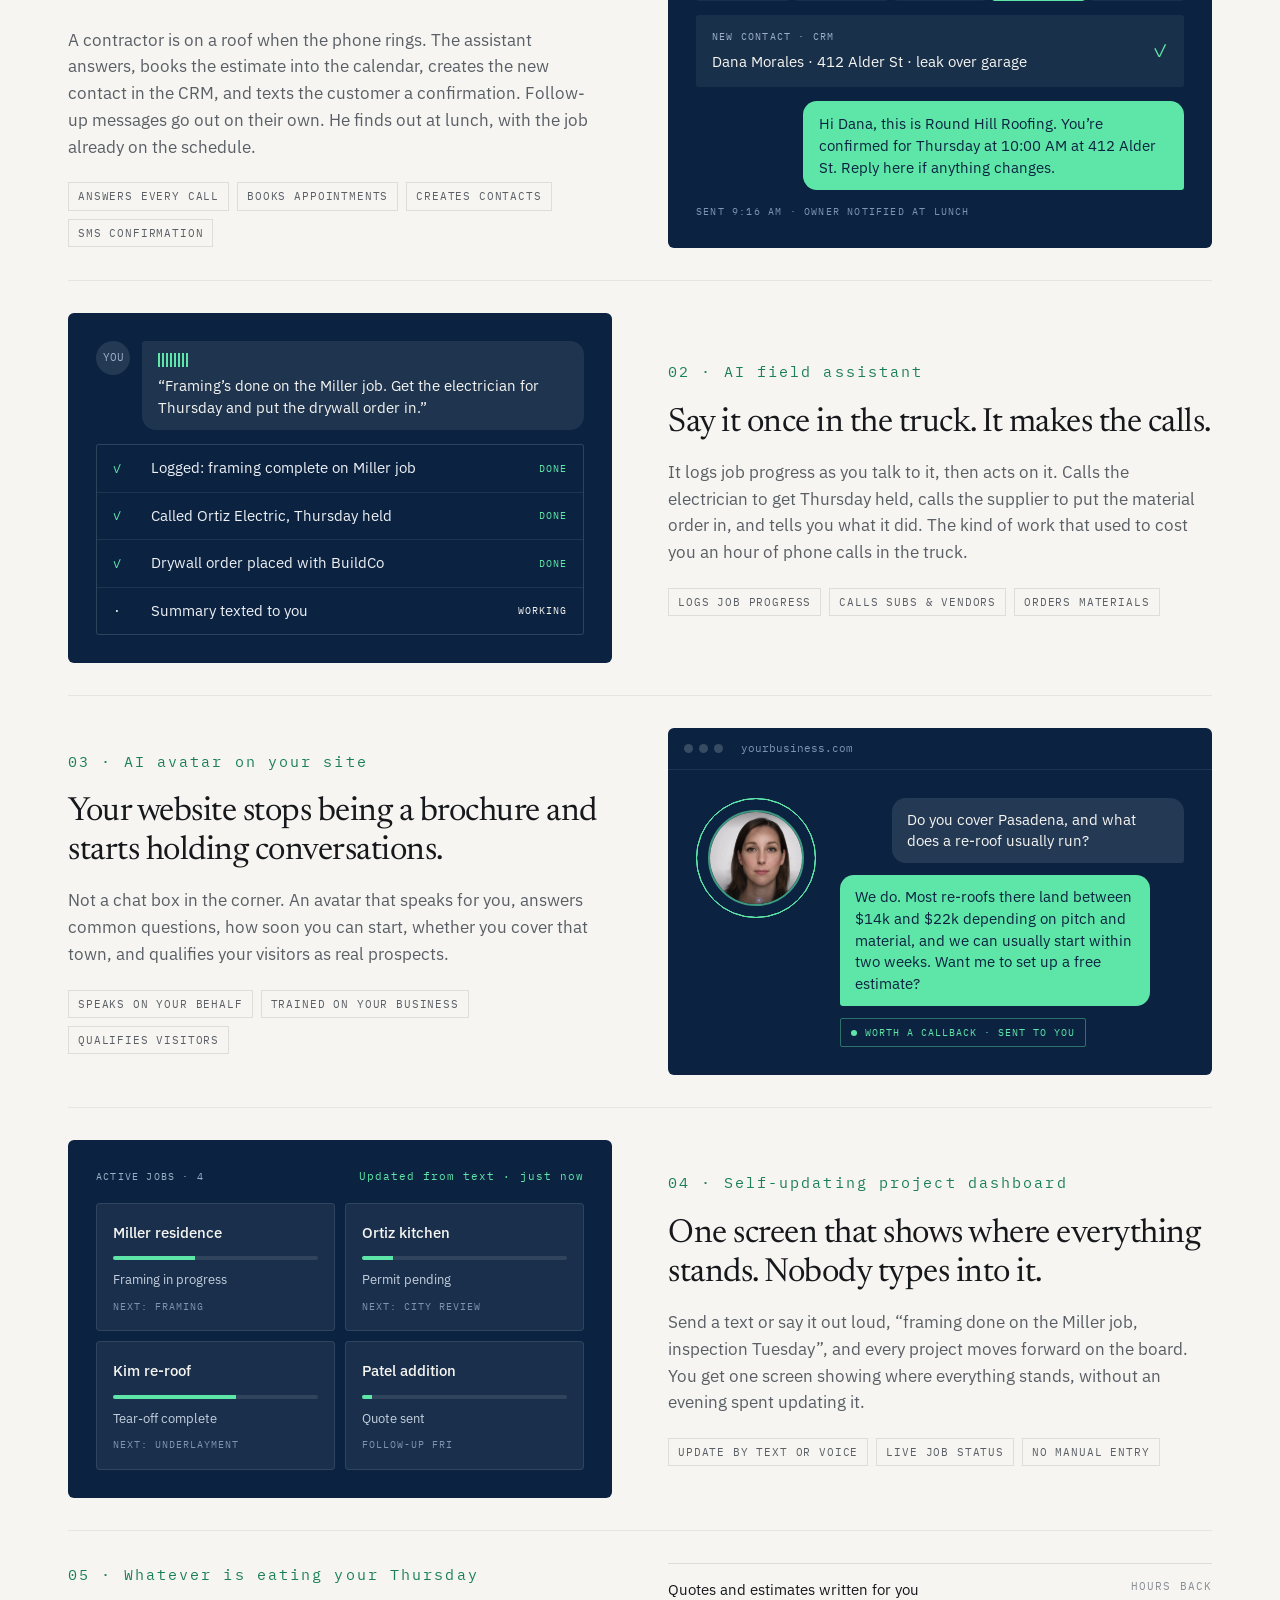
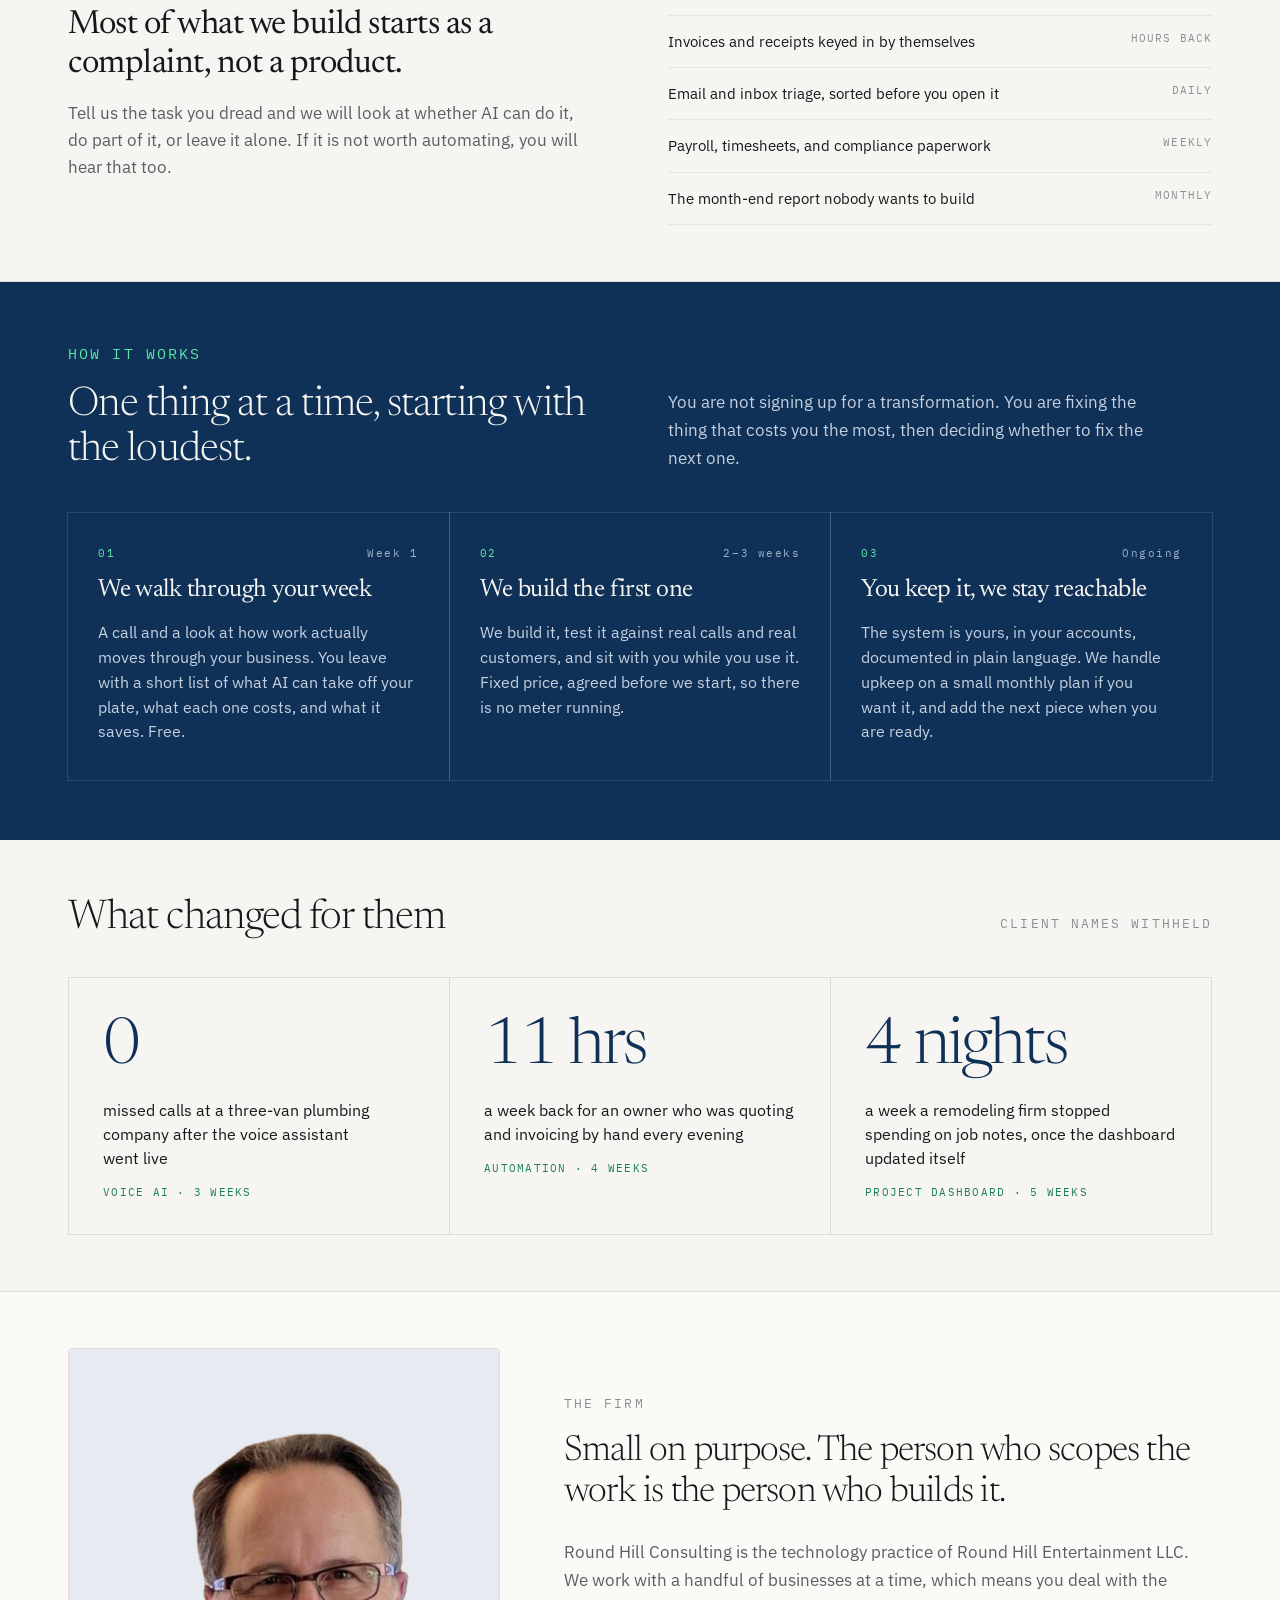
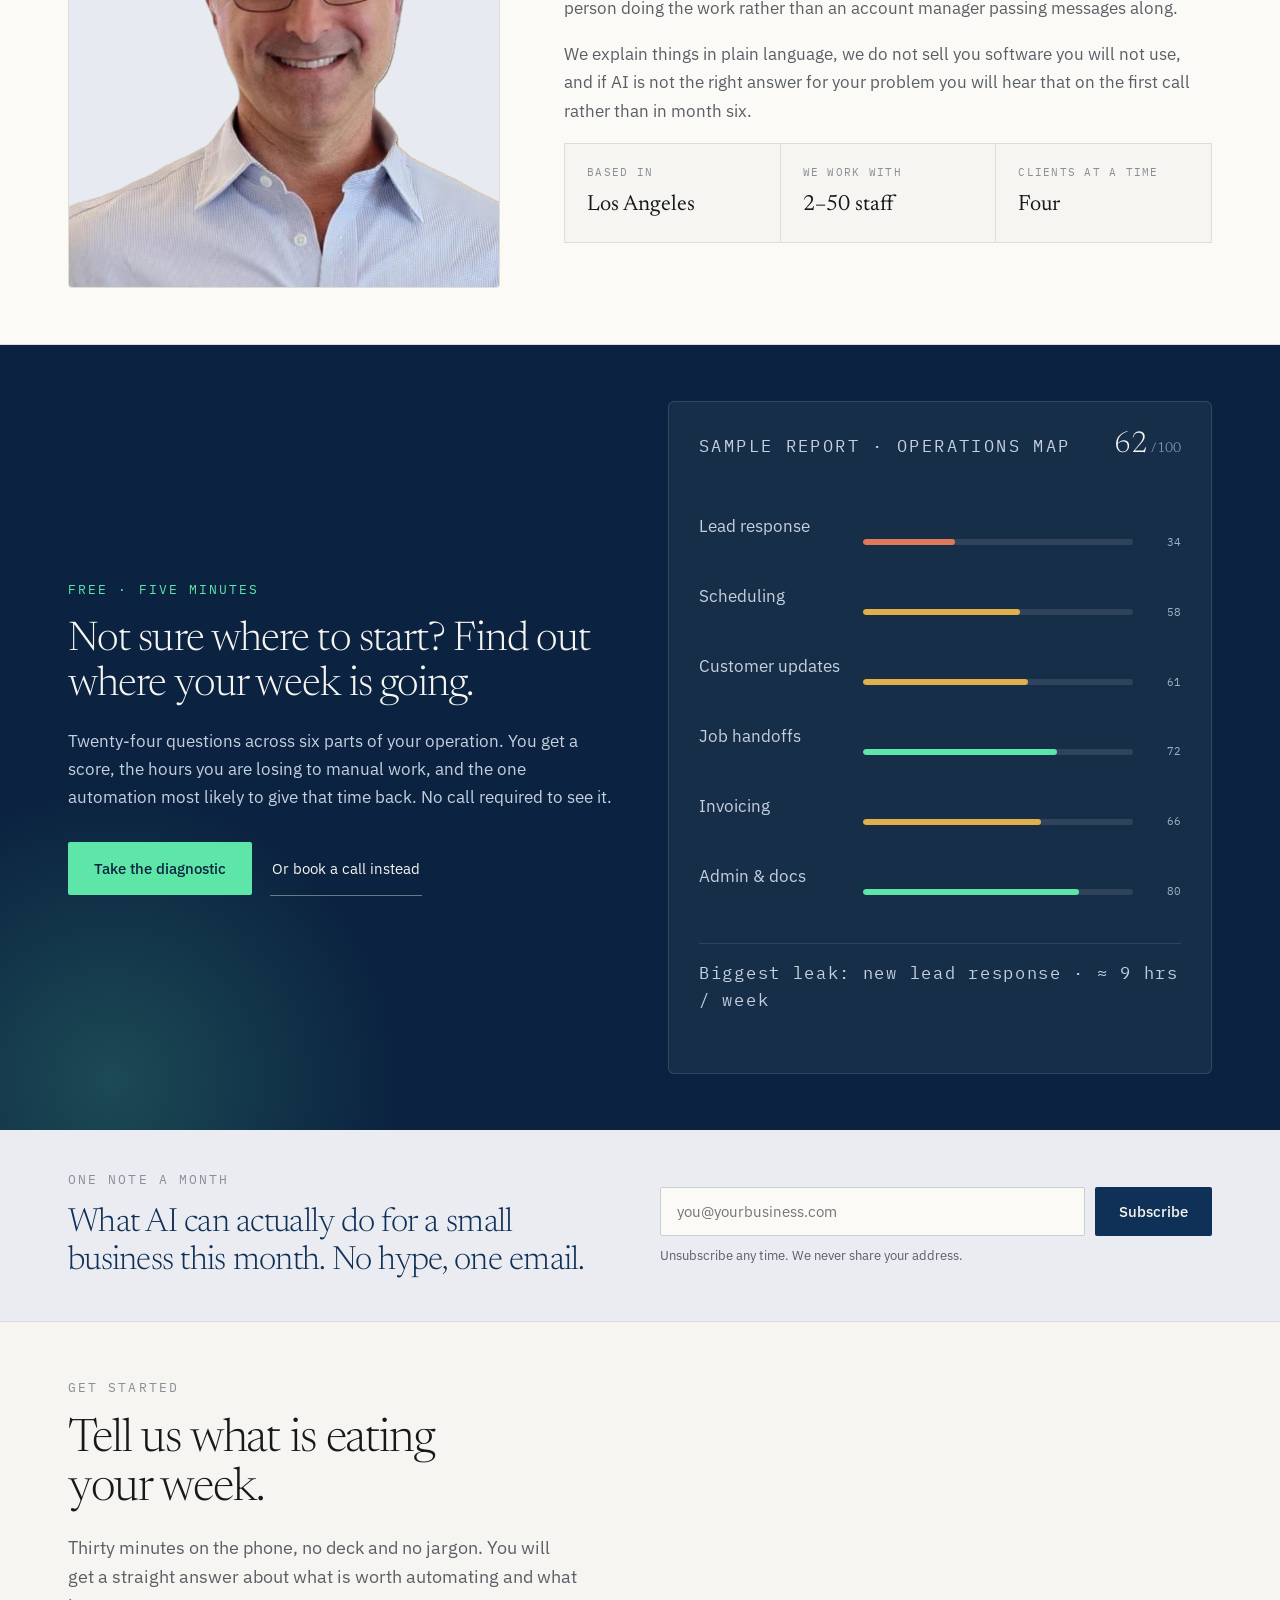
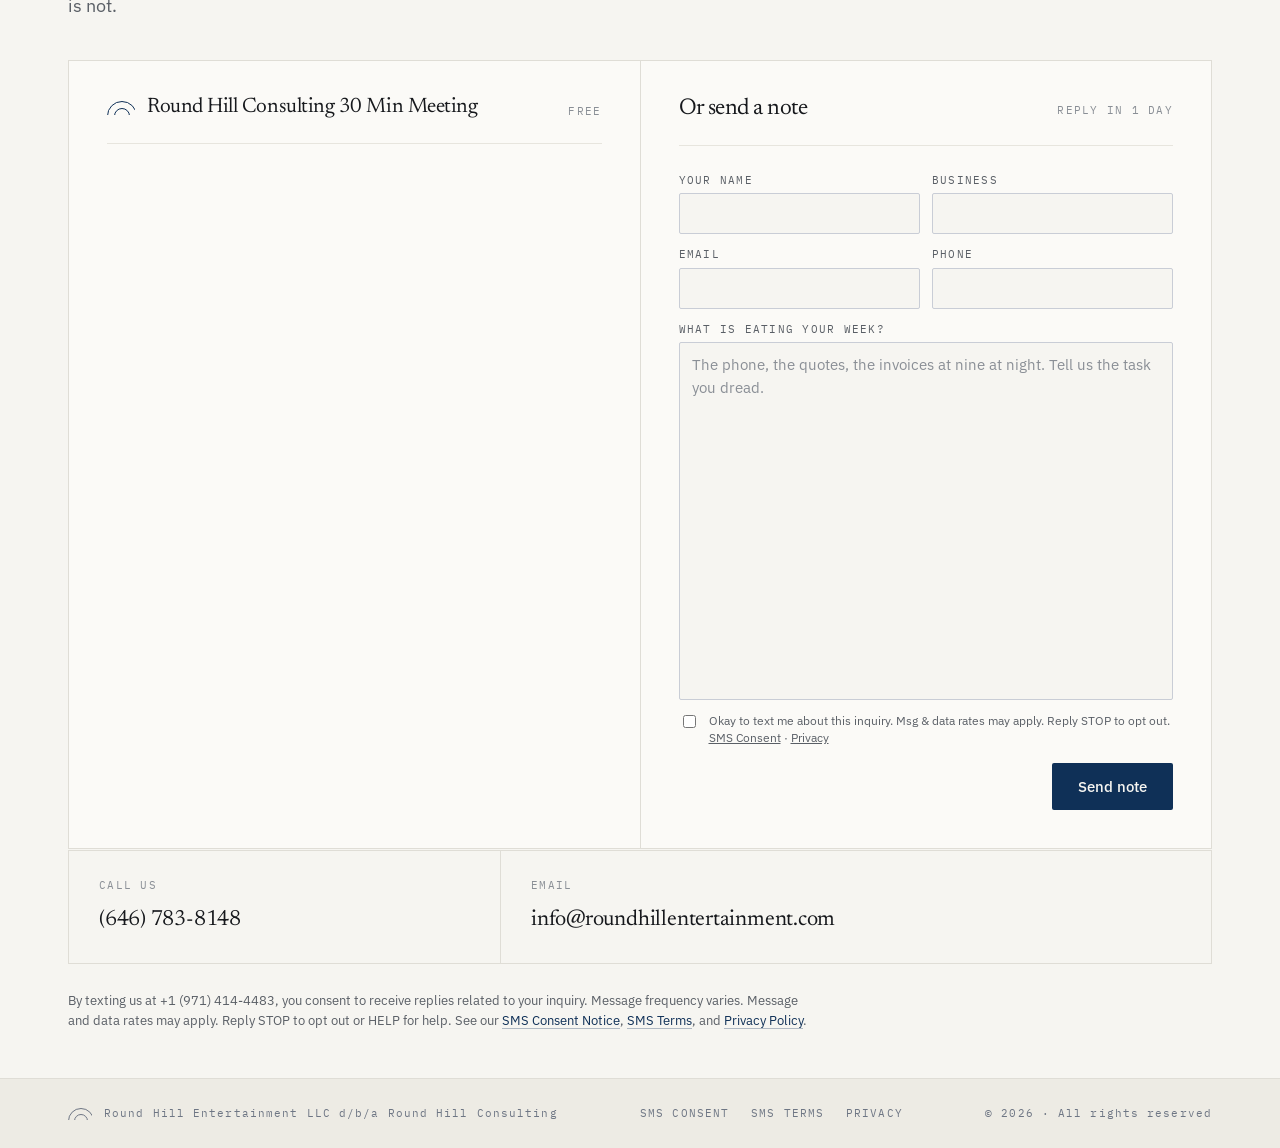
==== commit 180b8ae6: "Update index.html" ====
--- a/index.html
+++ b/index.html
@@ -389,7 +389,7 @@
       <div class="tiles">
         <a class="tile" href="tel:+16467838148">
           <p class="mono">Call us</p>
-          <p class="tile-val nowrap">(971) 414-4483</p>
+          <p class="tile-val nowrap">(646) 783-8148</p>
         </a>
         <a class="tile" href="mailto:info@roundhillentertainment.com">
           <p class="mono">Email</p>
--- a/assets/styles.css
+++ b/assets/styles.css
@@ -358,4 +358,4 @@
 .rh-done .tick{width:40px;height:40px;border-radius:50%;background:var(--mint);color:var(--navy-deep);display:grid;place-items:center;font-size:20px}
 .rh-done h4{font-family:var(--serif);font-weight:400;font-size:26px;line-height:1.2;color:var(--ink);margin:0}
 .rh-done p{color:var(--dim);line-height:1.6;max-width:30em}
-@media (max-width:640px){.rh-note .row{grid-template-columns:1fr}.rh-note button{width:100%}}
+@media (min-width:1001px){.tiles{grid-template-columns:minmax(0,0.85fr) minmax(0,1.4fr)}}
